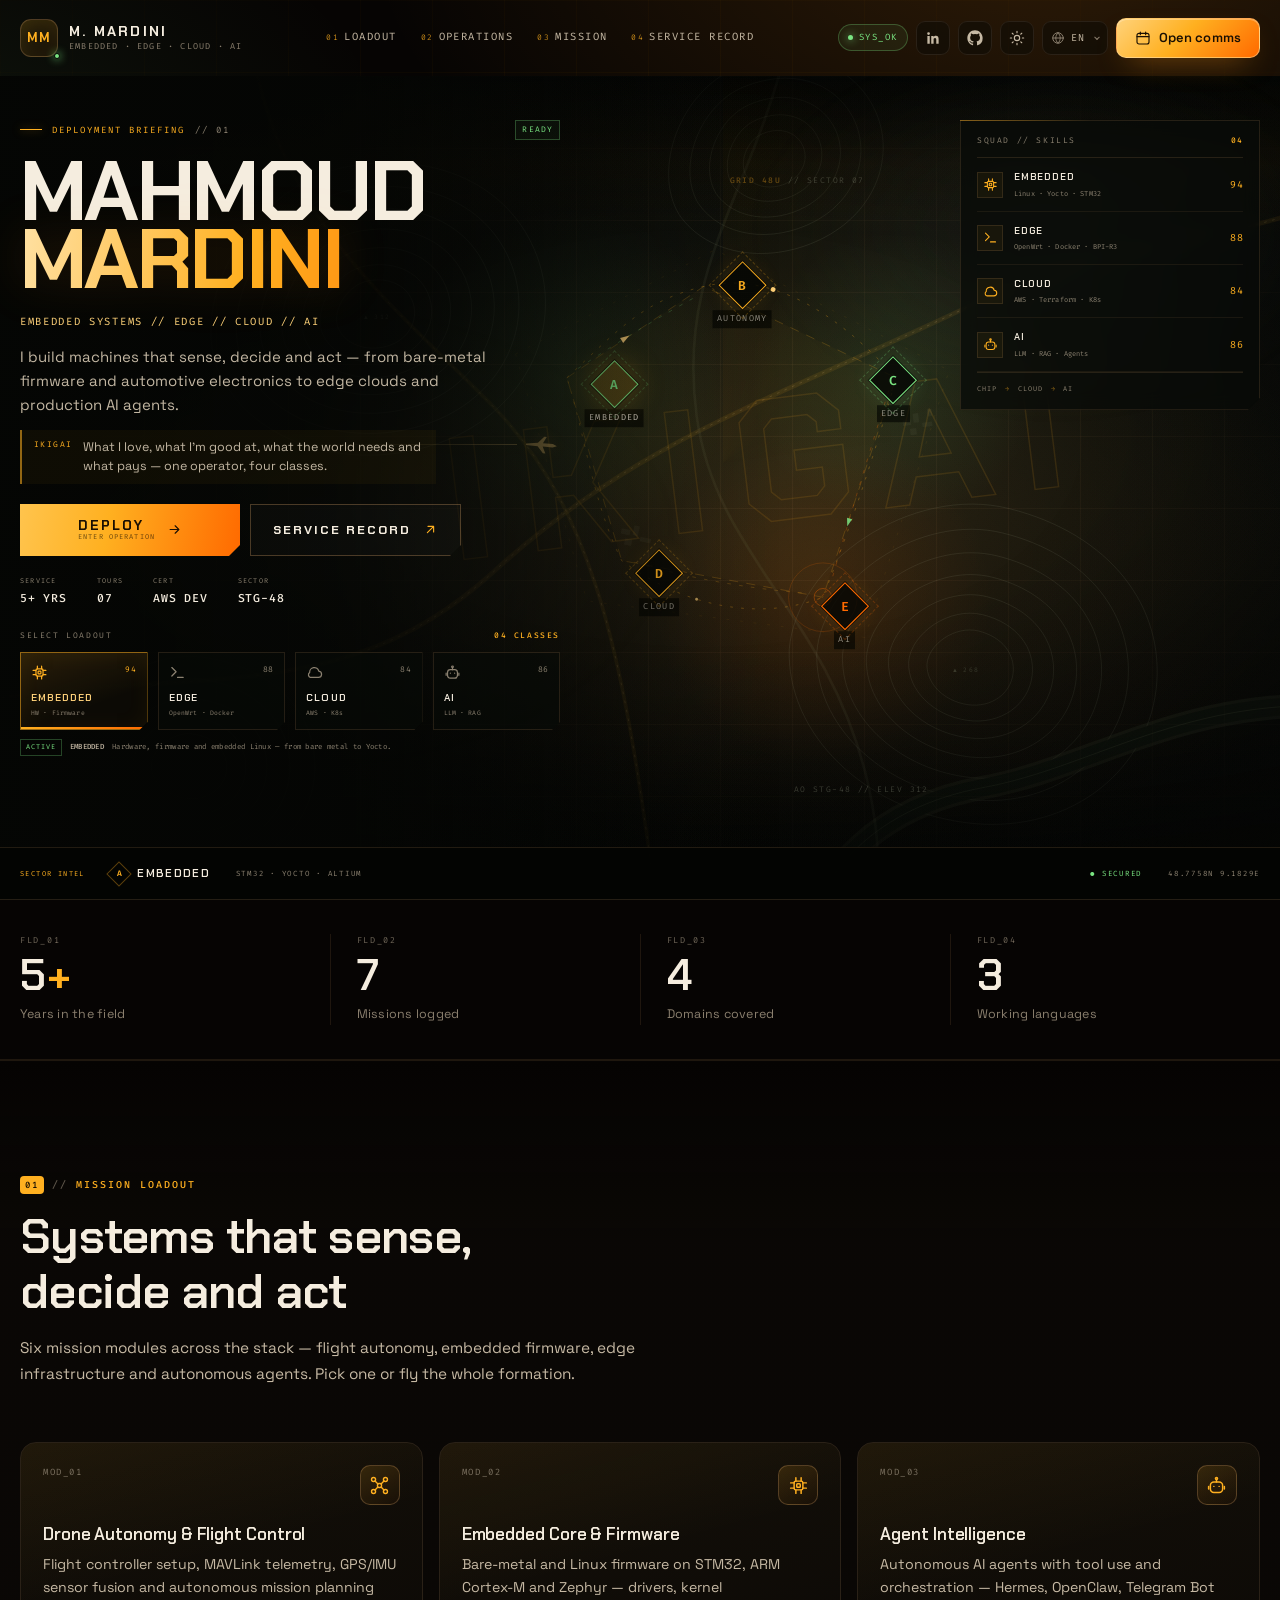
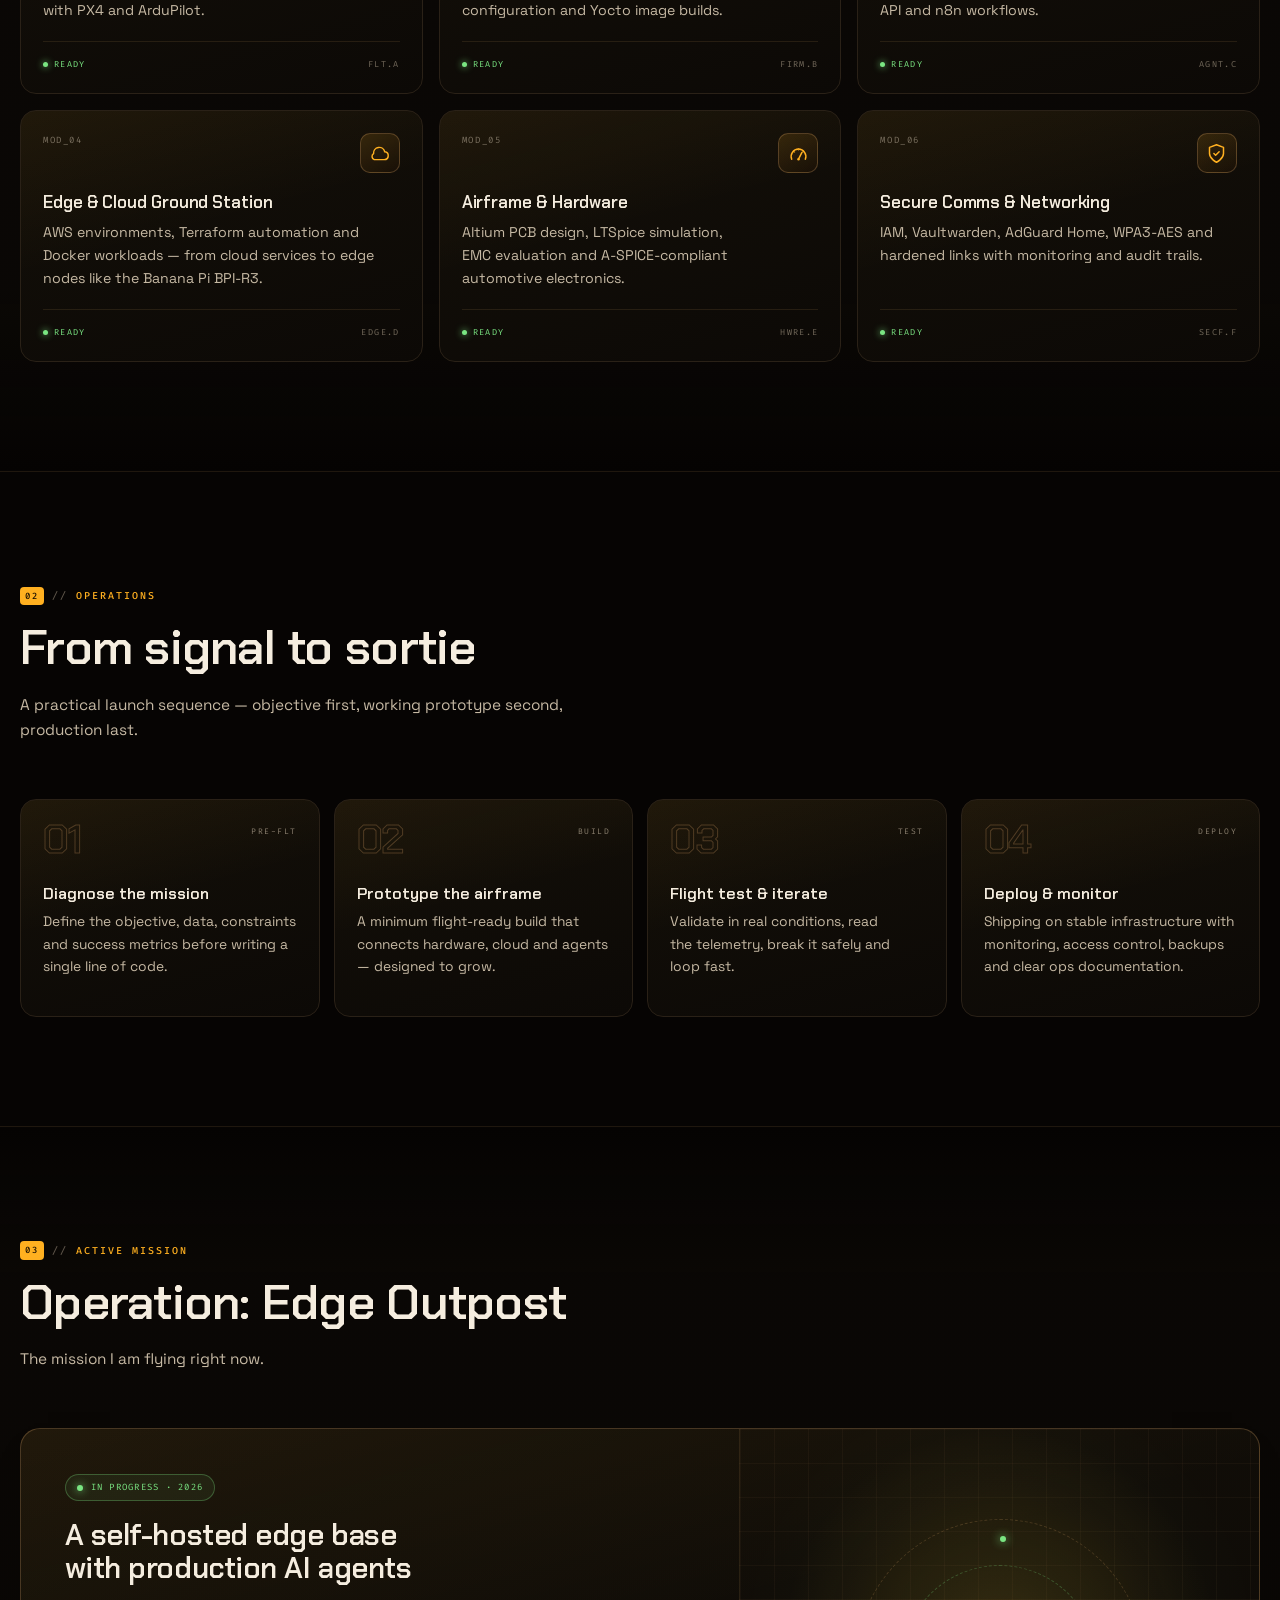
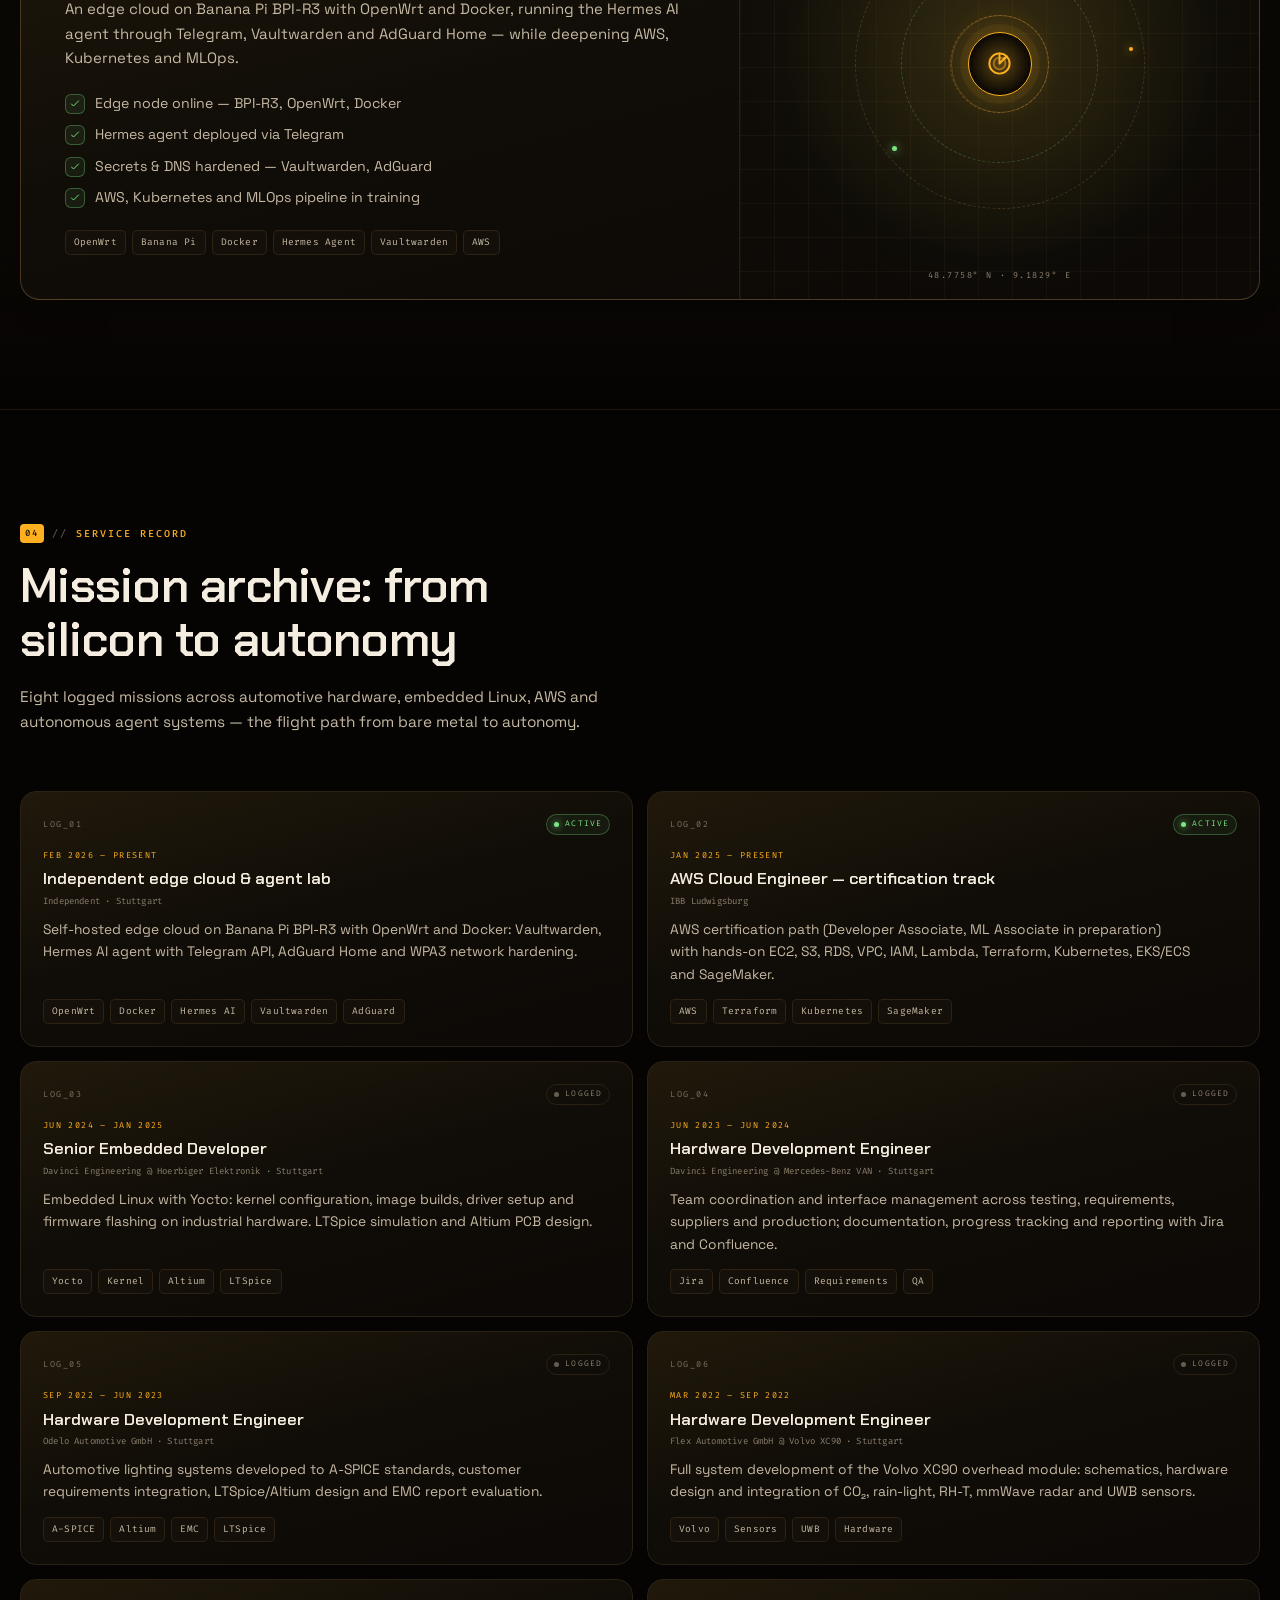
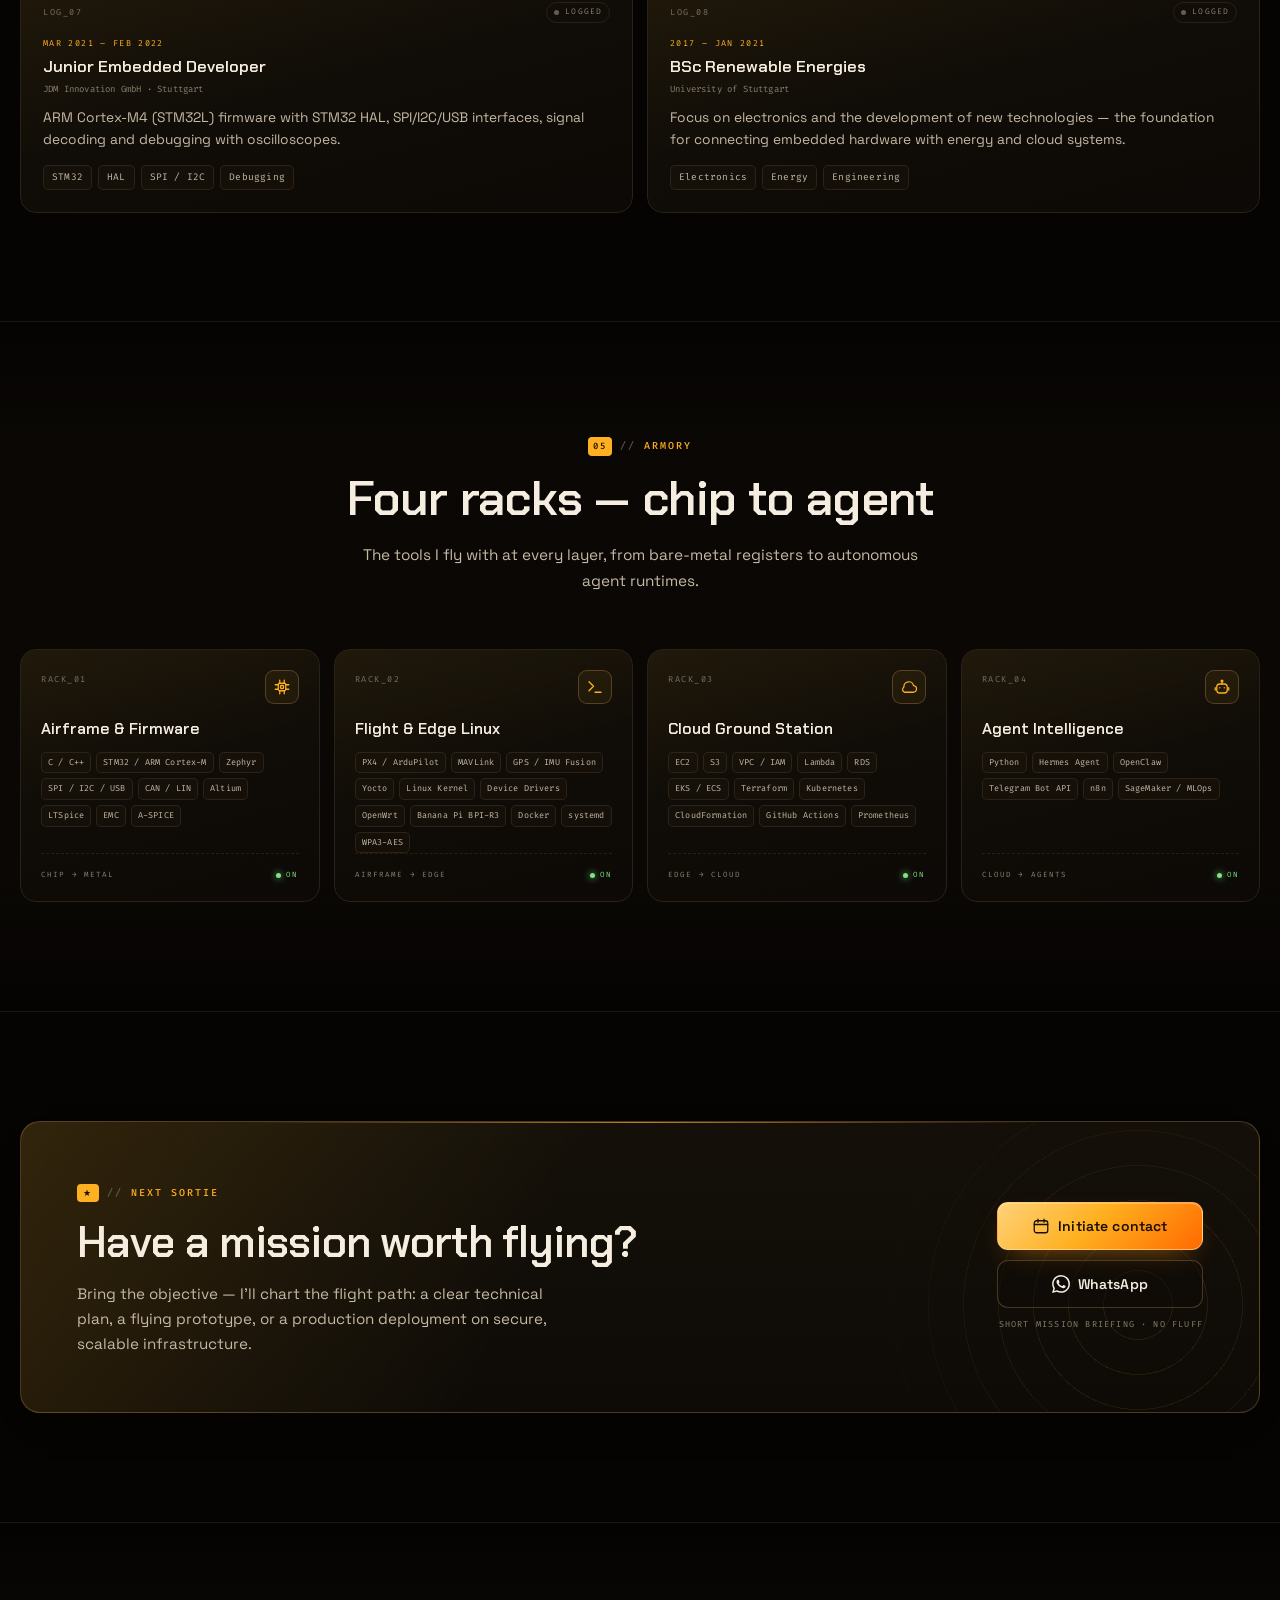
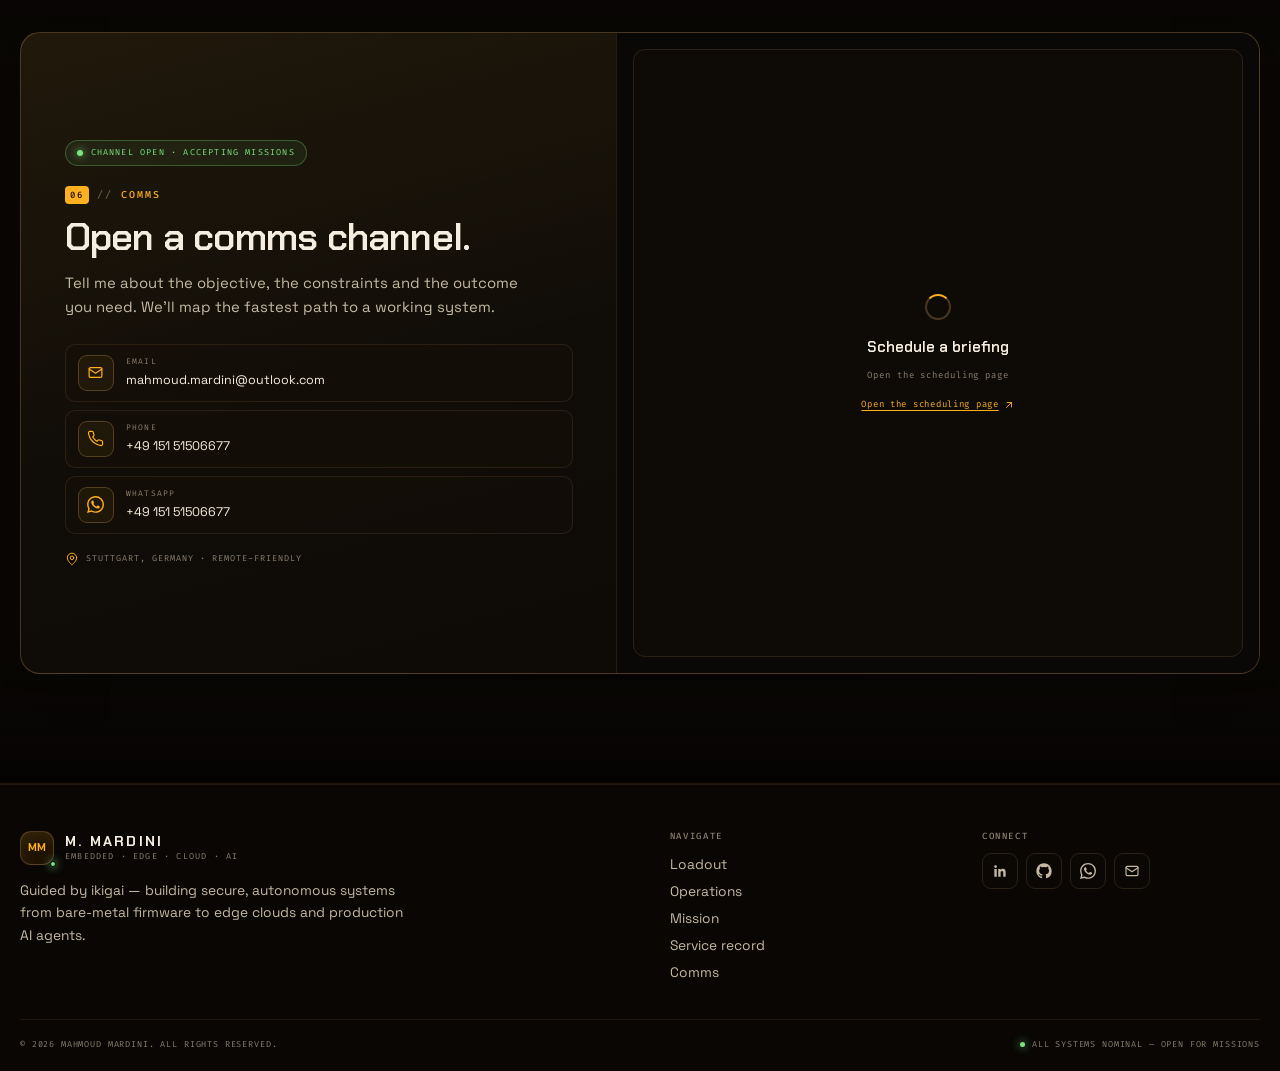
==== index.html @ 7967def7 "Finalize deploy-screen hero, ikigai briefing and site polish" ====
<!DOCTYPE html>
<html lang="en" dir="ltr">
<head>
  <meta charset="UTF-8">
  <meta name="viewport" content="width=device-width, initial-scale=1.0">
  <title data-i18n="page_title">Mahmoud Mardini — Embedded, Edge, Cloud &amp; AI Systems</title>
  <meta name="description" data-i18n-content="page_desc" content="Mahmoud Mardini — flight systems engineer in Stuttgart. 5+ years from bare-metal firmware and automotive electronics to edge clouds and production AI agents.">
  <meta name="theme-color" content="#060403">
  <meta name="color-scheme" content="dark light">
  <link rel="canonical" href="https://cv.mardini-ing.workers.dev/">

  <!-- Open Graph / social -->
  <meta property="og:type" content="website">
  <meta property="og:url" content="https://cv.mardini-ing.workers.dev/">
  <meta property="og:title" content="Mahmoud Mardini — Embedded, Edge, Cloud &amp; AI Systems">
  <meta property="og:description" content="Flight systems engineer in Stuttgart. Bare-metal firmware, edge clouds and production AI agents.">
  <meta property="og:image" content="https://cv.mardini-ing.workers.dev/assets/og-image.png">
  <meta property="og:image:width" content="1200">
  <meta property="og:image:height" content="630">
  <meta property="og:image:alt" content="Mahmoud Mardini — deployment briefing over a tactical sector map with four classes: Embedded, Edge, Cloud and AI.">
  <meta name="twitter:card" content="summary_large_image">
  <meta name="twitter:title" content="Mahmoud Mardini — Embedded, Edge, Cloud &amp; AI Systems">
  <meta name="twitter:description" content="Flight systems engineer in Stuttgart. Bare-metal firmware, edge clouds and production AI agents.">
  <meta name="twitter:image" content="https://cv.mardini-ing.workers.dev/assets/og-image.png">
  <meta name="twitter:image:alt" content="Mahmoud Mardini — deployment briefing over a tactical sector map with four classes: Embedded, Edge, Cloud and AI.">

  <link rel="icon" type="image/svg+xml" href="assets/favicon.svg">

  <link rel="preconnect" href="https://fonts.googleapis.com">
  <link rel="preconnect" href="https://fonts.gstatic.com" crossorigin>
  <link href="https://fonts.googleapis.com/css2?family=Cairo:wght@400;500;600;700;800&family=Chakra+Petch:wght@500;600;700&family=Fira+Code:wght@400;500;600&family=Space+Grotesk:wght@400;500;600;700&display=swap" rel="stylesheet">

  <script>
    (function () {
      var root = document.documentElement;
      root.classList.add("js");

      var theme = "dark";
      try {
        var queryTheme = new URLSearchParams(window.location.search).get("theme");
        var savedTheme = localStorage.getItem("mm-theme");
        if (queryTheme === "light" || queryTheme === "dark") {
          theme = queryTheme;
        } else if (savedTheme === "light" || savedTheme === "dark") {
          theme = savedTheme;
        }
      } catch (error) { /* ignore */ }
      root.dataset.theme = theme;
      root.style.colorScheme = theme;

      var lang = "en";
      try {
        var queryLang = new URLSearchParams(window.location.search).get("lang");
        var saved = localStorage.getItem("mm-lang");
        if (queryLang && /^(ar|en|de)$/.test(queryLang)) {
          lang = queryLang;
        } else if (saved && /^(ar|en|de)$/.test(saved)) {
          lang = saved;
        } else {
          var browser = (navigator.language || "en").slice(0, 2).toLowerCase();
          if (browser === "ar" || browser === "de") lang = browser;
        }
      } catch (error) { /* ignore */ }
      root.lang = lang;
      root.dir = lang === "ar" ? "rtl" : "ltr";
    })();
  </script>

  <link rel="stylesheet" href="assets/css/styles.css">

  <script type="application/ld+json">
  {
    "@context": "https://schema.org",
    "@type": "Person",
    "name": "Mahmoud Mardini",
    "jobTitle": "Embedded Systems, Drone Autonomy & AI Agents Engineer",
    "url": "https://cv.mardini-ing.workers.dev/",
    "email": "mailto:mahmoud.mardini@outlook.com",
    "telephone": "+4915151506677",
    "address": {
      "@type": "PostalAddress",
      "addressLocality": "Stuttgart",
      "addressRegion": "Baden-Württemberg",
      "addressCountry": "DE"
    },
    "sameAs": [
      "https://www.linkedin.com/in/mahmoud-mardini-de/",
      "https://github.com/mahmoudmardini-sw"
    ],
    "knowsAbout": [
      "Embedded Systems",
      "Embedded Linux",
      "Yocto",
      "STM32",
      "Drone Autonomy",
      "UAV",
      "PX4",
      "MAVLink",
      "Sensor Fusion",
      "Automotive Electronics",
      "AWS",
      "Terraform",
      "Kubernetes",
      "AI Agents",
      "Edge Computing"
    ]
  }
  </script>
</head>
<body>
  <a class="skip-link" href="#main" data-i18n="skip_link">Skip to content</a>
  <div id="scroll-progress" aria-hidden="true"></div>

  <header class="site-header" id="top">
    <div class="container nav-shell">
      <a class="brand" href="#top" aria-label="Mahmoud Mardini — home">
        <span class="brand-mark" aria-hidden="true">
          <span class="brand-mono">MM</span>
        </span>
        <span class="brand-copy">
          <span class="brand-name">M. MARDINI</span>
          <span class="brand-role" data-i18n="brand_role">Flight systems &amp; AI agents</span>
        </span>
      </a>

      <nav class="nav-links" id="navLinks" aria-label="Primary">
        <a class="nav-link" href="#modules"><span class="nav-idx">01</span><span data-i18n="nav_modules">Loadout</span></a>
        <a class="nav-link" href="#sequence"><span class="nav-idx">02</span><span data-i18n="nav_sequence">Operations</span></a>
        <a class="nav-link" href="#mission"><span class="nav-idx">03</span><span data-i18n="nav_mission">Mission</span></a>
        <a class="nav-link" href="#log"><span class="nav-idx">04</span><span data-i18n="nav_log">Service record</span></a>
        <a class="btn btn--primary nav-mobile-cta" href="#contact">
          <svg class="icon" aria-hidden="true"><use href="assets/icons.svg#i-calendar"></use></svg>
          <span data-i18n="nav_contact">Open comms</span>
        </a>
      </nav>

      <div class="nav-actions">
        <span class="sys-chip" aria-hidden="true"><i></i>SYS_OK</span>

        <a class="nav-social" href="https://www.linkedin.com/in/mahmoud-mardini-de/" target="_blank" rel="noopener" aria-label="LinkedIn">
          <svg class="icon" aria-hidden="true"><use href="assets/icons.svg#i-linkedin"></use></svg>
        </a>
        <a class="nav-social" href="https://github.com/mahmoudmardini-sw" target="_blank" rel="noopener" aria-label="GitHub">
          <svg class="icon" aria-hidden="true"><use href="assets/icons.svg#i-github"></use></svg>
        </a>

        <button class="theme-toggle" id="themeToggle" type="button" aria-label="Switch to daylight mode">
          <svg class="icon icon-sun" aria-hidden="true"><use href="assets/icons.svg#i-sun"></use></svg>
          <svg class="icon icon-moon" aria-hidden="true"><use href="assets/icons.svg#i-moon"></use></svg>
        </button>

        <span class="lang-wrap">
          <svg class="icon" aria-hidden="true"><use href="assets/icons.svg#i-globe"></use></svg>
          <select class="lang-select" id="langSelect" aria-label="Language" data-i18n-aria="lang_label">
            <option value="en">EN</option>
            <option value="de">DE</option>
            <option value="ar">AR</option>
          </select>
        </span>

        <a class="btn btn--primary nav-cta" href="#contact">
          <svg class="icon" aria-hidden="true"><use href="assets/icons.svg#i-calendar"></use></svg>
          <span data-i18n="nav_contact">Open comms</span>
        </a>

        <button class="nav-toggle" id="navToggle" type="button" aria-expanded="false" aria-controls="navLinks" aria-label="Open menu" data-i18n-aria="menu_open">
          <svg class="icon icon-menu" aria-hidden="true"><use href="assets/icons.svg#i-menu"></use></svg>
          <svg class="icon icon-close" aria-hidden="true"><use href="assets/icons.svg#i-close"></use></svg>
        </button>
      </div>
    </div>
  </header>

  <main id="main">
    <!-- ============================ HERO / DEPLOY ============================ -->
    <section class="hero hero--deploy" id="about" aria-labelledby="hero-title">
      <div class="deploy-map" id="deployMap">
        <svg class="deploy-art" viewBox="0 0 1440 900" preserveAspectRatio="xMidYMid slice" aria-hidden="true">
      <defs>
        <path id="contour" d="M0 -92 C 58 -92 98 -60 104 -14 C 110 34 74 78 18 84 C -38 90 -90 60 -100 14 C -108 -34 -56 -92 0 -92Z" vector-effect="non-scaling-stroke"/>

        <radialGradient id="landGlow" cx="62%" cy="46%" r="55%">
          <stop offset="0" stop-color="#4c5232" stop-opacity="0.3"/>
          <stop offset="0.55" stop-color="#2b2f1e" stop-opacity="0.17"/>
          <stop offset="1" stop-color="#070806" stop-opacity="0"/>
        </radialGradient>

        <radialGradient id="amberGlow" cx="64%" cy="58%" r="40%">
          <stop offset="0" stop-color="#ff8a1e" stop-opacity="0.08"/>
          <stop offset="1" stop-color="#ff8a1e" stop-opacity="0"/>
        </radialGradient>

        <radialGradient id="zoneGreen" cx="50%" cy="50%" r="50%">
          <stop offset="0" stop-color="#7ae582" stop-opacity="0.1"/>
          <stop offset="1" stop-color="#7ae582" stop-opacity="0"/>
        </radialGradient>

        <radialGradient id="zoneOrange" cx="50%" cy="50%" r="50%">
          <stop offset="0" stop-color="#ff6a00" stop-opacity="0.11"/>
          <stop offset="1" stop-color="#ff6a00" stop-opacity="0"/>
        </radialGradient>
      </defs>

      <rect width="1440" height="900" fill="#070806"/>
      <rect width="1440" height="900" fill="url(#landGlow)"/>
      <rect width="1440" height="900" fill="url(#amberGlow)"/>

      <circle cx="640" cy="330" r="185" fill="url(#zoneGreen)"/>
      <circle cx="1000" cy="330" r="160" fill="url(#zoneGreen)"/>
      <circle cx="920" cy="570" r="185" fill="url(#zoneOrange)"/>

      <!-- terrain contours -->
      <g fill="none" stroke="#c6d0ac" stroke-opacity="0.09" stroke-width="1">
        <use href="#contour" transform="translate(430 262) rotate(-10) scale(.42)"/>
        <use href="#contour" transform="translate(430 262) rotate(-10) scale(.6)"/>
        <use href="#contour" transform="translate(430 262) rotate(-10) scale(.8)"/>
        <use href="#contour" transform="translate(430 262) rotate(-10) scale(1.02)"/>
        <use href="#contour" transform="translate(430 262) rotate(-10) scale(1.26)"/>
        <use href="#contour" transform="translate(430 262) rotate(-10) scale(1.52)"/>
        <use href="#contour" transform="translate(430 262) rotate(-10) scale(1.8)"/>

        <use href="#contour" transform="translate(1080 648) rotate(14) scale(.46)"/>
        <use href="#contour" transform="translate(1080 648) rotate(14) scale(.66)"/>
        <use href="#contour" transform="translate(1080 648) rotate(14) scale(.88)"/>
        <use href="#contour" transform="translate(1080 648) rotate(14) scale(1.12)"/>
        <use href="#contour" transform="translate(1080 648) rotate(14) scale(1.38)"/>
        <use href="#contour" transform="translate(1080 648) rotate(14) scale(1.66)"/>
        <use href="#contour" transform="translate(1080 648) rotate(14) scale(1.96)"/>

        <use href="#contour" transform="translate(866 92) rotate(-22) scale(.34)"/>
        <use href="#contour" transform="translate(866 92) rotate(-22) scale(.52)"/>
        <use href="#contour" transform="translate(866 92) rotate(-22) scale(.72)"/>
        <use href="#contour" transform="translate(866 92) rotate(-22) scale(.94)"/>
        <use href="#contour" transform="translate(866 92) rotate(-22) scale(1.18)"/>

        <use href="#contour" transform="translate(226 756) rotate(8) scale(.4)"/>
        <use href="#contour" transform="translate(226 756) rotate(8) scale(.6)"/>
        <use href="#contour" transform="translate(226 756) rotate(8) scale(.82)"/>
        <use href="#contour" transform="translate(226 756) rotate(8) scale(1.06)"/>
        <use href="#contour" transform="translate(226 756) rotate(8) scale(1.32)"/>
      </g>

      <!-- river -->
      <g fill="none">
        <path d="M1500 690 C 1320 676 1216 756 1096 778 C 976 800 918 872 902 940" stroke="#46523a" stroke-opacity="0.2" stroke-width="26"/>
        <path d="M1500 690 C 1320 676 1216 756 1096 778 C 976 800 918 872 902 940" stroke="#0d110b" stroke-opacity="0.9" stroke-width="19"/>
        <path d="M1500 690 C 1320 676 1216 756 1096 778 C 976 800 918 872 902 940" stroke="#94a27a" stroke-opacity="0.14" stroke-width="1"/>
      </g>

      <!-- roads -->
      <g fill="none" stroke-linecap="round">
        <path d="M-40 690 C 220 640 386 700 560 542 C 720 396 862 356 1088 248 C 1246 172 1380 188 1500 122" stroke="#ffb020" stroke-opacity="0.09" stroke-width="5"/>
        <path d="M-40 690 C 220 640 386 700 560 542 C 720 396 862 356 1088 248 C 1246 172 1380 188 1500 122" stroke="#ffcf86" stroke-opacity="0.17" stroke-width="1" stroke-dasharray="2 7"/>

        <path d="M296 -30 C 326 158 452 252 560 362 C 672 478 704 636 742 940" stroke="#ffb020" stroke-opacity="0.07" stroke-width="4"/>
        <path d="M296 -30 C 326 158 452 252 560 362 C 672 478 704 636 742 940" stroke="#ffcf86" stroke-opacity="0.14" stroke-width="1" stroke-dasharray="2 8"/>

        <path d="M880 -30 C 840 132 760 212 782 372 C 802 522 920 584 966 760 C 988 846 980 900 976 940" stroke="#c6d0ac" stroke-opacity="0.06" stroke-width="3"/>
      </g>

      <!-- area of operations -->
      <g fill="none">
        <path d="M640 330 L 790 230 L 1000 330 L 920 570 L 700 530 Z" fill="#ffb020" fill-opacity="0.026" stroke="#ffb020" stroke-opacity="0.22" stroke-width="1" stroke-dasharray="10 9"/>
        <path d="M584 304 L 802 190 L 1058 322 L 966 614 L 662 574 Z" stroke="#ffb020" stroke-opacity="0.07" stroke-width="1" stroke-dasharray="3 12"/>
        <path d="M640 330 C 700 274 724 246 790 230 C 868 212 942 266 1000 330 C 976 416 950 494 920 570 C 858 594 776 586 700 530 C 668 466 660 392 640 330 Z" stroke="#ffb020" stroke-opacity="0.3" stroke-width="1" stroke-dasharray="3 9" class="route" id="supplyRoute"/>

        <!-- moving supply dots -->
        <g fill="#ffd27a">
          <circle r="2.6">
            <animateMotion dur="16s" repeatCount="indefinite" rotate="auto">
              <mpath href="#supplyRoute"/>
            </animateMotion>
          </circle>
          <circle r="1.6" opacity="0.65">
            <animateMotion dur="16s" begin="-8s" repeatCount="indefinite" rotate="auto">
              <mpath href="#supplyRoute"/>
            </animateMotion>
          </circle>
        </g>

        <!-- front lines between sectors -->
        <path id="frontAB" d="M 652 320 C 700 288 744 262 780 242" stroke="#7ae582" stroke-opacity="0.26" stroke-width="1" stroke-dasharray="4 9" class="frontline"/>
        <path id="frontCE" d="M 992 344 C 972 408 948 486 930 550" stroke="#ff6a00" stroke-opacity="0.3" stroke-width="1" stroke-dasharray="4 9" class="frontline"/>
        <path id="frontDE" d="M 714 532 C 792 554 856 562 906 566" stroke="#ffb020" stroke-opacity="0.22" stroke-width="1" stroke-dasharray="4 9" class="frontline"/>

        <!-- moving units -->
        <g fill="#ffd27a">
          <polygon points="-5,-3.2 5,0 -5,3.2" opacity="0.9">
            <animateMotion dur="9s" repeatCount="indefinite" rotate="auto">
              <mpath href="#frontAB"/>
            </animateMotion>
          </polygon>
        </g>
        <g fill="#7ae582">
          <polygon points="-4.5,-2.9 4.5,0 -4.5,2.9" opacity="0.85">
            <animateMotion dur="11s" begin="-4s" repeatCount="indefinite" rotate="auto">
              <mpath href="#frontCE"/>
            </animateMotion>
          </polygon>
        </g>

        <!-- contested impacts -->
        <g fill="none" stroke="#ff6a00" stroke-width="1">
          <circle cx="920" cy="570" r="8">
            <animate attributeName="r" values="8;64" dur="3.6s" repeatCount="indefinite"/>
            <animate attributeName="stroke-opacity" values="0.4;0" dur="3.6s" repeatCount="indefinite"/>
          </circle>
          <circle cx="920" cy="570" r="8">
            <animate attributeName="r" values="8;64" dur="3.6s" begin="1.8s" repeatCount="indefinite"/>
            <animate attributeName="stroke-opacity" values="0.4;0" dur="3.6s" begin="1.8s" repeatCount="indefinite"/>
          </circle>
        </g>
      </g>

      <!-- built-up areas -->
      <g fill="#c6d0ac" fill-opacity="0.055">
        <g transform="rotate(-7 1030 384)">
          <rect x="1008" y="374" width="9" height="6"/>
          <rect x="1020" y="368" width="6" height="10"/>
          <rect x="1029" y="379" width="11" height="5"/>
          <rect x="1015" y="384" width="7" height="7"/>
          <rect x="1036" y="365" width="5" height="8"/>
        </g>
        <g transform="rotate(12 716 506)">
          <rect x="698" y="498" width="10" height="6"/>
          <rect x="711" y="492" width="6" height="11"/>
          <rect x="720" y="503" width="12" height="5"/>
          <rect x="704" y="508" width="8" height="7"/>
        </g>
      </g>

      <!-- peak markers -->
      <g font-family="'Fira Code', monospace" font-size="7" fill="#c6d0ac" fill-opacity="0.22" letter-spacing="1.4">
        <text x="418" y="266">▲ 312</text>
        <text x="1062" y="652">▲ 268</text>
      </g>
    </svg>

        <div class="deploy-grid" aria-hidden="true"></div>
        <div class="deploy-sweep" aria-hidden="true"></div>

        <div class="deploy-rings" aria-hidden="true">
          <span></span><span></span><span></span>
        </div>

        <div class="deploy-clouds" aria-hidden="true">
          <span></span><span></span>
        </div>

        <div class="deploy-flyby" aria-hidden="true">
          <span class="deploy-flyby__trail"></span>
          <svg width="34" height="20" viewBox="0 0 40 24">
            <path d="M1 13 L15 11 L22 3 L25 3 L21 11 L33 11 L38 13 L33 15 L21 15 L25 23 L22 23 L15 15 L1 15 Z" fill="currentColor"/>
          </svg>
        </div>

        <div class="deploy-vignette" aria-hidden="true"></div>

        <span class="deploy-tag" aria-hidden="true" style="left: 57%; top: 12%"><b>GRID 48U</b> // SECTOR 07</span>
        <span class="deploy-tag" aria-hidden="true" style="left: 62%; top: 86%">AO STG-48 // ELEV 312</span>

        <div class="deploy-watermark" aria-hidden="true">IKIGAI</div>

        <button type="button" class="d-flag d-flag--secured is-active" data-sector="A" style="--x:48;--y:39" data-i18n-aria="sector_a" aria-label="Sector A, Embedded" aria-pressed="true">
          <span class="d-flag__mark"><span>A</span></span>
          <span class="d-flag__name">Embedded</span>
        </button>

        <button type="button" class="d-flag" data-sector="B" style="--x:58;--y:27" data-i18n-aria="sector_b" aria-label="Sector B, Autonomy" aria-pressed="false">
          <span class="d-flag__mark"><span>B</span></span>
          <span class="d-flag__name">Autonomy</span>
        </button>

        <button type="button" class="d-flag d-flag--secured" data-sector="C" style="--x:69.8;--y:38.5" data-i18n-aria="sector_c" aria-label="Sector C, Edge" aria-pressed="false">
          <span class="d-flag__mark"><span>C</span></span>
          <span class="d-flag__name">Edge</span>
        </button>

        <button type="button" class="d-flag" data-sector="D" style="--x:51.5;--y:62" data-i18n-aria="sector_d" aria-label="Sector D, Cloud" aria-pressed="false">
          <span class="d-flag__mark"><span>D</span></span>
          <span class="d-flag__name">Cloud</span>
        </button>

        <button type="button" class="d-flag d-flag--contested" data-sector="E" style="--x:66;--y:66" data-i18n-aria="sector_e" aria-label="Sector E, AI, contested" aria-pressed="false">
          <span class="d-flag__ping"></span>
          <span class="d-flag__mark"><span>E</span></span>
          <span class="d-flag__name">AI</span>
        </button>

        <div class="deploy-scan" aria-hidden="true"></div>
        <div class="deploy-grain" aria-hidden="true"></div>

        <div class="deploy-reticle" id="reticle" aria-hidden="true">
          <span class="deploy-reticle__ring"></span>
          <span class="deploy-reticle__dot"></span>
          <span class="deploy-reticle__coord" id="reticleCoord" dir="ltr">48.7758N · 9.1829E</span>
        </div>
      </div>

      <div class="deploy-scrim" aria-hidden="true"></div>

      <div class="container deploy-shell">
        <div class="deploy-main">
          <div class="briefing">
            <div class="deploy-eyebrow">
              <span data-i18n="hero_briefing">Deployment briefing</span>
              <em>// 01</em>
              <span class="deploy-ready" data-i18n="hero_ready">READY</span>
            </div>

            <h1 class="deploy-name" id="hero-title">
              <span data-i18n="hero_first">Mahmoud</span>
              <span class="accent" data-i18n="hero_last">Mardini</span>
            </h1>

            <p class="deploy-role" data-i18n="hero_role">Embedded systems // Edge // Cloud // AI</p>

            <p class="deploy-lede" data-i18n="hero_desc">I build machines that sense, decide and act — from bare-metal firmware and automotive electronics to edge clouds and production AI agents.</p>

            <p class="deploy-ikigai">
              <span class="deploy-ikigai__tag">IKIGAI</span>
              <span data-i18n="hero_ikigai">What I love, what I'm good at, what the world needs and what pays — one operator, four classes.</span>
            </p>

            <div class="deploy-actions">
              <a class="d-btn d-btn--deploy" href="#mission">
                <span><b data-i18n="hero_deploy">Deploy</b><small data-i18n="hero_deploy_sub">Enter operation</small></span>
                <svg class="icon" aria-hidden="true"><use href="assets/icons.svg#i-arrow-right"></use></svg>
              </a>
              <a class="d-btn d-btn--ghost" href="#log">
                <span data-i18n="hero_cta_secondary">Service record</span>
                <svg class="icon" aria-hidden="true"><use href="assets/icons.svg#i-arrow-up-right"></use></svg>
              </a>
            </div>

            <div class="deploy-stats">
              <div><small data-i18n="stat_service">Service</small><b data-i18n="stat_service_val">5+ YRS</b></div>
              <div><small data-i18n="stat_tours">Tours</small><b data-i18n="stat_tours_val">07</b></div>
              <div><small data-i18n="stat_cert">Cert</small><b data-i18n="stat_cert_val">AWS DEV</b></div>
              <div><small data-i18n="stat_sector">Sector</small><b data-i18n="stat_sector_val">STG-48</b></div>
            </div>

            <div class="loadout">
              <div class="loadout-head">
                <span data-i18n="loadout_head">Select loadout</span>
                <b data-i18n="loadout_count">04 classes</b>
              </div>

              <div class="classes">
                <button class="d-class is-active" type="button" data-class="EMBEDDED" data-note-key="class_embedded_note" aria-pressed="true">
                  <span class="top">
                    <svg class="icon" aria-hidden="true"><use href="assets/icons.svg#i-chip"></use></svg>
                    <span class="pwr">94</span>
                  </span>
                  <strong>Embedded</strong>
                  <small>HW · Firmware</small>
                </button>

                <button class="d-class" type="button" data-class="EDGE" data-note-key="class_edge_note" aria-pressed="false">
                  <span class="top">
                    <svg class="icon" aria-hidden="true"><use href="assets/icons.svg#i-terminal"></use></svg>
                    <span class="pwr">88</span>
                  </span>
                  <strong>Edge</strong>
                  <small>OpenWrt · Docker</small>
                </button>

                <button class="d-class" type="button" data-class="CLOUD" data-note-key="class_cloud_note" aria-pressed="false">
                  <span class="top">
                    <svg class="icon" aria-hidden="true"><use href="assets/icons.svg#i-cloud"></use></svg>
                    <span class="pwr">84</span>
                  </span>
                  <strong>Cloud</strong>
                  <small>AWS · K8s</small>
                </button>

                <button class="d-class" type="button" data-class="AI" data-note-key="class_ai_note" aria-pressed="false">
                  <span class="top">
                    <svg class="icon" aria-hidden="true"><use href="assets/icons.svg#i-bot"></use></svg>
                    <span class="pwr">86</span>
                  </span>
                  <strong>AI</strong>
                  <small>LLM · RAG</small>
                </button>
              </div>

              <p class="loadout-note">
                <span data-i18n="loadout_active">ACTIVE</span>
                <b id="loadoutName">EMBEDDED</b>
                <em id="loadoutNote">Hardware, firmware and embedded Linux — from bare metal to Yocto.</em>
              </p>
            </div>
          </div>

          <aside class="squad-panel" aria-label="Squad skills">
            <div class="squad-panel__head">
              <span data-i18n="squad_head">Squad // skills</span>
              <b>04</b>
            </div>

            <div class="d-skill">
              <span class="d-skill__icon"><svg class="icon" aria-hidden="true"><use href="assets/icons.svg#i-chip"></use></svg></span>
              <span class="d-skill__copy"><b>Embedded</b><small>Linux · Yocto · STM32</small></span>
              <span class="d-skill__lvl">94</span>
            </div>

            <div class="d-skill">
              <span class="d-skill__icon"><svg class="icon" aria-hidden="true"><use href="assets/icons.svg#i-terminal"></use></svg></span>
              <span class="d-skill__copy"><b>Edge</b><small>OpenWrt · Docker · BPI-R3</small></span>
              <span class="d-skill__lvl">88</span>
            </div>

            <div class="d-skill">
              <span class="d-skill__icon"><svg class="icon" aria-hidden="true"><use href="assets/icons.svg#i-cloud"></use></svg></span>
              <span class="d-skill__copy"><b>Cloud</b><small>AWS · Terraform · K8s</small></span>
              <span class="d-skill__lvl">84</span>
            </div>

            <div class="d-skill">
              <span class="d-skill__icon"><svg class="icon" aria-hidden="true"><use href="assets/icons.svg#i-bot"></use></svg></span>
              <span class="d-skill__copy"><b>AI</b><small>LLM · RAG · Agents</small></span>
              <span class="d-skill__lvl">86</span>
            </div>

            <div class="squad-panel__foot">
              <span>Chip</span><i aria-hidden="true">→</i><span>Cloud</span><i aria-hidden="true">→</i><span>AI</span>
            </div>
          </aside>
        </div>
      </div>

      <div class="intelbar" aria-live="polite">
        <span class="intelbar__label" data-i18n="intel_label">Sector intel</span>

        <span class="intelbar__id">
          <b><span id="intelCode">A</span></b>
          <strong id="intelTitle">Embedded</strong>
        </span>

        <span class="intelbar__tags" id="intelTags">STM32 · Yocto · Altium</span>

        <span class="intelbar__right">
          <span class="intelbar__status" id="intelStatus" data-i18n="intel_secured">● SECURED</span>
          <span class="intelbar__coord" id="intelCoord" dir="ltr">48.7758N 9.1829E</span>
        </span>
      </div>
    </section>

    <!-- ============================ TELEMETRY ============================ -->
    <section class="stats-section" aria-label="Telemetry">
      <div class="container">
        <div class="stats-grid">
          <div class="stat">
            <span class="stat-code" aria-hidden="true">FLD_01</span>
            <div class="stat-value"><span class="count-val" data-target="5">5</span><em>+</em></div>
            <div class="stat-label" data-i18n="stat1">Years in the field</div>
          </div>
          <div class="stat">
            <span class="stat-code" aria-hidden="true">FLD_02</span>
            <div class="stat-value"><span class="count-val" data-target="7">7</span></div>
            <div class="stat-label" data-i18n="stat2">Missions logged</div>
          </div>
          <div class="stat">
            <span class="stat-code" aria-hidden="true">FLD_03</span>
            <div class="stat-value"><span class="count-val" data-target="4">4</span></div>
            <div class="stat-label" data-i18n="stat3">Domains covered</div>
          </div>
          <div class="stat">
            <span class="stat-code" aria-hidden="true">FLD_04</span>
            <div class="stat-value"><span class="count-val" data-target="3">3</span></div>
            <div class="stat-label" data-i18n="stat4">Working languages</div>
          </div>
        </div>
      </div>
    </section>

    <!-- ============================ MODULES ============================ -->
    <section id="modules" class="section section--alt" aria-labelledby="modules-title">
      <div class="container">
        <div class="section-head" data-reveal>
          <span class="eyebrow"><b>01</b><span class="eyebrow__sep">//</span><span data-i18n="srv_eyebrow">Mission loadout</span></span>
          <h2 class="section-title" id="modules-title" data-i18n="srv_title">Systems that sense, decide and act</h2>
          <p class="section-desc" data-i18n="srv_desc">Six mission modules across the stack — flight autonomy, embedded firmware, edge infrastructure and autonomous agents. Pick one or fly the whole formation.</p>
        </div>

        <div class="modules-grid" data-stagger>
          <article class="module-card">
            <div class="module-top">
              <span class="module-code" aria-hidden="true">MOD_01</span>
              <span class="module-icon"><svg class="icon" aria-hidden="true"><use href="assets/icons.svg#i-drone"></use></svg></span>
            </div>
            <h3 data-i18n="service1_title">Drone Autonomy &amp; Flight Control</h3>
            <p data-i18n="service1_desc">Flight controller setup, MAVLink telemetry, GPS/IMU sensor fusion and autonomous mission planning with PX4 and ArduPilot.</p>
            <div class="module-foot">
              <span class="module-status"><i aria-hidden="true"></i>READY</span>
              <span class="module-id" aria-hidden="true">FLT.A</span>
            </div>
          </article>

          <article class="module-card">
            <div class="module-top">
              <span class="module-code" aria-hidden="true">MOD_02</span>
              <span class="module-icon"><svg class="icon" aria-hidden="true"><use href="assets/icons.svg#i-chip"></use></svg></span>
            </div>
            <h3 data-i18n="service2_title">Embedded Core &amp; Firmware</h3>
            <p data-i18n="service2_desc">Bare-metal and Linux firmware on STM32, ARM Cortex-M and Zephyr — drivers, kernel configuration and Yocto image builds.</p>
            <div class="module-foot">
              <span class="module-status"><i aria-hidden="true"></i>READY</span>
              <span class="module-id" aria-hidden="true">FIRM.B</span>
            </div>
          </article>

          <article class="module-card">
            <div class="module-top">
              <span class="module-code" aria-hidden="true">MOD_03</span>
              <span class="module-icon"><svg class="icon" aria-hidden="true"><use href="assets/icons.svg#i-bot"></use></svg></span>
            </div>
            <h3 data-i18n="service3_title">Agent Intelligence</h3>
            <p data-i18n="service3_desc">Autonomous AI agents with tool use and orchestration — Hermes, OpenClaw, Telegram Bot API and n8n workflows.</p>
            <div class="module-foot">
              <span class="module-status"><i aria-hidden="true"></i>READY</span>
              <span class="module-id" aria-hidden="true">AGNT.C</span>
            </div>
          </article>

          <article class="module-card">
            <div class="module-top">
              <span class="module-code" aria-hidden="true">MOD_04</span>
              <span class="module-icon"><svg class="icon" aria-hidden="true"><use href="assets/icons.svg#i-cloud"></use></svg></span>
            </div>
            <h3 data-i18n="service4_title">Edge &amp; Cloud Ground Station</h3>
            <p data-i18n="service4_desc">AWS environments, Terraform automation and Docker workloads — from cloud services to edge nodes like the Banana Pi BPI-R3.</p>
            <div class="module-foot">
              <span class="module-status"><i aria-hidden="true"></i>READY</span>
              <span class="module-id" aria-hidden="true">EDGE.D</span>
            </div>
          </article>

          <article class="module-card">
            <div class="module-top">
              <span class="module-code" aria-hidden="true">MOD_05</span>
              <span class="module-icon"><svg class="icon" aria-hidden="true"><use href="assets/icons.svg#i-gauge"></use></svg></span>
            </div>
            <h3 data-i18n="service5_title">Airframe &amp; Hardware</h3>
            <p data-i18n="service5_desc">Altium PCB design, LTSpice simulation, EMC evaluation and A-SPICE-compliant automotive electronics.</p>
            <div class="module-foot">
              <span class="module-status"><i aria-hidden="true"></i>READY</span>
              <span class="module-id" aria-hidden="true">HWRE.E</span>
            </div>
          </article>

          <article class="module-card">
            <div class="module-top">
              <span class="module-code" aria-hidden="true">MOD_06</span>
              <span class="module-icon"><svg class="icon" aria-hidden="true"><use href="assets/icons.svg#i-shield-check"></use></svg></span>
            </div>
            <h3 data-i18n="service6_title">Secure Comms &amp; Networking</h3>
            <p data-i18n="service6_desc">IAM, Vaultwarden, AdGuard Home, WPA3-AES and hardened links with monitoring and audit trails.</p>
            <div class="module-foot">
              <span class="module-status"><i aria-hidden="true"></i>READY</span>
              <span class="module-id" aria-hidden="true">SECF.F</span>
            </div>
          </article>
        </div>
      </div>
    </section>

    <!-- ============================ SEQUENCE ============================ -->
    <section id="sequence" class="section" aria-labelledby="sequence-title">
      <div class="container">
        <div class="section-head" data-reveal>
          <span class="eyebrow"><b>02</b><span class="eyebrow__sep">//</span><span data-i18n="flow_eyebrow">Operations</span></span>
          <h2 class="section-title" id="sequence-title" data-i18n="flow_title">From signal to sortie</h2>
          <p class="section-desc" data-i18n="flow_desc">A practical launch sequence — objective first, working prototype second, production last.</p>
        </div>

        <div class="sequence-grid" data-stagger>
          <article class="sequence-card">
            <div class="sequence-top">
              <span class="sequence-num" aria-hidden="true">01</span>
              <span class="sequence-code" aria-hidden="true">PRE-FLT</span>
            </div>
            <h3 data-i18n="flow1_title">Diagnose the mission</h3>
            <p data-i18n="flow1_desc">Define the objective, data, constraints and success metrics before writing a single line of code.</p>
          </article>

          <article class="sequence-card">
            <div class="sequence-top">
              <span class="sequence-num" aria-hidden="true">02</span>
              <span class="sequence-code" aria-hidden="true">BUILD</span>
            </div>
            <h3 data-i18n="flow2_title">Prototype the airframe</h3>
            <p data-i18n="flow2_desc">A minimum flight-ready build that connects hardware, cloud and agents — designed to grow.</p>
          </article>

          <article class="sequence-card">
            <div class="sequence-top">
              <span class="sequence-num" aria-hidden="true">03</span>
              <span class="sequence-code" aria-hidden="true">TEST</span>
            </div>
            <h3 data-i18n="flow3_title">Flight test &amp; iterate</h3>
            <p data-i18n="flow3_desc">Validate in real conditions, read the telemetry, break it safely and loop fast.</p>
          </article>

          <article class="sequence-card">
            <div class="sequence-top">
              <span class="sequence-num" aria-hidden="true">04</span>
              <span class="sequence-code" aria-hidden="true">DEPLOY</span>
            </div>
            <h3 data-i18n="flow4_title">Deploy &amp; monitor</h3>
            <p data-i18n="flow4_desc">Shipping on stable infrastructure with monitoring, access control, backups and clear ops documentation.</p>
          </article>
        </div>
      </div>
    </section>

    <!-- ============================ MISSION ============================ -->
    <section id="mission" class="section section--alt" aria-labelledby="mission-title">
      <div class="container">
        <div class="section-head" data-reveal>
          <span class="eyebrow"><b>03</b><span class="eyebrow__sep">//</span><span data-i18n="focus_eyebrow">Active mission</span></span>
          <h2 class="section-title" id="mission-title" data-i18n="focus_title">Operation: Edge Outpost</h2>
          <p class="section-desc" data-i18n="focus_desc">The mission I am flying right now.</p>
        </div>

        <div class="mission-panel" data-reveal>
          <div class="mission-copy">
            <span class="mission-badge">
              <i aria-hidden="true"></i>
              <span data-i18n="focus_badge">In progress · 2026</span>
            </span>
            <h3 data-i18n="focus_card_title">A self-hosted edge base with production AI agents</h3>
            <p data-i18n="focus_card_desc">An edge cloud on Banana Pi BPI-R3 with OpenWrt and Docker, running the Hermes AI agent through Telegram, Vaultwarden and AdGuard Home — while deepening AWS, Kubernetes and MLOps.</p>

            <ul class="mission-objectives">
              <li>
                <span class="obj-check" aria-hidden="true"><svg class="icon"><use href="assets/icons.svg#i-check"></use></svg></span>
                <span data-i18n="obj1">Edge node online — BPI-R3, OpenWrt, Docker</span>
              </li>
              <li>
                <span class="obj-check" aria-hidden="true"><svg class="icon"><use href="assets/icons.svg#i-check"></use></svg></span>
                <span data-i18n="obj2">Hermes agent deployed via Telegram</span>
              </li>
              <li>
                <span class="obj-check" aria-hidden="true"><svg class="icon"><use href="assets/icons.svg#i-check"></use></svg></span>
                <span data-i18n="obj3">Secrets &amp; DNS hardened — Vaultwarden, AdGuard</span>
              </li>
              <li>
                <span class="obj-check" aria-hidden="true"><svg class="icon"><use href="assets/icons.svg#i-check"></use></svg></span>
                <span data-i18n="obj4">AWS, Kubernetes and MLOps pipeline in training</span>
              </li>
            </ul>

            <div class="tags">
              <span class="tag">OpenWrt</span>
              <span class="tag">Banana Pi</span>
              <span class="tag">Docker</span>
              <span class="tag">Hermes Agent</span>
              <span class="tag">Vaultwarden</span>
              <span class="tag">AWS</span>
            </div>
          </div>

          <div class="mission-visual" aria-hidden="true">
            <div class="orbit">
              <i class="orbit__ring"></i>
              <i class="orbit__ring"></i>
              <i class="orbit__ring"></i>
              <span class="orbit__dot"></span>
              <span class="orbit__dot"></span>
              <span class="orbit__dot"></span>
              <div class="orbit__core">
                <svg class="icon"><use href="assets/icons.svg#i-radar"></use></svg>
              </div>
            </div>
            <span class="mission-coords" dir="ltr">48.7758° N · 9.1829° E</span>
          </div>
        </div>
      </div>
    </section>

    <!-- ============================ FLIGHT LOG ============================ -->
    <section id="log" class="section" aria-labelledby="log-title">
      <div class="container">
        <div class="section-head" data-reveal>
          <span class="eyebrow"><b>04</b><span class="eyebrow__sep">//</span><span data-i18n="proj_eyebrow">Service record</span></span>
          <h2 class="section-title" id="log-title" data-i18n="proj_title">Mission archive: from silicon to autonomy</h2>
          <p class="section-desc" data-i18n="proj_desc">Eight logged missions across automotive hardware, embedded Linux, AWS and autonomous agent systems — the flight path from bare metal to autonomy.</p>
        </div>

        <div class="log-grid" data-stagger>
          <article class="log-card">
            <div class="log-top">
              <span class="log-code" aria-hidden="true">LOG_01</span>
              <span class="log-status log-status--active"><i aria-hidden="true"></i><span data-i18n="log_active">Active</span></span>
            </div>
            <span class="log-date" data-i18n="exp1_date">Feb 2026 – Present</span>
            <h3 data-i18n="exp1_title">Independent edge cloud &amp; agent lab</h3>
            <p class="log-org" data-i18n="exp1_company">Independent · Stuttgart</p>
            <p class="log-desc" data-i18n="exp1_desc">Self-hosted edge cloud on Banana Pi BPI-R3 with OpenWrt and Docker: Vaultwarden, Hermes AI agent with Telegram API, AdGuard Home and WPA3 network hardening.</p>
            <div class="log-tags">
              <span class="tag">OpenWrt</span>
              <span class="tag">Docker</span>
              <span class="tag">Hermes AI</span>
              <span class="tag">Vaultwarden</span>
              <span class="tag">AdGuard</span>
            </div>
          </article>

          <article class="log-card">
            <div class="log-top">
              <span class="log-code" aria-hidden="true">LOG_02</span>
              <span class="log-status log-status--active"><i aria-hidden="true"></i><span data-i18n="log_active">Active</span></span>
            </div>
            <span class="log-date" data-i18n="exp2_date">Jan 2025 – Present</span>
            <h3 data-i18n="exp2_title">AWS Cloud Engineer — certification track</h3>
            <p class="log-org" data-i18n="exp2_company">IBB Ludwigsburg</p>
            <p class="log-desc" data-i18n="exp2_desc">AWS certification path (Developer Associate, ML Associate in preparation) with hands-on EC2, S3, RDS, VPC, IAM, Lambda, Terraform, Kubernetes, EKS/ECS and SageMaker.</p>
            <div class="log-tags">
              <span class="tag">AWS</span>
              <span class="tag">Terraform</span>
              <span class="tag">Kubernetes</span>
              <span class="tag">SageMaker</span>
            </div>
          </article>

          <article class="log-card">
            <div class="log-top">
              <span class="log-code" aria-hidden="true">LOG_03</span>
              <span class="log-status"><i aria-hidden="true"></i><span data-i18n="log_logged">Logged</span></span>
            </div>
            <span class="log-date" data-i18n="exp3_date">Jun 2024 – Jan 2025</span>
            <h3 data-i18n="exp3_title">Senior Embedded Developer</h3>
            <p class="log-org" data-i18n="exp3_company">Davinci Engineering @ Hoerbiger Elektronik · Stuttgart</p>
            <p class="log-desc" data-i18n="exp3_desc">Embedded Linux with Yocto: kernel configuration, image builds, driver setup and firmware flashing on industrial hardware. LTSpice simulation and Altium PCB design.</p>
            <div class="log-tags">
              <span class="tag">Yocto</span>
              <span class="tag">Kernel</span>
              <span class="tag">Altium</span>
              <span class="tag">LTSpice</span>
            </div>
          </article>

          <article class="log-card">
            <div class="log-top">
              <span class="log-code" aria-hidden="true">LOG_04</span>
              <span class="log-status"><i aria-hidden="true"></i><span data-i18n="log_logged">Logged</span></span>
            </div>
            <span class="log-date" data-i18n="exp4_date">Jun 2023 – Jun 2024</span>
            <h3 data-i18n="exp4_title">Hardware Development Engineer</h3>
            <p class="log-org" data-i18n="exp4_company">Davinci Engineering @ Mercedes-Benz VAN · Stuttgart</p>
            <p class="log-desc" data-i18n="exp4_desc">Team coordination and interface management across testing, requirements, suppliers and production; documentation, progress tracking and reporting with Jira and Confluence.</p>
            <div class="log-tags">
              <span class="tag">Jira</span>
              <span class="tag">Confluence</span>
              <span class="tag">Requirements</span>
              <span class="tag">QA</span>
            </div>
          </article>

          <article class="log-card">
            <div class="log-top">
              <span class="log-code" aria-hidden="true">LOG_05</span>
              <span class="log-status"><i aria-hidden="true"></i><span data-i18n="log_logged">Logged</span></span>
            </div>
            <span class="log-date" data-i18n="exp5_date">Sep 2022 – Jun 2023</span>
            <h3 data-i18n="exp5_title">Hardware Development Engineer</h3>
            <p class="log-org" data-i18n="exp5_company">Odelo Automotive GmbH · Stuttgart</p>
            <p class="log-desc" data-i18n="exp5_desc">Automotive lighting systems developed to A-SPICE standards, customer requirements integration, LTSpice/Altium design and EMC report evaluation.</p>
            <div class="log-tags">
              <span class="tag">A-SPICE</span>
              <span class="tag">Altium</span>
              <span class="tag">EMC</span>
              <span class="tag">LTSpice</span>
            </div>
          </article>

          <article class="log-card">
            <div class="log-top">
              <span class="log-code" aria-hidden="true">LOG_06</span>
              <span class="log-status"><i aria-hidden="true"></i><span data-i18n="log_logged">Logged</span></span>
            </div>
            <span class="log-date" data-i18n="exp6_date">Mar 2022 – Sep 2022</span>
            <h3 data-i18n="exp6_title">Hardware Development Engineer</h3>
            <p class="log-org" data-i18n="exp6_company">Flex Automotive GmbH @ Volvo XC90 · Stuttgart</p>
            <p class="log-desc" data-i18n="exp6_desc">Full system development of the Volvo XC90 overhead module: schematics, hardware design and integration of CO₂, rain-light, RH-T, mmWave radar and UWB sensors.</p>
            <div class="log-tags">
              <span class="tag">Volvo</span>
              <span class="tag">Sensors</span>
              <span class="tag">UWB</span>
              <span class="tag">Hardware</span>
            </div>
          </article>

          <article class="log-card">
            <div class="log-top">
              <span class="log-code" aria-hidden="true">LOG_07</span>
              <span class="log-status"><i aria-hidden="true"></i><span data-i18n="log_logged">Logged</span></span>
            </div>
            <span class="log-date" data-i18n="exp7_date">Mar 2021 – Feb 2022</span>
            <h3 data-i18n="exp7_title">Junior Embedded Developer</h3>
            <p class="log-org" data-i18n="exp7_company">JDM Innovation GmbH · Stuttgart</p>
            <p class="log-desc" data-i18n="exp7_desc">ARM Cortex-M4 (STM32L) firmware with STM32 HAL, SPI/I2C/USB interfaces, signal decoding and debugging with oscilloscopes.</p>
            <div class="log-tags">
              <span class="tag">STM32</span>
              <span class="tag">HAL</span>
              <span class="tag">SPI / I2C</span>
              <span class="tag">Debugging</span>
            </div>
          </article>

          <article class="log-card">
            <div class="log-top">
              <span class="log-code" aria-hidden="true">LOG_08</span>
              <span class="log-status"><i aria-hidden="true"></i><span data-i18n="log_logged">Logged</span></span>
            </div>
            <span class="log-date" data-i18n="exp8_date">2017 – Jan 2021</span>
            <h3 data-i18n="exp8_title">BSc Renewable Energies</h3>
            <p class="log-org" data-i18n="exp8_company">University of Stuttgart</p>
            <p class="log-desc" data-i18n="exp8_desc">Focus on electronics and the development of new technologies — the foundation for connecting embedded hardware with energy and cloud systems.</p>
            <div class="log-tags">
              <span class="tag">Electronics</span>
              <span class="tag">Energy</span>
              <span class="tag">Engineering</span>
            </div>
          </article>
        </div>
      </div>
    </section>

    <!-- ============================ AVIONICS ============================ -->
    <section id="avionics" class="section section--alt" aria-labelledby="avionics-title">
      <div class="container">
        <div class="section-head section-head--center" data-reveal>
          <span class="eyebrow"><b>05</b><span class="eyebrow__sep">//</span><span data-i18n="stack_eyebrow">Armory</span></span>
          <h2 class="section-title" id="avionics-title" data-i18n="stack_title">Four racks — chip to agent</h2>
          <p class="section-desc" data-i18n="stack_desc">The tools I fly with at every layer, from bare-metal registers to autonomous agent runtimes.</p>
        </div>

        <div class="rack-grid" data-stagger>
          <article class="rack-card">
            <div class="rack-head">
              <span class="rack-code" aria-hidden="true">RACK_01</span>
              <span class="rack-icon"><svg class="icon" aria-hidden="true"><use href="assets/icons.svg#i-chip"></use></svg></span>
            </div>
            <h3 data-i18n="stack1_title">Airframe &amp; Firmware</h3>
            <div class="rack-chips">
              <span class="tag">C / C++</span>
              <span class="tag">STM32 / ARM Cortex-M</span>
              <span class="tag">Zephyr</span>
              <span class="tag">SPI / I2C / USB</span>
              <span class="tag">CAN / LIN</span>
              <span class="tag">Altium</span>
              <span class="tag">LTSpice</span>
              <span class="tag">EMC</span>
              <span class="tag">A-SPICE</span>
            </div>
            <div class="rack-foot" aria-hidden="true">
              <span>CHIP → METAL</span>
              <span class="rack-led"><i></i>ON</span>
            </div>
          </article>

          <article class="rack-card">
            <div class="rack-head">
              <span class="rack-code" aria-hidden="true">RACK_02</span>
              <span class="rack-icon"><svg class="icon" aria-hidden="true"><use href="assets/icons.svg#i-terminal"></use></svg></span>
            </div>
            <h3 data-i18n="stack2_title">Flight &amp; Edge Linux</h3>
            <div class="rack-chips">
              <span class="tag">PX4 / ArduPilot</span>
              <span class="tag">MAVLink</span>
              <span class="tag">GPS / IMU Fusion</span>
              <span class="tag">Yocto</span>
              <span class="tag">Linux Kernel</span>
              <span class="tag">Device Drivers</span>
              <span class="tag">OpenWrt</span>
              <span class="tag">Banana Pi BPI-R3</span>
              <span class="tag">Docker</span>
              <span class="tag">systemd</span>
              <span class="tag">WPA3-AES</span>
            </div>
            <div class="rack-foot" aria-hidden="true">
              <span>AIRFRAME → EDGE</span>
              <span class="rack-led"><i></i>ON</span>
            </div>
          </article>

          <article class="rack-card">
            <div class="rack-head">
              <span class="rack-code" aria-hidden="true">RACK_03</span>
              <span class="rack-icon"><svg class="icon" aria-hidden="true"><use href="assets/icons.svg#i-cloud"></use></svg></span>
            </div>
            <h3 data-i18n="stack3_title">Cloud Ground Station</h3>
            <div class="rack-chips">
              <span class="tag">EC2</span>
              <span class="tag">S3</span>
              <span class="tag">VPC / IAM</span>
              <span class="tag">Lambda</span>
              <span class="tag">RDS</span>
              <span class="tag">EKS / ECS</span>
              <span class="tag">Terraform</span>
              <span class="tag">Kubernetes</span>
              <span class="tag">CloudFormation</span>
              <span class="tag">GitHub Actions</span>
              <span class="tag">Prometheus</span>
            </div>
            <div class="rack-foot" aria-hidden="true">
              <span>EDGE → CLOUD</span>
              <span class="rack-led"><i></i>ON</span>
            </div>
          </article>

          <article class="rack-card">
            <div class="rack-head">
              <span class="rack-code" aria-hidden="true">RACK_04</span>
              <span class="rack-icon"><svg class="icon" aria-hidden="true"><use href="assets/icons.svg#i-bot"></use></svg></span>
            </div>
            <h3 data-i18n="stack4_title">Agent Intelligence</h3>
            <div class="rack-chips">
              <span class="tag">Python</span>
              <span class="tag">Hermes Agent</span>
              <span class="tag">OpenClaw</span>
              <span class="tag">Telegram Bot API</span>
              <span class="tag">n8n</span>
              <span class="tag">SageMaker / MLOps</span>
            </div>
            <div class="rack-foot" aria-hidden="true">
              <span>CLOUD → AGENTS</span>
              <span class="rack-led"><i></i>ON</span>
            </div>
          </article>
        </div>
      </div>
    </section>

    <!-- ============================ CTA ============================ -->
    <section class="section section--cta" aria-labelledby="cta-title">
      <div class="container">
        <div class="cta-band" data-reveal>
          <div class="cta-copy">
            <span class="eyebrow"><b>★</b><span class="eyebrow__sep">//</span><span data-i18n="cta_eyebrow">Next sortie</span></span>
            <h2 id="cta-title" data-i18n="cta_title">Have a mission worth flying?</h2>
            <p data-i18n="cta_desc">Bring the objective — I'll chart the flight path: a clear technical plan, a flying prototype, or a production deployment on secure, scalable infrastructure.</p>
          </div>
          <div class="cta-actions">
            <a class="btn btn--primary btn--lg" href="#contact">
              <svg class="icon" aria-hidden="true"><use href="assets/icons.svg#i-calendar"></use></svg>
              <span data-i18n="cta_primary">Initiate contact</span>
            </a>
            <a class="btn btn--ghost btn--lg" href="https://wa.me/4915151506677" target="_blank" rel="noopener">
              <svg class="icon" aria-hidden="true"><use href="assets/icons.svg#i-whatsapp"></use></svg>
              <span data-i18n="cta_secondary">WhatsApp</span>
            </a>
            <span class="cta-note" data-i18n="cta_note">Short mission briefing · no fluff</span>
          </div>
        </div>
      </div>
    </section>

    <!-- ============================ COMMS ============================ -->
    <section id="contact" class="section section--alt" aria-labelledby="contact-title">
      <div class="container">
        <div class="contact-card" data-reveal>
          <div class="contact-info">
            <span class="contact-status">
              <i aria-hidden="true"></i>
              <span data-i18n="contact_status">Channel open · accepting missions</span>
            </span>

            <span class="eyebrow"><b>06</b><span class="eyebrow__sep">//</span><span data-i18n="contact_eyebrow">Comms</span></span>

            <h2 id="contact-title" data-i18n="contact_title">Open a comms channel.</h2>
            <p data-i18n="contact_desc">Tell me about the objective, the constraints and the outcome you need. We'll map the fastest path to a working system.</p>

            <div class="contact-list">
              <a class="contact-item" href="mailto:mahmoud.mardini@outlook.com">
                <span class="contact-icon">
                  <svg class="icon" aria-hidden="true"><use href="assets/icons.svg#i-mail"></use></svg>
                </span>
                <span class="contact-copy">
                  <small data-i18n="contact_email">Email</small>
                  <span dir="ltr">mahmoud.mardini@outlook.com</span>
                </span>
              </a>

              <a class="contact-item" href="tel:+4915151506677">
                <span class="contact-icon">
                  <svg class="icon" aria-hidden="true"><use href="assets/icons.svg#i-phone"></use></svg>
                </span>
                <span class="contact-copy">
                  <small data-i18n="contact_phone">Phone</small>
                  <span dir="ltr">+49 151 51506677</span>
                </span>
              </a>

              <a class="contact-item" href="https://wa.me/4915151506677" target="_blank" rel="noopener">
                <span class="contact-icon">
                  <svg class="icon" aria-hidden="true"><use href="assets/icons.svg#i-whatsapp"></use></svg>
                </span>
                <span class="contact-copy">
                  <small data-i18n="contact_whatsapp">WhatsApp</small>
                  <span dir="ltr">+49 151 51506677</span>
                </span>
              </a>
            </div>

            <div class="contact-note">
              <svg class="icon" aria-hidden="true"><use href="assets/icons.svg#i-map-pin"></use></svg>
              <span data-i18n="contact_note">Stuttgart, Germany · Remote-friendly</span>
            </div>
          </div>

          <div class="calendly-panel">
            <div class="calendly-frame">
              <div class="calendly-frame__bar">
                <span class="calendly-frame__title">
                  <svg class="icon" aria-hidden="true"><use href="assets/icons.svg#i-calendar"></use></svg>
                  <span data-i18n="contact_schedule">Schedule a briefing</span>
                </span>
                <span class="calendly-frame__brand" data-i18n="contact_frame">Mission briefing</span>
              </div>
              <div class="calendly-inline-widget" data-url="https://calendly.com/mahmoud-mardini?hide_gdpr_banner=1&amp;hide_event_type_details=1&amp;primary_color=f59e0b"></div>
            </div>
            <div class="calendly-skeleton">
              <div class="calendly-skeleton__spinner" aria-hidden="true"></div>
              <div class="calendly-skeleton__title" data-i18n="contact_schedule">Schedule a briefing</div>
              <div class="calendly-skeleton__hint" data-i18n="contact_schedule_hint">Loading the calendar…</div>
              <a class="calendly-skeleton__link" href="https://calendly.com/mahmoud-mardini" target="_blank" rel="noopener">
                <span data-i18n="contact_fallback">Open the scheduling page</span>
                <svg class="icon" aria-hidden="true"><use href="assets/icons.svg#i-arrow-up-right"></use></svg>
              </a>
            </div>
          </div>
        </div>
      </div>
    </section>
  </main>

  <footer class="site-footer">
    <div class="container">
      <div class="footer-grid">
        <div class="footer-brand">
          <a class="brand" href="#top" aria-label="Mahmoud Mardini — home">
            <span class="brand-mark" aria-hidden="true">
              <span class="brand-mono">MM</span>
            </span>
            <span class="brand-copy">
              <span class="brand-name">M. MARDINI</span>
              <span class="brand-role" data-i18n="brand_role">Flight systems &amp; AI agents</span>
            </span>
          </a>
          <p class="footer-tagline" data-i18n="footer_tagline">Flight systems engineer building secure, autonomous systems — from bare-metal firmware to drone autonomy and production AI agents.</p>
        </div>

        <div>
          <h3 class="footer-title" data-i18n="footer_nav">Navigate</h3>
          <div class="footer-links">
            <a class="footer-link" href="#modules" data-i18n="nav_modules">Modules</a>
            <a class="footer-link" href="#sequence" data-i18n="nav_sequence">Sequence</a>
            <a class="footer-link" href="#mission" data-i18n="nav_mission">Mission</a>
            <a class="footer-link" href="#log" data-i18n="nav_log">Service record</a>
            <a class="footer-link" href="#contact" data-i18n="nav_comms">Comms</a>
          </div>
        </div>

        <div>
          <h3 class="footer-title" data-i18n="footer_connect">Connect</h3>
          <div class="footer-socials">
            <a class="social-btn" href="https://www.linkedin.com/in/mahmoud-mardini-de/" target="_blank" rel="noopener" aria-label="LinkedIn">
              <svg class="icon" aria-hidden="true"><use href="assets/icons.svg#i-linkedin"></use></svg>
            </a>
            <a class="social-btn" href="https://github.com/mahmoudmardini-sw" target="_blank" rel="noopener" aria-label="GitHub">
              <svg class="icon" aria-hidden="true"><use href="assets/icons.svg#i-github"></use></svg>
            </a>
            <a class="social-btn" href="https://wa.me/4915151506677" target="_blank" rel="noopener" aria-label="WhatsApp">
              <svg class="icon" aria-hidden="true"><use href="assets/icons.svg#i-whatsapp"></use></svg>
            </a>
            <a class="social-btn" href="mailto:mahmoud.mardini@outlook.com" aria-label="Email">
              <svg class="icon" aria-hidden="true"><use href="assets/icons.svg#i-mail"></use></svg>
            </a>
          </div>
        </div>
      </div>

      <div class="footer-bottom">
        <p data-i18n="footer_rights">© {YEAR} Mahmoud Mardini. All rights reserved.</p>
        <div class="footer-bottom__right">
          <span class="footer-status" aria-hidden="true"></span>
          <span data-i18n="footer_status">All systems nominal — open for missions</span>
        </div>
      </div>
    </div>
  </footer>

  <button id="scroll-top" type="button" aria-label="Back to top" data-i18n-aria="scroll_top">
    <svg class="icon" aria-hidden="true"><use href="assets/icons.svg#i-arrow-up"></use></svg>
  </button>

  <script src="assets/js/i18n.js"></script>
  <script src="assets/js/main.js"></script>
</body>
</html>
---- assets/css/styles.css ----
/* ==========================================================================
   Mahmoud Mardini — Neural Flight Deck
   A ground-control-station interface for embedded, drones, AI and agents.
   ========================================================================== */

/* --------------------------------------------------------------------------
   1. Tokens
   -------------------------------------------------------------------------- */
:root {
  --font-display: "Chakra Petch", "Space Grotesk", system-ui, sans-serif;
  --font-body: "Space Grotesk", system-ui, -apple-system, "Segoe UI", sans-serif;
  --font-mono: "Fira Code", ui-monospace, "SFMono-Regular", Consolas, monospace;
  --font-arabic: "Cairo", "Space Grotesk", system-ui, sans-serif;

  --header-h: 76px;
  --container: 1240px;
  --radius: 16px;
  --radius-sm: 10px;
  --ease: cubic-bezier(0.22, 0.61, 0.36, 1);
  --ease-out: cubic-bezier(0.16, 1, 0.3, 1);
}

html[data-theme="dark"] {
  --bg: #060403;
  --bg-2: #0a0806;
  --surface: #0e0b07;
  --surface-2: #141009;
  --surface-3: #1a140c;
  --panel: rgba(14, 11, 7, 0.82);
  --header-bg: rgba(8, 6, 4, 0.8);
  --card-bg: linear-gradient(165deg, rgba(255, 176, 32, 0.055), transparent 46%),
    linear-gradient(165deg, #141009, #0c0906);

  --text: #f5eddf;
  --text-2: #c6b9a4;
  --muted: #8a7f6e;

  --line: #2a2117;
  --line-soft: rgba(255, 190, 120, 0.1);
  --line-strong: rgba(255, 190, 120, 0.24);

  --amber: #ffb020;
  --amber-soft: #ffd27a;
  --orange: #ff6a00;
  --green: #7ae582;
  --green-soft: #b9f7bd;
  --on-accent: #190f02;

  --grid: rgba(255, 176, 32, 0.06);
  --glow-1: rgba(255, 148, 26, 0.16);
  --glow-2: rgba(122, 229, 130, 0.07);
  --shadow: 0 28px 70px -34px rgba(0, 0, 0, 0.95);
  --shadow-soft: 0 16px 40px -28px rgba(0, 0, 0, 0.9);
}

html[data-theme="light"] {
  --bg: #f4eee2;
  --bg-2: #efe6d5;
  --surface: #fdf8ee;
  --surface-2: #fffdf7;
  --surface-3: #f6ecda;
  --panel: rgba(253, 248, 238, 0.88);
  --header-bg: rgba(250, 245, 236, 0.84);
  --card-bg: linear-gradient(165deg, rgba(180, 83, 9, 0.06), transparent 46%),
    linear-gradient(165deg, #fffdf8, #f8efdf);

  --text: #1d1509;
  --text-2: #4b3c27;
  --muted: #7b6a52;

  --line: #dfd0b7;
  --line-soft: rgba(90, 60, 20, 0.12);
  --line-strong: rgba(90, 60, 20, 0.26);

  --amber: #b45309;
  --amber-soft: #d97706;
  --orange: #c2410c;
  --green: #15803d;
  --green-soft: #166534;
  --on-accent: #1d1102;

  --grid: rgba(120, 80, 20, 0.07);
  --glow-1: rgba(245, 158, 11, 0.18);
  --glow-2: rgba(34, 197, 94, 0.1);
  --shadow: 0 28px 60px -36px rgba(80, 50, 10, 0.45);
  --shadow-soft: 0 16px 40px -30px rgba(80, 50, 10, 0.35);
}

/* --------------------------------------------------------------------------
   2. Reset & base
   -------------------------------------------------------------------------- */
*,
*::before,
*::after {
  box-sizing: border-box;
}

* {
  margin: 0;
}

html {
  scroll-behavior: smooth;
  -webkit-text-size-adjust: 100%;
}

body {
  min-height: 100vh;
  font-family: var(--font-body);
  font-size: 16px;
  line-height: 1.6;
  color: var(--text);
  background-color: var(--bg);
  background-image:
    radial-gradient(1100px 620px at 82% -8%, var(--glow-1), transparent 62%),
    radial-gradient(820px 520px at -6% 18%, var(--glow-2), transparent 58%),
    radial-gradient(900px 500px at 50% 110%, var(--glow-1), transparent 65%);
  background-attachment: fixed;
  -webkit-font-smoothing: antialiased;
  text-rendering: optimizeLegibility;
  overflow-x: hidden;
}

/* Fine fixed grid behind everything */
body::before {
  content: "";
  position: fixed;
  inset: 0;
  z-index: 0;
  pointer-events: none;
  background-image:
    linear-gradient(var(--grid) 1px, transparent 1px),
    linear-gradient(90deg, var(--grid) 1px, transparent 1px);
  background-size: 72px 72px;
  -webkit-mask-image: radial-gradient(ellipse 90% 70% at 50% 30%, #000 0%, transparent 85%);
  mask-image: radial-gradient(ellipse 90% 70% at 50% 30%, #000 0%, transparent 85%);
  opacity: 0.9;
}

body.nav-open {
  overflow: hidden;
}

main,
.site-header,
.site-footer,
#scroll-top,
.skip-link {
  position: relative;
  z-index: 1;
}

img,
svg,
canvas {
  display: block;
  max-width: 100%;
}

button,
input,
select,
textarea {
  font: inherit;
  color: inherit;
}

button {
  cursor: pointer;
  background: none;
  border: 0;
}

a {
  color: inherit;
  text-decoration: none;
}

ul,
ol {
  list-style: none;
  padding: 0;
}

h1,
h2,
h3,
h4 {
  font-family: var(--font-display);
  font-weight: 600;
  line-height: 1.12;
  text-wrap: balance;
}

p {
  text-wrap: pretty;
}

::selection {
  background: rgba(255, 176, 32, 0.3);
  color: var(--text);
}

:focus-visible {
  outline: 2px solid var(--green);
  outline-offset: 3px;
  border-radius: 4px;
}

.container {
  width: min(100% - 40px, var(--container));
  margin-inline: auto;
}

.sr-only {
  position: absolute;
  width: 1px;
  height: 1px;
  padding: 0;
  margin: -1px;
  overflow: hidden;
  clip: rect(0 0 0 0);
  white-space: nowrap;
  border: 0;
}

.icon {
  width: 20px;
  height: 20px;
  flex: none;
}

/* --------------------------------------------------------------------------
   3. Scroll progress, skip link
   -------------------------------------------------------------------------- */
#scroll-progress {
  position: fixed;
  inset-block-start: 0;
  inset-inline: 0;
  z-index: 90;
  height: 2px;
  width: 0;
  background: linear-gradient(90deg, var(--green), var(--amber) 45%, var(--orange));
  box-shadow: 0 0 14px rgba(255, 176, 32, 0.6);
  transition: width 0.08s linear;
}

.skip-link {
  position: fixed;
  inset-block-start: 12px;
  inset-inline-start: 12px;
  z-index: 100;
  padding: 10px 16px;
  font-family: var(--font-mono);
  font-size: 12px;
  color: var(--on-accent);
  background: var(--amber);
  border-radius: 8px;
  transform: translateY(-180%);
  transition: transform 0.25s var(--ease);
}

.skip-link:focus-visible {
  transform: translateY(0);
  outline-offset: 2px;
}

/* --------------------------------------------------------------------------
   4. Header / navigation
   -------------------------------------------------------------------------- */
.site-header {
  position: sticky;
  inset-block-start: 0;
  z-index: 60;
  height: var(--header-h);
  border-block-end: 1px solid transparent;
  transition: background 0.35s var(--ease), border-color 0.35s var(--ease),
    backdrop-filter 0.35s var(--ease);
}

.site-header.is-scrolled,
.site-header.is-open {
  background: var(--header-bg);
  border-block-end-color: var(--line-soft);
  -webkit-backdrop-filter: blur(16px) saturate(120%);
  backdrop-filter: blur(16px) saturate(120%);
}

.nav-shell {
  height: 100%;
  display: flex;
  align-items: center;
  justify-content: space-between;
  gap: 20px;
}

.brand {
  display: inline-flex;
  align-items: center;
  gap: 11px;
  flex: none;
}

.brand-mark {
  position: relative;
  display: grid;
  place-items: center;
  width: 38px;
  height: 38px;
  color: var(--amber);
  background: linear-gradient(160deg, rgba(255, 176, 32, 0.14), rgba(255, 106, 0, 0.04));
  border: 1px solid var(--line-strong);
  border-radius: 11px;
  box-shadow: inset 0 0 18px rgba(255, 176, 32, 0.08);
  transition: border-color 0.3s, box-shadow 0.3s;
}

.brand-mark::after {
  content: "";
  position: absolute;
  inset-block-end: -3px;
  inset-inline-end: -3px;
  width: 6px;
  height: 6px;
  background: var(--green);
  border: 1px solid var(--bg);
  border-radius: 50%;
  box-shadow: 0 0 8px var(--green);
}

.brand:hover .brand-mark {
  border-color: var(--amber);
  box-shadow: inset 0 0 18px rgba(255, 176, 32, 0.16), 0 0 20px rgba(255, 176, 32, 0.18);
}

.brand-mark .icon {
  width: 22px;
  height: 22px;
}

.brand-mono {
  font-family: var(--font-display);
  font-size: 13px;
  font-weight: 700;
  letter-spacing: 0.04em;
  line-height: 1;
}

.brand-copy {
  display: flex;
  flex-direction: column;
  line-height: 1.1;
}

.brand-name {
  font-family: var(--font-display);
  font-size: 14px;
  font-weight: 700;
  letter-spacing: 0.16em;
  color: var(--text);
}

.brand-role {
  margin-block-start: 3px;
  font-family: var(--font-mono);
  font-size: 8.5px;
  letter-spacing: 0.14em;
  text-transform: uppercase;
  color: var(--muted);
}

.nav-links {
  display: flex;
  align-items: center;
  gap: 2px;
}

.nav-link {
  position: relative;
  display: inline-flex;
  align-items: baseline;
  gap: 5px;
  padding: 9px 11px;
  font-family: var(--font-mono);
  font-size: 10.5px;
  letter-spacing: 0.14em;
  text-transform: uppercase;
  color: var(--text-2);
  border-radius: 6px;
  transition: color 0.25s var(--ease);
}

.nav-idx {
  font-size: 8px;
  color: var(--amber);
  opacity: 0.75;
}

.nav-link::after {
  content: "";
  position: absolute;
  inset-block-end: 4px;
  inset-inline: 11px;
  height: 1px;
  background: var(--amber);
  transform: scaleX(0);
  transform-origin: left center;
  transition: transform 0.3s var(--ease);
}

.nav-link:hover,
.nav-link.active {
  color: var(--text);
}

.nav-link.active::after,
.nav-link:hover::after {
  transform: scaleX(1);
}

.nav-link.active {
  color: var(--amber-soft);
}

.nav-actions {
  display: flex;
  align-items: center;
  gap: 8px;
  flex: none;
}

.sys-chip {
  display: inline-flex;
  align-items: center;
  gap: 6px;
  padding: 5px 9px;
  font-family: var(--font-mono);
  font-size: 9px;
  letter-spacing: 0.16em;
  color: var(--green);
  border: 1px solid color-mix(in srgb, var(--green) 28%, transparent);
  border-radius: 999px;
  background: color-mix(in srgb, var(--green) 7%, transparent);
}

.sys-chip i {
  width: 5px;
  height: 5px;
  background: var(--green);
  border-radius: 50%;
  box-shadow: 0 0 8px var(--green);
  animation: blink 2.4s ease-in-out infinite;
}

.nav-social,
.theme-toggle {
  display: grid;
  place-items: center;
  width: 34px;
  height: 34px;
  color: var(--text-2);
  border: 1px solid var(--line);
  border-radius: 9px;
  background: color-mix(in srgb, var(--surface) 55%, transparent);
  transition: color 0.25s, border-color 0.25s, transform 0.25s var(--ease),
    background 0.25s;
}

.nav-social .icon {
  width: 16px;
  height: 16px;
}

.nav-social:hover,
.theme-toggle:hover {
  color: var(--amber);
  border-color: var(--line-strong);
  transform: translateY(-1px);
}

.lang-wrap {
  position: relative;
  display: inline-flex;
  align-items: center;
  gap: 2px;
  color: var(--muted);
  border: 1px solid var(--line);
  border-radius: 9px;
  padding-inline-start: 8px;
  background: color-mix(in srgb, var(--surface) 55%, transparent);
  transition: border-color 0.25s;
}

.lang-wrap:hover {
  border-color: var(--line-strong);
}

.lang-wrap .icon {
  width: 14px;
  height: 14px;
  pointer-events: none;
}

.lang-select {
  appearance: none;
  -webkit-appearance: none;
  padding: 8px 22px 8px 4px;
  font-family: var(--font-mono);
  font-size: 10px;
  letter-spacing: 0.1em;
  color: var(--text-2);
  background: transparent;
  border: 0;
  cursor: pointer;
  outline-offset: 2px;
}

.lang-select option {
  background: var(--surface);
  color: var(--text);
}

.lang-wrap::after {
  content: "";
  position: absolute;
  inset-inline-end: 8px;
  inset-block-start: 50%;
  width: 4px;
  height: 4px;
  border-inline-end: 1px solid var(--muted);
  border-block-end: 1px solid var(--muted);
  transform: translateY(-70%) rotate(45deg);
  pointer-events: none;
}

.theme-toggle .icon {
  width: 16px;
  height: 16px;
}

html[data-theme="dark"] .theme-toggle .icon-moon,
html[data-theme="light"] .theme-toggle .icon-sun {
  display: none;
}

.nav-cta {
  display: inline-flex;
}

.nav-links .nav-mobile-cta {
  display: none;
}

.nav-toggle {
  display: none;
  place-items: center;
  width: 38px;
  height: 38px;
  color: var(--text);
  border: 1px solid var(--line);
  border-radius: 9px;
  background: color-mix(in srgb, var(--surface) 55%, transparent);
}

.nav-toggle .icon {
  width: 18px;
  height: 18px;
}

.nav-toggle .icon-close {
  display: none;
}

.nav-toggle[aria-expanded="true"] .icon-menu {
  display: none;
}

.nav-toggle[aria-expanded="true"] .icon-close {
  display: block;
}

/* --------------------------------------------------------------------------
   5. Buttons & tags
   -------------------------------------------------------------------------- */
.btn {
  position: relative;
  display: inline-flex;
  align-items: center;
  justify-content: center;
  gap: 8px;
  padding: 11px 18px;
  font-family: var(--font-body);
  font-size: 13px;
  font-weight: 600;
  letter-spacing: 0.01em;
  line-height: 1.2;
  white-space: nowrap;
  border: 1px solid transparent;
  border-radius: 10px;
  transition: transform 0.25s var(--ease), box-shadow 0.25s, border-color 0.25s,
    background 0.25s, color 0.25s;
}

.btn .icon {
  width: 16px;
  height: 16px;
}

.btn--primary {
  color: var(--on-accent);
  background: linear-gradient(135deg, var(--amber-soft), var(--amber) 46%, var(--orange));
  border-color: rgba(255, 220, 160, 0.5);
  box-shadow: 0 12px 30px -14px rgba(255, 150, 20, 0.65),
    inset 0 1px 0 rgba(255, 255, 255, 0.28);
}

.btn--primary:hover {
  transform: translateY(-2px);
  box-shadow: 0 18px 40px -16px rgba(255, 150, 20, 0.75),
    inset 0 1px 0 rgba(255, 255, 255, 0.35);
}

.btn--primary:active {
  transform: translateY(0);
}

.btn--ghost {
  color: var(--text);
  background: color-mix(in srgb, var(--surface) 50%, transparent);
  border-color: var(--line-strong);
}

.btn--ghost:hover {
  color: var(--amber-soft);
  border-color: var(--amber);
  transform: translateY(-2px);
  background: color-mix(in srgb, var(--amber) 7%, transparent);
}

.btn--lg {
  padding: 14px 22px;
  font-size: 14px;
  border-radius: 11px;
}

.btn--lg .icon {
  width: 18px;
  height: 18px;
}

.tags,
.log-tags,
.rack-chips {
  display: flex;
  flex-wrap: wrap;
  gap: 6px;
}

.tag {
  display: inline-flex;
  align-items: center;
  padding: 4px 8px;
  font-family: var(--font-mono);
  font-size: 9.5px;
  letter-spacing: 0.02em;
  color: var(--text-2);
  background: color-mix(in srgb, var(--surface-3) 55%, transparent);
  border: 1px solid var(--line-soft);
  border-radius: 5px;
  white-space: nowrap;
}

/* --------------------------------------------------------------------------
   6. Section scaffolding
   -------------------------------------------------------------------------- */
.section {
  position: relative;
  padding-block: clamp(68px, 8.5vw, 118px);
  scroll-margin-top: calc(var(--header-h) + 10px);
}

.section--alt {
  background:
    linear-gradient(180deg, transparent, color-mix(in srgb, var(--surface) 55%, transparent) 18%, color-mix(in srgb, var(--surface) 55%, transparent) 82%, transparent);
  border-block: 1px solid var(--line-soft);
}

.section-head {
  max-width: 780px;
  margin-block-end: clamp(34px, 4.4vw, 58px);
}

.section-head--center {
  margin-inline: auto;
  text-align: center;
}

.section-head--center .eyebrow {
  justify-content: center;
}

.eyebrow {
  display: inline-flex;
  align-items: center;
  gap: 8px;
  margin-block-end: 16px;
  font-family: var(--font-mono);
  font-size: 10px;
  font-weight: 500;
  letter-spacing: 0.2em;
  text-transform: uppercase;
  color: var(--amber);
}

.eyebrow b {
  display: inline-grid;
  place-items: center;
  min-width: 22px;
  padding: 2px 5px;
  font-weight: 500;
  font-size: 9px;
  color: var(--on-accent);
  background: var(--amber);
  border-radius: 4px;
}

.eyebrow__sep {
  color: var(--muted);
  opacity: 0.65;
}

.section-title {
  font-size: clamp(1.85rem, 4vw, 3.05rem);
  letter-spacing: -0.015em;
  color: var(--text);
}

.section-desc {
  max-width: 62ch;
  margin-block-start: 16px;
  font-size: clamp(0.95rem, 1.2vw, 1.04rem);
  line-height: 1.65;
  color: var(--text-2);
}

.section-head--center .section-desc {
  margin-inline: auto;
}

/* Reveal on scroll */
.js [data-reveal] {
  opacity: 0;
  transform: translateY(22px);
  transition: opacity 0.7s var(--ease) var(--delay, 0s),
    transform 0.7s var(--ease) var(--delay, 0s);
}

.js [data-reveal].is-visible {
  opacity: 1;
  transform: none;
}

/* Card spotlight layer, wired up in main.js */
.module-card::after,
.log-card::after,
.rack-card::after,
.sequence-card::after {
  content: "";
  position: absolute;
  inset: 0;
  z-index: 0;
  pointer-events: none;
  opacity: 0;
  background: radial-gradient(
    300px circle at var(--mx, 50%) var(--my, 50%),
    rgba(255, 176, 32, 0.12),
    transparent 62%
  );
  transition: opacity 0.4s var(--ease);
}

.module-card:hover::after,
.log-card:hover::after,
.rack-card:hover::after,
.sequence-card:hover::after {
  opacity: 1;
}

/* Shared card base */
.module-card,
.log-card,
.rack-card,
.sequence-card {
  position: relative;
  overflow: hidden;
  background: var(--card-bg);
  border: 1px solid var(--line);
  border-radius: var(--radius);
  transition: transform 0.35s var(--ease), border-color 0.35s var(--ease),
    box-shadow 0.35s var(--ease);
}

.module-card > *,
.log-card > *,
.rack-card > *,
.sequence-card > * {
  position: relative;
  z-index: 1;
}

.module-card:hover,
.log-card:hover,
.rack-card:hover,
.sequence-card:hover {
  transform: translateY(-4px);
  border-color: color-mix(in srgb, var(--amber) 42%, var(--line));
  box-shadow: var(--shadow-soft);
}

.module-card::before,
.log-card::before,
.rack-card::before,
.sequence-card::before {
  content: "";
  position: absolute;
  inset-block-start: 0;
  inset-inline: 0;
  z-index: 2;
  height: 1px;
  background: linear-gradient(90deg, transparent, var(--amber), transparent);
  opacity: 0;
  transition: opacity 0.35s var(--ease);
}

.module-card:hover::before,
.log-card:hover::before,
.rack-card:hover::before,
.sequence-card:hover::before {
  opacity: 0.7;
}

/* --------------------------------------------------------------------------
   7. Deploy hero — Battlefield-style deployment screen
   A local dark mission display in both themes, set under the site header.
   -------------------------------------------------------------------------- */
.hero--deploy {
  --d-bg: #070806;
  --d-text: #f5eddf;
  --d-text-2: #c2b6a2;
  --d-muted: #8b8170;
  --d-panel: rgba(9, 11, 8, 0.76);
  --d-line: rgba(255, 190, 120, 0.12);
  --d-line-strong: rgba(255, 190, 120, 0.26);
  --d-amber: #ffb020;
  --d-amber-soft: #ffd27a;
  --d-orange: #ff6a00;
  --d-green: #7ae582;
  --d-cut: 12px;

  position: relative;
  isolation: isolate;
  display: flex;
  flex-direction: column;
  min-height: calc(100vh - var(--header-h));
  min-height: calc(100svh - var(--header-h));
  overflow: hidden;
  padding-block-start: clamp(26px, 3.4vw, 46px);
  color: var(--d-text);
  background: var(--d-bg);
  border-block-end: 1px solid var(--d-line);
}

.hero--deploy ::selection {
  color: var(--d-text);
  background: rgba(255, 176, 32, 0.32);
}

/* ----- map field ----- */
.deploy-map {
  position: absolute;
  inset: 0;
  z-index: 0;
  cursor: crosshair;
}

.deploy-art {
  position: absolute;
  inset: 0;
  width: 100%;
  height: 100%;
  will-change: transform;
  transition: transform 0.45s cubic-bezier(0.16, 1, 0.3, 1);
}

.deploy-grid {
  position: absolute;
  inset: 0;
  background-image:
    linear-gradient(rgba(255, 190, 120, 0.05) 1px, transparent 1px),
    linear-gradient(90deg, rgba(255, 190, 120, 0.05) 1px, transparent 1px);
  background-size: 72px 72px;
  -webkit-mask-image: radial-gradient(ellipse 80% 76% at 55% 46%, #000 18%, transparent 92%);
  mask-image: radial-gradient(ellipse 80% 76% at 55% 46%, #000 18%, transparent 92%);
  animation: deploy-grid-drift 34s linear infinite;
}

.deploy-vignette {
  position: absolute;
  inset: 0;
  background:
    radial-gradient(ellipse 70% 60% at 55% 44%, transparent 42%, rgba(2, 3, 2, 0.5) 100%),
    linear-gradient(180deg, rgba(2, 3, 2, 0.5), transparent 18%, transparent 80%, rgba(2, 3, 2, 0.62));
}

.deploy-scrim {
  position: absolute;
  inset: 0;
  z-index: 1;
  pointer-events: none;
  background: linear-gradient(90deg,
    rgba(5, 6, 4, 0.95) 0%,
    rgba(5, 6, 4, 0.88) 26%,
    rgba(5, 6, 4, 0.52) 42%,
    rgba(5, 6, 4, 0.1) 54%,
    transparent 61%);
}

html[dir="rtl"] .deploy-scrim {
  transform: scaleX(-1);
}

.deploy-scan {
  position: absolute;
  left: 0;
  right: 0;
  top: 0;
  height: 160px;
  pointer-events: none;
  background: linear-gradient(180deg, transparent, rgba(255, 176, 32, 0.026) 55%, transparent);
  animation: deploy-scan 18s linear infinite;
}

.deploy-grain {
  position: absolute;
  inset: 0;
  pointer-events: none;
  opacity: 0.04;
  background-image: url("data:image/svg+xml,%3Csvg xmlns='http://www.w3.org/2000/svg' width='180' height='180'%3E%3Cfilter id='n'%3E%3CfeTurbulence type='fractalNoise' baseFrequency='.85' numOctaves='3' stitchTiles='stitch'/%3E%3C/filter%3E%3Crect width='100%25' height='100%25' filter='url(%23n)'/%3E%3C/svg%3E");
  mix-blend-mode: overlay;
}

.deploy-tag {
  position: absolute;
  font-family: var(--font-mono);
  font-size: 8px;
  letter-spacing: 0.18em;
  text-transform: uppercase;
  color: rgba(210, 220, 190, 0.23);
  pointer-events: none;
  white-space: nowrap;
}

.deploy-tag b {
  font-weight: 500;
  color: rgba(255, 176, 32, 0.36);
}

.deploy-watermark {
  position: absolute;
  left: 60%;
  top: 47%;
  z-index: 1;
  transform: translate(-50%, -50%) rotate(-7deg);
  font-family: var(--font-display);
  font-size: clamp(96px, 13.6vw, 196px);
  font-weight: 700;
  letter-spacing: 0.16em;
  white-space: nowrap;
  color: transparent;
  -webkit-text-stroke: 1.5px rgba(255, 176, 32, 0.12);
  pointer-events: none;
  user-select: none;
}

/* ----- radar motion ----- */
.deploy-sweep {
  position: absolute;
  left: 56.5%;
  top: 47%;
  z-index: 1;
  width: 780px;
  height: 780px;
  margin: -390px 0 0 -390px;
  border-radius: 50%;
  pointer-events: none;
  opacity: 0.4;
  background: conic-gradient(from 0deg,
    rgba(255, 176, 32, 0.1),
    rgba(255, 176, 32, 0.025) 16%,
    transparent 28% 100%);
  -webkit-mask-image: radial-gradient(circle, #000 4%, rgba(0, 0, 0, 0.7) 52%, transparent 76%);
  mask-image: radial-gradient(circle, #000 4%, rgba(0, 0, 0, 0.7) 52%, transparent 76%);
  animation: deploy-sweep 24s linear infinite;
}

.deploy-rings {
  position: absolute;
  left: 56.5%;
  top: 47%;
  z-index: 1;
  width: 0;
  height: 0;
  pointer-events: none;
}

.deploy-rings span {
  position: absolute;
  left: 0;
  top: 0;
  width: 200px;
  height: 200px;
  margin: -100px 0 0 -100px;
  border: 1px solid rgba(255, 176, 32, 0.24);
  border-radius: 50%;
  opacity: 0;
  animation: deploy-radar-ring 7.2s ease-out infinite;
}

.deploy-rings span:nth-child(2) { animation-delay: 2.4s; }
.deploy-rings span:nth-child(3) { animation-delay: 4.8s; }

.deploy-clouds {
  position: absolute;
  inset: -8%;
  z-index: 1;
  overflow: hidden;
  pointer-events: none;
}

.deploy-clouds span {
  position: absolute;
  width: 720px;
  height: 440px;
  border-radius: 50%;
  background: radial-gradient(ellipse at center, rgba(198, 208, 172, 0.07), rgba(198, 208, 172, 0.025) 46%, transparent 70%);
  filter: blur(30px);
  animation: deploy-cloud-drift 66s ease-in-out infinite alternate;
}

.deploy-clouds span:first-child { left: 4%; top: 32%; }

.deploy-clouds span:last-child {
  right: 2%;
  top: 4%;
  width: 600px;
  height: 360px;
  animation-duration: 88s;
  animation-direction: alternate-reverse;
}

.deploy-flyby {
  position: absolute;
  top: 43.5%;
  left: 41%;
  z-index: 2;
  color: rgba(255, 210, 122, 0.5);
  pointer-events: none;
  filter: drop-shadow(0 0 7px rgba(255, 176, 32, 0.3));
  animation: deploy-flyby 16s linear infinite;
}

.deploy-flyby svg { transform: rotate(5deg); }

.deploy-flyby__trail {
  position: absolute;
  right: 100%;
  top: 50%;
  width: 240px;
  height: 1px;
  margin-right: 8px;
  background: linear-gradient(270deg, rgba(255, 210, 122, 0.4), transparent);
}

/* ----- capture points ----- */
.d-flag {
  position: absolute;
  left: calc(var(--x) * 1%);
  top: calc(var(--y) * 1%);
  z-index: 4;
  display: flex;
  flex-direction: column;
  align-items: center;
  gap: 8px;
  padding: 0;
  color: var(--d-amber);
  transform: translate(-50%, -50%);
}

.d-flag__mark {
  position: relative;
  display: grid;
  place-items: center;
  width: 34px;
  height: 34px;
  border: 1px solid currentColor;
  background: rgba(5, 7, 4, 0.82);
  box-shadow: 0 0 0 1px rgba(0, 0, 0, 0.5), 0 0 22px rgba(255, 176, 32, 0.12);
  transform: rotate(45deg);
  transition: background 0.2s, box-shadow 0.2s;
}

.d-flag__mark > span {
  font-family: var(--font-mono);
  font-size: 13px;
  font-weight: 600;
  line-height: 1;
  transform: rotate(-45deg);
}

.d-flag__mark::before {
  content: "";
  position: absolute;
  inset: -8px;
  border: 1px dashed currentColor;
  opacity: 0.24;
}

.d-flag__name {
  padding: 2px 4px;
  font-family: var(--font-mono);
  font-size: 8.5px;
  letter-spacing: 0.16em;
  text-transform: uppercase;
  color: rgba(245, 237, 223, 0.56);
  background: rgba(4, 6, 3, 0.66);
  white-space: nowrap;
}

.d-flag--secured { color: var(--d-green); }

.d-flag--secured .d-flag__mark {
  box-shadow: 0 0 0 1px rgba(0, 0, 0, 0.5), 0 0 22px rgba(122, 229, 130, 0.16);
}

.d-flag--contested { color: var(--d-orange); }

.d-flag__ping {
  position: absolute;
  left: 50%;
  top: 17px;
  width: 34px;
  height: 34px;
  margin: -17px 0 0 -17px;
  border: 1px solid var(--d-orange);
  pointer-events: none;
  transform: rotate(45deg);
  animation: deploy-ping 2.6s ease-out infinite;
}

.d-flag:hover .d-flag__mark { background: rgba(255, 176, 32, 0.14); }
.d-flag:hover .d-flag__name { color: var(--d-text); }

.d-flag.is-active .d-flag__mark {
  background: rgba(255, 176, 32, 0.2);
  box-shadow: 0 0 0 1px rgba(0, 0, 0, 0.5), 0 0 30px rgba(255, 176, 32, 0.36);
}

.d-flag.is-active .d-flag__name { color: var(--d-text); }

.d-flag:nth-of-type(1) { animation: deploy-flag-in 0.5s 0.05s both; }
.d-flag:nth-of-type(2) { animation: deploy-flag-in 0.5s 0.12s both; }
.d-flag:nth-of-type(3) { animation: deploy-flag-in 0.5s 0.19s both; }
.d-flag:nth-of-type(4) { animation: deploy-flag-in 0.5s 0.26s both; }
.d-flag:nth-of-type(5) { animation: deploy-flag-in 0.5s 0.33s both; }

.d-flag.is-popping { animation: deploy-flag-pop 0.45s cubic-bezier(0.2, 1.5, 0.4, 1); }

.d-flag.is-active .d-flag__mark::after {
  content: "";
  position: absolute;
  inset: -6px;
  border: 1px solid currentColor;
  opacity: 0;
  animation: deploy-ring-pulse 2.8s ease-out infinite;
}

.d-flag:focus-visible { outline: none; }

.d-flag:focus-visible .d-flag__mark {
  outline: 1px solid var(--d-amber);
  outline-offset: 5px;
}

/* ----- cursor reticle ----- */
.deploy-map.has-reticle { cursor: none; }
.deploy-map.has-reticle .d-flag { cursor: pointer; }
.deploy-map:has(.d-flag:hover) .deploy-reticle { opacity: 0; }

.deploy-reticle {
  position: absolute;
  left: 0;
  top: 0;
  z-index: 6;
  width: 44px;
  height: 44px;
  margin: -22px 0 0 -22px;
  opacity: 0;
  pointer-events: none;
  transition: opacity 0.22s;
}

.deploy-map.has-reticle .deploy-reticle { opacity: 1; }

.deploy-reticle::before,
.deploy-reticle::after {
  content: "";
  position: absolute;
  background: rgba(255, 176, 32, 0.55);
}

.deploy-reticle::before {
  left: 50%;
  top: 0;
  bottom: 0;
  width: 1px;
  margin-left: -0.5px;
  -webkit-mask-image: linear-gradient(180deg, #000 0 30%, transparent 30% 70%, #000 70% 100%);
  mask-image: linear-gradient(180deg, #000 0 30%, transparent 30% 70%, #000 70% 100%);
}

.deploy-reticle::after {
  top: 50%;
  left: 0;
  right: 0;
  height: 1px;
  margin-top: -0.5px;
  -webkit-mask-image: linear-gradient(90deg, #000 0 30%, transparent 30% 70%, #000 70% 100%);
  mask-image: linear-gradient(90deg, #000 0 30%, transparent 30% 70%, #000 70% 100%);
}

.deploy-reticle__ring {
  position: absolute;
  inset: 10px;
  border: 1px solid rgba(255, 176, 32, 0.28);
  border-radius: 50%;
}

.deploy-reticle__ring::after {
  content: "";
  position: absolute;
  inset: -5px;
  border: 1px dashed rgba(255, 176, 32, 0.22);
  border-radius: 50%;
  animation: deploy-spin 14s linear infinite;
}

.deploy-reticle__dot {
  position: absolute;
  left: 50%;
  top: 50%;
  width: 3px;
  height: 3px;
  margin: -1.5px 0 0 -1.5px;
  border-radius: 50%;
  background: var(--d-amber);
  box-shadow: 0 0 8px rgba(255, 176, 32, 0.8);
}

.deploy-reticle__coord {
  position: absolute;
  left: 52px;
  top: 34px;
  font-family: var(--font-mono);
  font-size: 6.5px;
  letter-spacing: 0.12em;
  color: rgba(245, 237, 223, 0.45);
  white-space: nowrap;
}

/* ----- layout ----- */
.deploy-shell {
  position: relative;
  z-index: 2;
  display: flex;
  flex: 1;
  flex-direction: column;
  padding-block-end: clamp(22px, 3vw, 34px);
  pointer-events: none;
}

.deploy-main {
  display: grid;
  flex: 1;
  grid-template-columns: minmax(0, 1fr) 300px;
  gap: clamp(24px, 3vw, 40px);
  align-items: start;
  pointer-events: none;
}

.briefing {
  width: 100%;
  max-width: 540px;
  pointer-events: auto;
  animation: deploy-rise 0.7s cubic-bezier(0.16, 1, 0.3, 1) both;
}

.deploy-eyebrow {
  display: flex;
  align-items: center;
  gap: 10px;
  font-family: var(--font-mono);
  font-size: 9px;
  letter-spacing: 0.22em;
  text-transform: uppercase;
  color: var(--d-amber);
}

.deploy-eyebrow::before {
  content: "";
  width: 22px;
  height: 1px;
  background: var(--d-amber);
  box-shadow: 0 0 8px rgba(255, 176, 32, 0.55);
}

.deploy-eyebrow em {
  font-style: normal;
  color: var(--d-muted);
}

.deploy-ready {
  margin-inline-start: auto;
  padding: 3px 6px;
  font-size: 8px;
  letter-spacing: 0.14em;
  color: var(--d-green);
  border: 1px solid rgba(122, 229, 130, 0.28);
  background: rgba(122, 229, 130, 0.045);
}

.deploy-name {
  margin-block-start: 18px;
  font-family: var(--font-display);
  font-size: clamp(3.35rem, 6.6vw, 5.9rem);
  font-weight: 700;
  line-height: 0.8;
  letter-spacing: -0.03em;
  text-transform: uppercase;
}

.deploy-name > span { display: block; }

.deploy-name .accent {
  padding-block-end: 0.06em;
  color: transparent;
  background: linear-gradient(100deg, #ffe1a3 0%, var(--d-amber) 42%, var(--d-orange) 96%);
  -webkit-background-clip: text;
  background-clip: text;
  filter: drop-shadow(0 0 24px rgba(255, 140, 20, 0.14));
}

.deploy-role {
  margin-block-start: 15px;
  font-family: var(--font-mono);
  font-size: 10.5px;
  letter-spacing: 0.16em;
  text-transform: uppercase;
  color: var(--d-amber-soft);
}

.deploy-lede {
  max-width: 47ch;
  margin-block-start: 15px;
  font-size: 15px;
  line-height: 1.58;
  color: var(--d-text-2);
}

.deploy-ikigai {
  display: flex;
  align-items: flex-start;
  gap: 10px;
  max-width: 52ch;
  margin-block-start: 14px;
  padding: 8px 12px;
  font-size: 12.5px;
  line-height: 1.5;
  color: var(--d-text-2);
  background: rgba(255, 176, 32, 0.045);
  border-inline-start: 2px solid rgba(255, 176, 32, 0.55);
}

.deploy-ikigai__tag {
  flex: none;
  margin-block-start: 1px;
  font-family: var(--font-mono);
  font-size: 8px;
  letter-spacing: 0.18em;
  color: var(--d-amber);
}

/* ----- buttons ----- */
.deploy-actions {
  display: flex;
  gap: 10px;
  margin-block-start: 20px;
}

.d-btn {
  position: relative;
  display: inline-flex;
  align-items: center;
  justify-content: center;
  gap: 12px;
  height: 52px;
  padding: 0 22px;
  font-family: var(--font-display);
  font-size: 12.5px;
  font-weight: 700;
  letter-spacing: 0.16em;
  text-transform: uppercase;
  clip-path: polygon(0 0, 100% 0, 100% calc(100% - 11px), calc(100% - 11px) 100%, 0 100%);
  transition: transform 0.2s, filter 0.2s, border-color 0.2s;
}

.d-btn:hover { transform: translateY(-2px); }

.d-btn .icon {
  width: 15px;
  height: 15px;
}

.d-btn--deploy {
  min-width: 220px;
  overflow: hidden;
  color: #1a0f02;
  background: linear-gradient(100deg, #ffc44d, var(--d-amber) 40%, var(--d-orange));
  box-shadow: 0 10px 32px -14px rgba(255, 140, 10, 0.5);
}

.d-btn--deploy > span {
  display: flex;
  flex-direction: column;
  align-items: flex-start;
  line-height: 1.1;
}

.d-btn--deploy b { font-size: 13.5px; }

.d-btn--deploy small {
  font-family: var(--font-mono);
  font-size: 7px;
  font-weight: 400;
  letter-spacing: 0.16em;
  opacity: 0.64;
}

.d-btn--deploy::before {
  content: "";
  position: absolute;
  top: -70%;
  bottom: -70%;
  left: -55%;
  width: 34%;
  background: linear-gradient(100deg, transparent, rgba(255, 255, 255, 0.5), transparent);
  transform: skewX(-18deg);
  animation: deploy-shimmer 5.6s ease-in-out infinite;
}

.d-btn--deploy > * {
  position: relative;
  z-index: 1;
}

.d-btn--ghost {
  color: var(--d-text);
  border: 1px solid var(--d-line-strong);
  background: rgba(255, 255, 255, 0.02);
}

.d-btn--ghost .icon { color: var(--d-amber); }
.d-btn--ghost:hover { border-color: var(--d-amber); }

.d-btn:focus-visible {
  outline: 2px solid var(--d-amber-soft);
  outline-offset: 3px;
}

/* ----- readout strip ----- */
.deploy-stats {
  display: flex;
  gap: clamp(16px, 2.4vw, 30px);
  margin-block-start: 20px;
}

.deploy-stats small {
  display: block;
  font-family: var(--font-mono);
  font-size: 6.8px;
  letter-spacing: 0.18em;
  text-transform: uppercase;
  color: var(--d-muted);
}

.deploy-stats b {
  display: block;
  margin-block-start: 3px;
  font-family: var(--font-mono);
  font-size: 11.5px;
  font-weight: 500;
  letter-spacing: 0.07em;
  color: var(--d-text);
  white-space: nowrap;
}

/* ----- loadout ----- */
.loadout { margin-block-start: 22px; }

.loadout-head {
  display: flex;
  align-items: baseline;
  justify-content: space-between;
  font-family: var(--font-mono);
  font-size: 8px;
  letter-spacing: 0.2em;
  text-transform: uppercase;
  color: var(--d-muted);
}

.loadout-head b {
  font-weight: 500;
  color: var(--d-amber);
}

.classes {
  display: flex;
  gap: 10px;
  margin-block-start: 9px;
}

.d-class {
  position: relative;
  flex: 1;
  min-width: 0;
  height: 78px;
  padding: 9px 10px;
  font: inherit;
  color: inherit;
  text-align: start;
  background: rgba(9, 11, 8, 0.55);
  border: 1px solid var(--d-line);
  clip-path: polygon(0 0, 100% 0, 100% calc(100% - 8px), calc(100% - 8px) 100%, 0 100%);
  transition: border-color 0.2s, background 0.2s, transform 0.2s;
}

.d-class:hover {
  border-color: var(--d-line-strong);
  transform: translateY(-2px);
}

.d-class .top {
  display: flex;
  align-items: flex-start;
  justify-content: space-between;
  color: var(--d-muted);
}

.d-class .icon {
  width: 17px;
  height: 17px;
}

.d-class .pwr {
  font-family: var(--font-mono);
  font-size: 8px;
  letter-spacing: 0.08em;
  color: var(--d-muted);
}

.d-class strong {
  display: block;
  margin-block-start: 9px;
  font-family: var(--font-display);
  font-size: 10px;
  font-weight: 600;
  letter-spacing: 0.12em;
  text-transform: uppercase;
}

.d-class small {
  display: block;
  margin-block-start: 2px;
  overflow: hidden;
  font-family: var(--font-mono);
  font-size: 6.4px;
  letter-spacing: 0.02em;
  color: var(--d-muted);
  white-space: nowrap;
  text-overflow: ellipsis;
}

.d-class.is-active {
  border-color: rgba(255, 176, 32, 0.55);
  background: linear-gradient(160deg, rgba(255, 176, 32, 0.12), transparent 65%), rgba(15, 12, 7, 0.85);
  box-shadow: inset 0 0 22px rgba(255, 176, 32, 0.05);
}

.d-class.is-active::after {
  content: "";
  position: absolute;
  inset-inline: 0;
  bottom: 0;
  height: 2px;
  background: linear-gradient(90deg, var(--d-amber), var(--d-orange));
}

.d-class.is-active .top,
.d-class.is-active .pwr { color: var(--d-amber); }

.d-class.is-active strong { color: var(--d-amber-soft); }

.d-class:focus-visible {
  outline: none;
  border-color: var(--d-amber);
  background: linear-gradient(160deg, rgba(255, 176, 32, 0.1), transparent 65%), rgba(15, 12, 7, 0.85);
}

.loadout-note {
  display: flex;
  align-items: center;
  gap: 8px;
  margin-block-start: 9px;
  overflow: hidden;
  font-family: var(--font-mono);
  font-size: 7.4px;
  letter-spacing: 0.04em;
  color: var(--d-muted);
  white-space: nowrap;
}

.loadout-note > span {
  flex: none;
  padding: 2px 5px;
  font-size: 6.8px;
  letter-spacing: 0.14em;
  color: var(--d-green);
  border: 1px solid rgba(122, 229, 130, 0.28);
}

.loadout-note b {
  flex: none;
  font-weight: 500;
  color: var(--d-text-2);
}

.loadout-note em {
  overflow: hidden;
  font-style: normal;
  text-overflow: ellipsis;
}

/* ----- squad panel ----- */
.squad-panel {
  position: relative;
  width: 100%;
  padding: 14px 16px;
  pointer-events: auto;
  background: var(--d-panel);
  border: 1px solid var(--d-line);
  clip-path: polygon(0 0, 100% 0, 100% calc(100% - var(--d-cut)), calc(100% - var(--d-cut)) 100%, 0 100%);
  -webkit-backdrop-filter: blur(10px);
  backdrop-filter: blur(10px);
  box-shadow: 0 24px 50px -30px rgba(0, 0, 0, 0.9);
  animation: deploy-rise 0.7s 0.12s cubic-bezier(0.16, 1, 0.3, 1) both;
}

.squad-panel::before {
  content: "";
  position: absolute;
  top: -1px;
  left: -1px;
  width: 44%;
  height: 1px;
  background: linear-gradient(90deg, var(--d-amber), transparent);
  opacity: 0.45;
}

.squad-panel__head {
  display: flex;
  align-items: baseline;
  justify-content: space-between;
  padding-block-end: 10px;
  font-family: var(--font-mono);
  font-size: 8px;
  letter-spacing: 0.2em;
  text-transform: uppercase;
  color: var(--d-muted);
  border-block-end: 1px solid var(--d-line);
}

.squad-panel__head b {
  font-weight: 500;
  letter-spacing: 0.12em;
  color: var(--d-amber);
}

.d-skill {
  display: grid;
  grid-template-columns: 26px minmax(0, 1fr) auto;
  align-items: center;
  gap: 11px;
  padding-block: 12px;
  border-block-end: 1px solid rgba(255, 190, 120, 0.07);
}

.d-skill:last-of-type { border-block-end: 0; }

.d-skill__icon {
  display: grid;
  place-items: center;
  width: 26px;
  height: 26px;
  color: var(--d-amber);
  background: rgba(255, 176, 32, 0.05);
  border: 1px solid var(--d-line);
}

.d-skill__icon .icon {
  width: 15px;
  height: 15px;
}

.d-skill__copy b {
  display: block;
  font-family: var(--font-display);
  font-size: 9.5px;
  font-weight: 600;
  letter-spacing: 0.11em;
  text-transform: uppercase;
}

.d-skill__copy small {
  display: block;
  margin-block-start: 2px;
  overflow: hidden;
  font-family: var(--font-mono);
  font-size: 7px;
  letter-spacing: 0.02em;
  color: var(--d-muted);
  white-space: nowrap;
  text-overflow: ellipsis;
}

.d-skill__lvl {
  font-family: var(--font-mono);
  font-size: 10px;
  letter-spacing: 0.04em;
  color: var(--d-amber);
}

.squad-panel__foot {
  display: flex;
  align-items: center;
  gap: 8px;
  padding-block-start: 11px;
  font-family: var(--font-mono);
  font-size: 6.8px;
  letter-spacing: 0.14em;
  text-transform: uppercase;
  color: var(--d-muted);
  border-block-start: 1px solid var(--d-line);
}

.squad-panel__foot i {
  font-style: normal;
  color: rgba(255, 176, 32, 0.5);
}

html[dir="rtl"] .squad-panel__foot i { transform: scaleX(-1); }

html[dir="rtl"] .d-btn .icon { transform: scaleX(-1); }

/* ----- sector intel bar ----- */
.intelbar {
  position: relative;
  z-index: 2;
  display: flex;
  align-items: center;
  gap: clamp(14px, 2vw, 26px);
  min-height: 52px;
  padding: 8px max(20px, calc((100vw - var(--container)) / 2));
  font-family: var(--font-mono);
  white-space: nowrap;
  background: rgba(4, 5, 3, 0.92);
  border-block-start: 1px solid var(--d-line);
  animation: deploy-rise-sm 0.7s 0.2s cubic-bezier(0.16, 1, 0.3, 1) both;
}

.intelbar__label {
  flex: none;
  font-size: 7px;
  letter-spacing: 0.2em;
  text-transform: uppercase;
  color: var(--d-amber);
}

.intelbar__id {
  display: flex;
  align-items: center;
  gap: 9px;
}

.intelbar__id b {
  display: grid;
  place-items: center;
  width: 18px;
  height: 18px;
  font-size: 8px;
  font-weight: 600;
  color: var(--d-amber);
  border: 1px solid rgba(255, 176, 32, 0.35);
  transform: rotate(45deg);
}

.intelbar__id b span {
  display: block;
  transform: rotate(-45deg);
}

.intelbar__id strong {
  font-family: var(--font-display);
  font-size: 11px;
  font-weight: 600;
  letter-spacing: 0.12em;
  text-transform: uppercase;
  color: var(--d-text);
}

.intelbar__tags {
  overflow: hidden;
  font-size: 7.5px;
  letter-spacing: 0.1em;
  text-transform: uppercase;
  color: var(--d-muted);
  text-overflow: ellipsis;
}

.intelbar__right {
  display: flex;
  align-items: center;
  gap: 26px;
  margin-inline-start: auto;
  font-size: 7.5px;
  letter-spacing: 0.1em;
  color: var(--d-muted);
}

.intelbar__status { color: var(--d-green); }
.intelbar__status.is-contested { color: var(--d-orange); }

.intelbar__id,
.intelbar__tags,
.intelbar__right {
  transition: opacity 0.16s, transform 0.16s;
}

.intelbar.is-swapping .intelbar__id,
.intelbar.is-swapping .intelbar__tags,
.intelbar.is-swapping .intelbar__right {
  opacity: 0;
  transform: translateY(3px);
}

/* ----- keyframes ----- */
@keyframes deploy-grid-drift {
  to { background-position: 72px 72px; }
}

@keyframes deploy-scan {
  from { transform: translateY(-180px); }
  to { transform: translateY(960px); }
}

@keyframes deploy-sweep {
  to { transform: rotate(360deg); }
}

@keyframes deploy-radar-ring {
  0% { transform: scale(0.16); opacity: 0; }
  9% { opacity: 0.5; }
  75%, 100% { transform: scale(2.55); opacity: 0; }
}

@keyframes deploy-cloud-drift {
  from { transform: translate3d(-70px, -12px, 0) scale(1); }
  to { transform: translate3d(130px, 36px, 0) scale(1.12); }
}

@keyframes deploy-flyby {
  0% { transform: translate3d(0, 0, 0); opacity: 0; }
  3% { opacity: 1; }
  19% { opacity: 1; }
  23%, 100% { transform: translate3d(880px, 44px, 0); opacity: 0; }
}

@keyframes deploy-flag-in {
  from { opacity: 0; transform: translate(-50%, -50%) scale(0.82); }
  to { opacity: 1; transform: translate(-50%, -50%) scale(1); }
}

@keyframes deploy-flag-pop {
  0% { transform: translate(-50%, -50%) scale(1); }
  45% { transform: translate(-50%, -50%) scale(1.16); }
  100% { transform: translate(-50%, -50%) scale(1); }
}

@keyframes deploy-ring-pulse {
  0% { opacity: 0.5; transform: scale(0.86); }
  70%, 100% { opacity: 0; transform: scale(1.5); }
}

@keyframes deploy-ping {
  0% { transform: rotate(45deg) scale(0.9); opacity: 0.7; }
  70%, 100% { transform: rotate(45deg) scale(2.2); opacity: 0; }
}

@keyframes deploy-shimmer {
  0%, 58% { left: -55%; }
  80%, 100% { left: 135%; }
}

@keyframes deploy-spin {
  to { transform: rotate(360deg); }
}

@keyframes deploy-rise {
  from { opacity: 0; transform: translateY(18px); }
  to { opacity: 1; transform: translateY(0); }
}

@keyframes deploy-rise-sm {
  from { opacity: 0; transform: translateY(8px); }
  to { opacity: 1; transform: translateY(0); }
}

/* ----- responsive ----- */
@media (max-width: 1279px) {
  .d-flag { display: none; }
}

@media (max-width: 1180px) {
  .deploy-main {
    grid-template-columns: minmax(0, 1fr) 268px;
    gap: 26px;
  }

  .deploy-name { font-size: clamp(3.1rem, 6.4vw, 5.2rem); }

  .loadout-note { font-size: 7px; }
}

@media (max-width: 980px) {
  .hero--deploy { padding-block-start: 32px; }

  .deploy-main {
    grid-template-columns: minmax(0, 1fr);
    gap: 24px;
  }

  .briefing {
    max-width: 720px;
  }

  .squad-panel {
    display: grid;
    grid-template-columns: repeat(2, minmax(0, 1fr));
    gap: 0 20px;
  }

  .squad-panel__head,
  .squad-panel__foot {
    grid-column: 1 / -1;
  }

  .d-skill {
    padding-block: 10px;
  }

  .deploy-name { font-size: clamp(3rem, 8.4vw, 4.9rem); }

  .deploy-watermark { top: 43%; }
}

@media (max-width: 760px) {
  .hero--deploy { padding-block-start: 26px; }

  .deploy-name { font-size: clamp(2.8rem, 12.5vw, 4rem); }

  .deploy-role { font-size: 9.5px; letter-spacing: 0.12em; }

  .deploy-lede { font-size: 14px; }

  .deploy-ikigai { font-size: 12px; }

  .deploy-stats {
    display: grid;
    grid-template-columns: repeat(2, minmax(0, 1fr));
    gap: 10px 20px;
  }

  .classes {
    display: grid;
    grid-template-columns: repeat(2, minmax(0, 1fr));
  }

  .d-class { height: 72px; }

  .d-class small { font-size: 6.8px; }

  .loadout-note {
    flex-wrap: wrap;
    white-space: normal;
  }

  .loadout-note em { text-overflow: clip; }

  .intelbar { gap: 14px; }

  .intelbar__tags { display: none; }

  .deploy-tag { display: none; }

  .deploy-watermark {
    top: 40%;
    opacity: 0.8;
  }
}

@media (max-width: 620px) {
  .deploy-actions {
    flex-direction: column;
    align-items: stretch;
  }

  .d-btn { width: 100%; }

  .d-btn--deploy { min-width: 0; }

  .intelbar {
    flex-wrap: wrap;
    row-gap: 6px;
    padding-block: 10px;
  }

  .intelbar__right { margin-inline-start: 0; }

  .intelbar__coord { display: none; }
}

@media (max-width: 460px) {
  .hero--deploy { padding-block-start: 22px; }

  .deploy-eyebrow { font-size: 8px; letter-spacing: 0.16em; }

  .deploy-name { font-size: clamp(2.6rem, 13.5vw, 3.3rem); }

  .deploy-role { font-size: 8.5px; }

  .deploy-lede { font-size: 13.5px; }

  .deploy-ikigai { font-size: 11.5px; }

  .squad-panel {
    grid-template-columns: minmax(0, 1fr);
  }

  .deploy-watermark {
    left: 64%;
    font-size: 84px;
  }

  .deploy-sweep {
    width: 520px;
    height: 520px;
    margin: -260px 0 0 -260px;
  }

  .intelbar__label { display: none; }
}

html[dir="rtl"] .d-flag {
  left: calc((100 - var(--x)) * 1%);
}

/* Short laptop viewports — tighten the briefing so the intel bar stays on screen */
@media (min-width: 981px) and (max-height: 880px) {
  .hero--deploy { padding-block-start: 24px; }

  .deploy-shell { padding-block-end: 18px; }

  .deploy-name {
    margin-block-start: 12px;
    font-size: clamp(3rem, 5.5vw, 4.8rem);
  }

  .deploy-role { margin-block-start: 10px; }

  .deploy-lede {
    margin-block-start: 10px;
    font-size: 14px;
    line-height: 1.5;
  }

  .deploy-ikigai {
    margin-block-start: 10px;
    padding: 7px 11px;
    font-size: 12px;
    line-height: 1.45;
  }

  .deploy-actions { margin-block-start: 14px; }

  .d-btn { height: 48px; }

  .deploy-stats { margin-block-start: 14px; }

  .loadout { margin-block-start: 14px; }

  .d-class {
    height: 68px;
    padding: 7px 9px;
  }

  .d-class strong { margin-block-start: 6px; }

  .loadout-note { margin-block-start: 7px; }

  .intelbar { min-height: 46px; }

  .squad-panel { padding: 12px 14px; }

  .d-skill { padding-block: 9px; }
}

html[data-theme="light"] .hero--deploy {
  border-block-end-color: var(--line-strong);
  box-shadow: 0 34px 60px -54px rgba(80, 50, 10, 0.7);
}

/* Arabic typography inside the mission display */
html[lang="ar"] .deploy-name,
html[lang="ar"] .deploy-role,
html[lang="ar"] .d-class strong,
html[lang="ar"] .d-skill__copy b,
html[lang="ar"] .intelbar__id strong {
  font-family: var(--font-arabic);
  letter-spacing: 0;
}

html[lang="ar"] .deploy-eyebrow,
html[lang="ar"] .deploy-ready,
html[lang="ar"] .loadout-head,
html[lang="ar"] .loadout-note,
html[lang="ar"] .squad-panel__head,
html[lang="ar"] .squad-panel__foot,
html[lang="ar"] .intelbar,
html[lang="ar"] .deploy-ikigai__tag,
html[lang="ar"] .deploy-stats small,
html[lang="ar"] .deploy-stats b {
  letter-spacing: 0;
}

html[lang="ar"] .deploy-name {
  font-size: clamp(2.9rem, 5vw, 4.8rem);
  line-height: 1.14;
  text-transform: none;
}

html[lang="ar"] .deploy-name .accent {
  padding-block-end: 0.12em;
}

/* Reduced motion */
@media (prefers-reduced-motion: reduce) {
  .deploy-grid,
  .deploy-sweep,
  .deploy-rings span,
  .deploy-clouds span,
  .deploy-flyby,
  .deploy-scan,
  .d-flag,
  .d-flag__ping,
  .d-flag.is-active .d-flag__mark::after,
  .d-btn--deploy::before,
  .deploy-reticle__ring::after,
  .briefing,
  .squad-panel,
  .intelbar {
    animation: none !important;
  }

  .deploy-art,
  .intelbar__id,
  .intelbar__tags,
  .intelbar__right {
    transition: none !important;
  }

  .deploy-reticle,
  .deploy-flyby {
    display: none;
  }
}

/* --------------------------------------------------------------------------
   10. Telemetry stats
   -------------------------------------------------------------------------- */
.stats-section {
  border-block-end: 1px solid var(--line-soft);
}

.stats-grid {
  display: grid;
  grid-template-columns: repeat(4, minmax(0, 1fr));
  padding-block: clamp(24px, 3vw, 34px);
}

.stat {
  position: relative;
  padding-inline: clamp(14px, 2vw, 28px);
}

.stat + .stat {
  border-inline-start: 1px solid var(--line-soft);
}

.stat:first-child {
  padding-inline-start: 0;
}

.stat-code {
  display: block;
  margin-block-end: 6px;
  font-family: var(--font-mono);
  font-size: 8.5px;
  letter-spacing: 0.2em;
  color: var(--muted);
  opacity: 0.8;
}

.stat-value {
  display: flex;
  align-items: baseline;
  gap: 2px;
  font-family: var(--font-display);
  font-size: clamp(2rem, 3.4vw, 2.7rem);
  font-weight: 600;
  line-height: 1;
  letter-spacing: -0.02em;
  color: var(--text);
  font-variant-numeric: tabular-nums;
}

.stat-value em {
  font-style: normal;
  color: var(--amber);
}

.stat-label {
  margin-block-start: 8px;
  font-size: 0.78rem;
  letter-spacing: 0.02em;
  color: var(--muted);
}

/* --------------------------------------------------------------------------
   11. Mission modules
   -------------------------------------------------------------------------- */
.modules-grid {
  display: grid;
  grid-template-columns: repeat(3, minmax(0, 1fr));
  gap: 16px;
}

.module-card {
  display: flex;
  flex-direction: column;
  padding: 22px;
  min-height: 252px;
}

.module-top {
  display: flex;
  align-items: flex-start;
  justify-content: space-between;
  gap: 14px;
  margin-block-end: 20px;
}

.module-code {
  font-family: var(--font-mono);
  font-size: 9px;
  letter-spacing: 0.18em;
  color: var(--muted);
  opacity: 0.85;
}

.module-icon {
  display: grid;
  place-items: center;
  width: 40px;
  height: 40px;
  color: var(--amber);
  background: linear-gradient(150deg, rgba(255, 176, 32, 0.14), rgba(255, 106, 0, 0.03));
  border: 1px solid var(--line-strong);
  border-radius: 10px;
  transition: border-color 0.35s, box-shadow 0.35s, color 0.35s;
}

.module-icon .icon {
  width: 21px;
  height: 21px;
}

.module-card:hover .module-icon {
  color: var(--amber-soft);
  border-color: var(--amber);
  box-shadow: 0 0 24px rgba(255, 176, 32, 0.16);
}

.module-card h3 {
  margin-block-end: 9px;
  font-size: 1.06rem;
  font-weight: 600;
  letter-spacing: -0.005em;
}

.module-card p {
  font-size: 0.885rem;
  line-height: 1.62;
  color: var(--text-2);
}

.module-foot {
  display: flex;
  align-items: center;
  justify-content: space-between;
  gap: 12px;
  margin-block-start: auto;
  padding-block-start: 16px;
  border-block-start: 1px solid var(--line-soft);
  font-family: var(--font-mono);
  font-size: 8.5px;
  letter-spacing: 0.16em;
}

.module-status {
  display: inline-flex;
  align-items: center;
  gap: 6px;
  color: var(--green);
}

.module-status i {
  width: 5px;
  height: 5px;
  border-radius: 50%;
  background: var(--green);
  box-shadow: 0 0 7px var(--green);
}

.module-id {
  color: var(--muted);
  opacity: 0.8;
}

/* --------------------------------------------------------------------------
   12. Pre-flight sequence
   -------------------------------------------------------------------------- */
.sequence-grid {
  display: grid;
  grid-template-columns: repeat(4, minmax(0, 1fr));
  gap: 14px;
}

.sequence-card {
  padding: 22px;
  display: flex;
  flex-direction: column;
  min-height: 218px;
}

.sequence-top {
  display: flex;
  align-items: flex-start;
  justify-content: space-between;
  gap: 10px;
  margin-block-end: 26px;
}

.sequence-num {
  font-family: var(--font-display);
  font-size: 2.55rem;
  font-weight: 600;
  line-height: 0.9;
  letter-spacing: -0.03em;
  color: transparent;
  -webkit-text-stroke: 1px var(--line-strong);
  transition: -webkit-text-stroke-color 0.35s, color 0.35s;
}

.sequence-card:hover .sequence-num {
  -webkit-text-stroke-color: var(--amber);
  color: color-mix(in srgb, var(--amber) 10%, transparent);
}

.sequence-code {
  font-family: var(--font-mono);
  font-size: 8px;
  letter-spacing: 0.18em;
  color: var(--muted);
  padding-block-start: 4px;
}

.sequence-card h3 {
  margin-block-end: 8px;
  font-size: 1rem;
  font-weight: 600;
}

.sequence-card p {
  font-size: 0.865rem;
  line-height: 1.6;
  color: var(--text-2);
}

/* --------------------------------------------------------------------------
   13. Active mission
   -------------------------------------------------------------------------- */
.mission-panel {
  display: grid;
  grid-template-columns: minmax(0, 1.16fr) minmax(0, 0.84fr);
  border: 1px solid var(--line-strong);
  border-radius: 20px;
  background: var(--card-bg);
  box-shadow: var(--shadow-soft);
  overflow: hidden;
}

.mission-copy {
  padding: clamp(24px, 3.4vw, 46px);
}

.mission-badge {
  display: inline-flex;
  align-items: center;
  gap: 8px;
  padding: 5px 11px;
  font-family: var(--font-mono);
  font-size: 9px;
  letter-spacing: 0.14em;
  text-transform: uppercase;
  color: var(--green);
  background: color-mix(in srgb, var(--green) 7%, transparent);
  border: 1px solid color-mix(in srgb, var(--green) 30%, transparent);
  border-radius: 999px;
}

.mission-badge i {
  width: 6px;
  height: 6px;
  border-radius: 50%;
  background: var(--green);
  box-shadow: 0 0 9px var(--green);
  animation: blink 2s ease-in-out infinite;
}

.mission-copy h3 {
  margin-block: 18px 12px;
  font-size: clamp(1.32rem, 2.3vw, 1.85rem);
  letter-spacing: -0.015em;
}

.mission-copy > p {
  font-size: 0.935rem;
  line-height: 1.66;
  color: var(--text-2);
}

.mission-objectives {
  display: grid;
  gap: 10px;
  margin-block: 22px;
}

.mission-objectives li {
  display: flex;
  align-items: flex-start;
  gap: 10px;
  font-size: 0.885rem;
  line-height: 1.5;
  color: var(--text-2);
}

.obj-check {
  display: grid;
  place-items: center;
  flex: none;
  width: 20px;
  height: 20px;
  margin-block-start: 1px;
  color: var(--green);
  background: color-mix(in srgb, var(--green) 8%, transparent);
  border: 1px solid color-mix(in srgb, var(--green) 32%, transparent);
  border-radius: 6px;
}

.obj-check .icon {
  width: 12px;
  height: 12px;
}

.mission-copy .tags {
  margin-block-start: 4px;
}

.mission-visual {
  position: relative;
  display: grid;
  place-items: center;
  min-height: 400px;
  padding: 34px;
  border-inline-start: 1px solid var(--line-soft);
  background:
    radial-gradient(circle at 50% 46%, rgba(255, 176, 32, 0.14), transparent 60%),
    radial-gradient(circle at 50% 46%, rgba(122, 229, 130, 0.05), transparent 72%),
    linear-gradient(rgba(255, 190, 120, 0.04) 1px, transparent 1px),
    linear-gradient(90deg, rgba(255, 190, 120, 0.04) 1px, transparent 1px);
  background-size: auto, auto, 34px 34px, 34px 34px;
  overflow: hidden;
}

.orbit {
  position: relative;
  width: min(290px, 76%);
  aspect-ratio: 1;
  display: grid;
  place-items: center;
}

.orbit__ring {
  position: absolute;
  border: 1px dashed var(--line-strong);
  border-radius: 50%;
  animation: orbitSpin 30s linear infinite;
}

.orbit__ring:nth-child(1) { inset: 0; opacity: 0.75; }
.orbit__ring:nth-child(2) { inset: 16%; border-color: color-mix(in srgb, var(--green) 25%, transparent); animation-duration: 22s; animation-direction: reverse; }
.orbit__ring:nth-child(3) { inset: 33%; animation-duration: 16s; }

.orbit__dot {
  position: absolute;
  width: 6px;
  height: 6px;
  border-radius: 50%;
  background: var(--green);
  box-shadow: 0 0 10px var(--green);
}

.orbit__dot:nth-of-type(1) { inset-block-start: 6%; inset-inline-start: 50%; }
.orbit__dot:nth-of-type(2) { inset-block-end: 20%; inset-inline-start: 13%; width: 5px; height: 5px; }
.orbit__dot:nth-of-type(3) { inset-block-start: 44%; inset-inline-end: 4%; width: 4px; height: 4px; background: var(--amber); box-shadow: 0 0 10px var(--amber); }

.orbit__core {
  position: relative;
  display: grid;
  place-items: center;
  width: 64px;
  height: 64px;
  color: var(--amber);
  background: radial-gradient(circle, rgba(255, 176, 32, 0.2), rgba(6, 4, 2, 0.9) 70%);
  border: 1px solid var(--amber);
  border-radius: 50%;
  box-shadow: 0 0 0 8px rgba(255, 176, 32, 0.06), 0 0 34px rgba(255, 176, 32, 0.25);
}

.orbit__core .icon {
  width: 27px;
  height: 27px;
}

.orbit__core::after {
  content: "";
  position: absolute;
  inset: -18px;
  border: 1px solid rgba(255, 176, 32, 0.22);
  border-radius: 50%;
  animation: corePing 3.4s ease-out infinite;
}

.mission-coords {
  position: absolute;
  inset-block-end: 16px;
  inset-inline: 0;
  width: fit-content;
  margin-inline: auto;
  font-family: var(--font-mono);
  font-size: 8.5px;
  letter-spacing: 0.18em;
  text-transform: uppercase;
  color: var(--muted);
  white-space: nowrap;
}

/* --------------------------------------------------------------------------
   14. Flight log
   -------------------------------------------------------------------------- */
.log-grid {
  display: grid;
  grid-template-columns: repeat(2, minmax(0, 1fr));
  gap: 14px;
}

.log-card {
  display: flex;
  flex-direction: column;
  padding: 22px;
}

.log-top {
  display: flex;
  align-items: center;
  justify-content: space-between;
  gap: 12px;
}

.log-code {
  font-family: var(--font-mono);
  font-size: 8.5px;
  letter-spacing: 0.18em;
  color: var(--muted);
  opacity: 0.85;
}

.log-status {
  display: inline-flex;
  align-items: center;
  gap: 6px;
  padding: 3px 7px;
  font-family: var(--font-mono);
  font-size: 8px;
  letter-spacing: 0.14em;
  text-transform: uppercase;
  color: var(--muted);
  border: 1px solid var(--line-soft);
  border-radius: 999px;
}

.log-status i {
  width: 5px;
  height: 5px;
  border-radius: 50%;
  background: currentColor;
  opacity: 0.7;
}

.log-status--active {
  color: var(--green);
  border-color: color-mix(in srgb, var(--green) 30%, transparent);
  background: color-mix(in srgb, var(--green) 6%, transparent);
}

.log-status--active i {
  box-shadow: 0 0 7px var(--green);
  opacity: 1;
  animation: blink 2.2s ease-in-out infinite;
}

.log-date {
  margin-block-start: 14px;
  font-family: var(--font-mono);
  font-size: 8.5px;
  letter-spacing: 0.16em;
  text-transform: uppercase;
  color: var(--amber);
}

.log-card h3 {
  margin-block-start: 6px;
  font-size: 1.02rem;
  font-weight: 600;
  line-height: 1.3;
}

.log-org {
  margin-block-start: 4px;
  font-family: var(--font-mono);
  font-size: 9px;
  letter-spacing: 0.02em;
  color: var(--muted);
}

.log-desc {
  margin-block-start: 10px;
  font-size: 0.86rem;
  line-height: 1.62;
  color: var(--text-2);
}

.log-tags {
  margin-block-start: auto;
  padding-block-start: 14px;
}

/* --------------------------------------------------------------------------
   15. Avionics bay
   -------------------------------------------------------------------------- */
.rack-grid {
  display: grid;
  grid-template-columns: repeat(4, minmax(0, 1fr));
  gap: 14px;
}

.rack-card {
  display: flex;
  flex-direction: column;
  padding: 20px;
}

.rack-head {
  display: flex;
  align-items: flex-start;
  justify-content: space-between;
  gap: 10px;
  margin-block-end: 16px;
}

.rack-code {
  font-family: var(--font-mono);
  font-size: 8.5px;
  letter-spacing: 0.18em;
  color: var(--muted);
  opacity: 0.85;
  padding-block-start: 3px;
}

.rack-icon {
  display: grid;
  place-items: center;
  width: 34px;
  height: 34px;
  color: var(--amber);
  background: rgba(255, 176, 32, 0.06);
  border: 1px solid var(--line-strong);
  border-radius: 9px;
}

.rack-icon .icon {
  width: 18px;
  height: 18px;
}

.rack-card h3 {
  margin-block-end: 14px;
  font-size: 0.98rem;
  font-weight: 600;
}

.rack-chips {
  gap: 5px;
}

.rack-chips .tag {
  padding: 3px 6px;
  font-size: 8.5px;
}

.rack-foot {
  display: flex;
  align-items: center;
  justify-content: space-between;
  gap: 10px;
  margin-block-start: auto;
  padding-block-start: 15px;
  border-block-start: 1px dashed var(--line-soft);
  font-family: var(--font-mono);
  font-size: 7.5px;
  letter-spacing: 0.15em;
  color: var(--muted);
}

.rack-led {
  display: inline-flex;
  align-items: center;
  gap: 5px;
  color: var(--green);
}

.rack-led i {
  width: 5px;
  height: 5px;
  border-radius: 50%;
  background: var(--green);
  box-shadow: 0 0 7px var(--green);
  animation: blink 2.6s ease-in-out infinite;
}

/* --------------------------------------------------------------------------
   16. CTA band
   -------------------------------------------------------------------------- */
.cta-band {
  position: relative;
  display: grid;
  grid-template-columns: minmax(0, 1.3fr) minmax(0, 0.7fr);
  align-items: center;
  gap: clamp(22px, 4vw, 48px);
  padding: clamp(28px, 4.4vw, 56px);
  border: 1px solid var(--line-strong);
  border-radius: 20px;
  background:
    linear-gradient(115deg, rgba(255, 176, 32, 0.13), transparent 42%),
    linear-gradient(180deg, var(--surface-2), var(--surface));
  box-shadow: var(--shadow-soft);
  overflow: hidden;
}

.cta-band::before {
  content: "";
  position: absolute;
  inset-block-start: -30%;
  inset-inline-end: -12%;
  width: min(540px, 55%);
  aspect-ratio: 1;
  background: repeating-radial-gradient(
    circle at center,
    transparent 0 34px,
    rgba(255, 176, 32, 0.1) 34px 35px
  );
  -webkit-mask-image: radial-gradient(circle, #000 20%, transparent 72%);
  mask-image: radial-gradient(circle, #000 20%, transparent 72%);
  pointer-events: none;
}

.cta-band::after {
  content: "";
  position: absolute;
  inset-block-start: 0;
  inset-inline: 18%;
  height: 1px;
  background: linear-gradient(90deg, transparent, var(--amber), transparent);
  opacity: 0.7;
}

.cta-copy {
  position: relative;
  z-index: 1;
}

.cta-copy h2 {
  font-size: clamp(1.75rem, 3.4vw, 2.7rem);
  letter-spacing: -0.02em;
}

.cta-copy p {
  max-width: 56ch;
  margin-block-start: 14px;
  font-size: 0.95rem;
  line-height: 1.66;
  color: var(--text-2);
}

.cta-actions {
  position: relative;
  z-index: 1;
  display: flex;
  flex-direction: column;
  align-items: flex-start;
  gap: 10px;
  justify-self: end;
}

.cta-actions .btn {
  width: 100%;
  justify-content: center;
}

.cta-note {
  font-family: var(--font-mono);
  font-size: 8.5px;
  letter-spacing: 0.14em;
  text-transform: uppercase;
  color: var(--muted);
  padding-inline-start: 2px;
}

/* --------------------------------------------------------------------------
   17. Comms / contact
   -------------------------------------------------------------------------- */
.contact-card {
  display: grid;
  grid-template-columns: minmax(0, 1fr) minmax(0, 1.08fr);
  border: 1px solid var(--line-strong);
  border-radius: 20px;
  background: var(--card-bg);
  box-shadow: var(--shadow-soft);
  overflow: hidden;
}

.contact-info {
  display: flex;
  flex-direction: column;
  justify-content: center;
  padding: clamp(24px, 3.4vw, 44px);
}

.contact-status {
  align-self: flex-start;
  display: inline-flex;
  align-items: center;
  gap: 8px;
  padding: 5px 11px;
  font-family: var(--font-mono);
  font-size: 8.5px;
  letter-spacing: 0.14em;
  text-transform: uppercase;
  color: var(--green);
  background: color-mix(in srgb, var(--green) 7%, transparent);
  border: 1px solid color-mix(in srgb, var(--green) 30%, transparent);
  border-radius: 999px;
}

.contact-status i {
  width: 6px;
  height: 6px;
  border-radius: 50%;
  background: var(--green);
  box-shadow: 0 0 9px var(--green);
  animation: blink 2s ease-in-out infinite;
}

.contact-info .eyebrow {
  display: flex;
  margin-block: 20px 12px;
}

.contact-info h2 {
  font-size: clamp(1.7rem, 3vw, 2.5rem);
  letter-spacing: -0.02em;
}

.contact-info > p {
  max-width: 46ch;
  margin-block-start: 12px;
  font-size: 0.93rem;
  line-height: 1.64;
  color: var(--text-2);
}

.contact-list {
  display: grid;
  gap: 8px;
  margin-block-start: 24px;
}

.contact-item {
  display: flex;
  align-items: center;
  gap: 12px;
  padding: 10px 12px;
  border: 1px solid var(--line-soft);
  border-radius: 10px;
  background: color-mix(in srgb, var(--surface-2) 55%, transparent);
  transition: border-color 0.3s var(--ease), background 0.3s, transform 0.3s var(--ease);
}

.contact-item:hover {
  border-color: color-mix(in srgb, var(--amber) 46%, var(--line));
  background: color-mix(in srgb, var(--amber) 5%, transparent);
  transform: translateX(3px);
}

.contact-icon {
  display: grid;
  place-items: center;
  flex: none;
  width: 36px;
  height: 36px;
  color: var(--amber);
  background: rgba(255, 176, 32, 0.06);
  border: 1px solid var(--line-strong);
  border-radius: 9px;
}

.contact-icon .icon {
  width: 17px;
  height: 17px;
}

.contact-copy {
  display: flex;
  flex-direction: column;
  gap: 1px;
  min-width: 0;
}

.contact-copy small {
  font-family: var(--font-mono);
  font-size: 8px;
  letter-spacing: 0.16em;
  text-transform: uppercase;
  color: var(--muted);
}

.contact-copy span {
  font-size: 12.5px;
  color: var(--text);
  overflow-wrap: anywhere;
}

.contact-note {
  display: flex;
  align-items: center;
  gap: 7px;
  margin-block-start: 18px;
  font-family: var(--font-mono);
  font-size: 8.5px;
  letter-spacing: 0.12em;
  text-transform: uppercase;
  color: var(--muted);
}

.contact-note .icon {
  width: 14px;
  height: 14px;
  color: var(--amber);
}

/* Calendly panel */
.calendly-panel {
  position: relative;
  min-height: 640px;
  padding: 16px;
  border-inline-start: 1px solid var(--line-soft);
  background: var(--bg-2);
}

.calendly-frame {
  display: flex;
  flex-direction: column;
  height: 100%;
  min-height: 606px;
  border: 1px solid var(--line);
  border-radius: 12px;
  background: var(--surface);
  overflow: hidden;
}

.calendly-frame__bar {
  display: flex;
  align-items: center;
  justify-content: space-between;
  gap: 12px;
  flex: none;
  height: 44px;
  padding-inline: 14px;
  background: var(--surface-2);
  border-block-end: 1px solid var(--line-soft);
}

.calendly-frame__title {
  display: inline-flex;
  align-items: center;
  gap: 8px;
  font-family: var(--font-mono);
  font-size: 9px;
  letter-spacing: 0.14em;
  text-transform: uppercase;
  color: var(--amber);
}

.calendly-frame__title .icon {
  width: 14px;
  height: 14px;
}

.calendly-frame__brand {
  font-family: var(--font-mono);
  font-size: 8px;
  letter-spacing: 0.14em;
  text-transform: uppercase;
  color: var(--muted);
}

.calendly-inline-widget {
  flex: 1;
  min-width: 280px;
  height: 600px;
  background: var(--surface);
}

.calendly-skeleton {
  position: absolute;
  inset: 16px;
  z-index: 3;
  display: grid;
  place-content: center;
  justify-items: center;
  gap: 9px;
  padding: 24px;
  text-align: center;
  background: var(--surface);
  border: 1px solid var(--line);
  border-radius: 12px;
  transition: opacity 0.4s var(--ease), visibility 0.4s;
}

.calendly-skeleton.is-hidden {
  opacity: 0;
  visibility: hidden;
  pointer-events: none;
}

.calendly-skeleton__spinner {
  width: 26px;
  height: 26px;
  margin-block-end: 6px;
  border: 2px solid var(--line-strong);
  border-block-start-color: var(--amber);
  border-radius: 50%;
  animation: spin 0.9s linear infinite;
}

.calendly-skeleton__title {
  font-family: var(--font-display);
  font-size: 15px;
  font-weight: 600;
}

.calendly-skeleton__hint {
  font-family: var(--font-mono);
  font-size: 9px;
  letter-spacing: 0.1em;
  color: var(--muted);
}

.calendly-skeleton__link {
  display: inline-flex;
  align-items: center;
  gap: 4px;
  margin-block-start: 6px;
  font-family: var(--font-mono);
  font-size: 9px;
  letter-spacing: 0.08em;
  color: var(--amber);
  text-decoration: underline;
  text-underline-offset: 3px;
}

.calendly-skeleton__link .icon {
  width: 12px;
  height: 12px;
}

/* --------------------------------------------------------------------------
   18. Footer & scroll top
   -------------------------------------------------------------------------- */
.site-footer {
  border-block-start: 1px solid var(--line-soft);
  background: color-mix(in srgb, var(--bg-2) 82%, transparent);
  padding-block: 46px 20px;
}

.footer-grid {
  display: grid;
  grid-template-columns: minmax(0, 1.55fr) minmax(0, 0.7fr) minmax(0, 0.7fr);
  gap: 34px;
}

.footer-brand .brand-mark {
  width: 34px;
  height: 34px;
}

.footer-brand .brand-mono {
  font-size: 11px;
}

.footer-tagline {
  max-width: 44ch;
  margin-block-start: 14px;
  font-size: 0.86rem;
  line-height: 1.64;
  color: var(--text-2);
}

.footer-title {
  margin-block-end: 12px;
  font-family: var(--font-mono);
  font-size: 9px;
  font-weight: 500;
  letter-spacing: 0.18em;
  text-transform: uppercase;
  color: var(--muted);
}

.footer-links {
  display: grid;
  gap: 5px;
}

.footer-link {
  width: fit-content;
  font-size: 0.86rem;
  color: var(--text-2);
  transition: color 0.25s, transform 0.25s var(--ease);
}

.footer-link:hover {
  color: var(--amber);
  transform: translateX(2px);
}

.footer-socials {
  display: flex;
  flex-wrap: wrap;
  gap: 8px;
}

.social-btn {
  display: grid;
  place-items: center;
  width: 36px;
  height: 36px;
  color: var(--text-2);
  border: 1px solid var(--line);
  border-radius: 9px;
  background: color-mix(in srgb, var(--surface) 45%, transparent);
  transition: color 0.25s, border-color 0.25s, transform 0.25s var(--ease);
}

.social-btn .icon {
  width: 16px;
  height: 16px;
}

.social-btn:hover {
  color: var(--amber);
  border-color: var(--line-strong);
  transform: translateY(-2px);
}

.footer-bottom {
  display: flex;
  align-items: center;
  justify-content: space-between;
  flex-wrap: wrap;
  gap: 10px;
  margin-block-start: 36px;
  padding-block-start: 18px;
  border-block-start: 1px solid var(--line-soft);
  font-family: var(--font-mono);
  font-size: 8.5px;
  letter-spacing: 0.1em;
  text-transform: uppercase;
  color: var(--muted);
}

.footer-bottom__right {
  display: inline-flex;
  align-items: center;
  gap: 7px;
}

.footer-status {
  display: inline-block;
  width: 5px;
  height: 5px;
  border-radius: 50%;
  background: var(--green);
  box-shadow: 0 0 8px var(--green);
}

#scroll-top {
  position: fixed;
  inset-block-end: 20px;
  inset-inline-end: 20px;
  z-index: 55;
  display: grid;
  place-items: center;
  width: 42px;
  height: 42px;
  color: var(--text-2);
  background: var(--panel);
  border: 1px solid var(--line-strong);
  border-radius: 11px;
  -webkit-backdrop-filter: blur(10px);
  backdrop-filter: blur(10px);
  opacity: 0;
  visibility: hidden;
  transform: translateY(12px);
  transition: opacity 0.3s var(--ease), transform 0.3s var(--ease),
    visibility 0.3s, color 0.25s, border-color 0.25s;
}

#scroll-top.is-visible {
  opacity: 1;
  visibility: visible;
  transform: none;
}

#scroll-top:hover {
  color: var(--amber);
  border-color: var(--amber);
}

#scroll-top .icon {
  width: 17px;
  height: 17px;
}

/* --------------------------------------------------------------------------
   19. Keyframes
   -------------------------------------------------------------------------- */
@keyframes blink {
  0%, 100% { opacity: 1; }
  50% { opacity: 0.3; }
}

@keyframes spin {
  to { transform: rotate(360deg); }
}

@keyframes scopeSpin {
  to { transform: rotate(360deg); }
}

@keyframes wireRun {
  from { stroke-dashoffset: 100; }
  to { stroke-dashoffset: 0; }
}

@keyframes agentPing {
  0%, 100% { opacity: 0.72; box-shadow: 0 0 8px rgba(122, 229, 130, 0.08); }
  50% { opacity: 1; box-shadow: 0 0 16px rgba(122, 229, 130, 0.32); }
}

@keyframes droneFloat {
  0%, 100% { transform: translateY(-5px); }
  50% { transform: translateY(7px); }
}

@keyframes rotorSpin {
  to { transform: rotate(360deg); }
}

@keyframes ledPulse {
  0%, 100% { opacity: 1; }
  50% { opacity: 0.22; }
}

@keyframes ticker {
  from { transform: translateX(0); }
  to { transform: translateX(-50%); }
}

@keyframes orbitSpin {
  to { transform: rotate(360deg); }
}

@keyframes corePing {
  0% { transform: scale(0.78); opacity: 0.9; }
  80%, 100% { transform: scale(1.35); opacity: 0; }
}

/* --------------------------------------------------------------------------
   20. Responsive
   -------------------------------------------------------------------------- */
@media (max-width: 1180px) {
  .sys-chip {
    display: none;
  }

  .nav-link {
    padding-inline: 8px;
  }
}

@media (max-width: 1080px) {
  .nav-social {
    display: none;
  }

  .rack-grid {
    grid-template-columns: repeat(2, minmax(0, 1fr));
  }
}

@media (max-width: 980px) {
  .stats-grid {
    grid-template-columns: repeat(2, minmax(0, 1fr));
    gap: 20px 0;
  }

  .stat:nth-child(3) {
    padding-inline-start: 0;
    border-inline-start: 0;
  }

  .stat:nth-child(3),
  .stat:nth-child(4) {
    padding-block-start: 20px;
    border-block-start: 1px solid var(--line-soft);
  }

  .modules-grid {
    grid-template-columns: repeat(2, minmax(0, 1fr));
  }

  .sequence-grid {
    grid-template-columns: repeat(2, minmax(0, 1fr));
  }

  .mission-panel {
    grid-template-columns: minmax(0, 1fr);
  }

  .mission-visual {
    min-height: 340px;
    border-inline-start: 0;
    border-block-start: 1px solid var(--line-soft);
  }

  .cta-band {
    grid-template-columns: minmax(0, 1fr);
  }

  .cta-actions {
    justify-self: stretch;
    flex-direction: row;
    flex-wrap: wrap;
    align-items: center;
  }

  .cta-actions .btn {
    width: auto;
  }

  .contact-card {
    grid-template-columns: minmax(0, 1fr);
  }

  .calendly-panel {
    min-height: 0;
    border-inline-start: 0;
    border-block-start: 1px solid var(--line-soft);
  }

  .footer-grid {
    grid-template-columns: repeat(2, minmax(0, 1fr));
  }

  .footer-brand {
    grid-column: 1 / -1;
  }
}

/* Mobile navigation */
@media (max-width: 900px) {
  :root {
    --header-h: 68px;
  }

  .nav-links {
    position: absolute;
    inset-block-start: calc(100% + 8px);
    inset-inline: 20px;
    display: flex;
    flex-direction: column;
    align-items: stretch;
    gap: 2px;
    padding: 10px;
    background: var(--surface);
    border: 1px solid var(--line-strong);
    border-radius: 14px;
    box-shadow: var(--shadow);
    opacity: 0;
    visibility: hidden;
    pointer-events: none;
    transform: translateY(-10px);
    transition: opacity 0.28s var(--ease), transform 0.28s var(--ease), visibility 0.28s;
  }

  .nav-links.is-open {
    opacity: 1;
    visibility: visible;
    pointer-events: auto;
    transform: none;
  }

  .nav-link {
    justify-content: flex-start;
    padding: 11px 12px;
    font-size: 11.5px;
    color: var(--text);
    border-radius: 8px;
  }

  .nav-link + .nav-link {
    border-block-start: 1px solid var(--line-soft);
    border-radius: 0 0 8px 8px;
  }

  .nav-link::after {
    display: none;
  }

  .nav-link:hover,
  .nav-link.active {
    background: color-mix(in srgb, var(--amber) 8%, transparent);
    color: var(--amber-soft);
  }

  .nav-links .nav-mobile-cta {
    display: inline-flex;
    justify-content: center;
    margin-block-start: 6px;
  }

  .nav-cta {
    display: none;
  }

  .nav-toggle {
    display: grid;
  }

  .brand-role {
    font-size: 8px;
  }
}

@media (max-width: 760px) {
  .container {
    width: min(100% - 32px, var(--container));
  }

  .log-grid {
    grid-template-columns: minmax(0, 1fr);
  }

  .section {
    padding-block: 62px;
  }

  .section-head {
    margin-block-end: 30px;
  }

  .calendly-frame {
    min-height: 560px;
  }

  .calendly-inline-widget {
    height: 560px;
  }

  .footer-bottom {
    flex-direction: column;
    align-items: flex-start;
  }
}

@media (max-width: 620px) {
  .modules-grid,
  .sequence-grid,
  .rack-grid {
    grid-template-columns: minmax(0, 1fr);
  }

  .module-card {
    min-height: 0;
  }

  .sequence-card {
    min-height: 0;
  }

  .sequence-top {
    margin-block-end: 18px;
  }

  .stats-grid {
    gap: 18px 0;
  }

  .stat {
    padding-inline: 14px;
  }

  .stat:first-child,
  .stat:nth-child(3) {
    padding-inline-start: 0;
  }

  .stat-label {
    font-size: 0.72rem;
  }

  .mission-copy {
    padding: 24px 20px;
  }

  .mission-visual {
    min-height: 300px;
    padding: 24px;
  }

  .contact-info {
    padding: 24px 20px;
  }

  .cta-band {
    padding: 26px 20px;
  }

  .cta-actions {
    flex-direction: column;
    align-items: stretch;
  }

  .cta-actions .btn {
    width: 100%;
  }

  .footer-grid {
    grid-template-columns: minmax(0, 1fr);
    gap: 26px;
  }

  .footer-brand {
    grid-column: auto;
  }
}

@media (max-width: 460px) {
  .container {
    width: min(100% - 26px, var(--container));
  }

  .brand-role {
    display: none;
  }

  .stat {
    padding-inline: 11px;
  }

  .stat-value {
    font-size: 1.95rem;
  }

  .eyebrow {
    font-size: 9px;
    gap: 6px;
  }

  .section-title {
    font-size: 1.7rem;
  }

  .lang-wrap {
    padding-inline-start: 6px;
  }

  .lang-select {
    padding-inline: 2px 16px;
  }

  .nav-shell {
    gap: 8px;
  }

  .nav-actions {
    gap: 5px;
  }
}

/* --------------------------------------------------------------------------
   21. RTL & Arabic
   -------------------------------------------------------------------------- */
[dir="rtl"] .nav-link::after {
  transform-origin: right center;
}

[dir="rtl"] .contact-item:hover {
  transform: translateX(-3px);
}

[dir="rtl"] .footer-link:hover {
  transform: translateX(-2px);
}

html[lang="ar"] body,
html[lang="ar"] h1,
html[lang="ar"] h2,
html[lang="ar"] h3,
html[lang="ar"] h4,
html[lang="ar"] .brand-name,
html[lang="ar"] .stat-value,
html[lang="ar"] .calendly-skeleton__title {
  font-family: var(--font-arabic);
}

html[lang="ar"] body,
html[lang="ar"] .eyebrow,
html[lang="ar"] .nav-link,
html[lang="ar"] .brand-role,
html[lang="ar"] .brand-name,
html[lang="ar"] .stat-code,
html[lang="ar"] .stat-label,
html[lang="ar"] .module-code,
html[lang="ar"] .module-status,
html[lang="ar"] .module-id,
html[lang="ar"] .sequence-code,
html[lang="ar"] .log-code,
html[lang="ar"] .log-status,
html[lang="ar"] .log-date,
html[lang="ar"] .log-org,
html[lang="ar"] .rack-code,
html[lang="ar"] .rack-foot,
html[lang="ar"] .tag,
html[lang="ar"] .cta-note,
html[lang="ar"] .footer-title,
html[lang="ar"] .footer-bottom,
html[lang="ar"] .contact-note,
html[lang="ar"] .mission-coords {
  letter-spacing: 0;
}

/* --------------------------------------------------------------------------
   21b. Daylight figures — keep line art legible on parchment
   -------------------------------------------------------------------------- */
html[data-theme="light"] .sequence-num {
  -webkit-text-stroke-color: rgba(120, 72, 20, 0.34);
}

html[data-theme="light"] .mission-visual {
  background:
    radial-gradient(circle at 50% 46%, rgba(180, 83, 9, 0.15), transparent 60%),
    radial-gradient(circle at 50% 46%, rgba(21, 128, 61, 0.07), transparent 72%),
    linear-gradient(rgba(120, 80, 20, 0.07) 1px, transparent 1px),
    linear-gradient(90deg, rgba(120, 80, 20, 0.07) 1px, transparent 1px);
  background-size: auto, auto, 34px 34px, 34px 34px;
}

html[data-theme="light"] .orbit__ring {
  border-color: rgba(120, 72, 20, 0.3);
}

html[data-theme="light"] .orbit__ring:nth-child(2) {
  border-color: rgba(21, 128, 61, 0.3);
}

html[data-theme="light"] .orbit__core {
  box-shadow: 0 0 0 8px rgba(180, 83, 9, 0.07), 0 0 34px rgba(180, 83, 9, 0.2);
}

html[data-theme="light"] .orbit__core::after {
  border-color: rgba(180, 83, 9, 0.3);
}

/* --------------------------------------------------------------------------
   22. Motion, print & fallbacks
   -------------------------------------------------------------------------- */
@media (prefers-reduced-motion: reduce) {
  html {
    scroll-behavior: auto;
  }

  *,
  *::before,
  *::after {
    animation-duration: 0.01ms !important;
    animation-iteration-count: 1 !important;
    transition-duration: 0.01ms !important;
    scroll-behavior: auto !important;
  }

  .js [data-reveal] {
    opacity: 1 !important;
    transform: none !important;
  }
}

@media print {
  body {
    background: #fff;
    color: #111;
  }

  body::before,
  #scroll-progress,
  #scroll-top,
  .site-header,
  .deploy-map,
  .deploy-scrim,
  .deploy-actions,
  .squad-panel,
  .intelbar,
  .cta-band,
  .calendly-panel {
    display: none !important;
  }

  .hero--deploy {
    min-height: 0;
    padding-block: 0 24px;
    color: #111;
    background: #fff;
    border: 0;
  }

  .deploy-name .accent {
    color: #111;
    background: none;
    -webkit-text-fill-color: #111;
    filter: none;
  }

  .deploy-role,
  .deploy-ikigai__tag {
    color: #7a4a00;
  }

  .deploy-lede,
  .deploy-ikigai,
  .deploy-stats b {
    color: #222;
  }

  .deploy-ikigai {
    background: none;
    border-inline-start-color: #7a4a00;
  }

  .loadout-note {
    color: #444;
    white-space: normal;
  }

  .section {
    padding-block: 20px;
  }

  .module-card,
  .log-card,
  .rack-card,
  .sequence-card,
  .mission-panel,
  .contact-card {
    break-inside: avoid;
    box-shadow: none;
  }
}

/* --------------------------------------------------------------------------
   23. Scrollbar
   -------------------------------------------------------------------------- */
html {
  scrollbar-color: var(--line-strong) var(--bg);
}

::-webkit-scrollbar {
  width: 10px;
  height: 10px;
}

::-webkit-scrollbar-track {
  background: var(--bg);
}

::-webkit-scrollbar-thumb {
  background: color-mix(in srgb, var(--amber) 26%, var(--line-strong));
  border: 2px solid var(--bg);
  border-radius: 10px;
}

::-webkit-scrollbar-thumb:hover {
  background: color-mix(in srgb, var(--amber) 46%, var(--line-strong));
}
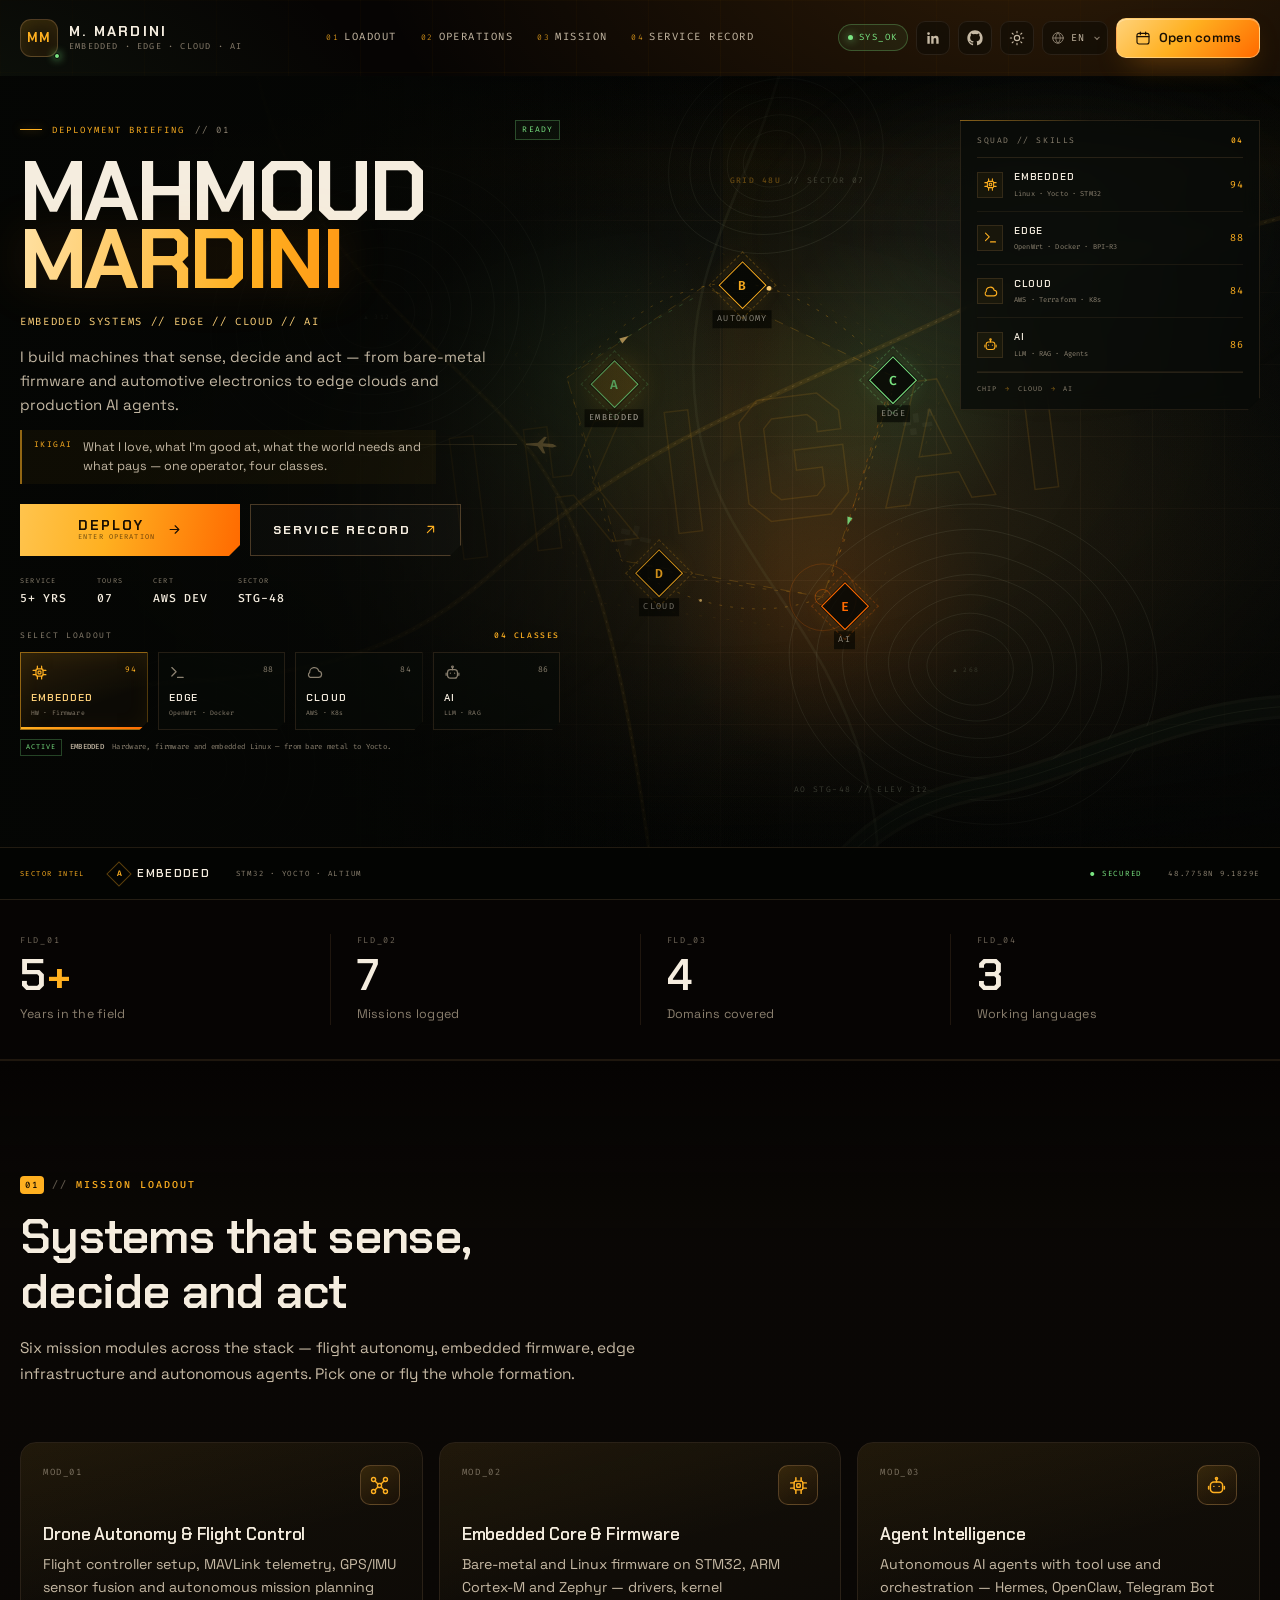
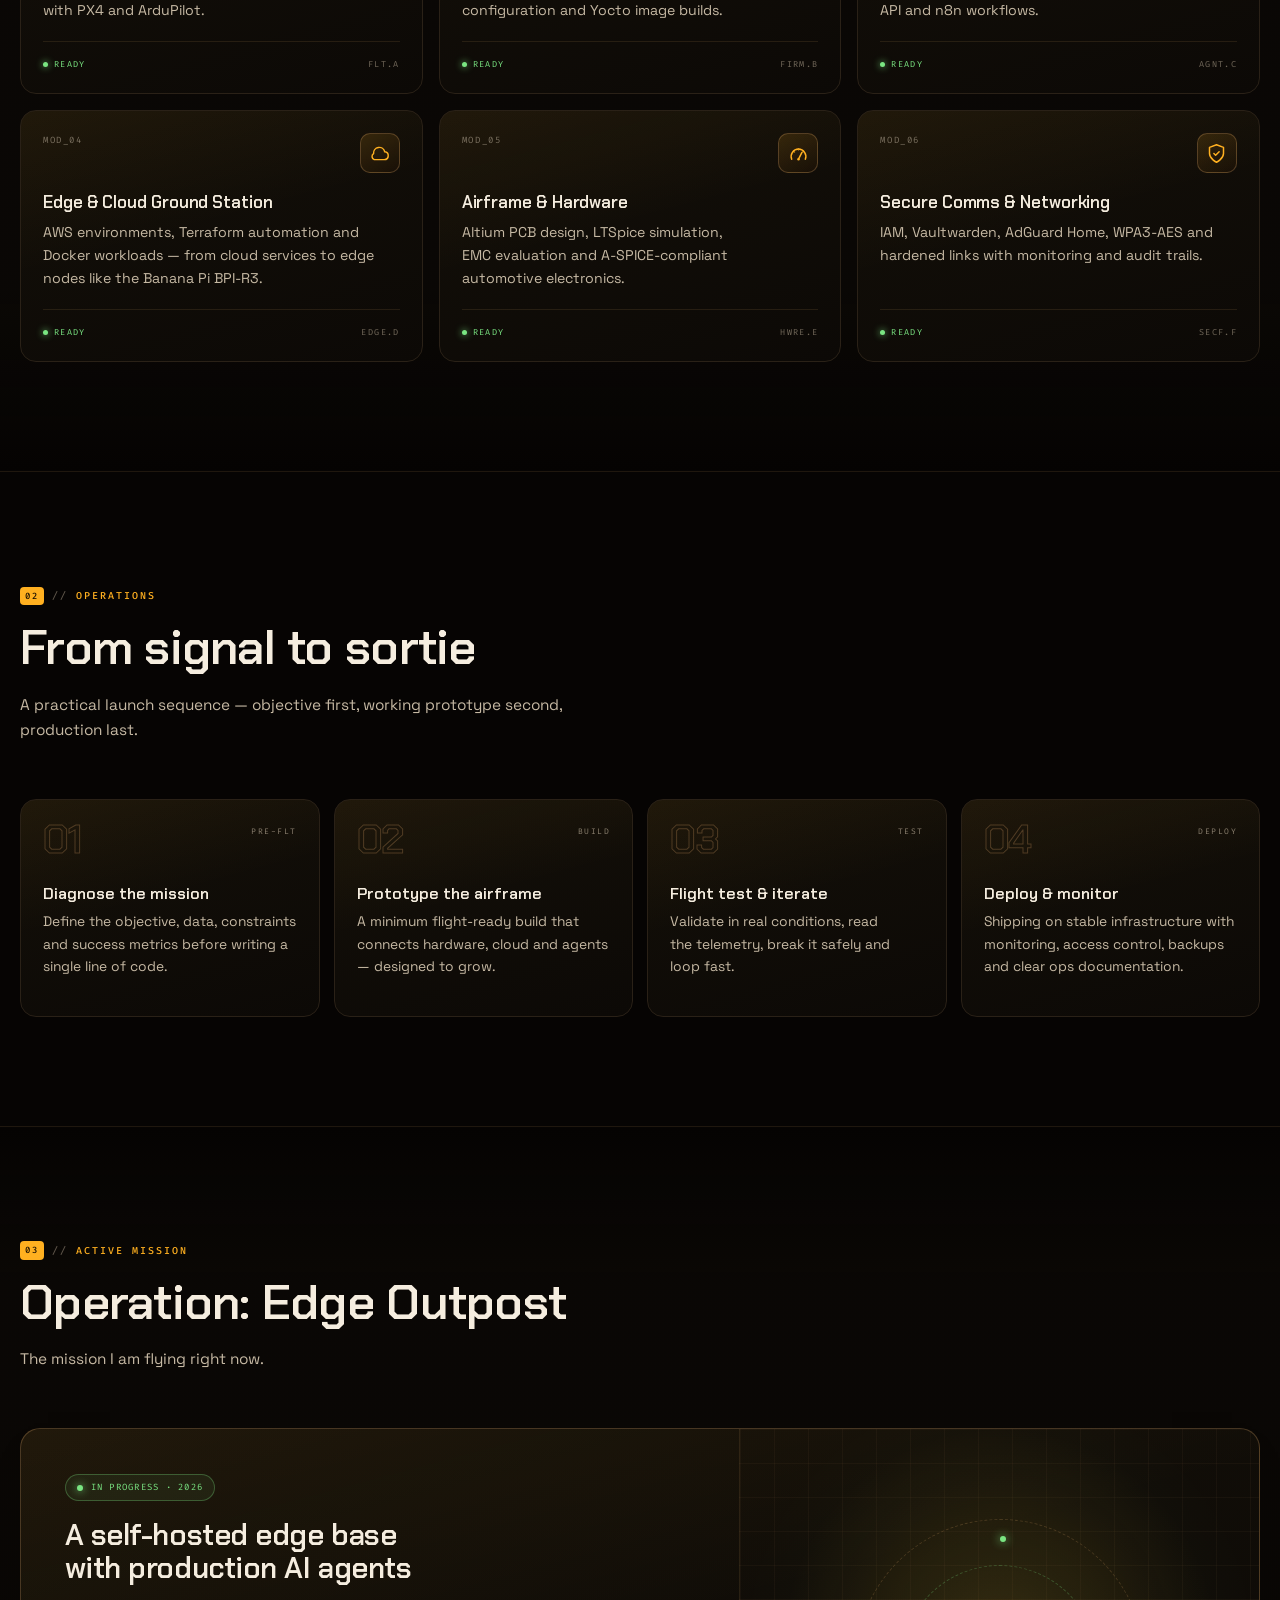
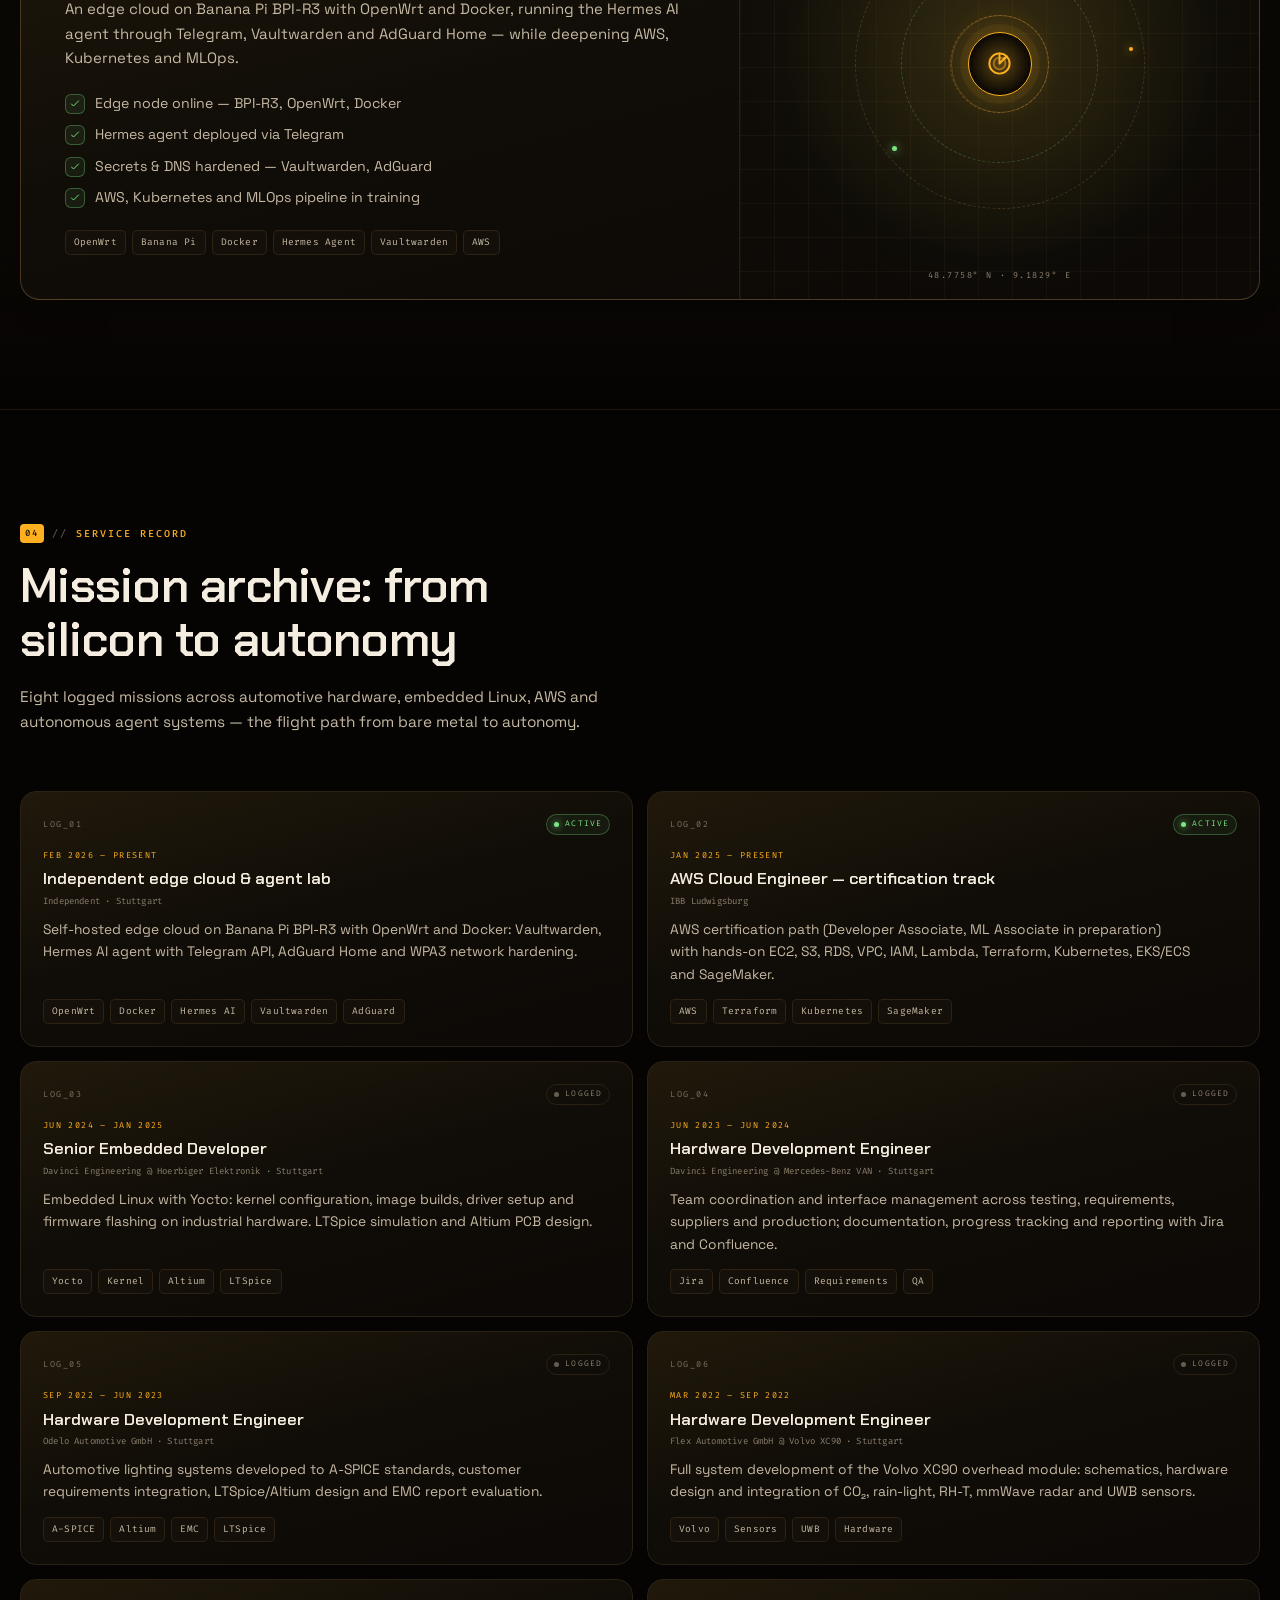
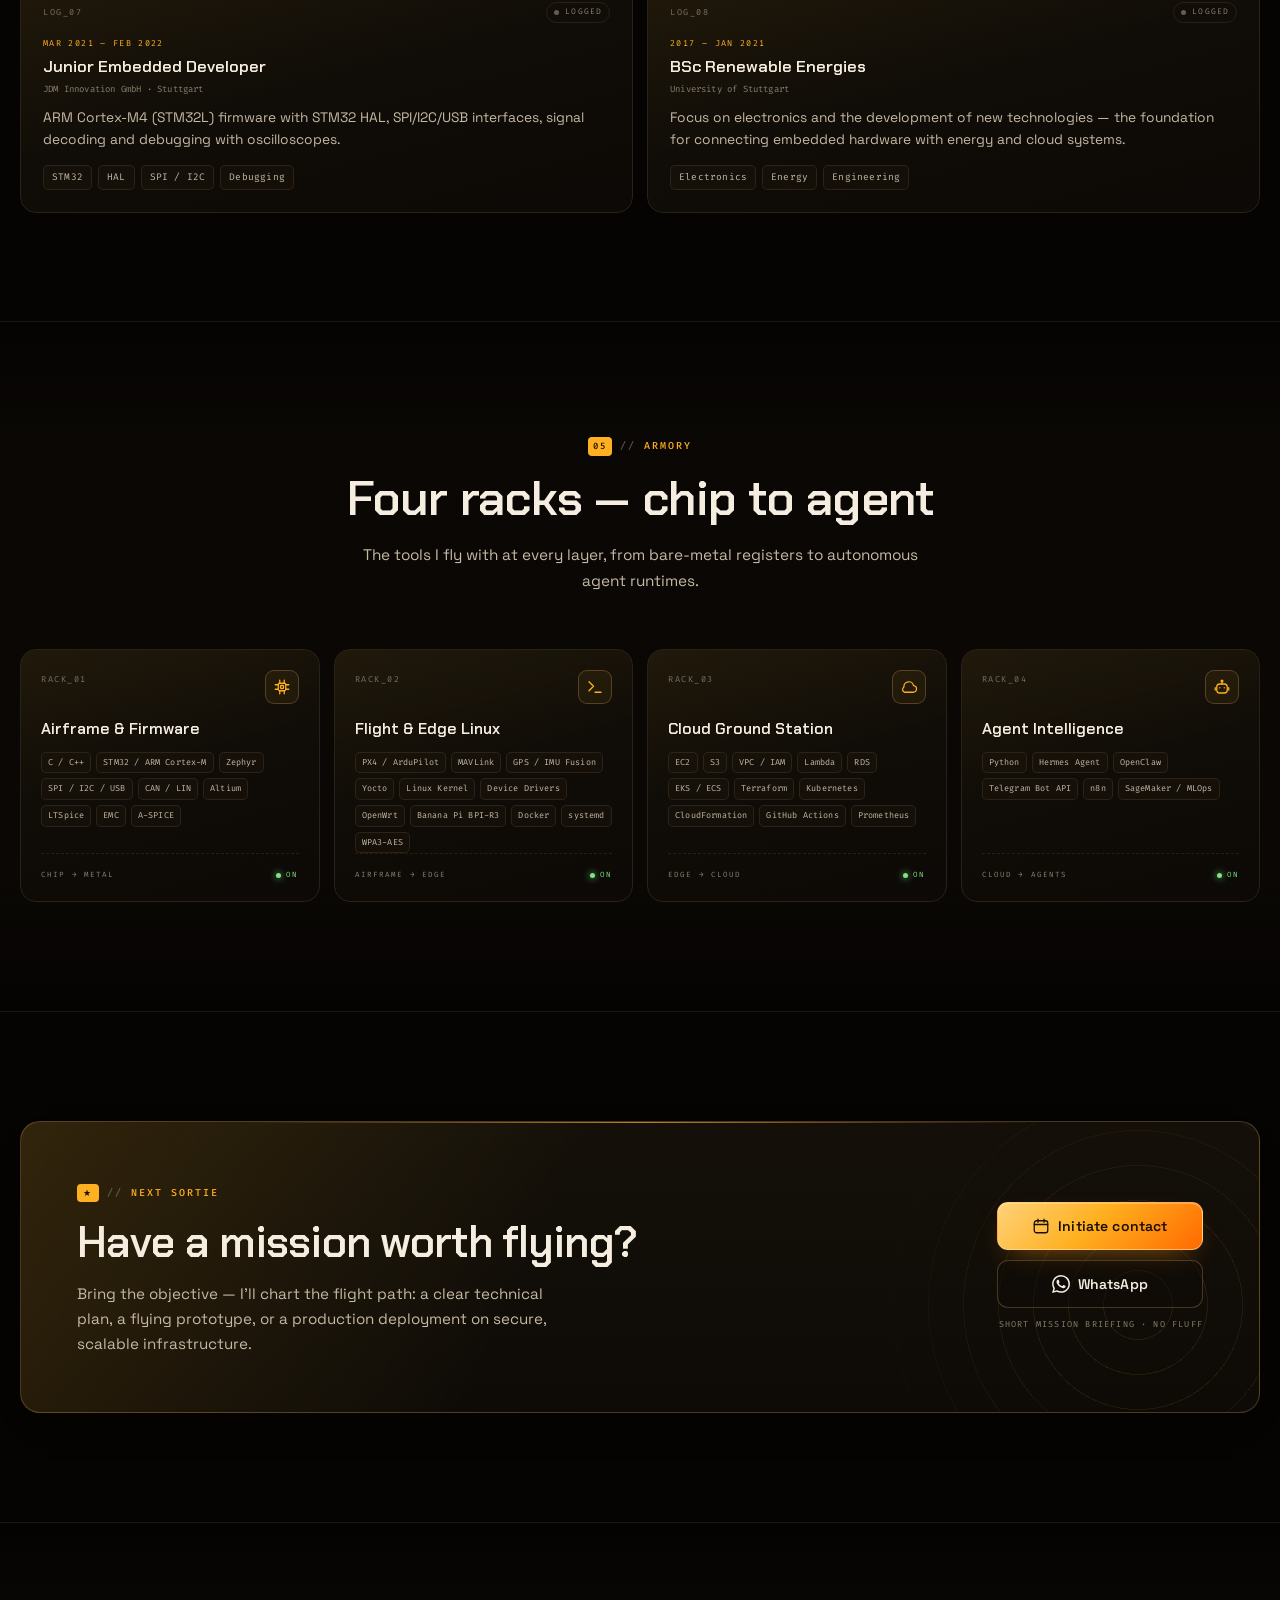
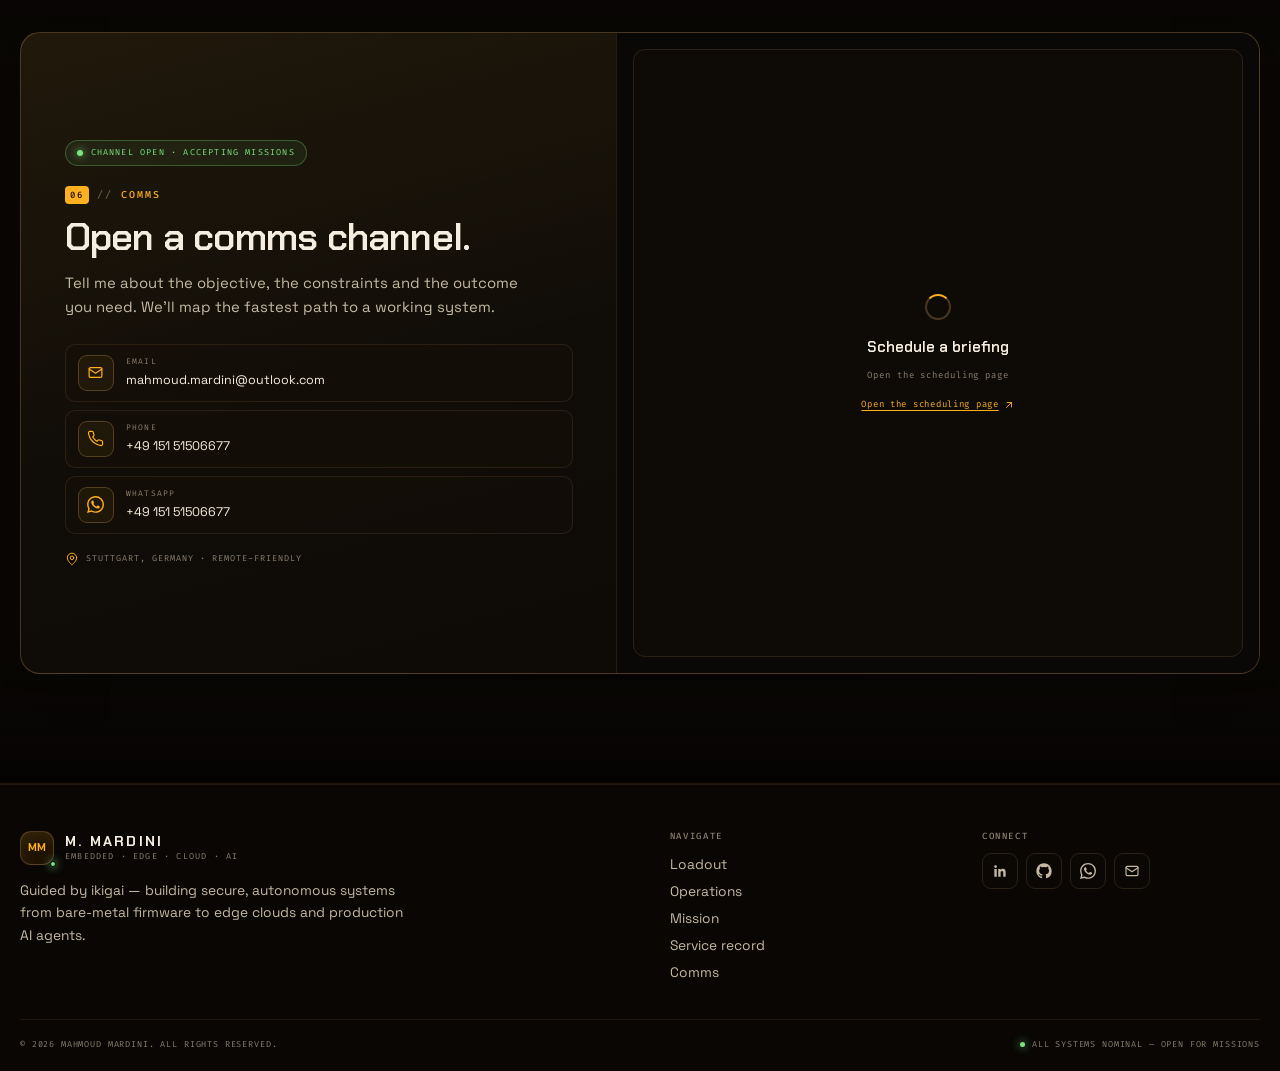
==== commit 2efaf63d: "Add sector intel curtain on map capture-point hover" ====
--- a/index.html
+++ b/index.html
@@ -361,27 +361,27 @@
 
         <div class="deploy-watermark" aria-hidden="true">IKIGAI</div>
 
-        <button type="button" class="d-flag d-flag--secured is-active" data-sector="A" style="--x:48;--y:39" data-i18n-aria="sector_a" aria-label="Sector A, Embedded" aria-pressed="true">
+        <button type="button" class="d-flag d-flag--secured is-active" data-sector="A" style="--x:48;--y:39" data-i18n-aria="sector_a" aria-label="Sector A, Embedded" aria-describedby="sectorCard" aria-pressed="true">
           <span class="d-flag__mark"><span>A</span></span>
           <span class="d-flag__name">Embedded</span>
         </button>
 
-        <button type="button" class="d-flag" data-sector="B" style="--x:58;--y:27" data-i18n-aria="sector_b" aria-label="Sector B, Autonomy" aria-pressed="false">
+        <button type="button" class="d-flag" data-sector="B" style="--x:58;--y:27" data-i18n-aria="sector_b" aria-label="Sector B, Autonomy" aria-describedby="sectorCard" aria-pressed="false">
           <span class="d-flag__mark"><span>B</span></span>
           <span class="d-flag__name">Autonomy</span>
         </button>
 
-        <button type="button" class="d-flag d-flag--secured" data-sector="C" style="--x:69.8;--y:38.5" data-i18n-aria="sector_c" aria-label="Sector C, Edge" aria-pressed="false">
+        <button type="button" class="d-flag d-flag--secured" data-sector="C" style="--x:69.8;--y:38.5" data-i18n-aria="sector_c" aria-label="Sector C, Edge" aria-describedby="sectorCard" aria-pressed="false">
           <span class="d-flag__mark"><span>C</span></span>
           <span class="d-flag__name">Edge</span>
         </button>
 
-        <button type="button" class="d-flag" data-sector="D" style="--x:51.5;--y:62" data-i18n-aria="sector_d" aria-label="Sector D, Cloud" aria-pressed="false">
+        <button type="button" class="d-flag" data-sector="D" style="--x:51.5;--y:62" data-i18n-aria="sector_d" aria-label="Sector D, Cloud" aria-describedby="sectorCard" aria-pressed="false">
           <span class="d-flag__mark"><span>D</span></span>
           <span class="d-flag__name">Cloud</span>
         </button>
 
-        <button type="button" class="d-flag d-flag--contested" data-sector="E" style="--x:66;--y:66" data-i18n-aria="sector_e" aria-label="Sector E, AI, contested" aria-pressed="false">
+        <button type="button" class="d-flag d-flag--contested" data-sector="E" style="--x:66;--y:66" data-i18n-aria="sector_e" aria-label="Sector E, AI, contested" aria-describedby="sectorCard" aria-pressed="false">
           <span class="d-flag__ping"></span>
           <span class="d-flag__mark"><span>E</span></span>
           <span class="d-flag__name">AI</span>
@@ -398,6 +398,26 @@
       </div>
 
       <div class="deploy-scrim" aria-hidden="true"></div>
+
+      <div class="sector-card" id="sectorCard" role="tooltip" aria-hidden="true">
+        <div class="sector-card__body">
+          <div class="sector-card__top">
+            <span class="sector-card__id">
+              <b><span id="sectorCardCode">A</span></b>
+              <strong id="sectorCardTitle">Embedded</strong>
+            </span>
+            <span class="sector-card__status" id="sectorCardStatus">● SECURED</span>
+          </div>
+          <p class="sector-card__desc" id="sectorCardDesc">Firmware, drivers and embedded Linux — from bare-metal registers to Yocto images.</p>
+          <div class="sector-card__tags" id="sectorCardTags">
+            <span>STM32</span><span>Yocto</span><span>Altium</span>
+          </div>
+          <div class="sector-card__foot">
+            <span id="sectorCardCoord" dir="ltr">48.7758N 9.1829E</span>
+            <span class="sector-card__hint" data-i18n="sector_hint">Click for intel</span>
+          </div>
+        </div>
+      </div>
 
       <div class="container deploy-shell">
         <div class="deploy-main">
--- a/assets/css/styles.css
+++ b/assets/css/styles.css
@@ -1871,6 +1871,147 @@
   transform: translateY(3px);
 }
 
+/* ----- sector hover card ----- */
+.sector-card {
+  position: absolute;
+  z-index: 3;
+  width: 330px;
+  pointer-events: none;
+  opacity: 0;
+  visibility: hidden;
+  clip-path: inset(0 0 100% 0);
+  transition: clip-path 0.24s var(--ease-out), opacity 0.18s ease, visibility 0.24s;
+}
+
+.sector-card.is-open {
+  opacity: 1;
+  visibility: visible;
+  clip-path: inset(0 0 0 0);
+}
+
+.sector-card__body {
+  position: relative;
+  padding: 13px 14px 11px;
+  background: rgba(7, 9, 6, 0.95);
+  border: 1px solid var(--d-line-strong);
+  clip-path: polygon(0 0, 100% 0, 100% calc(100% - 10px), calc(100% - 10px) 100%, 0 100%);
+  -webkit-backdrop-filter: blur(12px);
+  backdrop-filter: blur(12px);
+  box-shadow: 0 20px 44px -22px rgba(0, 0, 0, 0.95);
+}
+
+.sector-card__body::before {
+  content: "";
+  position: absolute;
+  top: -1px;
+  left: -1px;
+  width: 52%;
+  height: 1px;
+  background: linear-gradient(90deg, var(--d-amber), transparent);
+  opacity: 0.6;
+}
+
+.sector-card__top {
+  display: flex;
+  align-items: center;
+  justify-content: space-between;
+  gap: 10px;
+}
+
+.sector-card__id {
+  display: flex;
+  align-items: center;
+  gap: 9px;
+  min-width: 0;
+}
+
+.sector-card__id b {
+  display: grid;
+  place-items: center;
+  flex: none;
+  width: 20px;
+  height: 20px;
+  font-family: var(--font-mono);
+  font-size: 8.5px;
+  font-weight: 600;
+  color: var(--d-amber);
+  border: 1px solid rgba(255, 176, 32, 0.4);
+  transform: rotate(45deg);
+}
+
+.sector-card__id b span {
+  display: block;
+  transform: rotate(-45deg);
+}
+
+.sector-card__id strong {
+  overflow: hidden;
+  font-family: var(--font-display);
+  font-size: 12px;
+  font-weight: 600;
+  letter-spacing: 0.1em;
+  text-transform: uppercase;
+  color: var(--d-text);
+  white-space: nowrap;
+  text-overflow: ellipsis;
+}
+
+.sector-card__status {
+  flex: none;
+  font-family: var(--font-mono);
+  font-size: 7px;
+  letter-spacing: 0.1em;
+  color: var(--d-green);
+}
+
+.sector-card__status.is-active { color: var(--d-amber); }
+.sector-card__status.is-contested { color: var(--d-orange); }
+
+.sector-card__desc {
+  margin-block-start: 10px;
+  font-size: 12px;
+  line-height: 1.5;
+  color: var(--d-text-2);
+}
+
+.sector-card__tags {
+  display: flex;
+  flex-wrap: wrap;
+  gap: 4px;
+  margin-block-start: 10px;
+}
+
+.sector-card__tags span {
+  padding: 2px 5px;
+  font-family: var(--font-mono);
+  font-size: 7.5px;
+  letter-spacing: 0.02em;
+  color: var(--d-text-2);
+  background: rgba(255, 176, 32, 0.05);
+  border: 1px solid var(--d-line);
+  white-space: nowrap;
+}
+
+.sector-card__foot {
+  display: flex;
+  align-items: center;
+  justify-content: space-between;
+  gap: 10px;
+  margin-block-start: 11px;
+  padding-block-start: 9px;
+  font-family: var(--font-mono);
+  font-size: 7px;
+  letter-spacing: 0.08em;
+  color: var(--d-muted);
+  border-block-start: 1px solid var(--d-line);
+}
+
+.sector-card__hint {
+  color: var(--d-amber);
+  opacity: 0.8;
+  white-space: nowrap;
+}
+
 /* ----- keyframes ----- */
 @keyframes deploy-grid-drift {
   to { background-position: 72px 72px; }
@@ -2164,6 +2305,7 @@
 html[lang="ar"] .squad-panel__head,
 html[lang="ar"] .squad-panel__foot,
 html[lang="ar"] .intelbar,
+html[lang="ar"] .sector-card,
 html[lang="ar"] .deploy-ikigai__tag,
 html[lang="ar"] .deploy-stats small,
 html[lang="ar"] .deploy-stats b {
@@ -2202,7 +2344,8 @@
   .deploy-art,
   .intelbar__id,
   .intelbar__tags,
-  .intelbar__right {
+  .intelbar__right,
+  .sector-card {
     transition: none !important;
   }
 
@@ -3805,6 +3948,7 @@
   .site-header,
   .deploy-map,
   .deploy-scrim,
+  .sector-card,
   .deploy-actions,
   .squad-panel,
   .intelbar,
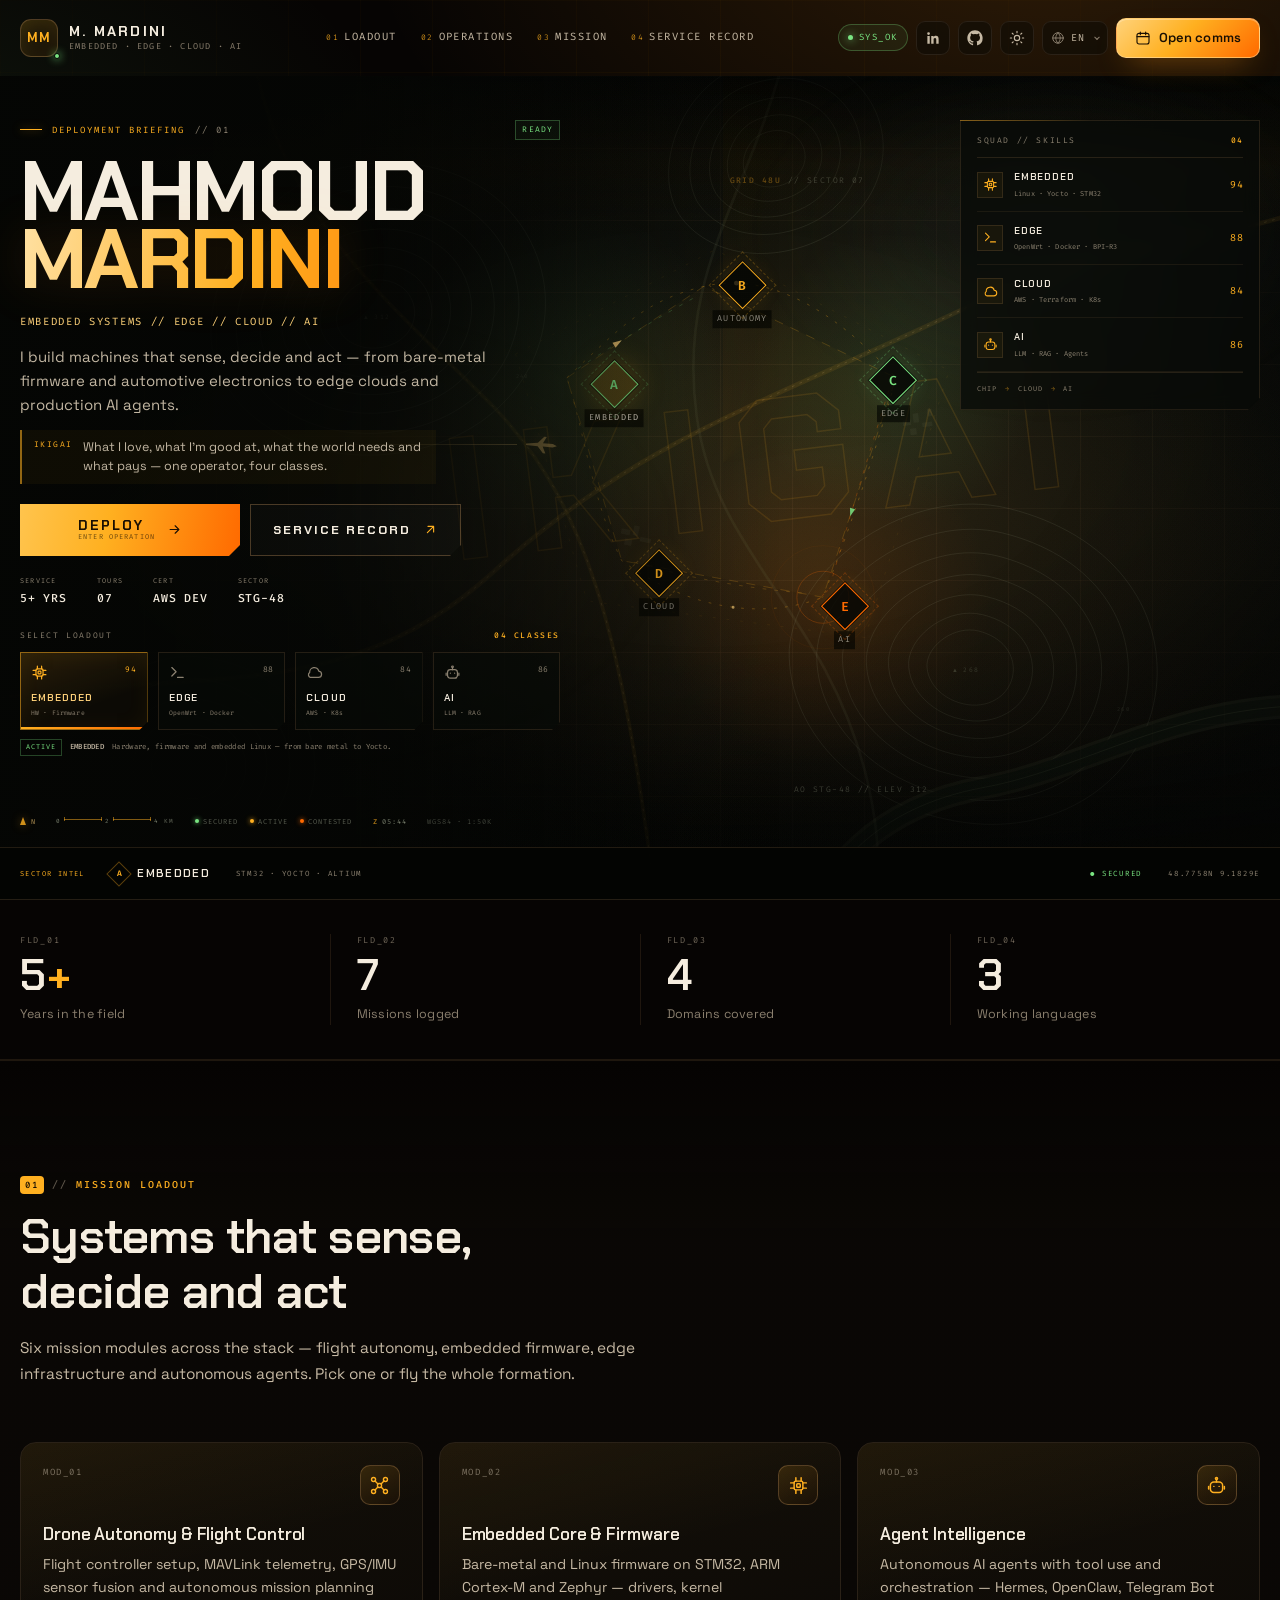
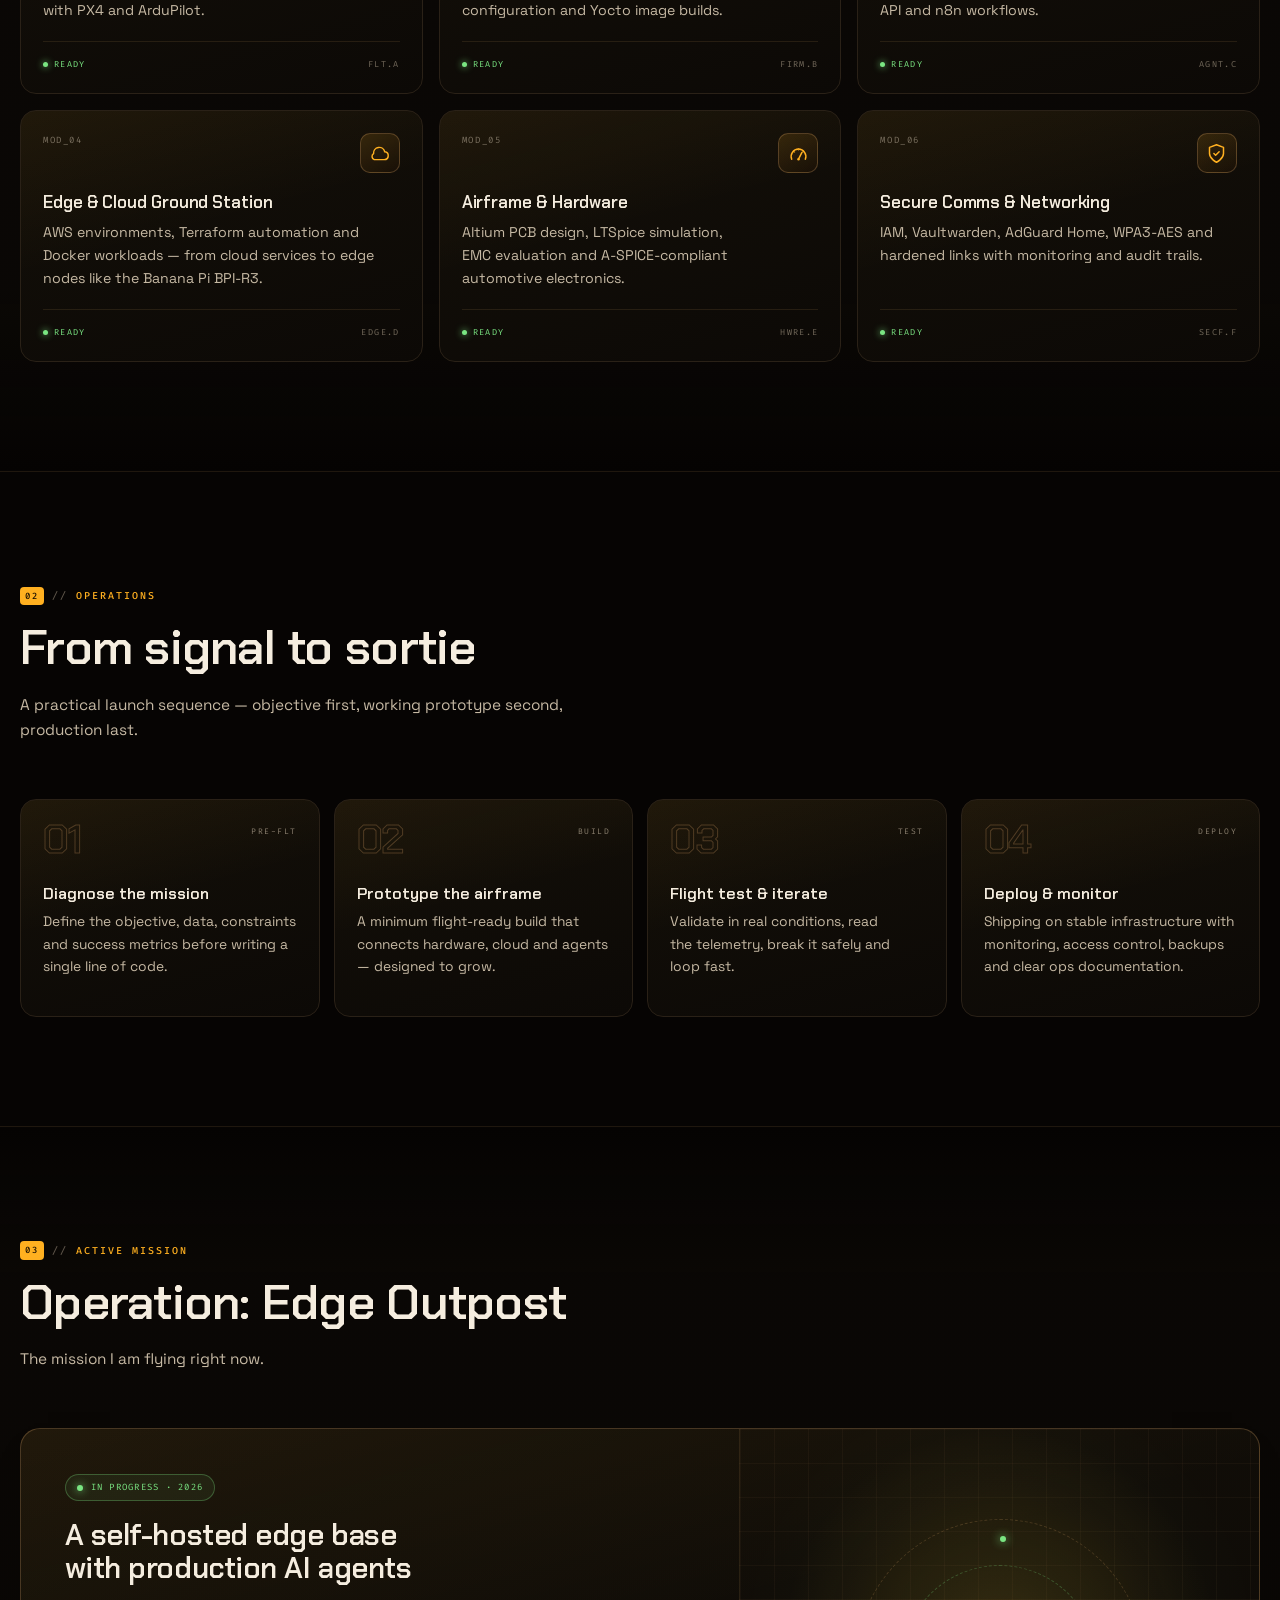
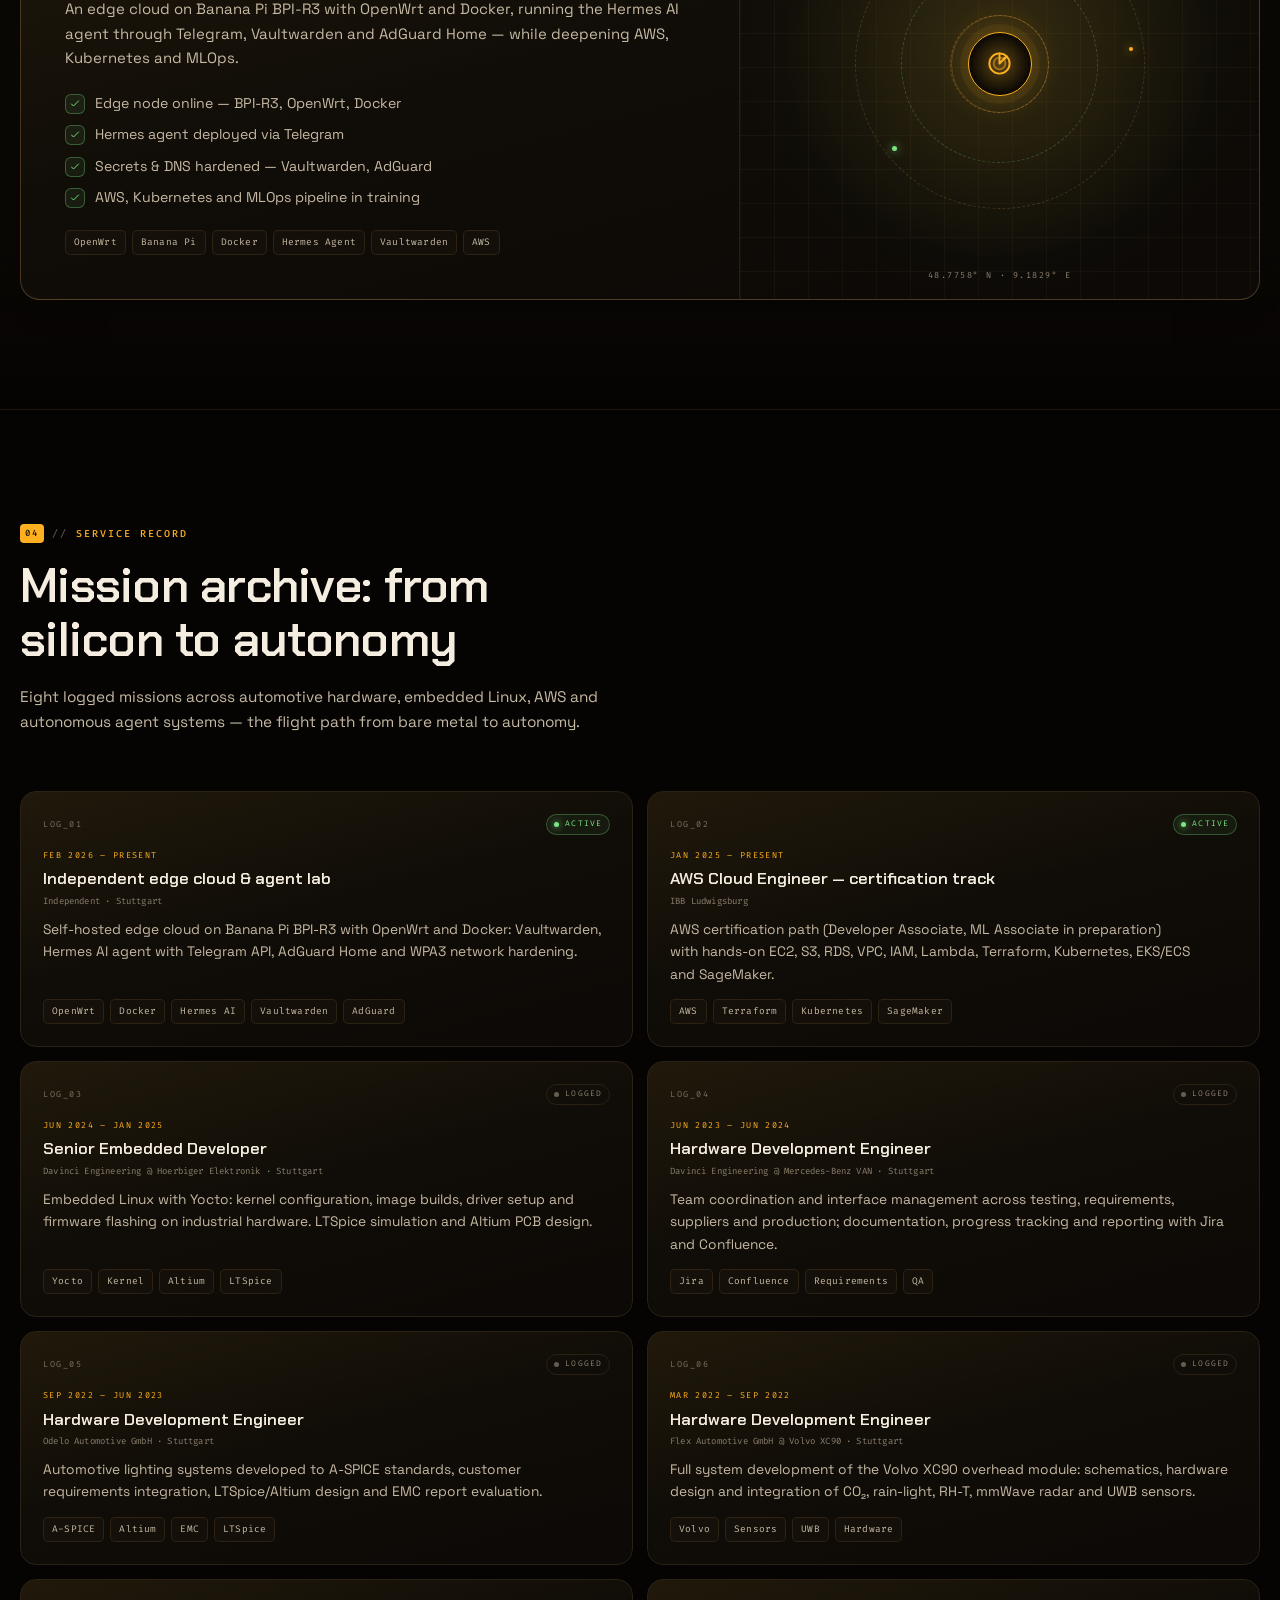
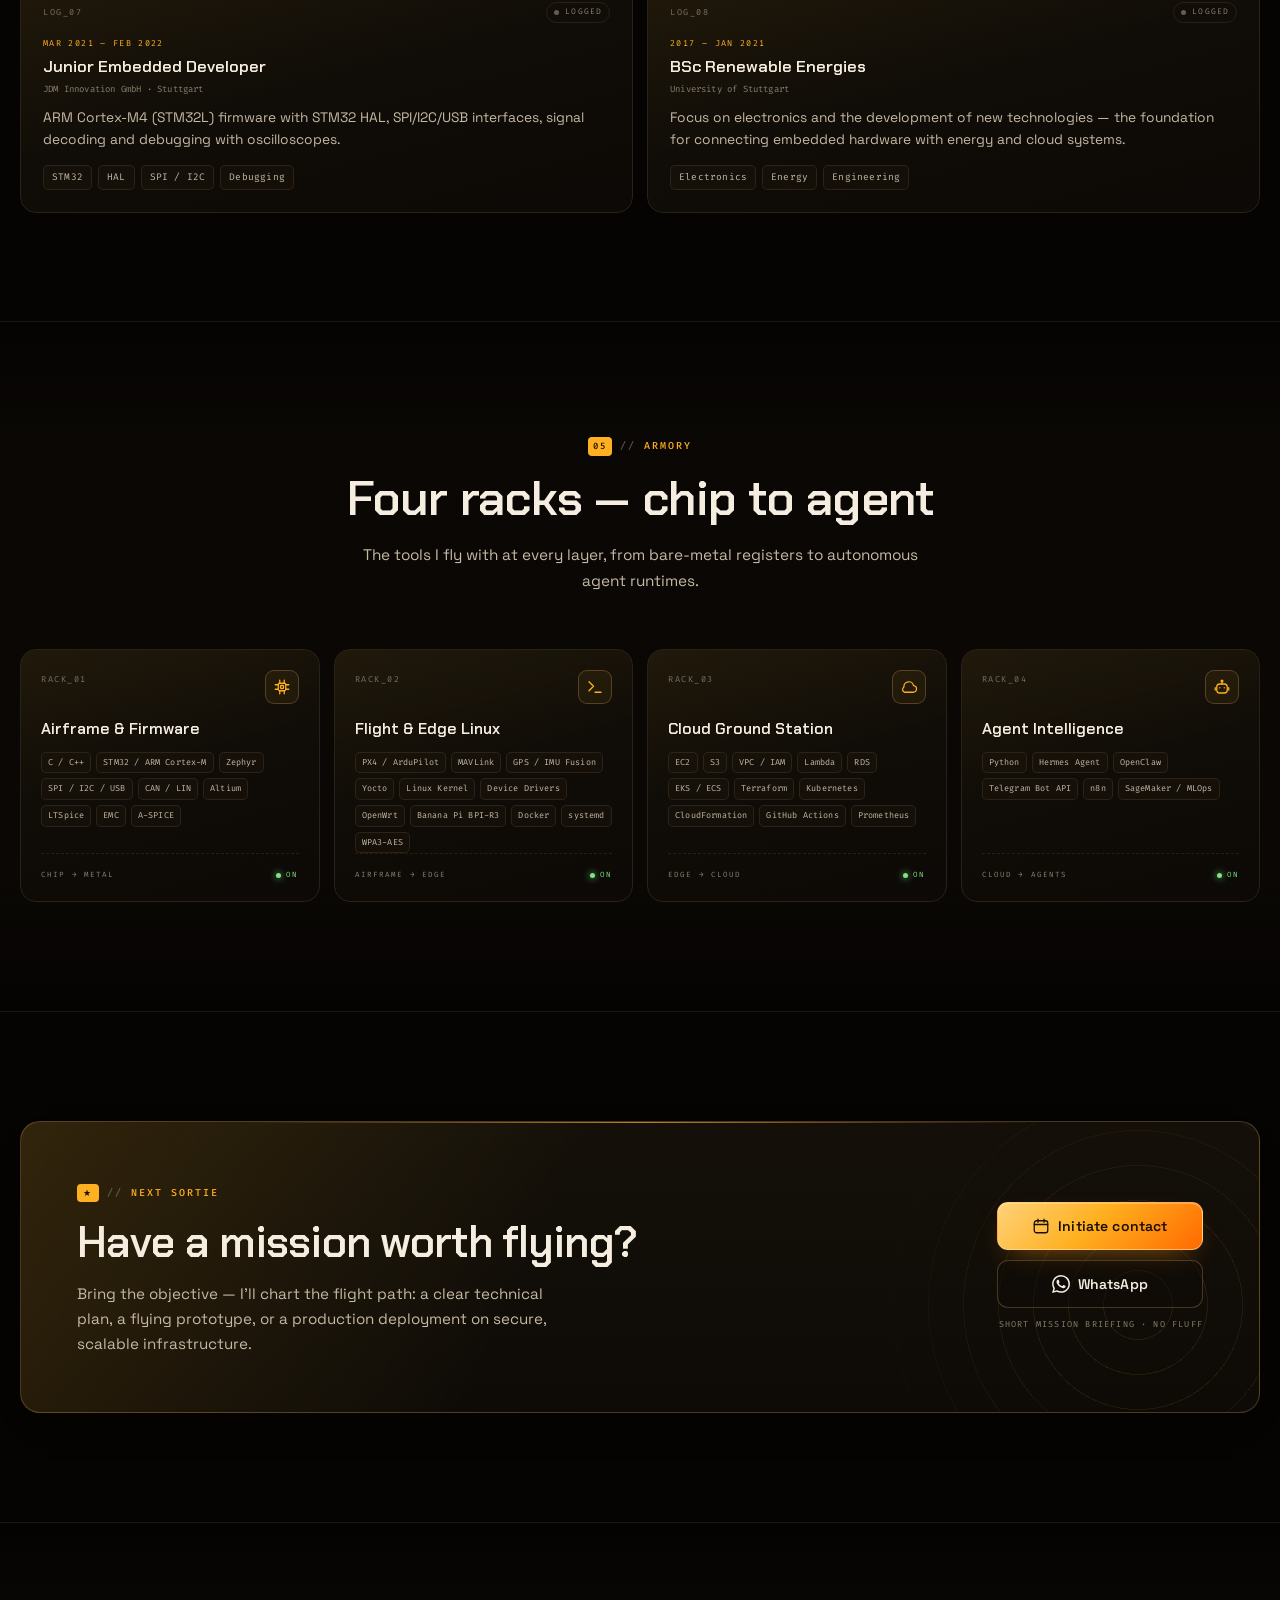
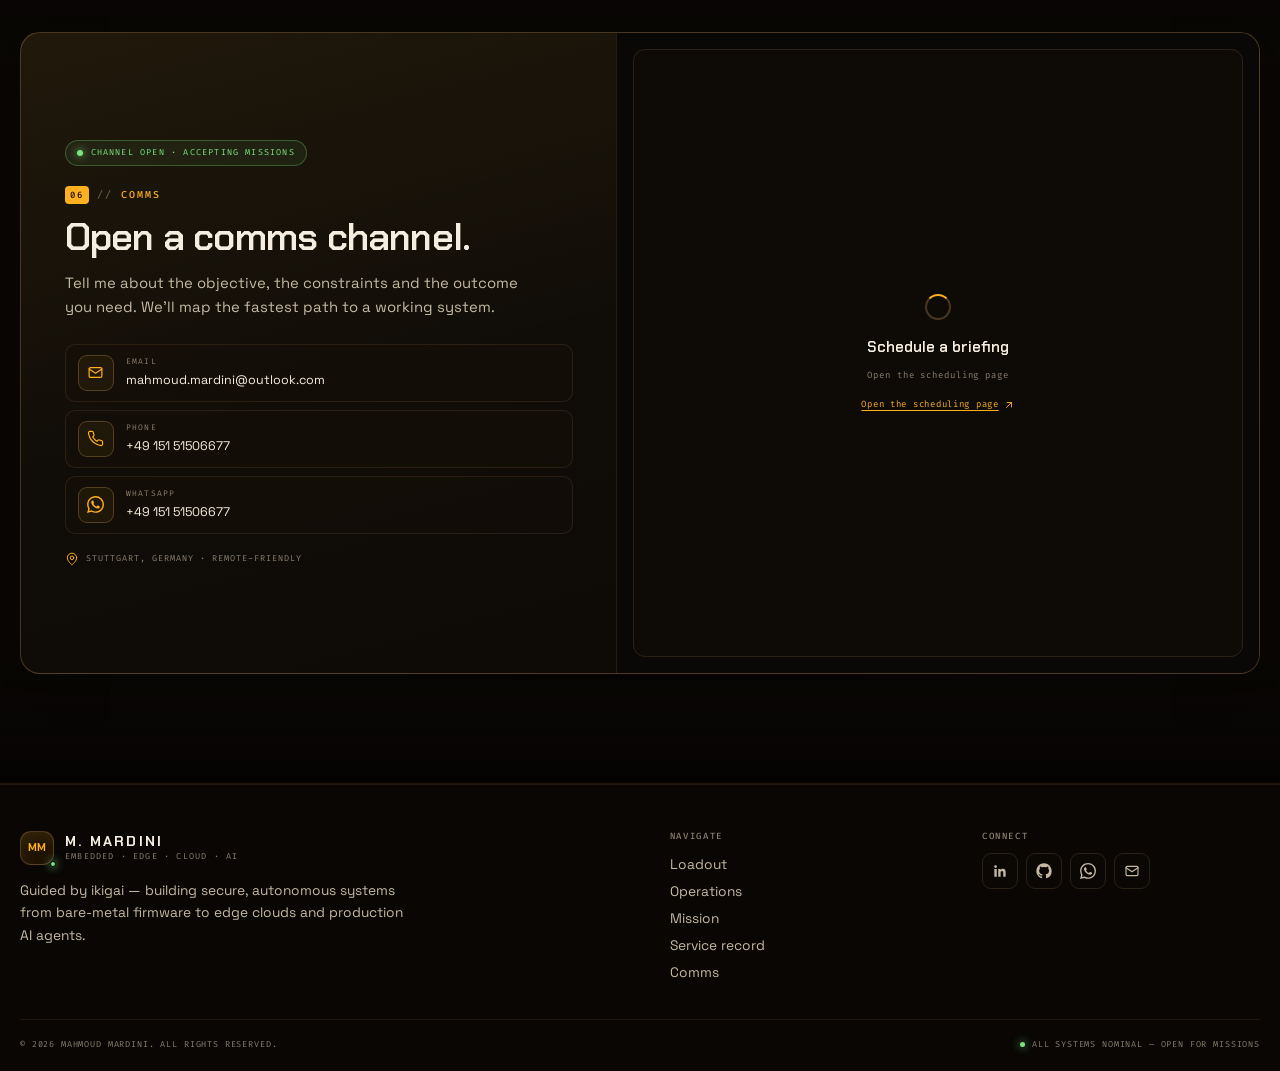
==== commit 0918ff19: "Add tactical map instrumentation and richer sector intel curtain" ====
--- a/index.html
+++ b/index.html
@@ -334,6 +334,13 @@
         <text x="418" y="266">▲ 312</text>
         <text x="1062" y="652">▲ 268</text>
       </g>
+
+      <!-- contour labels -->
+      <g font-family="'Fira Code', monospace" font-size="6" fill="#c6d0ac" fill-opacity="0.16" letter-spacing="1.2">
+        <text x="584" y="330">240</text>
+        <text x="1242" y="694">260</text>
+        <text x="318" y="200">280</text>
+      </g>
     </svg>
 
         <div class="deploy-grid" aria-hidden="true"></div>
@@ -398,6 +405,20 @@
       </div>
 
       <div class="deploy-scrim" aria-hidden="true"></div>
+
+      <div class="map-chrome" aria-hidden="true">
+        <span class="map-chrome__compass"><i></i>N</span>
+        <span class="map-chrome__scale">
+          <b>0</b><i></i><b>2</b><i></i><b>4</b><em>KM</em>
+        </span>
+        <span class="map-chrome__legend">
+          <span><i class="is-secured"></i><b data-i18n="legend_secured">SECURED</b></span>
+          <span><i class="is-active"></i><b data-i18n="legend_active">ACTIVE</b></span>
+          <span><i class="is-contested"></i><b data-i18n="legend_contested">CONTESTED</b></span>
+        </span>
+        <span class="map-chrome__clock"><b>Z</b><span id="zuluClock" dir="ltr">00:00</span></span>
+        <span class="map-chrome__meta">WGS84 · 1:50K</span>
+      </div>
 
       <div class="sector-card" id="sectorCard" role="tooltip" aria-hidden="true">
         <div class="sector-card__body">
@@ -409,6 +430,15 @@
             <span class="sector-card__status" id="sectorCardStatus">● SECURED</span>
           </div>
           <p class="sector-card__desc" id="sectorCardDesc">Firmware, drivers and embedded Linux — from bare-metal registers to Yocto images.</p>
+          <div class="sector-card__power">
+            <span>PWR</span>
+            <b id="sectorCardPower">94</b>
+            <span class="sector-card__meter"><i id="sectorCardMeter"></i></span>
+          </div>
+          <div class="sector-card__proof">
+            <span class="sector-card__proof-label" data-i18n="sector_proof_label">Proof</span>
+            <p id="sectorCardProof">Yocto images, kernel config and driver bring-up at Hoerbiger.</p>
+          </div>
           <div class="sector-card__tags" id="sectorCardTags">
             <span>STM32</span><span>Yocto</span><span>Altium</span>
           </div>
--- a/assets/css/styles.css
+++ b/assets/css/styles.css
@@ -1167,6 +1167,15 @@
 
 .d-flag.is-active .d-flag__name { color: var(--d-text); }
 
+.d-flag.is-preview .d-flag__mark {
+  background: color-mix(in srgb, currentColor 20%, rgba(5, 7, 4, 0.82));
+  box-shadow: 0 0 0 1px rgba(0, 0, 0, 0.5), 0 0 34px color-mix(in srgb, currentColor 48%, transparent);
+}
+
+.d-flag.is-preview .d-flag__name { color: var(--d-text); }
+
+.d-flag.is-preview .d-flag__mark::before { opacity: 0.55; }
+
 .d-flag:nth-of-type(1) { animation: deploy-flag-in 0.5s 0.05s both; }
 .d-flag:nth-of-type(2) { animation: deploy-flag-in 0.5s 0.12s both; }
 .d-flag:nth-of-type(3) { animation: deploy-flag-in 0.5s 0.19s both; }
@@ -1871,6 +1880,135 @@
   transform: translateY(3px);
 }
 
+/* ----- map instrumentation ----- */
+.map-chrome {
+  position: absolute;
+  left: max(20px, calc((100vw - var(--container)) / 2));
+  bottom: 72px;
+  z-index: 2;
+  display: flex;
+  align-items: center;
+  gap: clamp(12px, 1.6vw, 22px);
+  pointer-events: none;
+  direction: ltr;
+  font-family: var(--font-mono);
+  font-size: 7px;
+  letter-spacing: 0.14em;
+  text-transform: uppercase;
+  color: rgba(210, 220, 190, 0.4);
+  white-space: nowrap;
+}
+
+.map-chrome__compass {
+  display: inline-flex;
+  align-items: center;
+  gap: 5px;
+  color: rgba(255, 210, 122, 0.7);
+}
+
+.map-chrome__compass i {
+  width: 0;
+  height: 0;
+  border-inline: 3px solid transparent;
+  border-bottom: 8px solid rgba(255, 176, 32, 0.8);
+  filter: drop-shadow(0 0 4px rgba(255, 176, 32, 0.5));
+}
+
+.map-chrome__scale {
+  display: inline-flex;
+  align-items: center;
+  gap: 3px;
+}
+
+.map-chrome__scale b {
+  font-size: 6px;
+  font-weight: 400;
+  color: rgba(210, 220, 190, 0.55);
+}
+
+.map-chrome__scale i {
+  position: relative;
+  width: clamp(24px, 3vw, 38px);
+  height: 4px;
+  border-block-start: 1px solid rgba(255, 176, 32, 0.5);
+}
+
+.map-chrome__scale i::before,
+.map-chrome__scale i::after {
+  content: "";
+  position: absolute;
+  top: -3px;
+  width: 1px;
+  height: 4px;
+  background: rgba(255, 176, 32, 0.5);
+}
+
+.map-chrome__scale i::before { left: 0; }
+.map-chrome__scale i::after { right: 0; }
+
+.map-chrome__scale em {
+  margin-inline-start: 2px;
+  font-style: normal;
+  font-size: 6px;
+  color: rgba(210, 220, 190, 0.45);
+}
+
+.map-chrome__legend {
+  display: inline-flex;
+  align-items: center;
+  gap: 12px;
+}
+
+.map-chrome__legend span {
+  display: inline-flex;
+  align-items: center;
+  gap: 4px;
+}
+
+.map-chrome__legend b {
+  font-weight: 400;
+}
+
+.map-chrome__legend i {
+  width: 4px;
+  height: 4px;
+  border-radius: 50%;
+}
+
+.map-chrome__legend i.is-secured {
+  background: var(--d-green);
+  box-shadow: 0 0 5px var(--d-green);
+}
+
+.map-chrome__legend i.is-active {
+  background: var(--d-amber);
+  box-shadow: 0 0 5px var(--d-amber);
+}
+
+.map-chrome__legend i.is-contested {
+  background: var(--d-orange);
+  box-shadow: 0 0 5px var(--d-orange);
+}
+
+.map-chrome__meta {
+  color: rgba(210, 220, 190, 0.28);
+}
+
+.map-chrome__clock {
+  display: inline-flex;
+  align-items: center;
+  gap: 4px;
+}
+
+.map-chrome__clock b {
+  font-weight: 500;
+  color: rgba(255, 176, 32, 0.7);
+}
+
+.map-chrome__clock span {
+  color: rgba(210, 220, 190, 0.55);
+}
+
 /* ----- sector hover card ----- */
 .sector-card {
   position: absolute;
@@ -1974,6 +2112,65 @@
   color: var(--d-text-2);
 }
 
+.sector-card__power {
+  display: flex;
+  align-items: center;
+  gap: 7px;
+  margin-block-start: 9px;
+  font-family: var(--font-mono);
+  font-size: 7px;
+  letter-spacing: 0.1em;
+  color: var(--d-muted);
+}
+
+.sector-card__power > span:first-child {
+  letter-spacing: 0.18em;
+  color: var(--d-amber);
+}
+
+.sector-card__power b {
+  font-weight: 500;
+  color: var(--d-text-2);
+}
+
+.sector-card__meter {
+  flex: 1;
+  height: 3px;
+  overflow: hidden;
+  background: var(--d-line);
+}
+
+.sector-card__meter i {
+  display: block;
+  width: 0;
+  height: 100%;
+  background: linear-gradient(90deg, var(--d-amber), var(--d-orange));
+  transition: width 0.45s var(--ease-out);
+}
+
+.sector-card__proof {
+  display: flex;
+  align-items: flex-start;
+  gap: 8px;
+  margin-block-start: 9px;
+}
+
+.sector-card__proof-label {
+  flex: none;
+  margin-block-start: 1px;
+  font-family: var(--font-mono);
+  font-size: 7px;
+  letter-spacing: 0.16em;
+  text-transform: uppercase;
+  color: var(--d-amber);
+}
+
+.sector-card__proof p {
+  font-size: 11.5px;
+  line-height: 1.45;
+  color: var(--d-text-2);
+}
+
 .sector-card__tags {
   display: flex;
   flex-wrap: wrap;
@@ -2101,6 +2298,8 @@
 }
 
 @media (max-width: 980px) {
+  .map-chrome { display: none; }
+
   .hero--deploy { padding-block-start: 32px; }
 
   .deploy-main {
@@ -2309,6 +2508,14 @@
 html[lang="ar"] .deploy-ikigai__tag,
 html[lang="ar"] .deploy-stats small,
 html[lang="ar"] .deploy-stats b {
+  letter-spacing: 0;
+}
+
+html[lang="ar"] .sector-card__status,
+html[lang="ar"] .sector-card__hint,
+html[lang="ar"] .sector-card__proof-label,
+html[lang="ar"] .sector-card__power > span:first-child,
+html[lang="ar"] .map-chrome__legend b {
   letter-spacing: 0;
 }
 
@@ -2345,7 +2552,8 @@
   .intelbar__id,
   .intelbar__tags,
   .intelbar__right,
-  .sector-card {
+  .sector-card,
+  .sector-card__meter i {
     transition: none !important;
   }
 
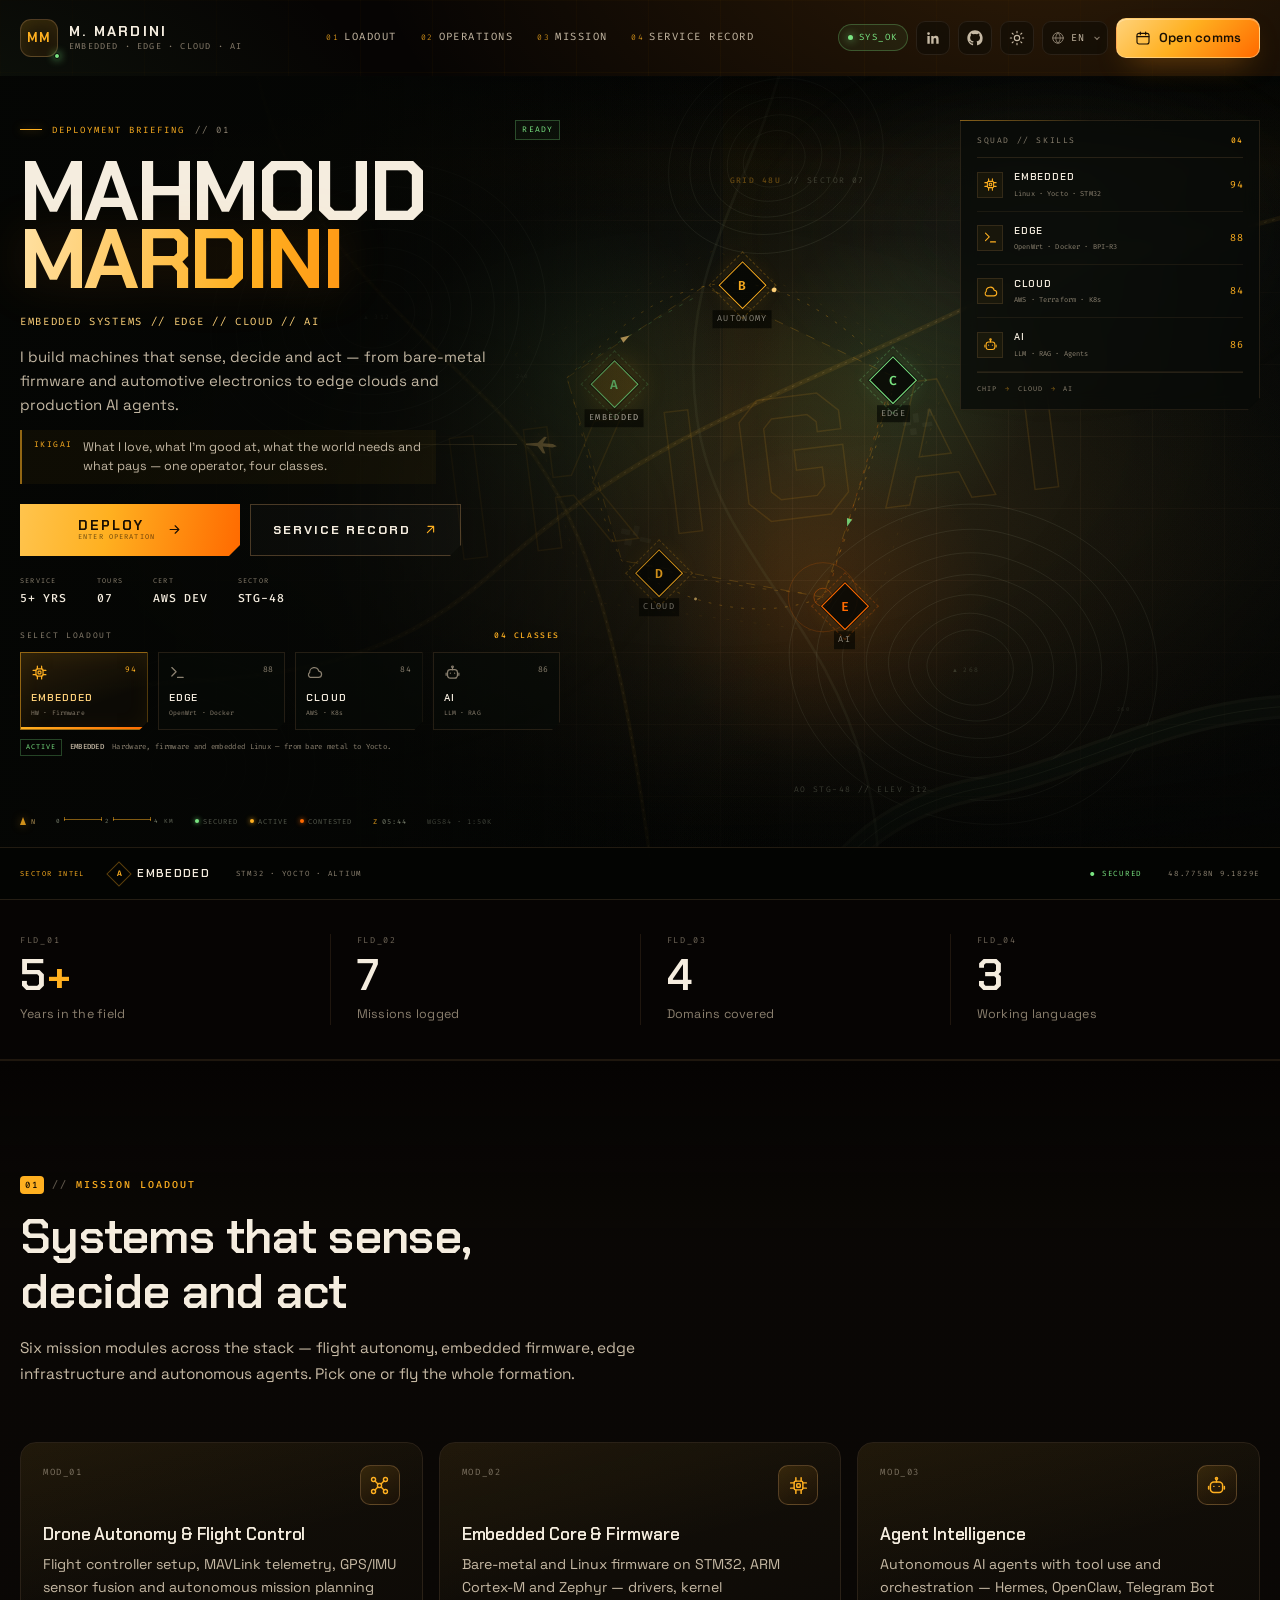
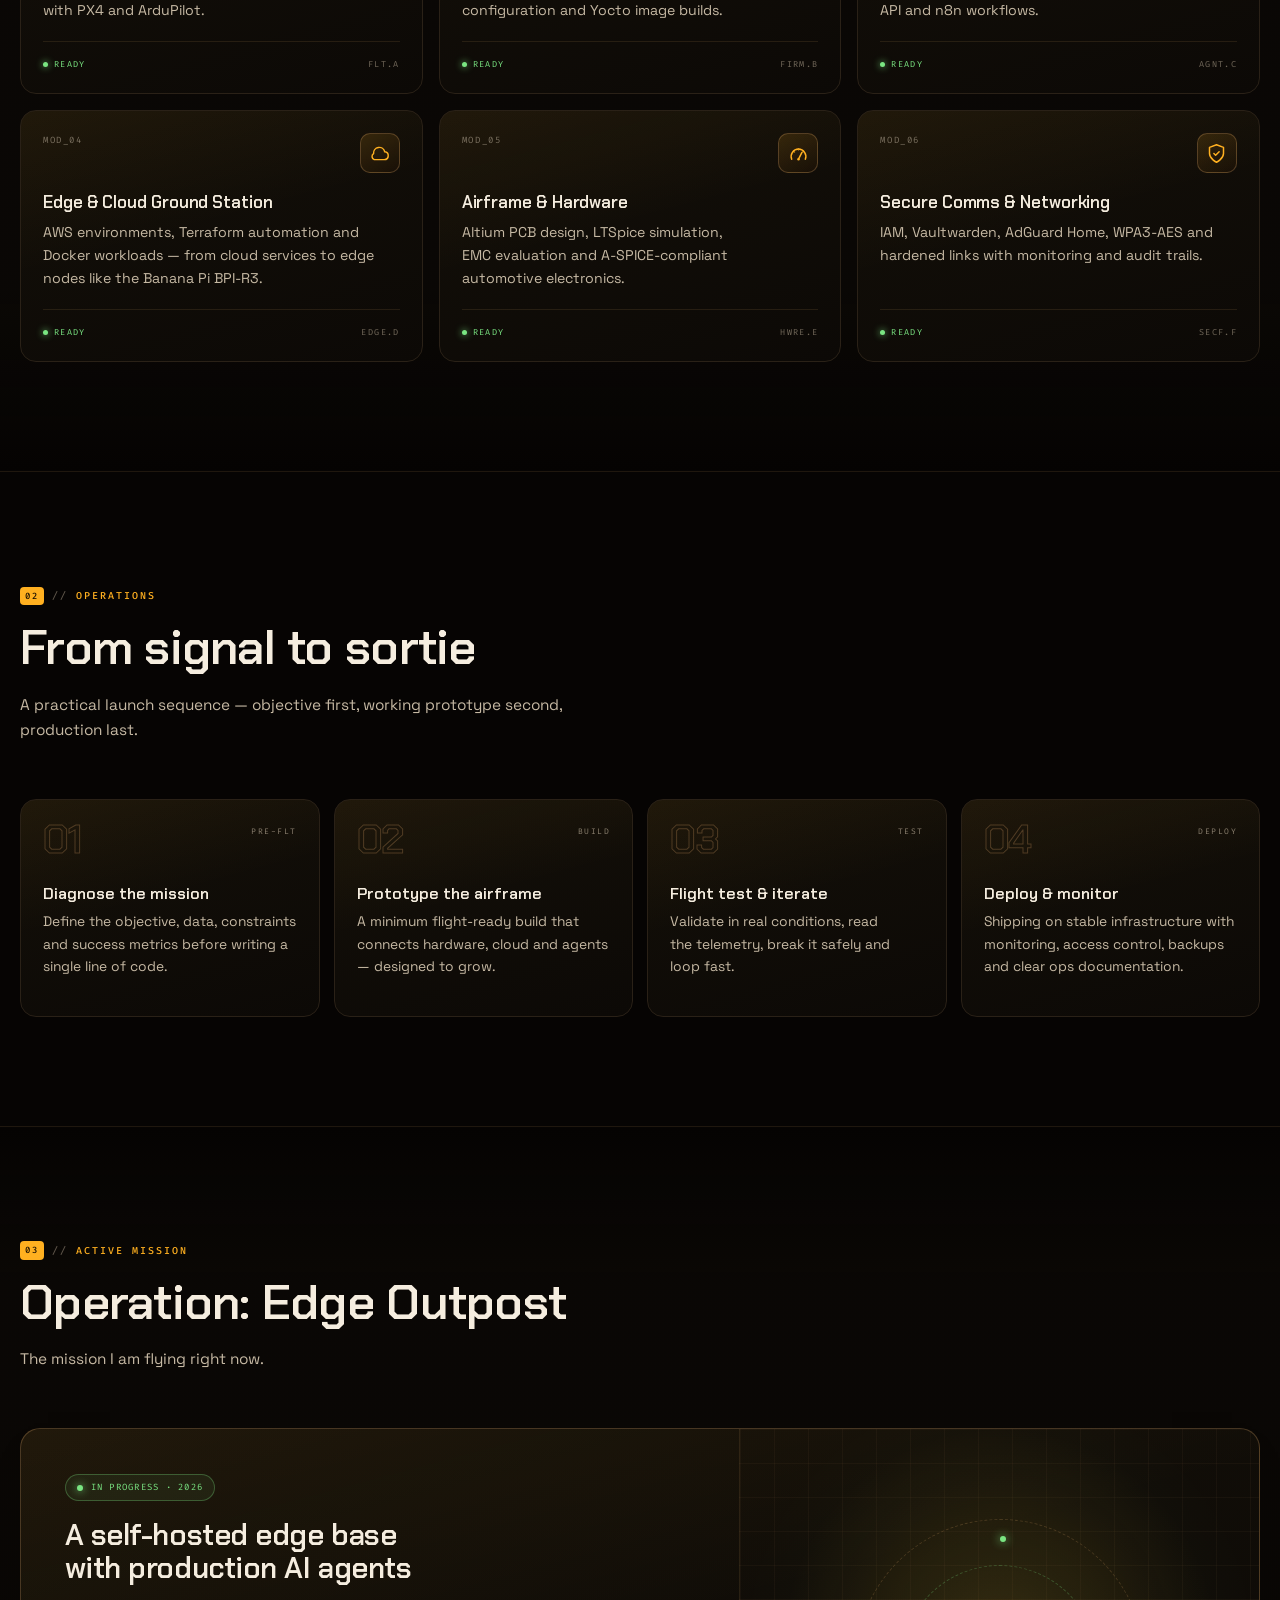
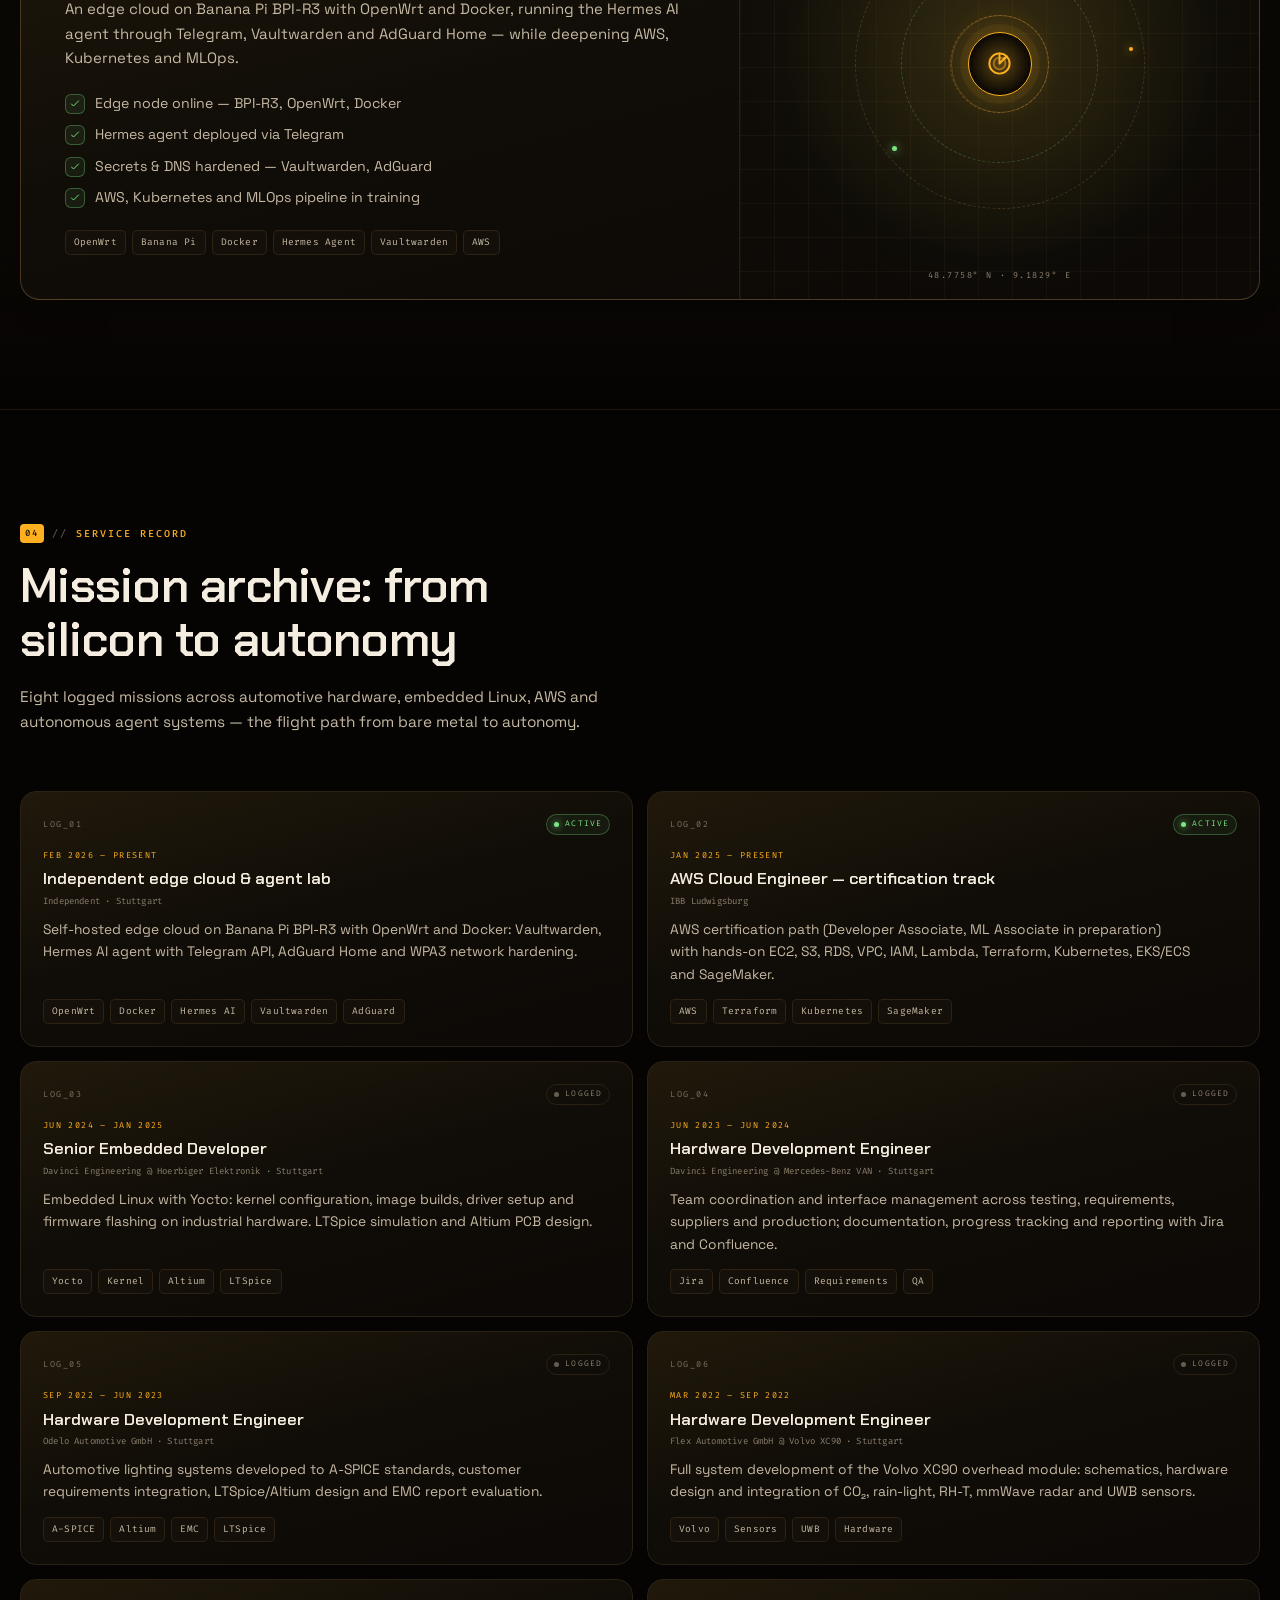
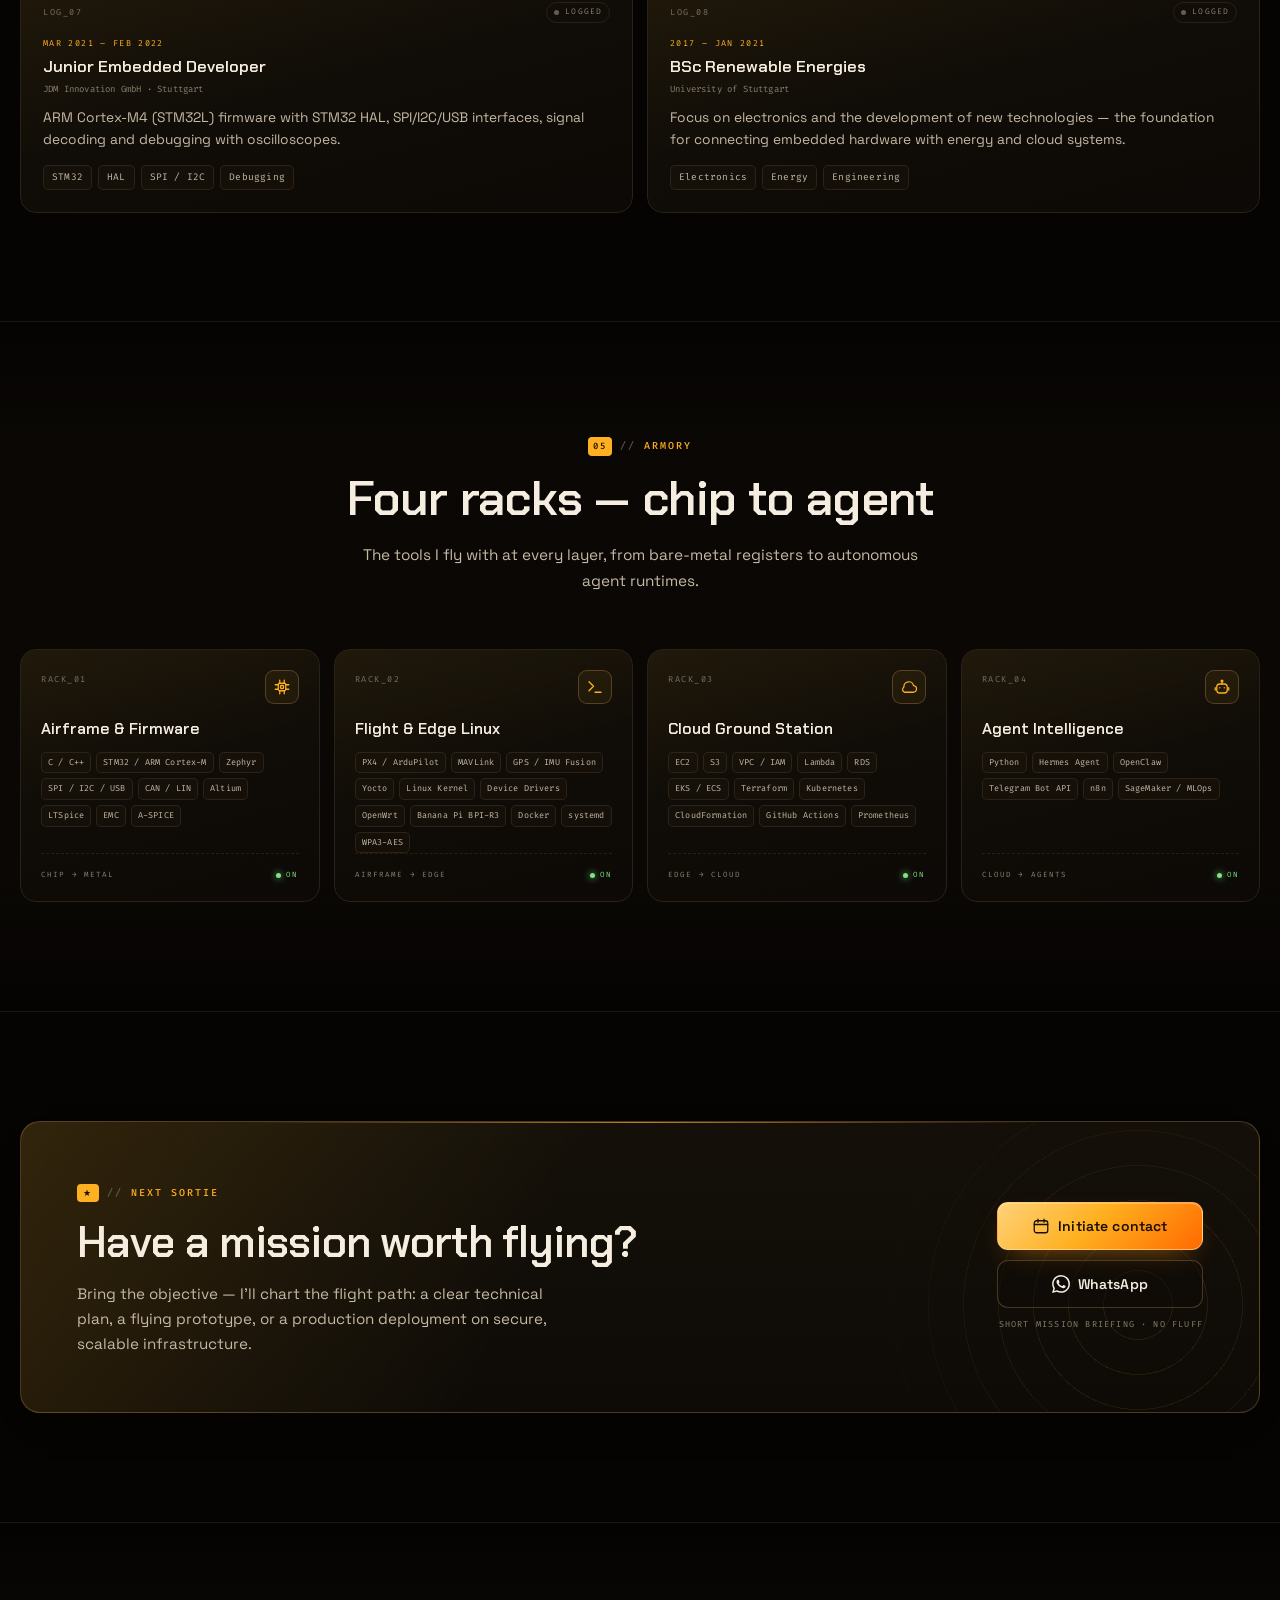
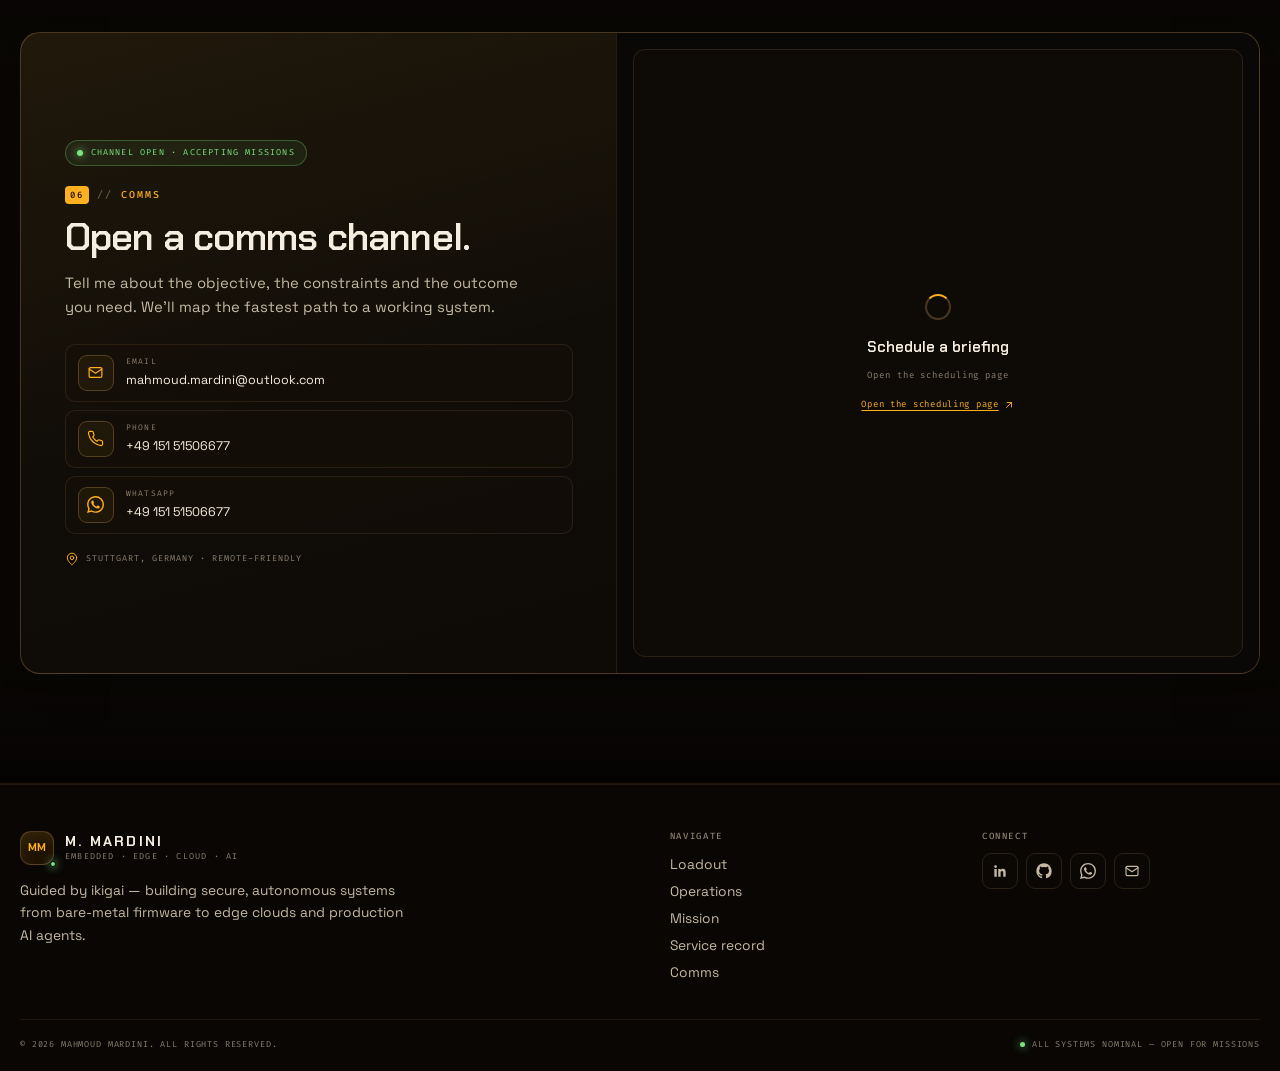
==== commit 8a985e6f: "Version static assets to bypass stale edge cache" ====
--- a/index.html
+++ b/index.html
@@ -66,7 +66,7 @@
     })();
   </script>
 
-  <link rel="stylesheet" href="assets/css/styles.css">
+  <link rel="stylesheet" href="assets/css/styles.css?v=20261118-1">
 
   <script type="application/ld+json">
   {
@@ -1247,7 +1247,7 @@
     <svg class="icon" aria-hidden="true"><use href="assets/icons.svg#i-arrow-up"></use></svg>
   </button>
 
-  <script src="assets/js/i18n.js"></script>
-  <script src="assets/js/main.js"></script>
+  <script src="assets/js/i18n.js?v=20261118-1"></script>
+  <script src="assets/js/main.js?v=20261118-1"></script>
 </body>
 </html>
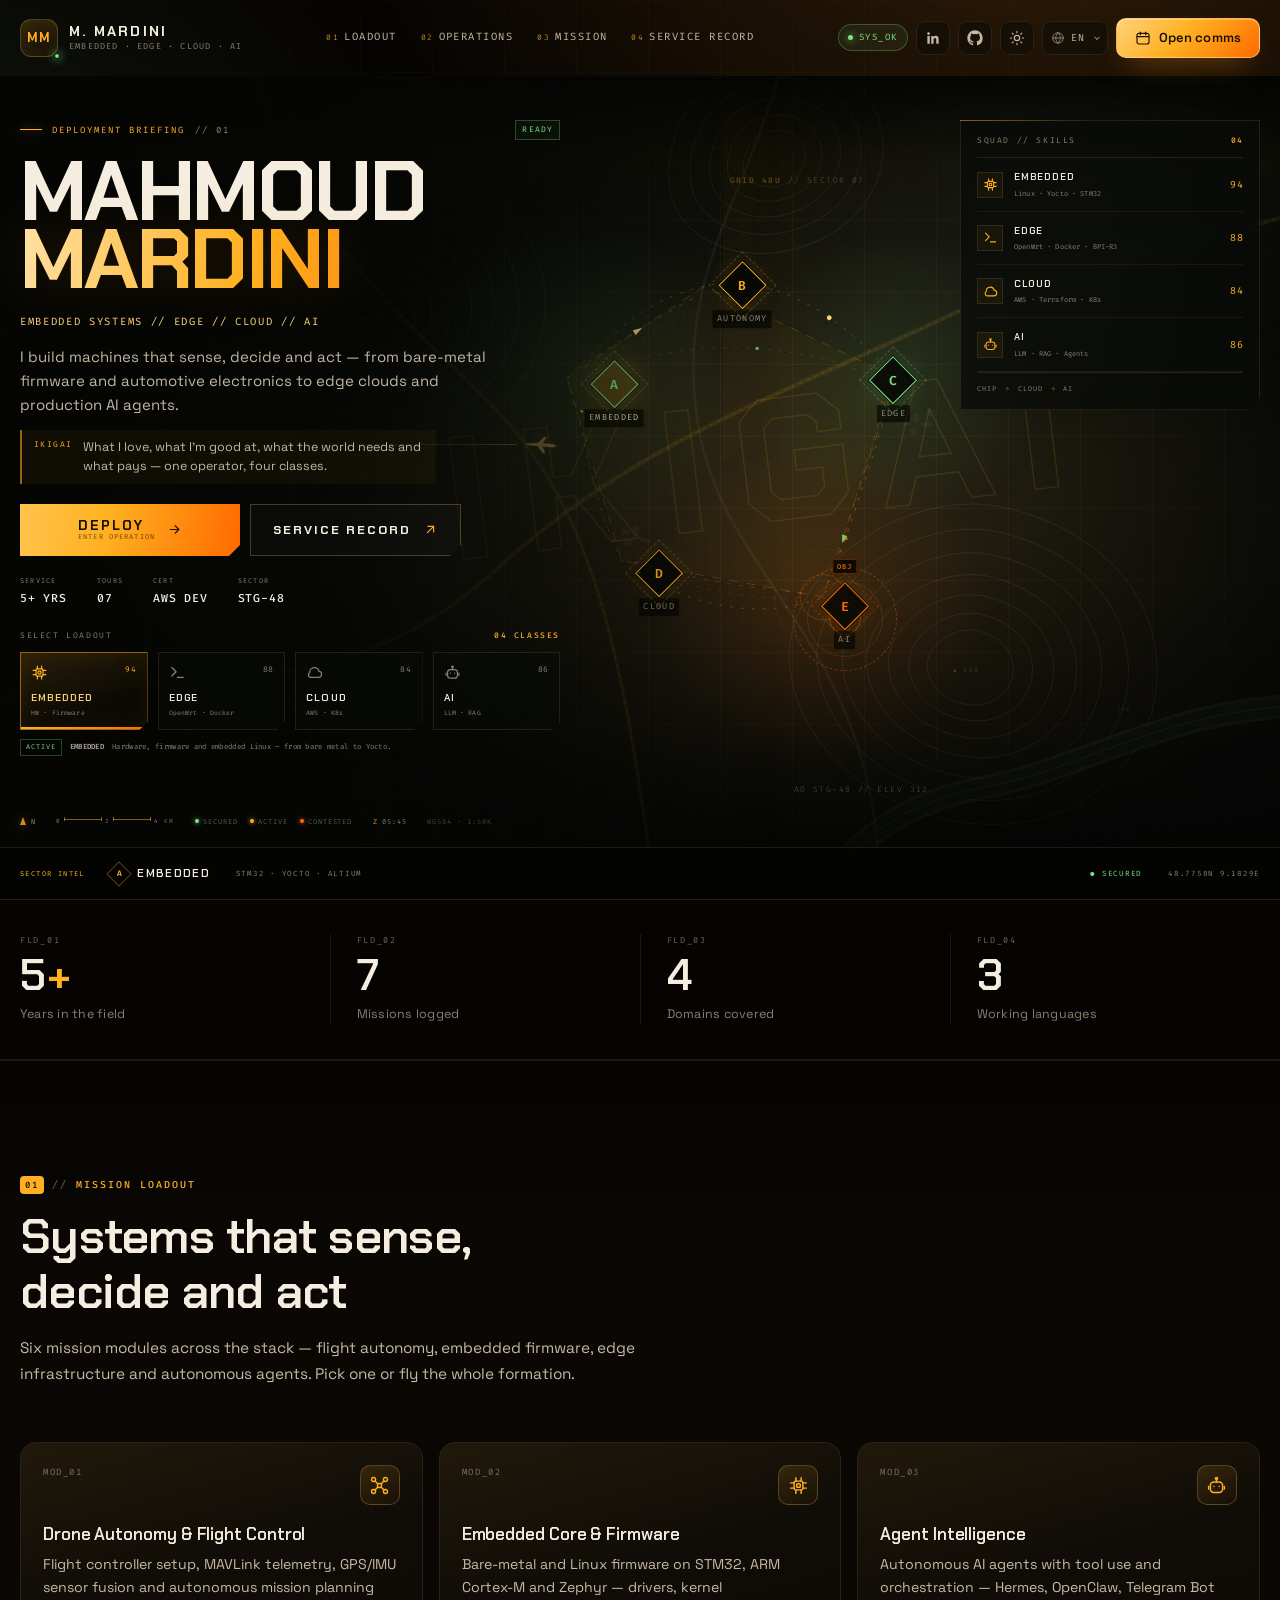
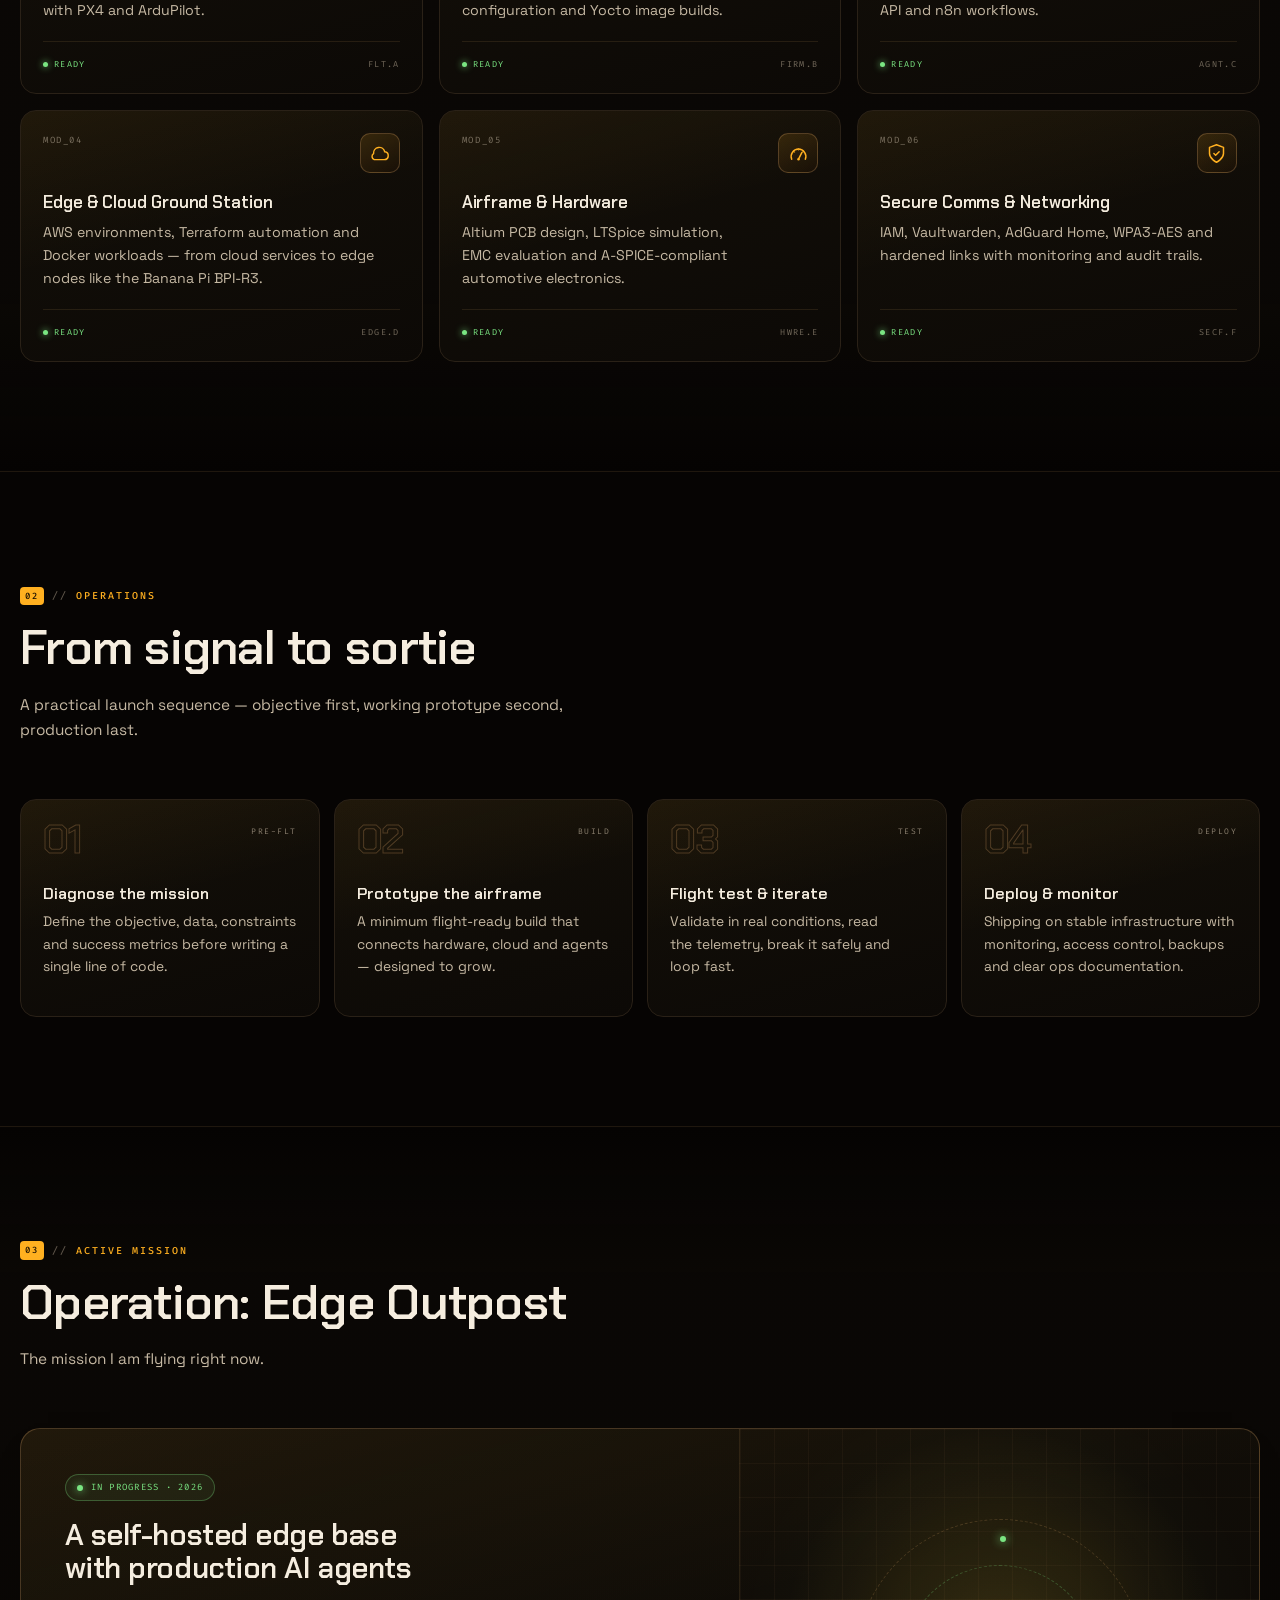
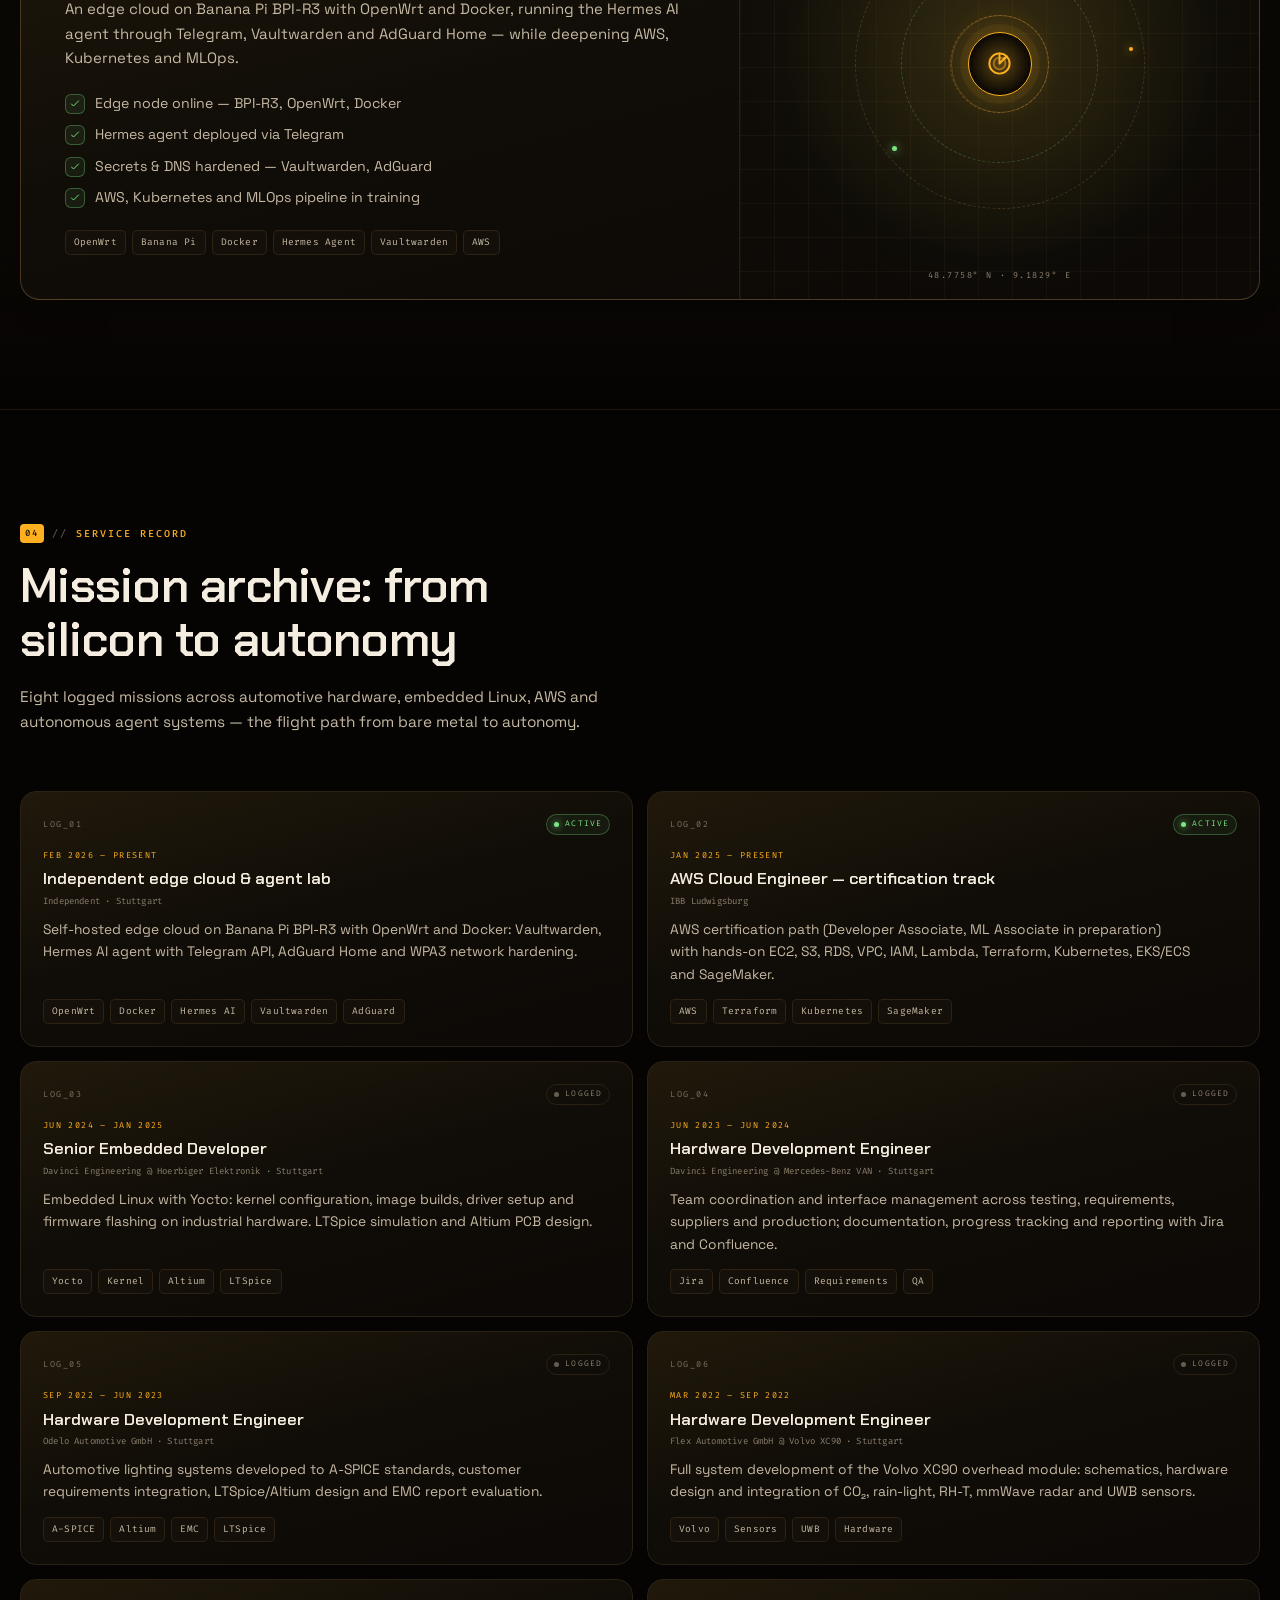
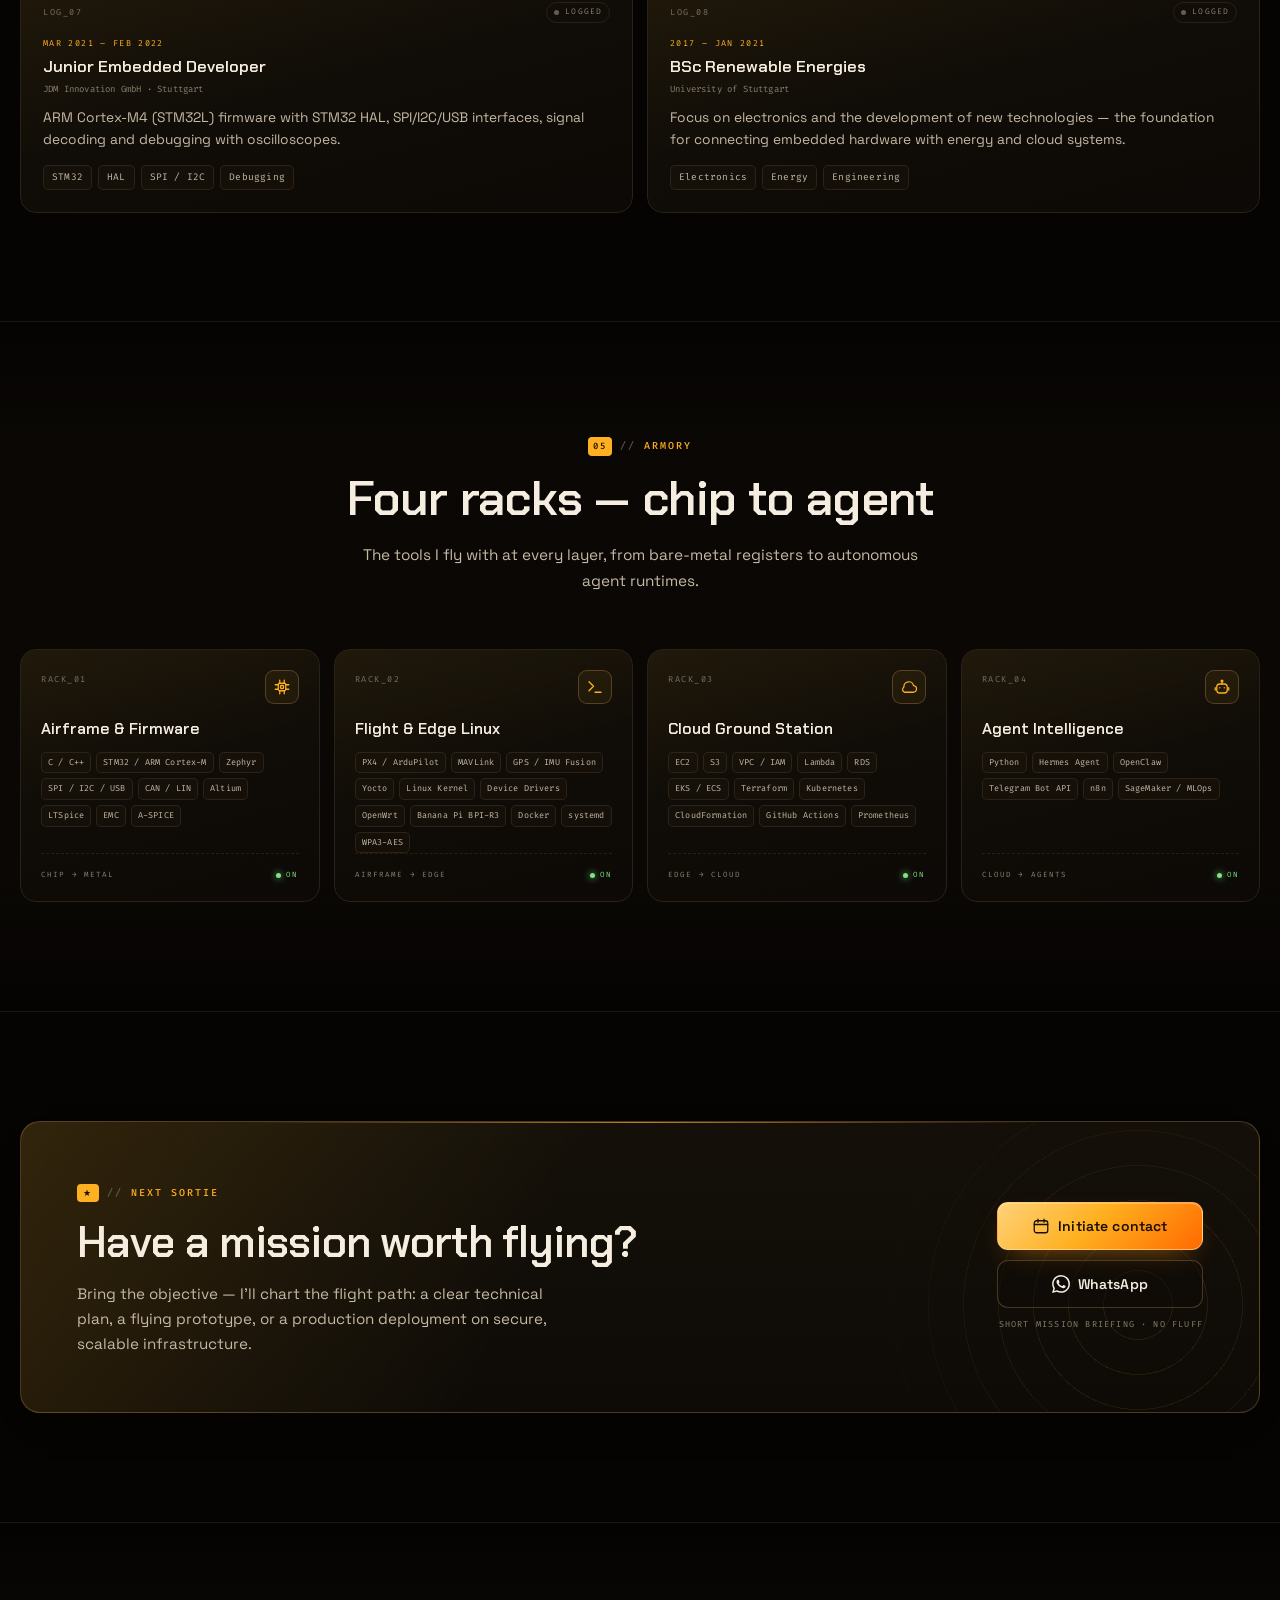
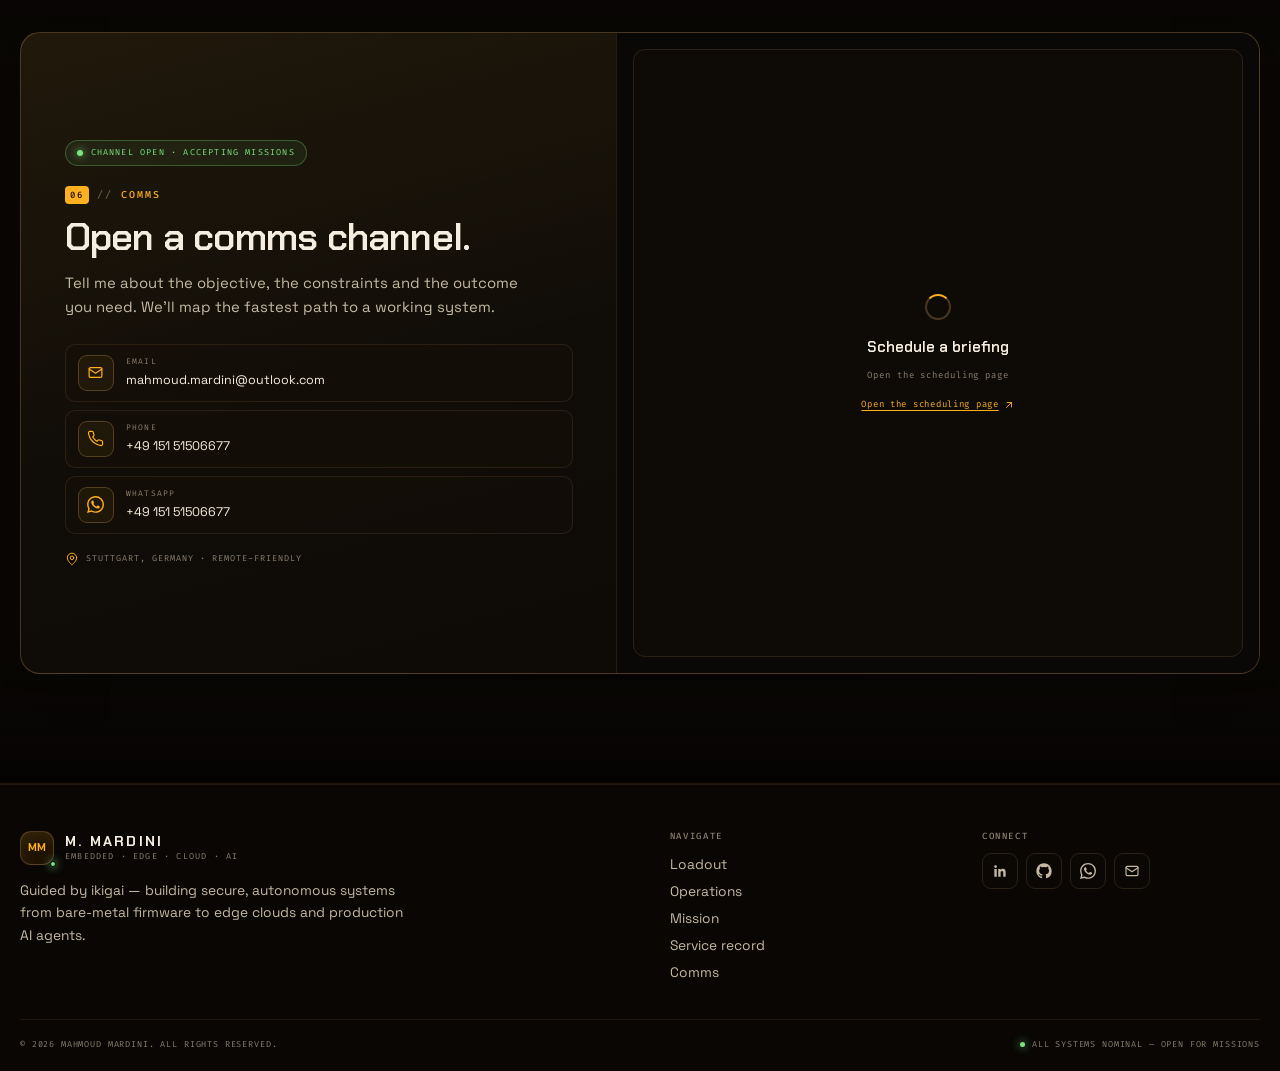
==== commit 8e4f0591: "Anchor sector curtain to capture points, add data links and objective marker" ====
--- a/index.html
+++ b/index.html
@@ -66,7 +66,7 @@
     })();
   </script>
 
-  <link rel="stylesheet" href="assets/css/styles.css?v=20261118-1">
+  <link rel="stylesheet" href="assets/css/styles.css?v=20261118-2">
 
   <script type="application/ld+json">
   {
@@ -283,6 +283,36 @@
         <path id="frontCE" d="M 992 344 C 972 408 948 486 930 550" stroke="#ff6a00" stroke-opacity="0.3" stroke-width="1" stroke-dasharray="4 9" class="frontline"/>
         <path id="frontDE" d="M 714 532 C 792 554 856 562 906 566" stroke="#ffb020" stroke-opacity="0.22" stroke-width="1" stroke-dasharray="4 9" class="frontline"/>
 
+        <!-- data links between sectors -->
+        <g fill="none" stroke-linecap="round">
+          <path id="commsAC" d="M 660 330 C 760 286 880 286 980 330" stroke="#7ae582" stroke-opacity="0.14" stroke-width="1" stroke-dasharray="3 9" class="comms-line"/>
+          <path id="commsBA" d="M 800 245 C 740 280 690 302 660 320" stroke="#7ae582" stroke-opacity="0.12" stroke-width="1" stroke-dasharray="3 9" class="comms-line"/>
+          <path id="commsCE" d="M 990 345 C 970 420 950 500 930 550" stroke="#ff6a00" stroke-opacity="0.18" stroke-width="1" stroke-dasharray="3 9" class="comms-line"/>
+          <path id="commsAD" d="M 655 350 C 660 420 675 480 695 515" stroke="#ffb020" stroke-opacity="0.12" stroke-width="1" stroke-dasharray="3 9" class="comms-line"/>
+          <path id="commsDE" d="M 725 540 C 790 565 860 575 900 570" stroke="#ffb020" stroke-opacity="0.14" stroke-width="1" stroke-dasharray="3 9" class="comms-line"/>
+        </g>
+        <g fill="#7ae582">
+          <circle r="1.8" opacity="0.75">
+            <animateMotion dur="8s" repeatCount="indefinite">
+              <mpath href="#commsAC"/>
+            </animateMotion>
+          </circle>
+        </g>
+        <g fill="#ffb020">
+          <circle r="1.6" opacity="0.7">
+            <animateMotion dur="7s" begin="-3s" repeatCount="indefinite">
+              <mpath href="#commsAD"/>
+            </animateMotion>
+          </circle>
+        </g>
+        <g fill="#ff6a00">
+          <circle r="1.8" opacity="0.75">
+            <animateMotion dur="6s" repeatCount="indefinite">
+              <mpath href="#commsCE"/>
+            </animateMotion>
+          </circle>
+        </g>
+
         <!-- moving units -->
         <g fill="#ffd27a">
           <polygon points="-5,-3.2 5,0 -5,3.2" opacity="0.9">
@@ -394,6 +424,11 @@
           <span class="d-flag__name">AI</span>
         </button>
 
+        <span class="objective-marker" style="--x:66;--y:66" aria-hidden="true">
+          <i></i>
+          <b data-i18n="objective_label">OBJ</b>
+        </span>
+
         <div class="deploy-scan" aria-hidden="true"></div>
         <div class="deploy-grain" aria-hidden="true"></div>
 
@@ -439,15 +474,14 @@
             <span class="sector-card__proof-label" data-i18n="sector_proof_label">Proof</span>
             <p id="sectorCardProof">Yocto images, kernel config and driver bring-up at Hoerbiger.</p>
           </div>
-          <div class="sector-card__tags" id="sectorCardTags">
-            <span>STM32</span><span>Yocto</span><span>Altium</span>
-          </div>
           <div class="sector-card__foot">
-            <span id="sectorCardCoord" dir="ltr">48.7758N 9.1829E</span>
+            <span class="sector-card__stack" id="sectorCardStack" dir="ltr">STM32 · Yocto · Altium</span>
             <span class="sector-card__hint" data-i18n="sector_hint">Click for intel</span>
           </div>
         </div>
       </div>
+
+      <span class="sector-card__stem" id="sectorCardStem" aria-hidden="true"></span>
 
       <div class="container deploy-shell">
         <div class="deploy-main">
@@ -1247,7 +1281,7 @@
     <svg class="icon" aria-hidden="true"><use href="assets/icons.svg#i-arrow-up"></use></svg>
   </button>
 
-  <script src="assets/js/i18n.js?v=20261118-1"></script>
-  <script src="assets/js/main.js?v=20261118-1"></script>
+  <script src="assets/js/i18n.js?v=20261118-2"></script>
+  <script src="assets/js/main.js?v=20261118-2"></script>
 </body>
 </html>
--- a/assets/css/styles.css
+++ b/assets/css/styles.css
@@ -1082,6 +1082,9 @@
 }
 
 /* ----- capture points ----- */
+.frontline { animation: deploy-front-flow 4.6s linear infinite; }
+.comms-line { animation: deploy-comms-flow 7s linear infinite; }
+
 .d-flag {
   position: absolute;
   left: calc(var(--x) * 1%);
@@ -1198,6 +1201,64 @@
 .d-flag:focus-visible .d-flag__mark {
   outline: 1px solid var(--d-amber);
   outline-offset: 5px;
+}
+
+/* ----- primary objective marker ----- */
+.objective-marker {
+  position: absolute;
+  left: calc(var(--x) * 1%);
+  top: calc(var(--y) * 1%);
+  z-index: 3;
+  width: 104px;
+  height: 104px;
+  margin: -52px 0 0 -52px;
+  pointer-events: none;
+}
+
+.objective-marker i {
+  position: absolute;
+  inset: 0;
+  border: 1px dashed rgba(255, 106, 0, 0.35);
+  border-radius: 50%;
+  animation: deploy-objective-spin 20s linear infinite;
+}
+
+.objective-marker i::before {
+  content: "";
+  position: absolute;
+  inset: 13px;
+  border: 1px solid rgba(255, 106, 0, 0.18);
+  border-radius: 50%;
+}
+
+.objective-marker i::after {
+  content: "";
+  position: absolute;
+  inset: 35px;
+  border: 1px solid rgba(255, 106, 0, 0.4);
+  border-radius: 50%;
+  animation: deploy-objective-pulse 3.6s ease-out infinite;
+}
+
+.objective-marker b {
+  position: absolute;
+  left: 50%;
+  top: -8px;
+  transform: translateX(-50%);
+  padding: 1px 4px;
+  font-family: var(--font-mono);
+  font-size: 7px;
+  font-weight: 500;
+  letter-spacing: 0.16em;
+  text-transform: uppercase;
+  color: var(--d-orange);
+  background: rgba(4, 6, 3, 0.82);
+  border: 1px solid rgba(255, 106, 0, 0.3);
+  white-space: nowrap;
+}
+
+html[dir="rtl"] .objective-marker {
+  left: calc((100 - var(--x)) * 1%);
 }
 
 /* ----- cursor reticle ----- */
@@ -2013,7 +2074,7 @@
 .sector-card {
   position: absolute;
   z-index: 3;
-  width: 330px;
+  width: 294px;
   pointer-events: none;
   opacity: 0;
   visibility: hidden;
@@ -2029,7 +2090,7 @@
 
 .sector-card__body {
   position: relative;
-  padding: 13px 14px 11px;
+  padding: 11px 13px 9px;
   background: rgba(7, 9, 6, 0.95);
   border: 1px solid var(--d-line-strong);
   clip-path: polygon(0 0, 100% 0, 100% calc(100% - 10px), calc(100% - 10px) 100%, 0 100%);
@@ -2106,7 +2167,7 @@
 .sector-card__status.is-contested { color: var(--d-orange); }
 
 .sector-card__desc {
-  margin-block-start: 10px;
+  margin-block-start: 8px;
   font-size: 12px;
   line-height: 1.5;
   color: var(--d-text-2);
@@ -2116,7 +2177,7 @@
   display: flex;
   align-items: center;
   gap: 7px;
-  margin-block-start: 9px;
+  margin-block-start: 8px;
   font-family: var(--font-mono);
   font-size: 7px;
   letter-spacing: 0.1em;
@@ -2152,7 +2213,7 @@
   display: flex;
   align-items: flex-start;
   gap: 8px;
-  margin-block-start: 9px;
+  margin-block-start: 8px;
 }
 
 .sector-card__proof-label {
@@ -2171,31 +2232,13 @@
   color: var(--d-text-2);
 }
 
-.sector-card__tags {
-  display: flex;
-  flex-wrap: wrap;
-  gap: 4px;
-  margin-block-start: 10px;
-}
-
-.sector-card__tags span {
-  padding: 2px 5px;
-  font-family: var(--font-mono);
-  font-size: 7.5px;
-  letter-spacing: 0.02em;
-  color: var(--d-text-2);
-  background: rgba(255, 176, 32, 0.05);
-  border: 1px solid var(--d-line);
-  white-space: nowrap;
-}
-
 .sector-card__foot {
   display: flex;
   align-items: center;
   justify-content: space-between;
   gap: 10px;
-  margin-block-start: 11px;
-  padding-block-start: 9px;
+  margin-block-start: 8px;
+  padding-block-start: 7px;
   font-family: var(--font-mono);
   font-size: 7px;
   letter-spacing: 0.08em;
@@ -2204,10 +2247,31 @@
 }
 
 .sector-card__hint {
+  flex: none;
   color: var(--d-amber);
   opacity: 0.8;
   white-space: nowrap;
 }
+
+.sector-card__stack {
+  min-width: 0;
+  overflow: hidden;
+  color: var(--d-muted);
+  white-space: nowrap;
+  text-overflow: ellipsis;
+}
+
+.sector-card__stem {
+  position: absolute;
+  z-index: 3;
+  pointer-events: none;
+  opacity: 0;
+  background: rgba(255, 176, 32, 0.45);
+  box-shadow: 0 0 7px rgba(255, 176, 32, 0.25);
+  transition: opacity 0.18s ease;
+}
+
+.sector-card__stem.is-open { opacity: 1; }
 
 /* ----- keyframes ----- */
 @keyframes deploy-grid-drift {
@@ -2241,6 +2305,23 @@
   23%, 100% { transform: translate3d(880px, 44px, 0); opacity: 0; }
 }
 
+@keyframes deploy-front-flow {
+  to { stroke-dashoffset: -52; }
+}
+
+@keyframes deploy-comms-flow {
+  to { stroke-dashoffset: -48; }
+}
+
+@keyframes deploy-objective-spin {
+  to { transform: rotate(360deg); }
+}
+
+@keyframes deploy-objective-pulse {
+  0% { transform: scale(0.8); opacity: 0.6; }
+  70%, 100% { transform: scale(1.25); opacity: 0; }
+}
+
 @keyframes deploy-flag-in {
   from { opacity: 0; transform: translate(-50%, -50%) scale(0.82); }
   to { opacity: 1; transform: translate(-50%, -50%) scale(1); }
@@ -2283,7 +2364,8 @@
 
 /* ----- responsive ----- */
 @media (max-width: 1279px) {
-  .d-flag { display: none; }
+  .d-flag,
+  .objective-marker { display: none; }
 }
 
 @media (max-width: 1180px) {
@@ -2480,6 +2562,25 @@
   .squad-panel { padding: 12px 14px; }
 
   .d-skill { padding-block: 9px; }
+
+  .sector-card__body { padding: 11px 13px 9px; }
+
+  .sector-card__desc {
+    margin-block-start: 8px;
+    font-size: 11.5px;
+    line-height: 1.45;
+  }
+
+  .sector-card__power,
+  .sector-card__proof,
+  .sector-card__foot { margin-block-start: 8px; }
+
+  .sector-card__proof p {
+    font-size: 11px;
+    line-height: 1.4;
+  }
+
+  .sector-card__foot { padding-block-start: 7px; }
 }
 
 html[data-theme="light"] .hero--deploy {
@@ -2537,11 +2638,15 @@
   .deploy-clouds span,
   .deploy-flyby,
   .deploy-scan,
+  .frontline,
+  .comms-line,
   .d-flag,
   .d-flag__ping,
   .d-flag.is-active .d-flag__mark::after,
   .d-btn--deploy::before,
   .deploy-reticle__ring::after,
+  .objective-marker i,
+  .objective-marker i::after,
   .briefing,
   .squad-panel,
   .intelbar {
@@ -2553,7 +2658,8 @@
   .intelbar__tags,
   .intelbar__right,
   .sector-card,
-  .sector-card__meter i {
+  .sector-card__meter i,
+  .sector-card__stem {
     transition: none !important;
   }
 
@@ -4157,6 +4263,7 @@
   .deploy-map,
   .deploy-scrim,
   .sector-card,
+  .sector-card__stem,
   .deploy-actions,
   .squad-panel,
   .intelbar,
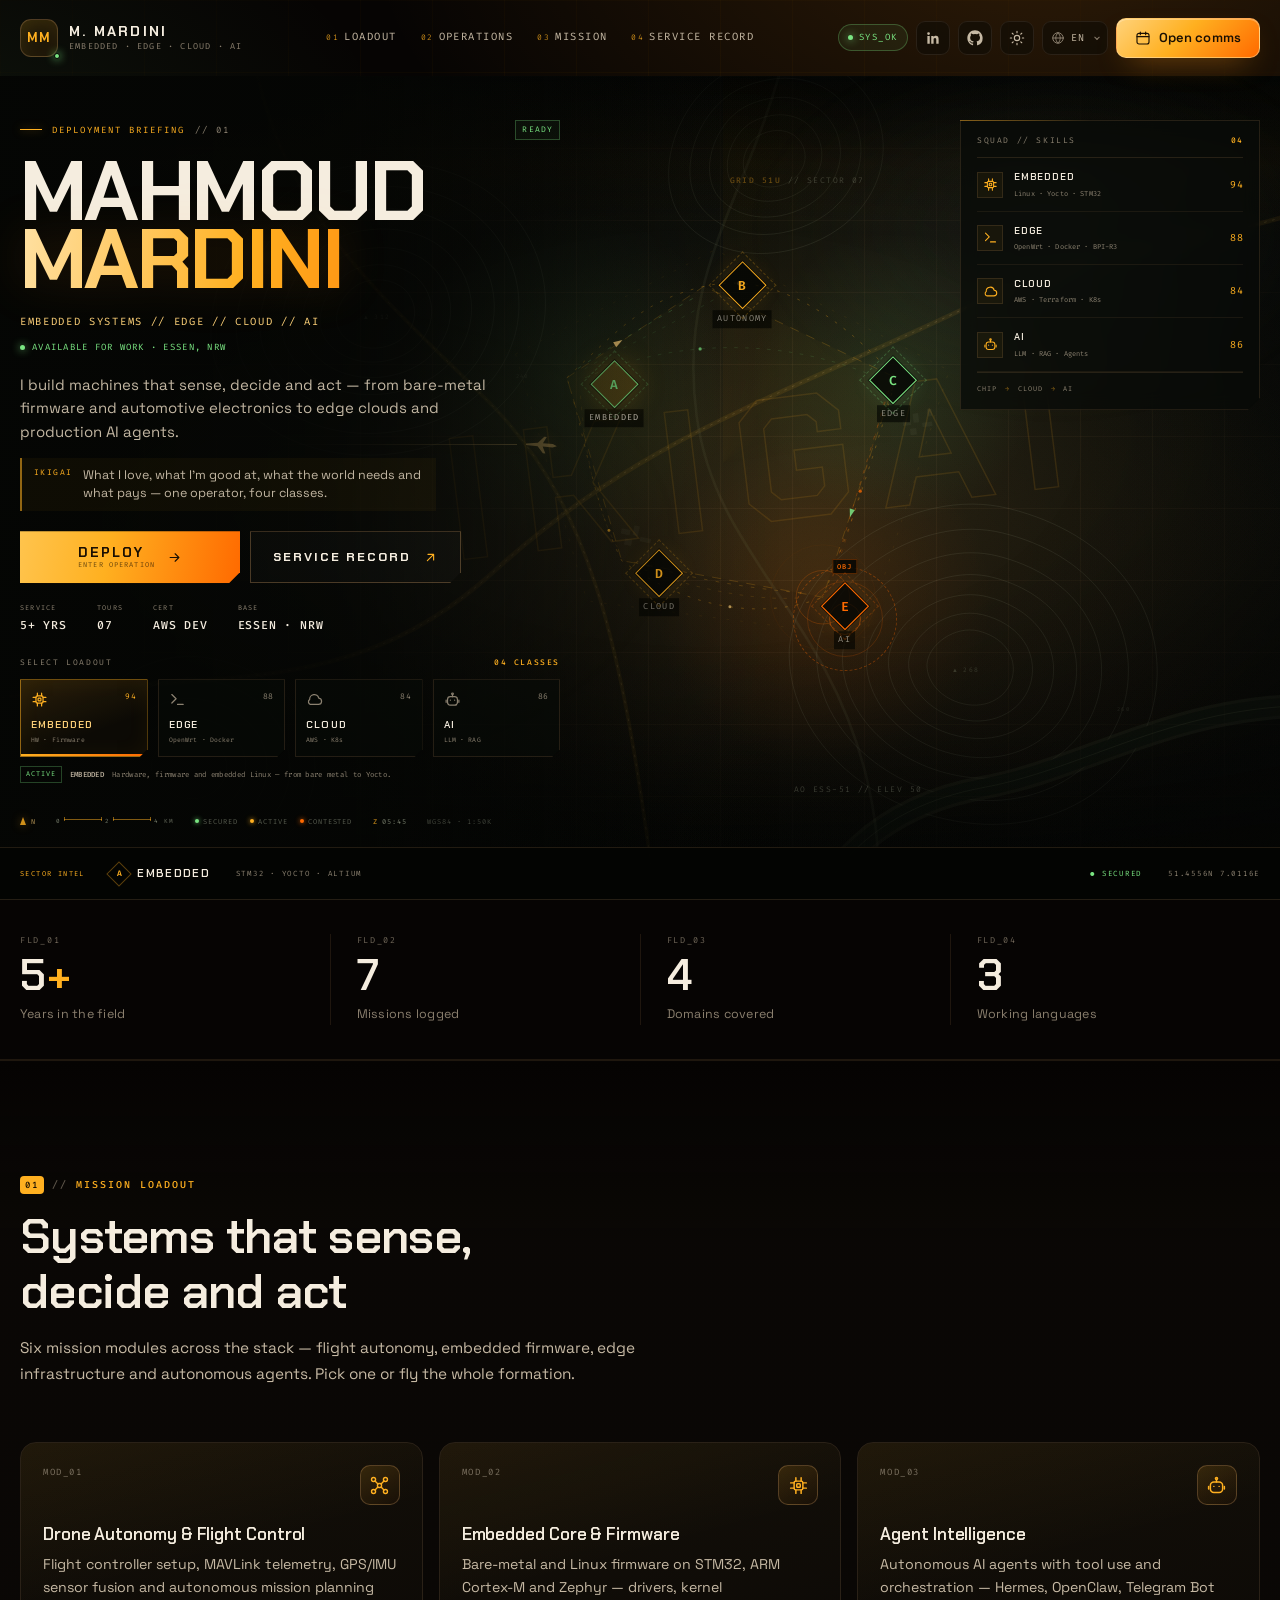
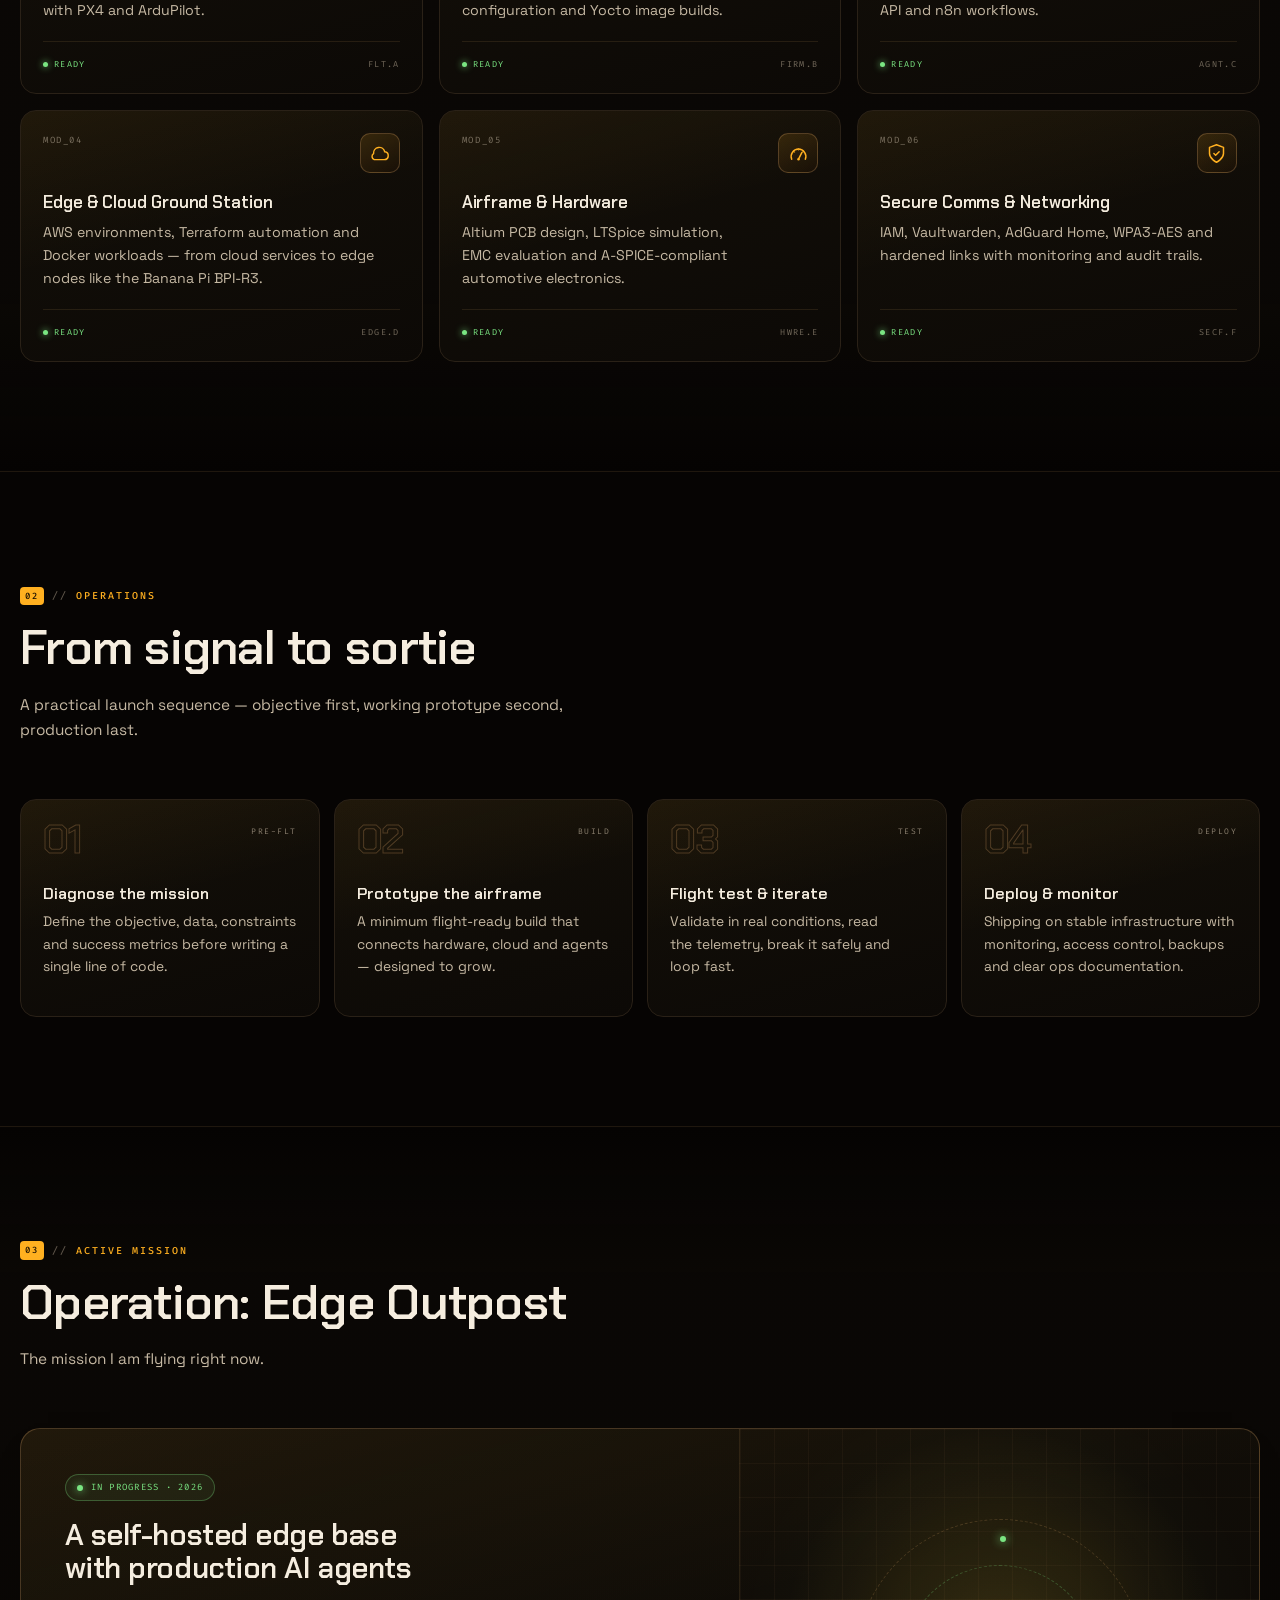
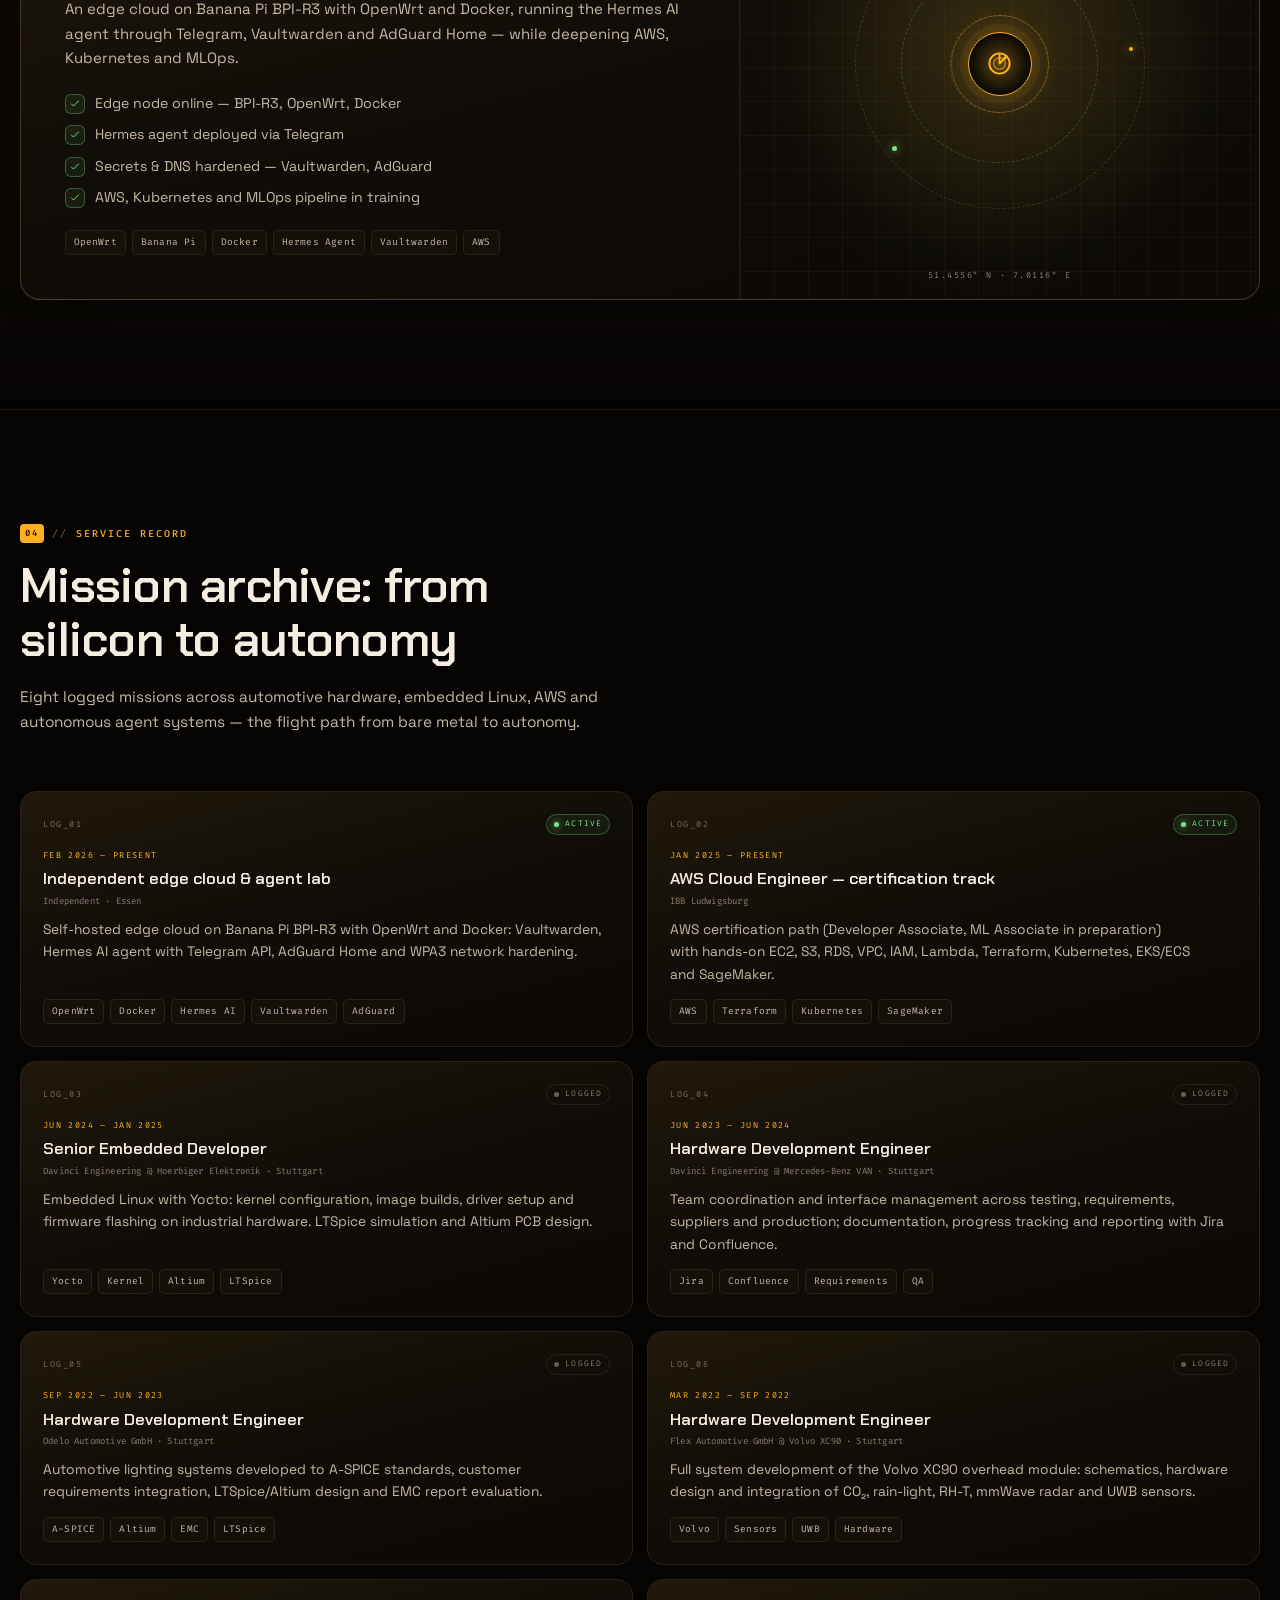
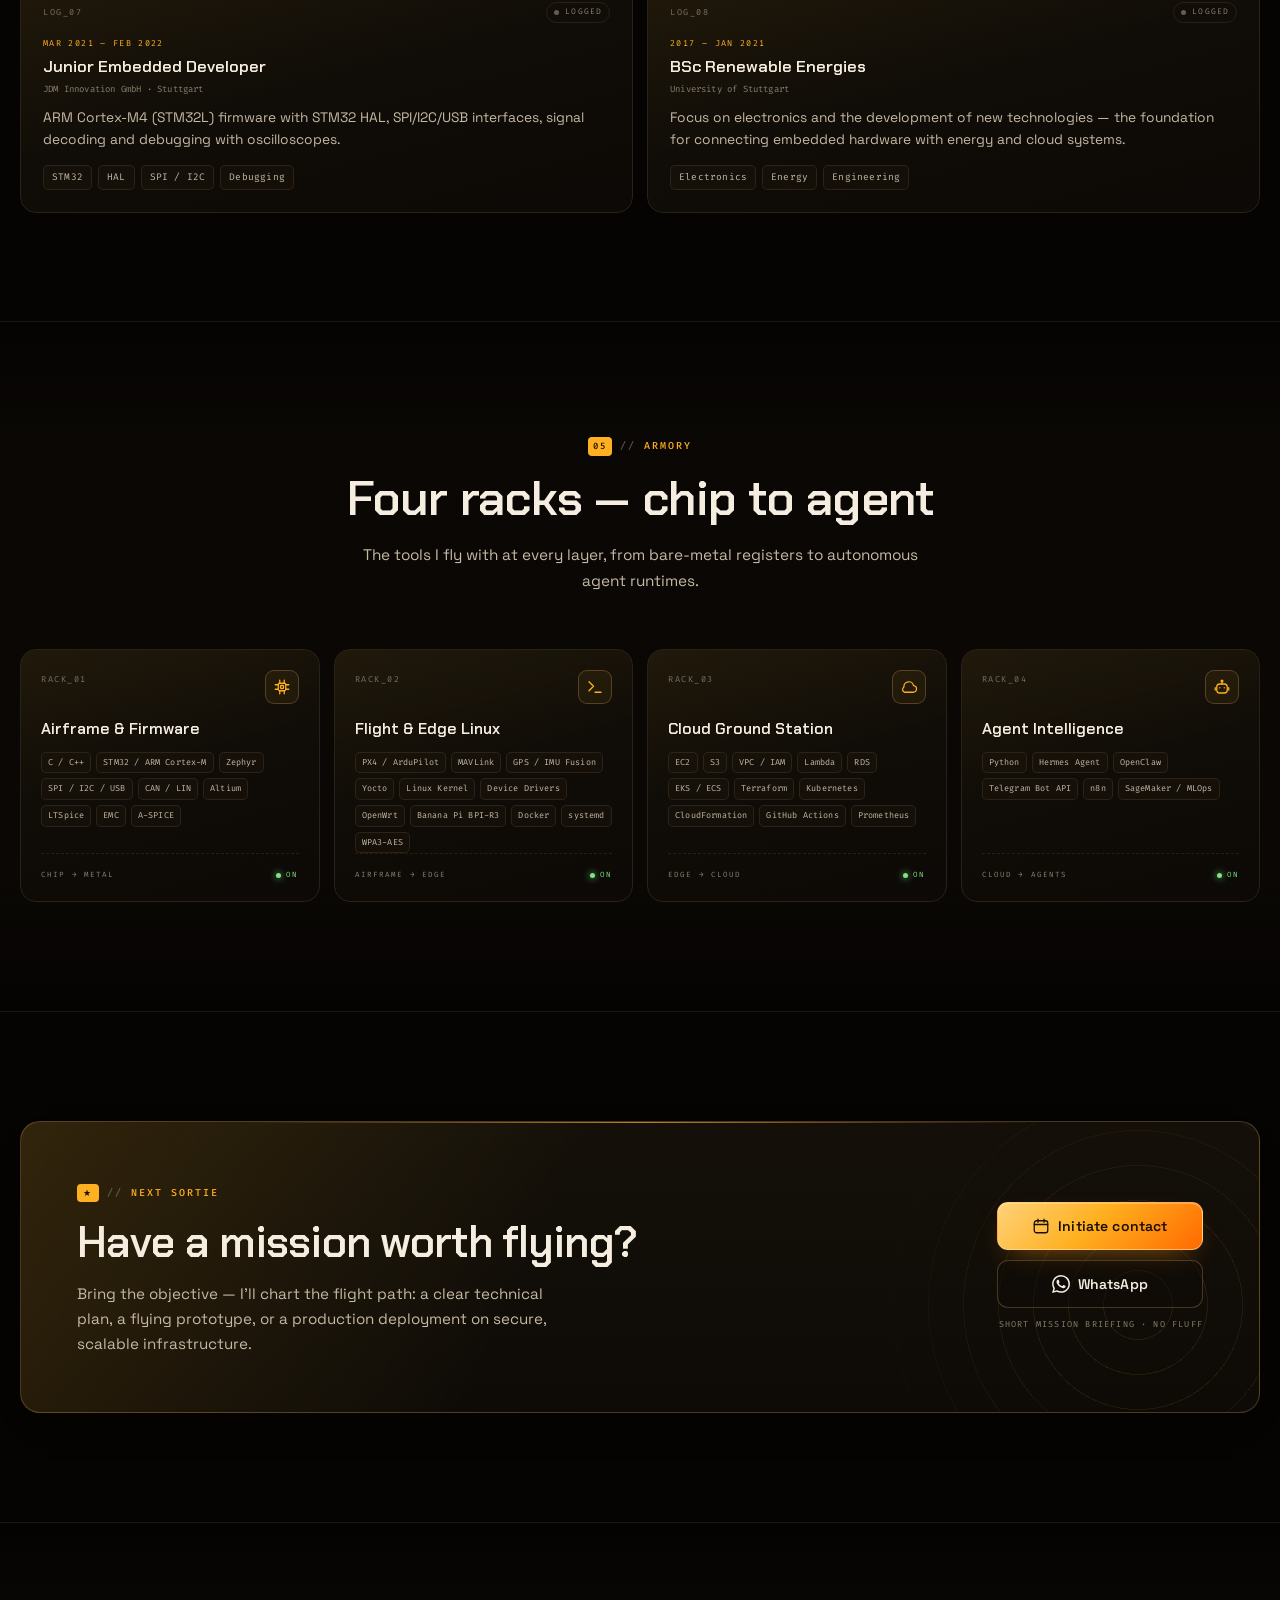
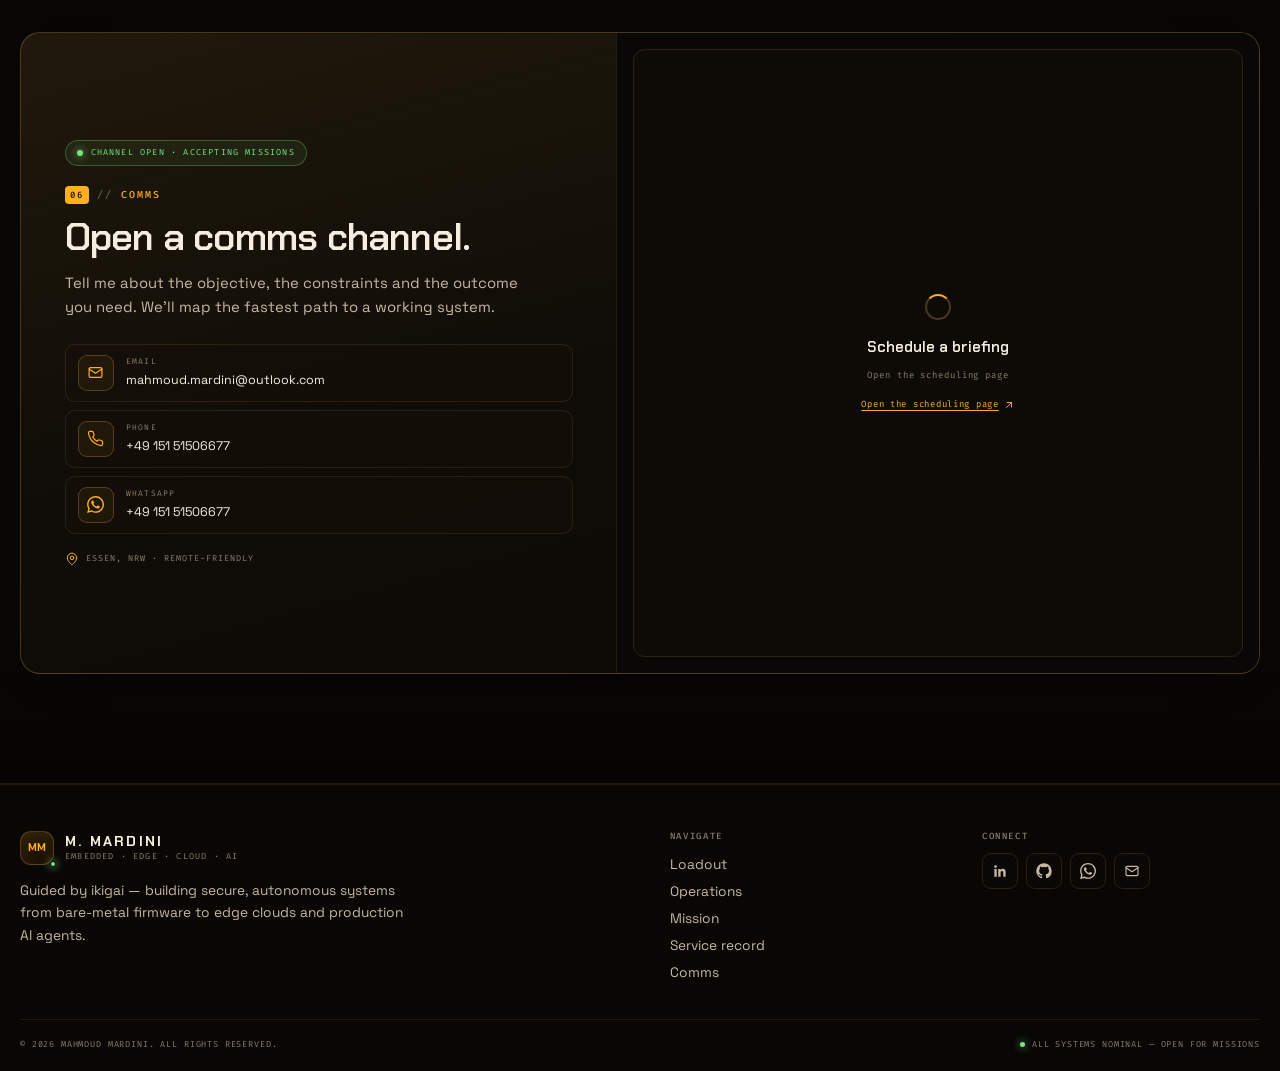
==== commit cdef339b: "Relocate base to Essen NRW, add availability status and mobile map performance" ====
--- a/index.html
+++ b/index.html
@@ -4,7 +4,7 @@
   <meta charset="UTF-8">
   <meta name="viewport" content="width=device-width, initial-scale=1.0">
   <title data-i18n="page_title">Mahmoud Mardini — Embedded, Edge, Cloud &amp; AI Systems</title>
-  <meta name="description" data-i18n-content="page_desc" content="Mahmoud Mardini — flight systems engineer in Stuttgart. 5+ years from bare-metal firmware and automotive electronics to edge clouds and production AI agents.">
+  <meta name="description" data-i18n-content="page_desc" content="Mahmoud Mardini — flight systems engineer in Essen, NRW. 5+ years from bare-metal firmware and automotive electronics to edge clouds and production AI agents.">
   <meta name="theme-color" content="#060403">
   <meta name="color-scheme" content="dark light">
   <link rel="canonical" href="https://cv.mardini-ing.workers.dev/">
@@ -13,15 +13,15 @@
   <meta property="og:type" content="website">
   <meta property="og:url" content="https://cv.mardini-ing.workers.dev/">
   <meta property="og:title" content="Mahmoud Mardini — Embedded, Edge, Cloud &amp; AI Systems">
-  <meta property="og:description" content="Flight systems engineer in Stuttgart. Bare-metal firmware, edge clouds and production AI agents.">
-  <meta property="og:image" content="https://cv.mardini-ing.workers.dev/assets/og-image.png">
+  <meta property="og:description" content="Flight systems engineer in Essen, NRW. Bare-metal firmware, edge clouds and production AI agents.">
+  <meta property="og:image" content="https://cv.mardini-ing.workers.dev/assets/og-image.png?v=20261118-3">
   <meta property="og:image:width" content="1200">
   <meta property="og:image:height" content="630">
   <meta property="og:image:alt" content="Mahmoud Mardini — deployment briefing over a tactical sector map with four classes: Embedded, Edge, Cloud and AI.">
   <meta name="twitter:card" content="summary_large_image">
   <meta name="twitter:title" content="Mahmoud Mardini — Embedded, Edge, Cloud &amp; AI Systems">
-  <meta name="twitter:description" content="Flight systems engineer in Stuttgart. Bare-metal firmware, edge clouds and production AI agents.">
-  <meta name="twitter:image" content="https://cv.mardini-ing.workers.dev/assets/og-image.png">
+  <meta name="twitter:description" content="Flight systems engineer in Essen, NRW. Bare-metal firmware, edge clouds and production AI agents.">
+  <meta name="twitter:image" content="https://cv.mardini-ing.workers.dev/assets/og-image.png?v=20261118-3">
   <meta name="twitter:image:alt" content="Mahmoud Mardini — deployment briefing over a tactical sector map with four classes: Embedded, Edge, Cloud and AI.">
 
   <link rel="icon" type="image/svg+xml" href="assets/favicon.svg">
@@ -66,21 +66,21 @@
     })();
   </script>
 
-  <link rel="stylesheet" href="assets/css/styles.css?v=20261118-2">
+  <link rel="stylesheet" href="assets/css/styles.css?v=20261118-3">
 
   <script type="application/ld+json">
   {
     "@context": "https://schema.org",
     "@type": "Person",
     "name": "Mahmoud Mardini",
-    "jobTitle": "Embedded Systems, Drone Autonomy & AI Agents Engineer",
+    "jobTitle": "Embedded, Edge, Cloud & AI Systems Engineer",
     "url": "https://cv.mardini-ing.workers.dev/",
     "email": "mailto:mahmoud.mardini@outlook.com",
     "telephone": "+4915151506677",
     "address": {
       "@type": "PostalAddress",
-      "addressLocality": "Stuttgart",
-      "addressRegion": "Baden-Württemberg",
+      "addressLocality": "Essen",
+      "addressRegion": "Nordrhein-Westfalen",
       "addressCountry": "DE"
     },
     "sameAs": [
@@ -102,7 +102,10 @@
       "Terraform",
       "Kubernetes",
       "AI Agents",
-      "Edge Computing"
+      "Edge Computing",
+      "OpenWrt",
+      "RAG",
+      "LLM Orchestration"
     ]
   }
   </script>
@@ -393,8 +396,8 @@
 
         <div class="deploy-vignette" aria-hidden="true"></div>
 
-        <span class="deploy-tag" aria-hidden="true" style="left: 57%; top: 12%"><b>GRID 48U</b> // SECTOR 07</span>
-        <span class="deploy-tag" aria-hidden="true" style="left: 62%; top: 86%">AO STG-48 // ELEV 312</span>
+        <span class="deploy-tag" aria-hidden="true" style="left: 57%; top: 12%"><b>GRID 51U</b> // SECTOR 07</span>
+        <span class="deploy-tag" aria-hidden="true" style="left: 62%; top: 86%">AO ESS-51 // ELEV 50</span>
 
         <div class="deploy-watermark" aria-hidden="true">IKIGAI</div>
 
@@ -435,7 +438,7 @@
         <div class="deploy-reticle" id="reticle" aria-hidden="true">
           <span class="deploy-reticle__ring"></span>
           <span class="deploy-reticle__dot"></span>
-          <span class="deploy-reticle__coord" id="reticleCoord" dir="ltr">48.7758N · 9.1829E</span>
+          <span class="deploy-reticle__coord" id="reticleCoord" dir="ltr">51.4556N · 7.0116E</span>
         </div>
       </div>
 
@@ -499,6 +502,8 @@
 
             <p class="deploy-role" data-i18n="hero_role">Embedded systems // Edge // Cloud // AI</p>
 
+            <p class="deploy-availability"><i aria-hidden="true"></i><span data-i18n="hero_availability">Available for work · Essen, NRW</span></p>
+
             <p class="deploy-lede" data-i18n="hero_desc">I build machines that sense, decide and act — from bare-metal firmware and automotive electronics to edge clouds and production AI agents.</p>
 
             <p class="deploy-ikigai">
@@ -521,7 +526,7 @@
               <div><small data-i18n="stat_service">Service</small><b data-i18n="stat_service_val">5+ YRS</b></div>
               <div><small data-i18n="stat_tours">Tours</small><b data-i18n="stat_tours_val">07</b></div>
               <div><small data-i18n="stat_cert">Cert</small><b data-i18n="stat_cert_val">AWS DEV</b></div>
-              <div><small data-i18n="stat_sector">Sector</small><b data-i18n="stat_sector_val">STG-48</b></div>
+              <div><small data-i18n="stat_sector">Base</small><b data-i18n="stat_sector_val">ESSEN · NRW</b></div>
             </div>
 
             <div class="loadout">
@@ -625,7 +630,7 @@
 
         <span class="intelbar__right">
           <span class="intelbar__status" id="intelStatus" data-i18n="intel_secured">● SECURED</span>
-          <span class="intelbar__coord" id="intelCoord" dir="ltr">48.7758N 9.1829E</span>
+          <span class="intelbar__coord" id="intelCoord" dir="ltr">51.4556N 7.0116E</span>
         </span>
       </div>
     </section>
@@ -857,7 +862,7 @@
                 <svg class="icon"><use href="assets/icons.svg#i-radar"></use></svg>
               </div>
             </div>
-            <span class="mission-coords" dir="ltr">48.7758° N · 9.1829° E</span>
+            <span class="mission-coords" dir="ltr">51.4556° N · 7.0116° E</span>
           </div>
         </div>
       </div>
@@ -880,7 +885,7 @@
             </div>
             <span class="log-date" data-i18n="exp1_date">Feb 2026 – Present</span>
             <h3 data-i18n="exp1_title">Independent edge cloud &amp; agent lab</h3>
-            <p class="log-org" data-i18n="exp1_company">Independent · Stuttgart</p>
+            <p class="log-org" data-i18n="exp1_company">Independent · Essen</p>
             <p class="log-desc" data-i18n="exp1_desc">Self-hosted edge cloud on Banana Pi BPI-R3 with OpenWrt and Docker: Vaultwarden, Hermes AI agent with Telegram API, AdGuard Home and WPA3 network hardening.</p>
             <div class="log-tags">
               <span class="tag">OpenWrt</span>
@@ -1191,7 +1196,7 @@
 
             <div class="contact-note">
               <svg class="icon" aria-hidden="true"><use href="assets/icons.svg#i-map-pin"></use></svg>
-              <span data-i18n="contact_note">Stuttgart, Germany · Remote-friendly</span>
+              <span data-i18n="contact_note">Essen, NRW · Remote-friendly</span>
             </div>
           </div>
 
@@ -1281,7 +1286,7 @@
     <svg class="icon" aria-hidden="true"><use href="assets/icons.svg#i-arrow-up"></use></svg>
   </button>
 
-  <script src="assets/js/i18n.js?v=20261118-2"></script>
-  <script src="assets/js/main.js?v=20261118-2"></script>
+  <script src="assets/js/i18n.js?v=20261118-3"></script>
+  <script src="assets/js/main.js?v=20261118-3"></script>
 </body>
 </html>
--- a/assets/css/styles.css
+++ b/assets/css/styles.css
@@ -1438,6 +1438,27 @@
   color: var(--d-amber-soft);
 }
 
+.deploy-availability {
+  display: inline-flex;
+  align-items: center;
+  gap: 7px;
+  margin-block-start: 10px;
+  font-family: var(--font-mono);
+  font-size: 9px;
+  letter-spacing: 0.14em;
+  text-transform: uppercase;
+  color: var(--d-green);
+}
+
+.deploy-availability i {
+  width: 5px;
+  height: 5px;
+  border-radius: 50%;
+  background: var(--d-green);
+  box-shadow: 0 0 8px var(--d-green);
+  animation: blink 2.8s ease-in-out infinite;
+}
+
 .deploy-lede {
   max-width: 47ch;
   margin-block-start: 15px;
@@ -2416,6 +2437,20 @@
 @media (max-width: 760px) {
   .hero--deploy { padding-block-start: 26px; }
 
+  .deploy-sweep,
+  .deploy-rings,
+  .deploy-clouds,
+  .deploy-flyby,
+  .deploy-scan {
+    display: none;
+  }
+
+  .deploy-grid,
+  .frontline,
+  .comms-line {
+    animation: none;
+  }
+
   .deploy-name { font-size: clamp(2.8rem, 12.5vw, 4rem); }
 
   .deploy-role { font-size: 9.5px; letter-spacing: 0.12em; }
@@ -2600,6 +2635,7 @@
 
 html[lang="ar"] .deploy-eyebrow,
 html[lang="ar"] .deploy-ready,
+html[lang="ar"] .deploy-availability,
 html[lang="ar"] .loadout-head,
 html[lang="ar"] .loadout-note,
 html[lang="ar"] .squad-panel__head,
@@ -2622,8 +2658,12 @@
 
 html[lang="ar"] .deploy-name {
   font-size: clamp(2.9rem, 5vw, 4.8rem);
-  line-height: 1.14;
+  line-height: 1.12;
   text-transform: none;
+}
+
+html[lang="ar"] .deploy-availability {
+  margin-block-start: 3px;
 }
 
 html[lang="ar"] .deploy-name .accent {
@@ -2647,6 +2687,7 @@
   .deploy-reticle__ring::after,
   .objective-marker i,
   .objective-marker i::after,
+  .deploy-availability i,
   .briefing,
   .squad-panel,
   .intelbar {
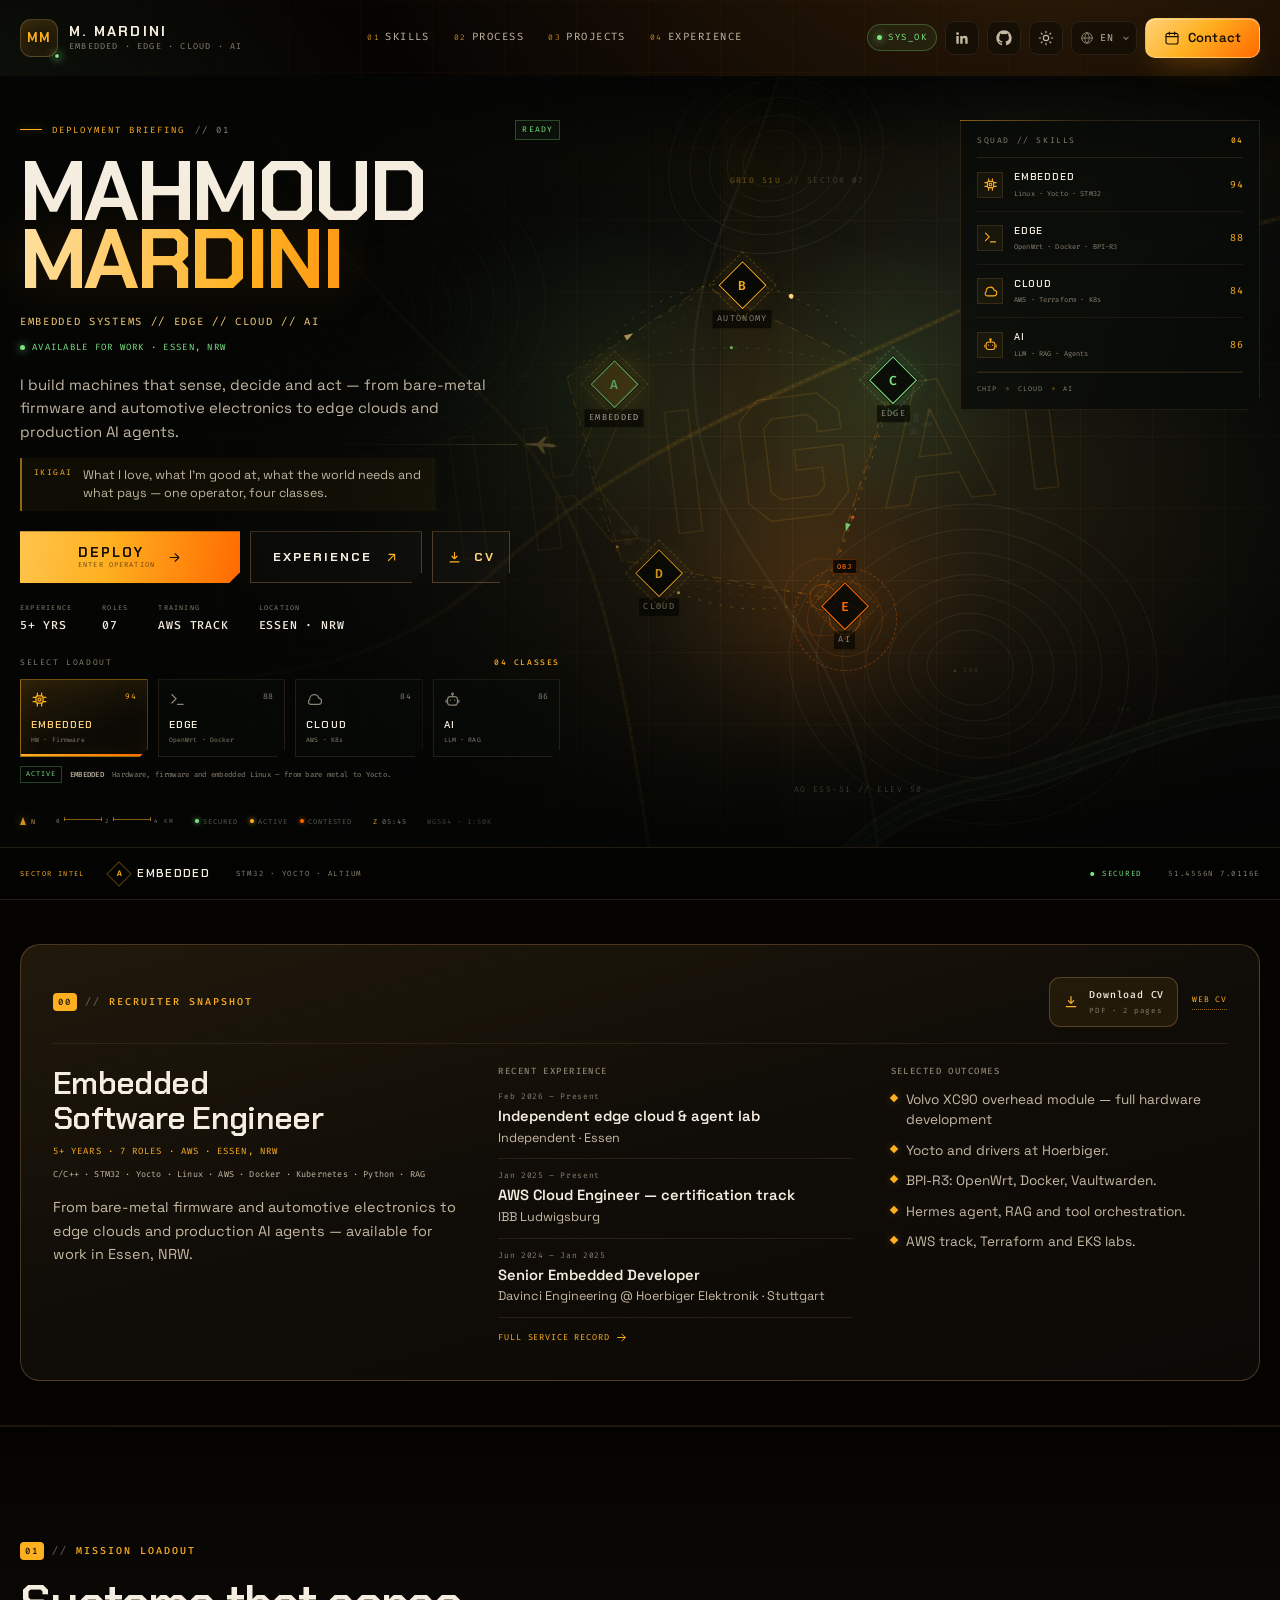
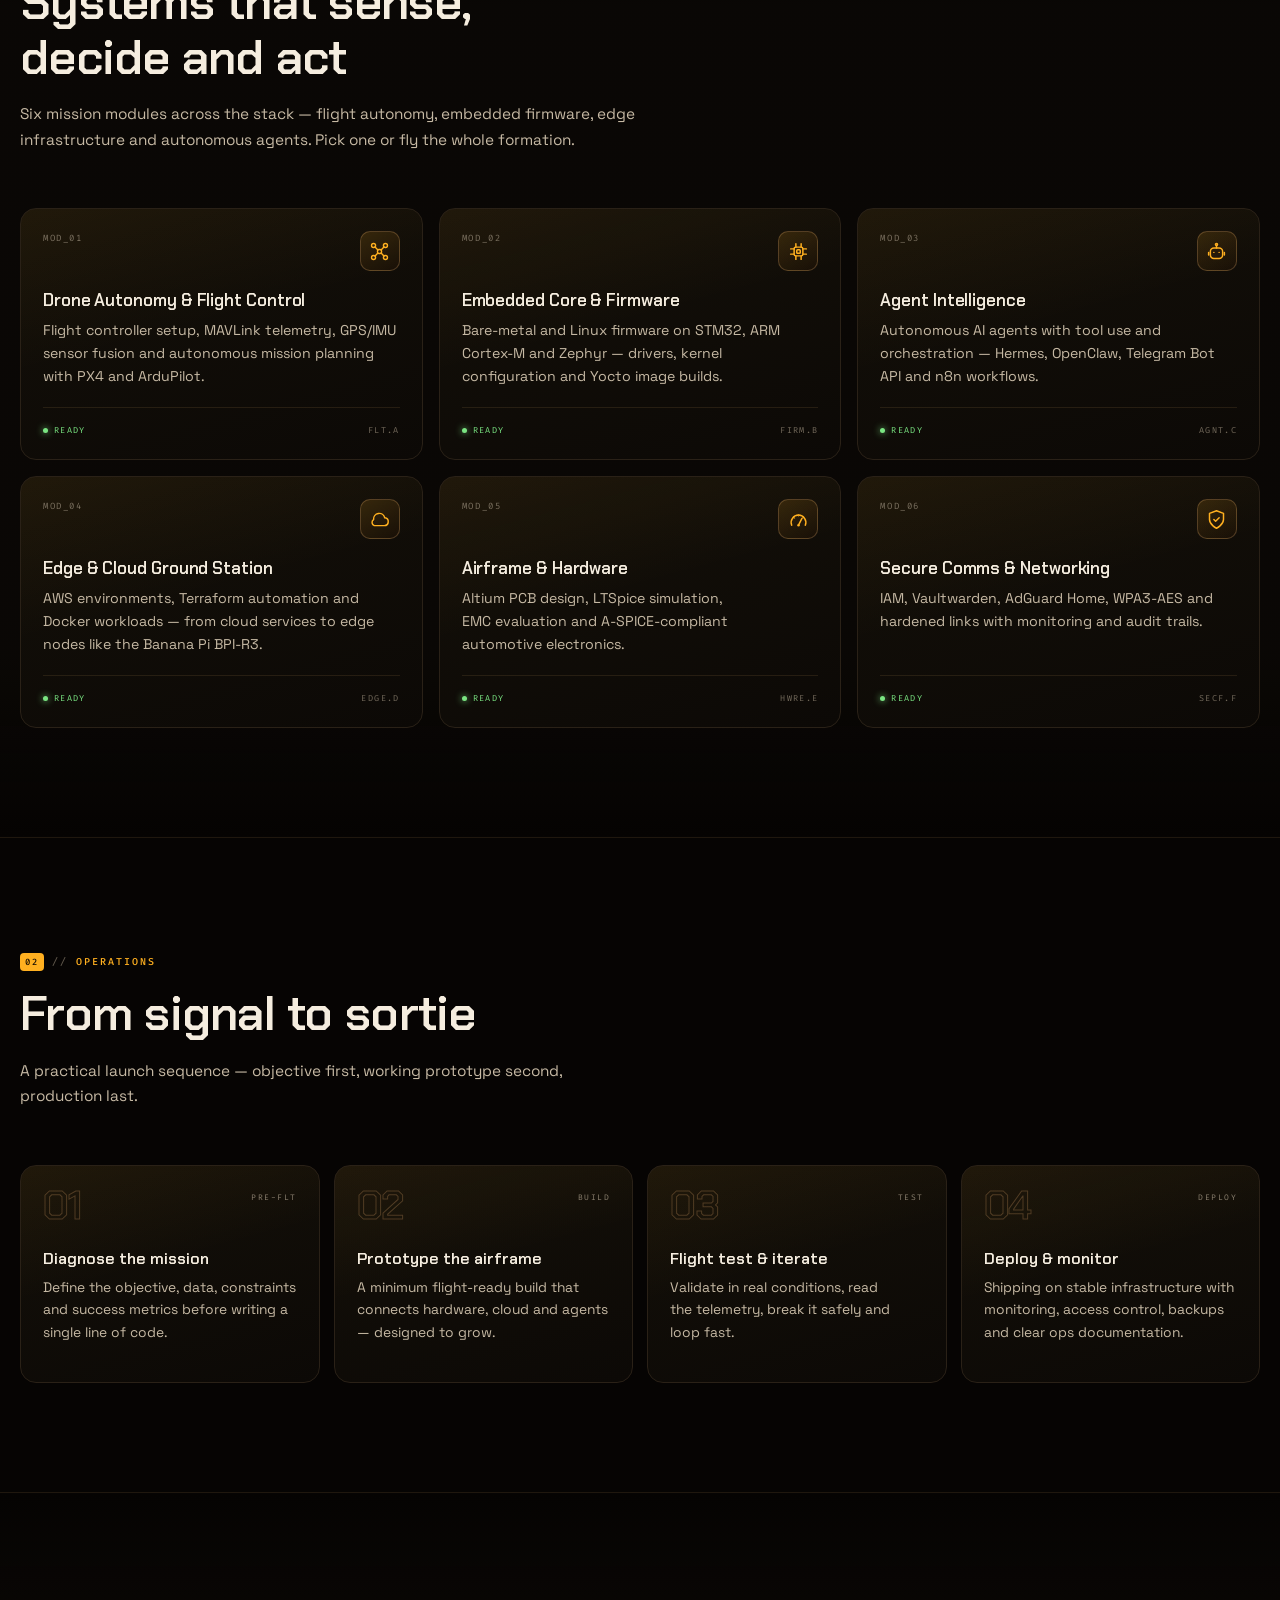
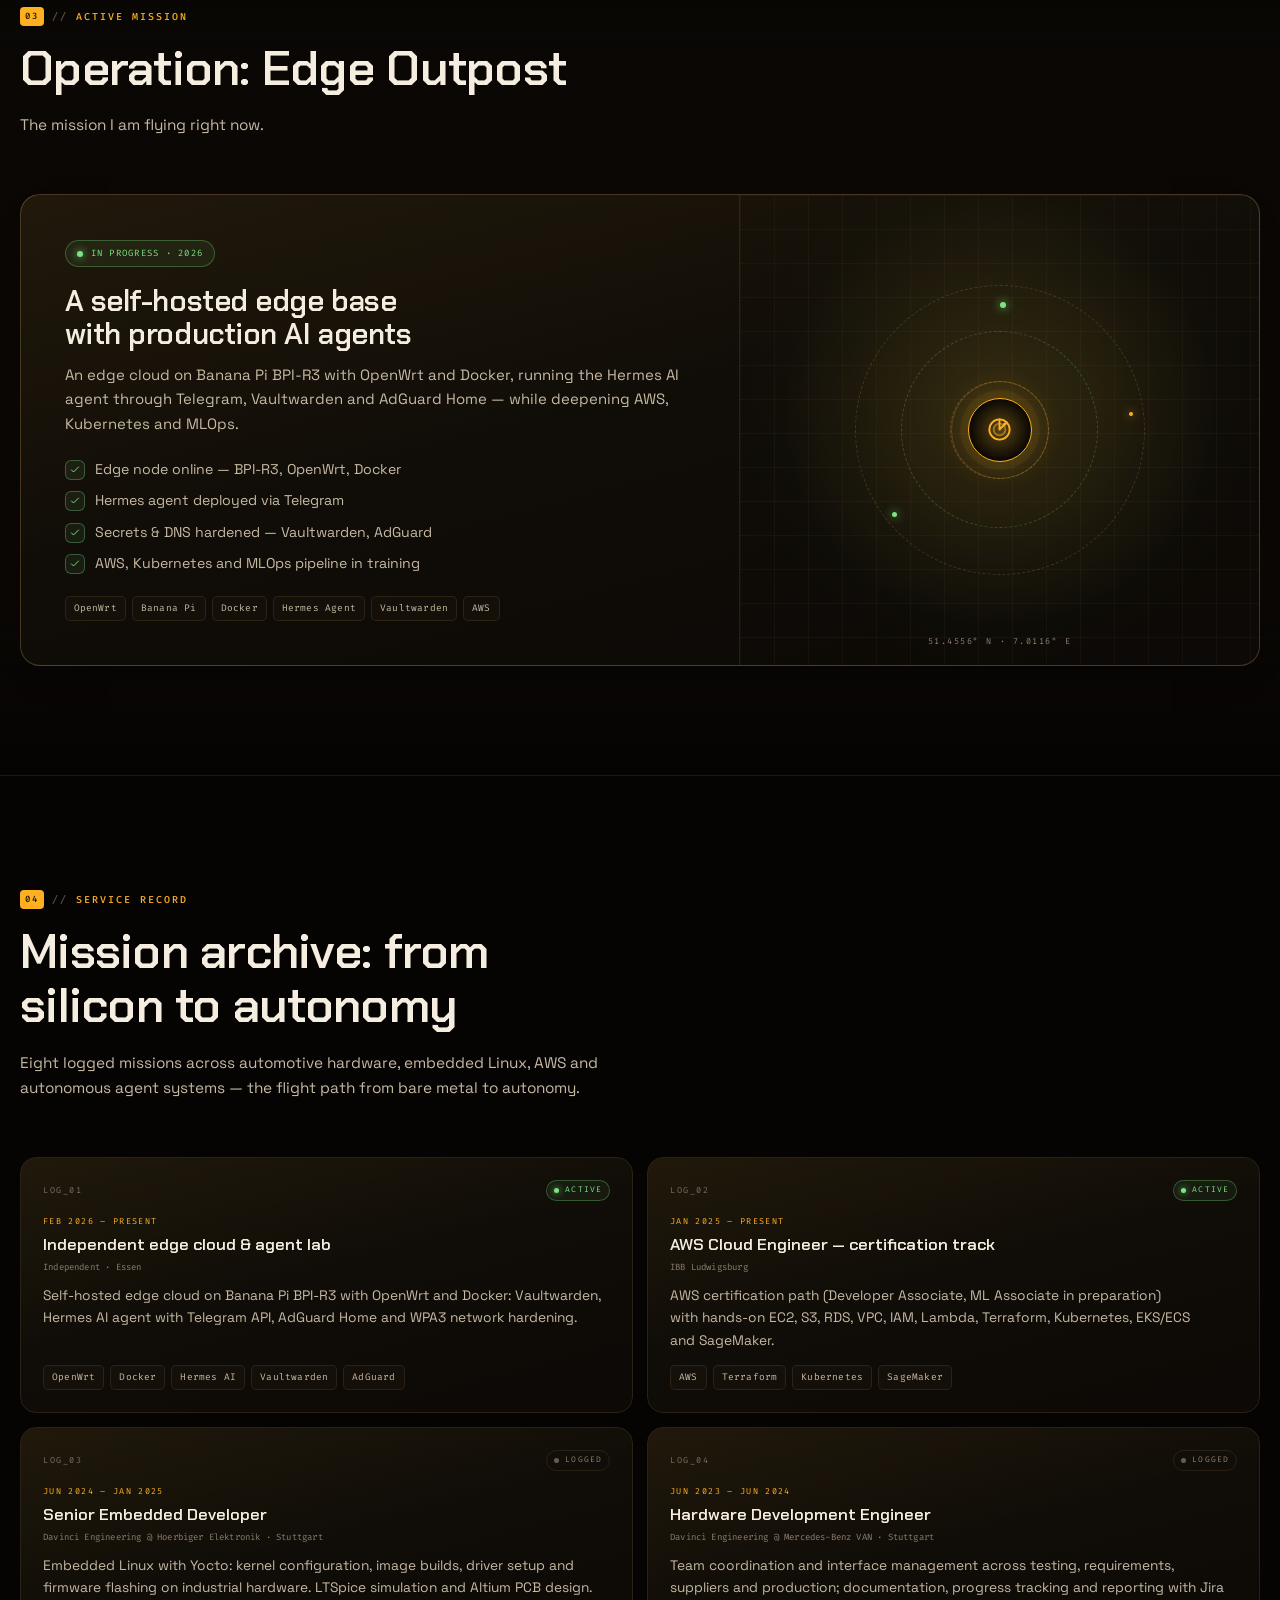
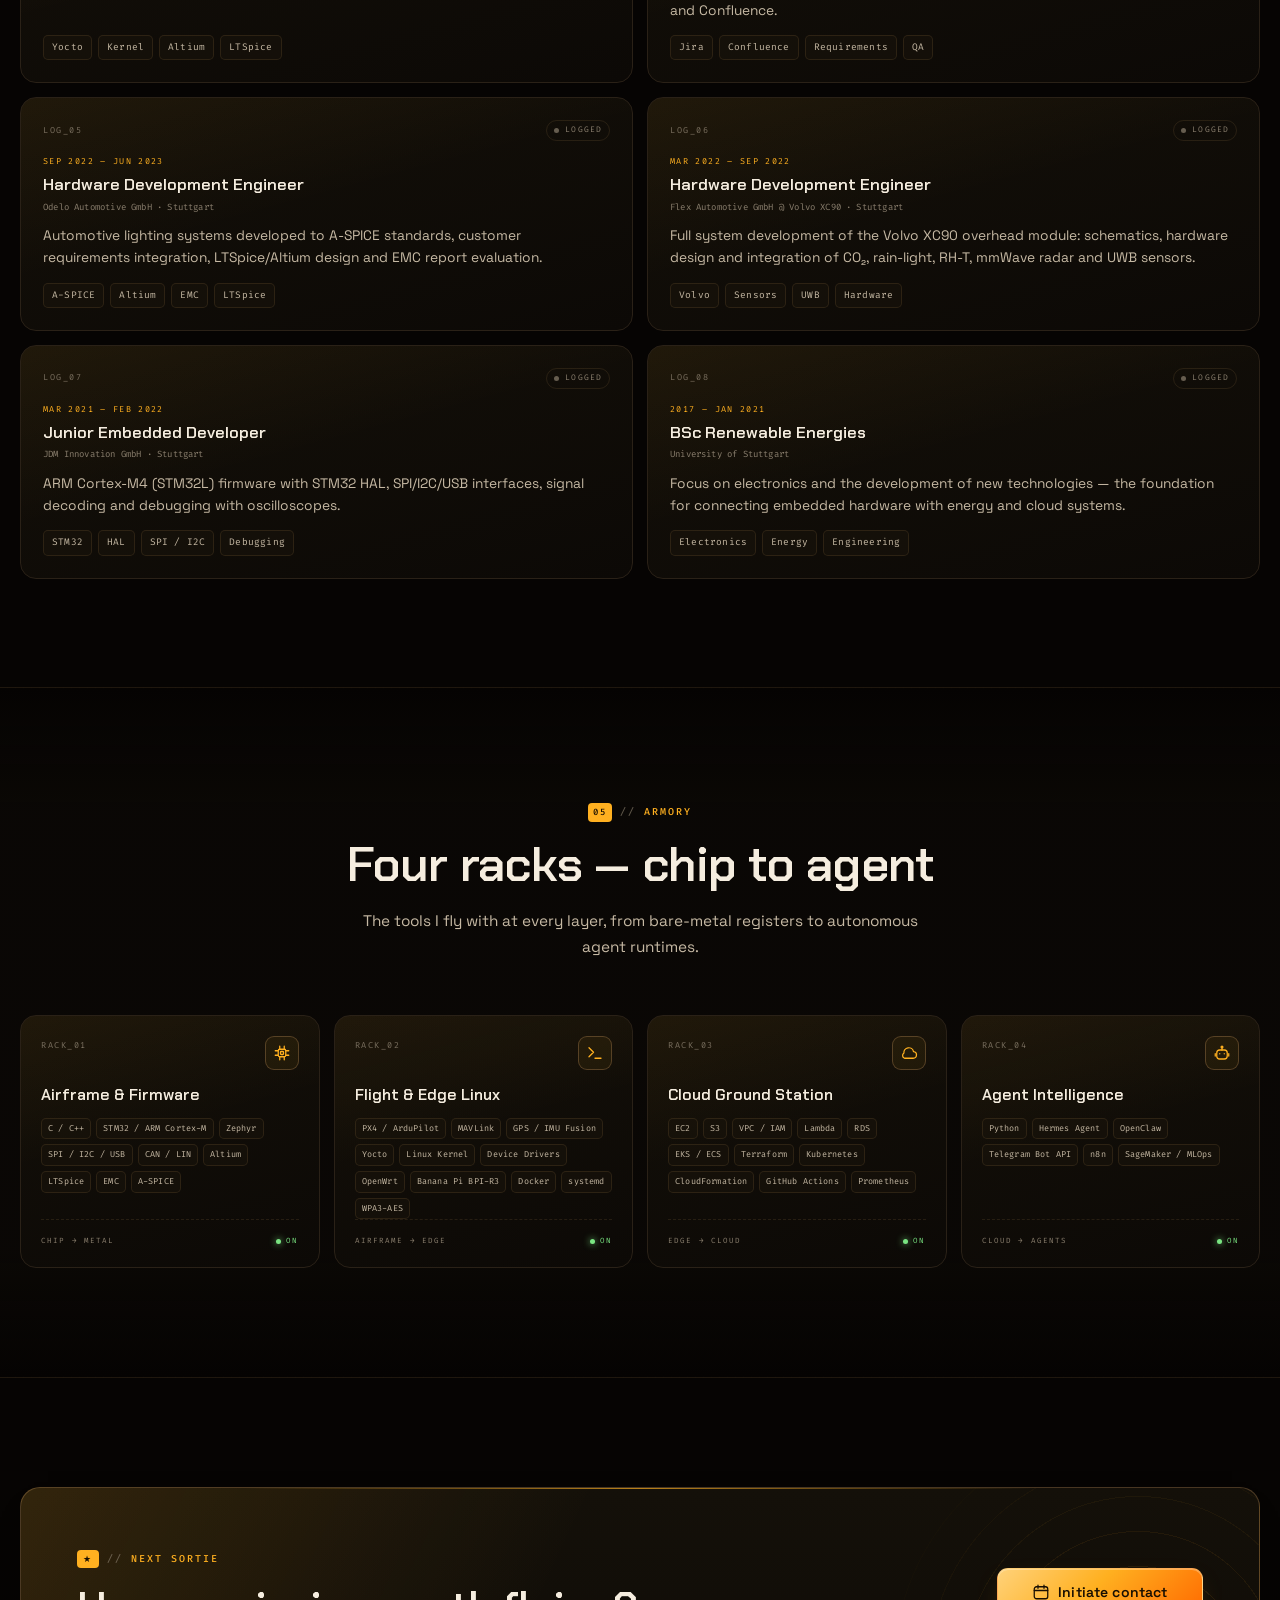
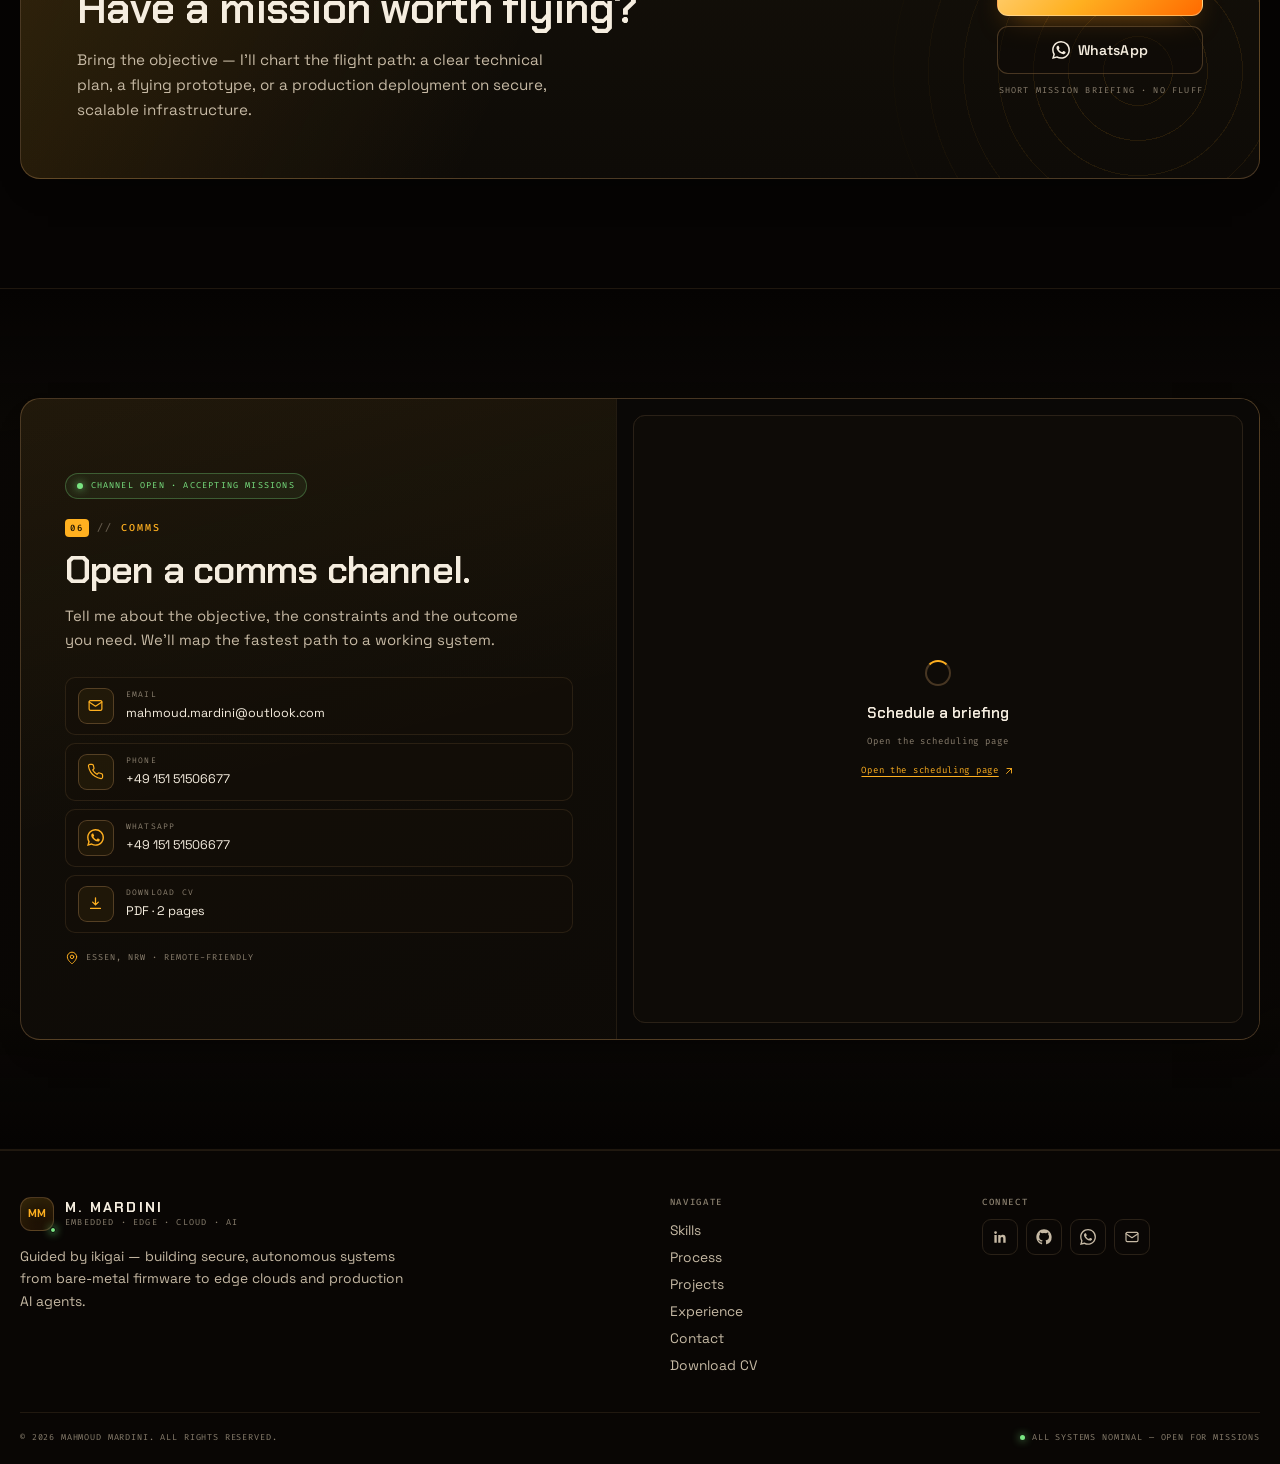
==== commit b28b46c8: "Add recruiter fast lane: snapshot, CV PDF and clear navigation" ====
--- a/index.html
+++ b/index.html
@@ -66,14 +66,14 @@
     })();
   </script>
 
-  <link rel="stylesheet" href="assets/css/styles.css?v=20261118-3">
+  <link rel="stylesheet" href="assets/css/styles.css?v=20261118-4">
 
   <script type="application/ld+json">
   {
     "@context": "https://schema.org",
     "@type": "Person",
     "name": "Mahmoud Mardini",
-    "jobTitle": "Embedded, Edge, Cloud & AI Systems Engineer",
+    "jobTitle": "Embedded Software Engineer",
     "url": "https://cv.mardini-ing.workers.dev/",
     "email": "mailto:mahmoud.mardini@outlook.com",
     "telephone": "+4915151506677",
@@ -127,13 +127,13 @@
       </a>
 
       <nav class="nav-links" id="navLinks" aria-label="Primary">
-        <a class="nav-link" href="#modules"><span class="nav-idx">01</span><span data-i18n="nav_modules">Loadout</span></a>
-        <a class="nav-link" href="#sequence"><span class="nav-idx">02</span><span data-i18n="nav_sequence">Operations</span></a>
-        <a class="nav-link" href="#mission"><span class="nav-idx">03</span><span data-i18n="nav_mission">Mission</span></a>
-        <a class="nav-link" href="#log"><span class="nav-idx">04</span><span data-i18n="nav_log">Service record</span></a>
+        <a class="nav-link" href="#modules"><span class="nav-idx">01</span><span data-i18n="nav_modules">Skills</span></a>
+        <a class="nav-link" href="#sequence"><span class="nav-idx">02</span><span data-i18n="nav_sequence">Process</span></a>
+        <a class="nav-link" href="#mission"><span class="nav-idx">03</span><span data-i18n="nav_mission">Projects</span></a>
+        <a class="nav-link" href="#log"><span class="nav-idx">04</span><span data-i18n="nav_log">Experience</span></a>
         <a class="btn btn--primary nav-mobile-cta" href="#contact">
           <svg class="icon" aria-hidden="true"><use href="assets/icons.svg#i-calendar"></use></svg>
-          <span data-i18n="nav_contact">Open comms</span>
+          <span data-i18n="nav_contact">Contact</span>
         </a>
       </nav>
 
@@ -163,7 +163,7 @@
 
         <a class="btn btn--primary nav-cta" href="#contact">
           <svg class="icon" aria-hidden="true"><use href="assets/icons.svg#i-calendar"></use></svg>
-          <span data-i18n="nav_contact">Open comms</span>
+          <span data-i18n="nav_contact">Contact</span>
         </a>
 
         <button class="nav-toggle" id="navToggle" type="button" aria-expanded="false" aria-controls="navLinks" aria-label="Open menu" data-i18n-aria="menu_open">
@@ -517,16 +517,20 @@
                 <svg class="icon" aria-hidden="true"><use href="assets/icons.svg#i-arrow-right"></use></svg>
               </a>
               <a class="d-btn d-btn--ghost" href="#log">
-                <span data-i18n="hero_cta_secondary">Service record</span>
+                <span data-i18n="hero_cta_secondary">Experience</span>
                 <svg class="icon" aria-hidden="true"><use href="assets/icons.svg#i-arrow-up-right"></use></svg>
               </a>
+              <a class="d-btn d-btn--cv" href="assets/mahmoud-mardini-cv.pdf" download="Mahmoud-Mardini-CV.pdf" type="application/pdf" aria-label="Download CV (PDF)" data-i18n-aria="cv_download_aria">
+                <svg class="icon" aria-hidden="true" viewBox="0 0 24 24"><path d="M12 4v10m0 0 4-4m-4 4-4-4M5 19h14" fill="none" stroke="currentColor" stroke-width="1.8" stroke-linecap="round" stroke-linejoin="round"/></svg>
+                <span data-i18n="cv_short">CV</span>
+              </a>
             </div>
 
             <div class="deploy-stats">
-              <div><small data-i18n="stat_service">Service</small><b data-i18n="stat_service_val">5+ YRS</b></div>
-              <div><small data-i18n="stat_tours">Tours</small><b data-i18n="stat_tours_val">07</b></div>
-              <div><small data-i18n="stat_cert">Cert</small><b data-i18n="stat_cert_val">AWS DEV</b></div>
-              <div><small data-i18n="stat_sector">Base</small><b data-i18n="stat_sector_val">ESSEN · NRW</b></div>
+              <div><small data-i18n="stat_service">Experience</small><b data-i18n="stat_service_val">5+ YRS</b></div>
+              <div><small data-i18n="stat_tours">Roles</small><b data-i18n="stat_tours_val">07</b></div>
+              <div><small data-i18n="stat_cert">Training</small><b data-i18n="stat_cert_val">AWS TRACK</b></div>
+              <div><small data-i18n="stat_sector">Location</small><b data-i18n="stat_sector_val">ESSEN · NRW</b></div>
             </div>
 
             <div class="loadout">
@@ -635,29 +639,65 @@
       </div>
     </section>
 
-    <!-- ============================ TELEMETRY ============================ -->
-    <section class="stats-section" aria-label="Telemetry">
+    <!-- ============================ RECRUITER SNAPSHOT ============================ -->
+    <section class="snapshot-section" id="snapshot" aria-labelledby="snapshot-title">
       <div class="container">
-        <div class="stats-grid">
-          <div class="stat">
-            <span class="stat-code" aria-hidden="true">FLD_01</span>
-            <div class="stat-value"><span class="count-val" data-target="5">5</span><em>+</em></div>
-            <div class="stat-label" data-i18n="stat1">Years in the field</div>
-          </div>
-          <div class="stat">
-            <span class="stat-code" aria-hidden="true">FLD_02</span>
-            <div class="stat-value"><span class="count-val" data-target="7">7</span></div>
-            <div class="stat-label" data-i18n="stat2">Missions logged</div>
-          </div>
-          <div class="stat">
-            <span class="stat-code" aria-hidden="true">FLD_03</span>
-            <div class="stat-value"><span class="count-val" data-target="4">4</span></div>
-            <div class="stat-label" data-i18n="stat3">Domains covered</div>
-          </div>
-          <div class="stat">
-            <span class="stat-code" aria-hidden="true">FLD_04</span>
-            <div class="stat-value"><span class="count-val" data-target="3">3</span></div>
-            <div class="stat-label" data-i18n="stat4">Working languages</div>
+        <div class="snapshot-panel" data-reveal>
+          <div class="snapshot-head">
+            <span class="eyebrow"><b>00</b><span class="eyebrow__sep">//</span><span data-i18n="snap_eyebrow">Recruiter snapshot</span></span>
+            <div class="snapshot-actions">
+              <a class="snapshot-cv" href="assets/mahmoud-mardini-cv.pdf" download="Mahmoud-Mardini-CV.pdf" type="application/pdf" aria-label="Download CV (PDF)" data-i18n-aria="cv_download_aria">
+                <svg class="icon" aria-hidden="true" viewBox="0 0 24 24"><path d="M12 4v10m0 0 4-4m-4 4-4-4M5 19h14" fill="none" stroke="currentColor" stroke-width="1.8" stroke-linecap="round" stroke-linejoin="round"/></svg>
+                <span>
+                  <b data-i18n="snap_cv">Download CV</b>
+                  <small data-i18n="snap_cv_note">PDF · 2 pages</small>
+                </span>
+              </a>
+              <a class="snapshot-web" href="cv.html" target="_blank" rel="noopener" data-i18n="cv_web">Web CV</a>
+            </div>
+          </div>
+
+          <div class="snapshot-grid">
+            <div class="snapshot-role">
+              <h2 id="snapshot-title" data-i18n="snap_role">Embedded Software Engineer</h2>
+              <p class="snapshot-meta" data-i18n="snap_meta">5+ years · 7 roles · AWS · Essen, NRW</p>
+              <p class="snapshot-stack" data-i18n="snap_stack">C/C++ · STM32 · Yocto · Linux · AWS · Docker · Kubernetes · Python · RAG</p>
+              <p class="snapshot-desc" data-i18n="snap_desc">From bare-metal firmware and automotive electronics to edge clouds and production AI agents — available for work in Essen, NRW.</p>
+            </div>
+
+            <div class="snapshot-recent">
+              <h3 data-i18n="snap_recent">Recent experience</h3>
+              <a class="snapshot-row" href="#log">
+                <span class="snapshot-date" data-i18n="exp1_date">Feb 2026 – Present</span>
+                <span class="snapshot-role-name" data-i18n="exp1_title">Independent edge cloud &amp; agent lab</span>
+                <span class="snapshot-org" data-i18n="exp1_company">Independent · Essen</span>
+              </a>
+              <a class="snapshot-row" href="#log">
+                <span class="snapshot-date" data-i18n="exp2_date">Jan 2025 – Present</span>
+                <span class="snapshot-role-name" data-i18n="exp2_title">AWS Cloud Engineer — certification track</span>
+                <span class="snapshot-org" data-i18n="exp2_company">IBB Ludwigsburg</span>
+              </a>
+              <a class="snapshot-row" href="#log">
+                <span class="snapshot-date" data-i18n="exp3_date">Jun 2024 – Jan 2025</span>
+                <span class="snapshot-role-name" data-i18n="exp3_title">Senior Embedded Developer</span>
+                <span class="snapshot-org" data-i18n="exp3_company">Davinci Engineering @ Hoerbiger Elektronik · Stuttgart</span>
+              </a>
+              <a class="snapshot-more" href="#log">
+                <span data-i18n="snap_full">Full service record</span>
+                <svg class="icon" aria-hidden="true"><use href="assets/icons.svg#i-arrow-right"></use></svg>
+              </a>
+            </div>
+
+            <div class="snapshot-outcomes">
+              <h3 data-i18n="snap_outcomes">Selected outcomes</h3>
+              <ul>
+                <li><i aria-hidden="true"></i><span data-i18n="snap_outcome1">Volvo XC90 overhead module — full hardware development</span></li>
+                <li><i aria-hidden="true"></i><span data-i18n="sector_a_proof">Yocto and drivers at Hoerbiger.</span></li>
+                <li><i aria-hidden="true"></i><span data-i18n="sector_c_proof">BPI-R3: OpenWrt, Docker, Vaultwarden.</span></li>
+                <li><i aria-hidden="true"></i><span data-i18n="sector_e_proof">Hermes agent, RAG and tool orchestration.</span></li>
+                <li><i aria-hidden="true"></i><span data-i18n="sector_d_proof">AWS track, Terraform and EKS labs.</span></li>
+              </ul>
+            </div>
           </div>
         </div>
       </div>
@@ -1192,6 +1232,16 @@
                   <span dir="ltr">+49 151 51506677</span>
                 </span>
               </a>
+
+              <a class="contact-item" href="assets/mahmoud-mardini-cv.pdf" download="Mahmoud-Mardini-CV.pdf" type="application/pdf">
+                <span class="contact-icon">
+                  <svg class="icon" aria-hidden="true" viewBox="0 0 24 24"><path d="M12 4v10m0 0 4-4m-4 4-4-4M5 19h14" fill="none" stroke="currentColor" stroke-width="1.8" stroke-linecap="round" stroke-linejoin="round"/></svg>
+                </span>
+                <span class="contact-copy">
+                  <small data-i18n="snap_cv">Download CV</small>
+                  <span data-i18n="snap_cv_note">PDF · 2 pages</span>
+                </span>
+              </a>
             </div>
 
             <div class="contact-note">
@@ -1245,11 +1295,12 @@
         <div>
           <h3 class="footer-title" data-i18n="footer_nav">Navigate</h3>
           <div class="footer-links">
-            <a class="footer-link" href="#modules" data-i18n="nav_modules">Modules</a>
-            <a class="footer-link" href="#sequence" data-i18n="nav_sequence">Sequence</a>
-            <a class="footer-link" href="#mission" data-i18n="nav_mission">Mission</a>
-            <a class="footer-link" href="#log" data-i18n="nav_log">Service record</a>
-            <a class="footer-link" href="#contact" data-i18n="nav_comms">Comms</a>
+            <a class="footer-link" href="#modules" data-i18n="nav_modules">Skills</a>
+            <a class="footer-link" href="#sequence" data-i18n="nav_sequence">Process</a>
+            <a class="footer-link" href="#mission" data-i18n="nav_mission">Projects</a>
+            <a class="footer-link" href="#log" data-i18n="nav_log">Experience</a>
+            <a class="footer-link" href="#contact" data-i18n="nav_comms">Contact</a>
+            <a class="footer-link" href="assets/mahmoud-mardini-cv.pdf" download="Mahmoud-Mardini-CV.pdf" type="application/pdf" data-i18n="snap_cv">Download CV</a>
           </div>
         </div>
 
@@ -1286,7 +1337,7 @@
     <svg class="icon" aria-hidden="true"><use href="assets/icons.svg#i-arrow-up"></use></svg>
   </button>
 
-  <script src="assets/js/i18n.js?v=20261118-3"></script>
-  <script src="assets/js/main.js?v=20261118-3"></script>
+  <script src="assets/js/i18n.js?v=20261118-4"></script>
+  <script src="assets/js/main.js?v=20261118-4"></script>
 </body>
 </html>
--- a/assets/css/styles.css
+++ b/assets/css/styles.css
@@ -1572,6 +1572,25 @@
 .d-btn--ghost .icon { color: var(--d-amber); }
 .d-btn--ghost:hover { border-color: var(--d-amber); }
 
+.d-btn--cv {
+  min-width: 0;
+  padding-inline: 14px;
+  color: var(--d-amber-soft);
+  border: 1px solid var(--d-line-strong);
+  background: rgba(255, 255, 255, 0.02);
+}
+
+.d-btn--cv .icon {
+  width: 15px;
+  height: 15px;
+  color: var(--d-amber);
+}
+
+.d-btn--cv:hover {
+  border-color: var(--d-amber);
+  background: rgba(255, 176, 32, 0.08);
+}
+
 .d-btn:focus-visible {
   outline: 2px solid var(--d-amber-soft);
   outline-offset: 3px;
@@ -2652,8 +2671,22 @@
 html[lang="ar"] .sector-card__hint,
 html[lang="ar"] .sector-card__proof-label,
 html[lang="ar"] .sector-card__power > span:first-child,
-html[lang="ar"] .map-chrome__legend b {
+html[lang="ar"] .map-chrome__legend b,
+html[lang="ar"] .snapshot-meta,
+html[lang="ar"] .snapshot-cv,
+html[lang="ar"] .snapshot-cv b,
+html[lang="ar"] .snapshot-cv small,
+html[lang="ar"] .snapshot-recent h3,
+html[lang="ar"] .snapshot-outcomes h3,
+html[lang="ar"] .snapshot-more,
+html[lang="ar"] .snapshot-web,
+html[lang="ar"] .snapshot-date {
   letter-spacing: 0;
+}
+
+html[lang="ar"] .snapshot-role h2 {
+  letter-spacing: 0;
+  line-height: 1.2;
 }
 
 html[lang="ar"] .deploy-name {
@@ -2711,64 +2744,260 @@
 }
 
 /* --------------------------------------------------------------------------
-   10. Telemetry stats
+   10. Recruiter snapshot
    -------------------------------------------------------------------------- */
-.stats-section {
+.snapshot-section {
+  position: relative;
+  padding-block: clamp(26px, 3.6vw, 44px);
   border-block-end: 1px solid var(--line-soft);
-}
-
-.stats-grid {
+  scroll-margin-top: calc(var(--header-h) + 10px);
+}
+
+.snapshot-panel {
+  padding: clamp(20px, 2.8vw, 32px);
+  border: 1px solid var(--line-strong);
+  border-radius: 20px;
+  background: var(--card-bg);
+  box-shadow: var(--shadow-soft);
+}
+
+.snapshot-head {
+  display: flex;
+  align-items: center;
+  justify-content: space-between;
+  gap: 18px;
+  padding-block-end: 16px;
+  border-block-end: 1px solid var(--line-soft);
+}
+
+.snapshot-head .eyebrow { margin: 0; }
+
+.snapshot-actions {
+  display: flex;
+  align-items: center;
+  gap: 14px;
+  flex: none;
+}
+
+.snapshot-web {
+  font-family: var(--font-mono);
+  font-size: 8px;
+  letter-spacing: 0.1em;
+  text-transform: uppercase;
+  color: var(--amber);
+  border-block-end: 1px dotted color-mix(in srgb, var(--amber) 55%, transparent);
+  padding-block-end: 2px;
+}
+
+.snapshot-web:hover { color: var(--amber-soft); }
+
+.snapshot-cv {
+  display: inline-flex;
+  align-items: center;
+  gap: 10px;
+  flex: none;
+  padding: 9px 13px;
+  color: var(--text);
+  background: color-mix(in srgb, var(--amber) 8%, transparent);
+  border: 1px solid var(--line-strong);
+  border-radius: 11px;
+  transition: border-color 0.25s, background 0.25s, transform 0.25s;
+}
+
+.snapshot-cv:hover {
+  border-color: var(--amber);
+  background: color-mix(in srgb, var(--amber) 14%, transparent);
+  transform: translateY(-1px);
+}
+
+.snapshot-cv .icon {
+  width: 16px;
+  height: 16px;
+  color: var(--amber);
+}
+
+.snapshot-cv span {
+  display: flex;
+  flex-direction: column;
+  gap: 2px;
+}
+
+.snapshot-cv b {
+  font-family: var(--font-mono);
+  font-size: 10px;
+  font-weight: 500;
+  letter-spacing: 0.08em;
+}
+
+.snapshot-cv small {
+  font-family: var(--font-mono);
+  font-size: 7.5px;
+  letter-spacing: 0.08em;
+  color: var(--muted);
+}
+
+.snapshot-grid {
   display: grid;
-  grid-template-columns: repeat(4, minmax(0, 1fr));
-  padding-block: clamp(24px, 3vw, 34px);
-}
-
-.stat {
-  position: relative;
-  padding-inline: clamp(14px, 2vw, 28px);
-}
-
-.stat + .stat {
-  border-inline-start: 1px solid var(--line-soft);
-}
-
-.stat:first-child {
-  padding-inline-start: 0;
-}
-
-.stat-code {
-  display: block;
-  margin-block-end: 6px;
+  grid-template-columns: minmax(0, 1.15fr) minmax(0, 1fr) minmax(0, 0.95fr);
+  gap: clamp(22px, 3vw, 38px);
+  padding-block-start: 22px;
+}
+
+.snapshot-role h2 {
+  font-size: clamp(1.45rem, 2.5vw, 2rem);
+  line-height: 1.08;
+  letter-spacing: -0.02em;
+}
+
+.snapshot-meta {
+  margin-block-start: 9px;
+  font-family: var(--font-mono);
+  font-size: 9px;
+  letter-spacing: 0.12em;
+  text-transform: uppercase;
+  color: var(--amber);
+}
+
+.snapshot-stack {
+  margin-block-start: 10px;
   font-family: var(--font-mono);
   font-size: 8.5px;
-  letter-spacing: 0.2em;
+  line-height: 1.7;
+  letter-spacing: 0.02em;
+  color: var(--text-2);
+}
+
+.snapshot-desc {
+  margin-block-start: 13px;
+  font-size: 0.9rem;
+  line-height: 1.65;
+  color: var(--text-2);
+}
+
+.snapshot-recent h3,
+.snapshot-outcomes h3 {
+  margin-block-end: 4px;
+  font-family: var(--font-mono);
+  font-size: 9px;
+  font-weight: 500;
+  letter-spacing: 0.16em;
+  text-transform: uppercase;
   color: var(--muted);
-  opacity: 0.8;
-}
-
-.stat-value {
-  display: flex;
-  align-items: baseline;
-  gap: 2px;
-  font-family: var(--font-display);
-  font-size: clamp(2rem, 3.4vw, 2.7rem);
+}
+
+.snapshot-row {
+  display: grid;
+  gap: 3px;
+  padding-block: 11px;
+  border-block-end: 1px solid var(--line-soft);
+  transition: transform 0.2s var(--ease);
+}
+
+.snapshot-row:hover { transform: translateX(3px); }
+
+.snapshot-date {
+  font-family: var(--font-mono);
+  font-size: 8px;
+  letter-spacing: 0.08em;
+  color: var(--muted);
+}
+
+.snapshot-role-name {
+  font-size: 0.92rem;
   font-weight: 600;
-  line-height: 1;
-  letter-spacing: -0.02em;
+  line-height: 1.35;
   color: var(--text);
-  font-variant-numeric: tabular-nums;
-}
-
-.stat-value em {
-  font-style: normal;
+}
+
+.snapshot-org {
+  font-size: 0.79rem;
+  line-height: 1.4;
+  color: var(--text-2);
+}
+
+.snapshot-more {
+  display: inline-flex;
+  align-items: center;
+  gap: 6px;
+  margin-block-start: 13px;
+  font-family: var(--font-mono);
+  font-size: 8.5px;
+  letter-spacing: 0.1em;
+  text-transform: uppercase;
   color: var(--amber);
 }
 
-.stat-label {
-  margin-block-start: 8px;
-  font-size: 0.78rem;
-  letter-spacing: 0.02em;
-  color: var(--muted);
+.snapshot-more .icon {
+  width: 13px;
+  height: 13px;
+}
+
+.snapshot-outcomes ul {
+  display: grid;
+  gap: 10px;
+  margin-block-start: 14px;
+}
+
+.snapshot-outcomes li {
+  display: flex;
+  align-items: flex-start;
+  gap: 9px;
+  font-size: 0.85rem;
+  line-height: 1.5;
+  color: var(--text-2);
+}
+
+.snapshot-outcomes li i {
+  flex: none;
+  width: 6px;
+  height: 6px;
+  margin-block-start: 5px;
+  background: var(--amber);
+  box-shadow: 0 0 8px rgba(255, 176, 32, 0.28);
+  transform: rotate(45deg);
+}
+
+html[dir="rtl"] .snapshot-row:hover { transform: translateX(-3px); }
+html[dir="rtl"] .snapshot-more .icon { transform: scaleX(-1); }
+
+@media (max-width: 1100px) {
+  .snapshot-grid {
+    grid-template-columns: minmax(0, 1fr) minmax(0, 1fr);
+  }
+
+  .snapshot-outcomes { grid-column: 1 / -1; }
+}
+
+@media (max-width: 760px) {
+  .snapshot-panel { padding: 18px; }
+
+  .snapshot-head {
+    flex-direction: column;
+    align-items: flex-start;
+    gap: 12px;
+  }
+
+  .snapshot-actions {
+    flex-direction: column;
+    align-items: stretch;
+    width: 100%;
+    gap: 10px;
+  }
+
+  .snapshot-cv {
+    width: 100%;
+    justify-content: center;
+  }
+
+  .snapshot-web { text-align: center; }
+
+  .snapshot-grid {
+    grid-template-columns: minmax(0, 1fr);
+    gap: 22px;
+    padding-block-start: 18px;
+  }
+
+  .snapshot-outcomes { grid-column: auto; }
 }
 
 /* --------------------------------------------------------------------------
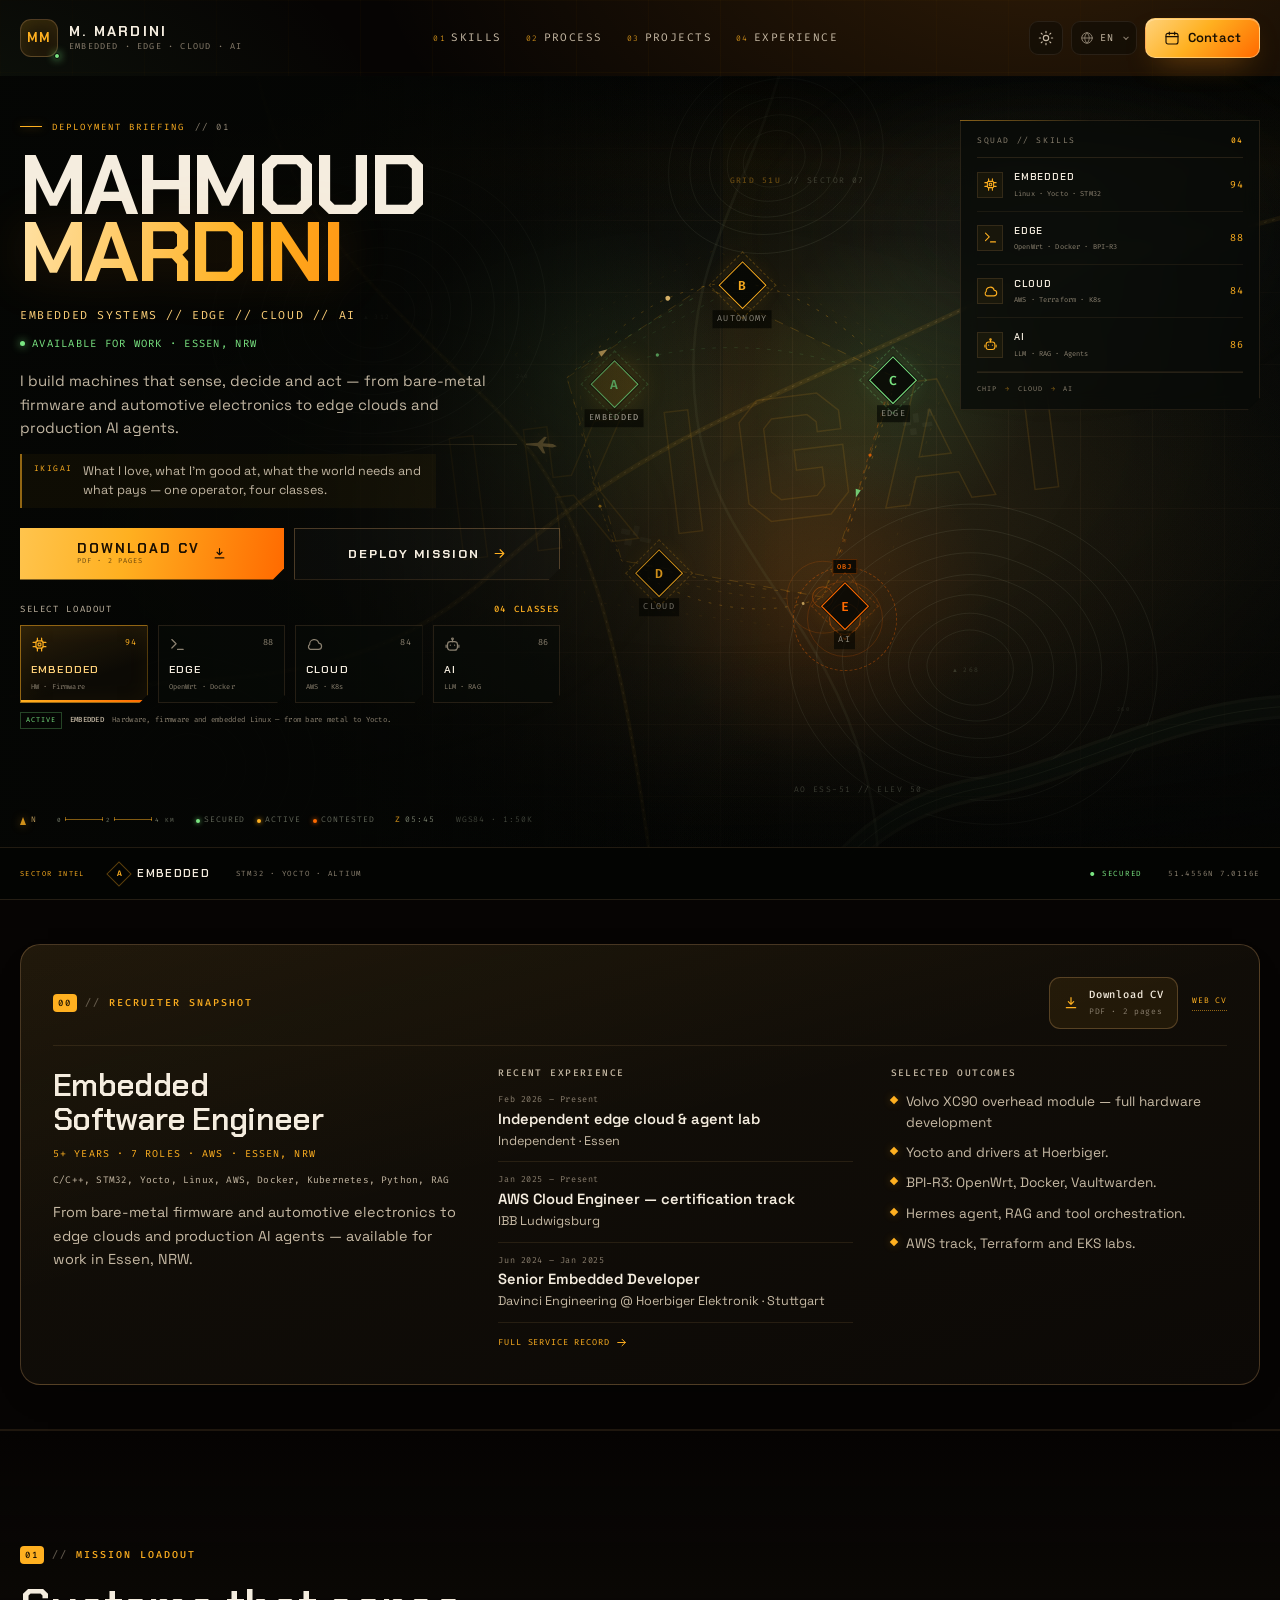
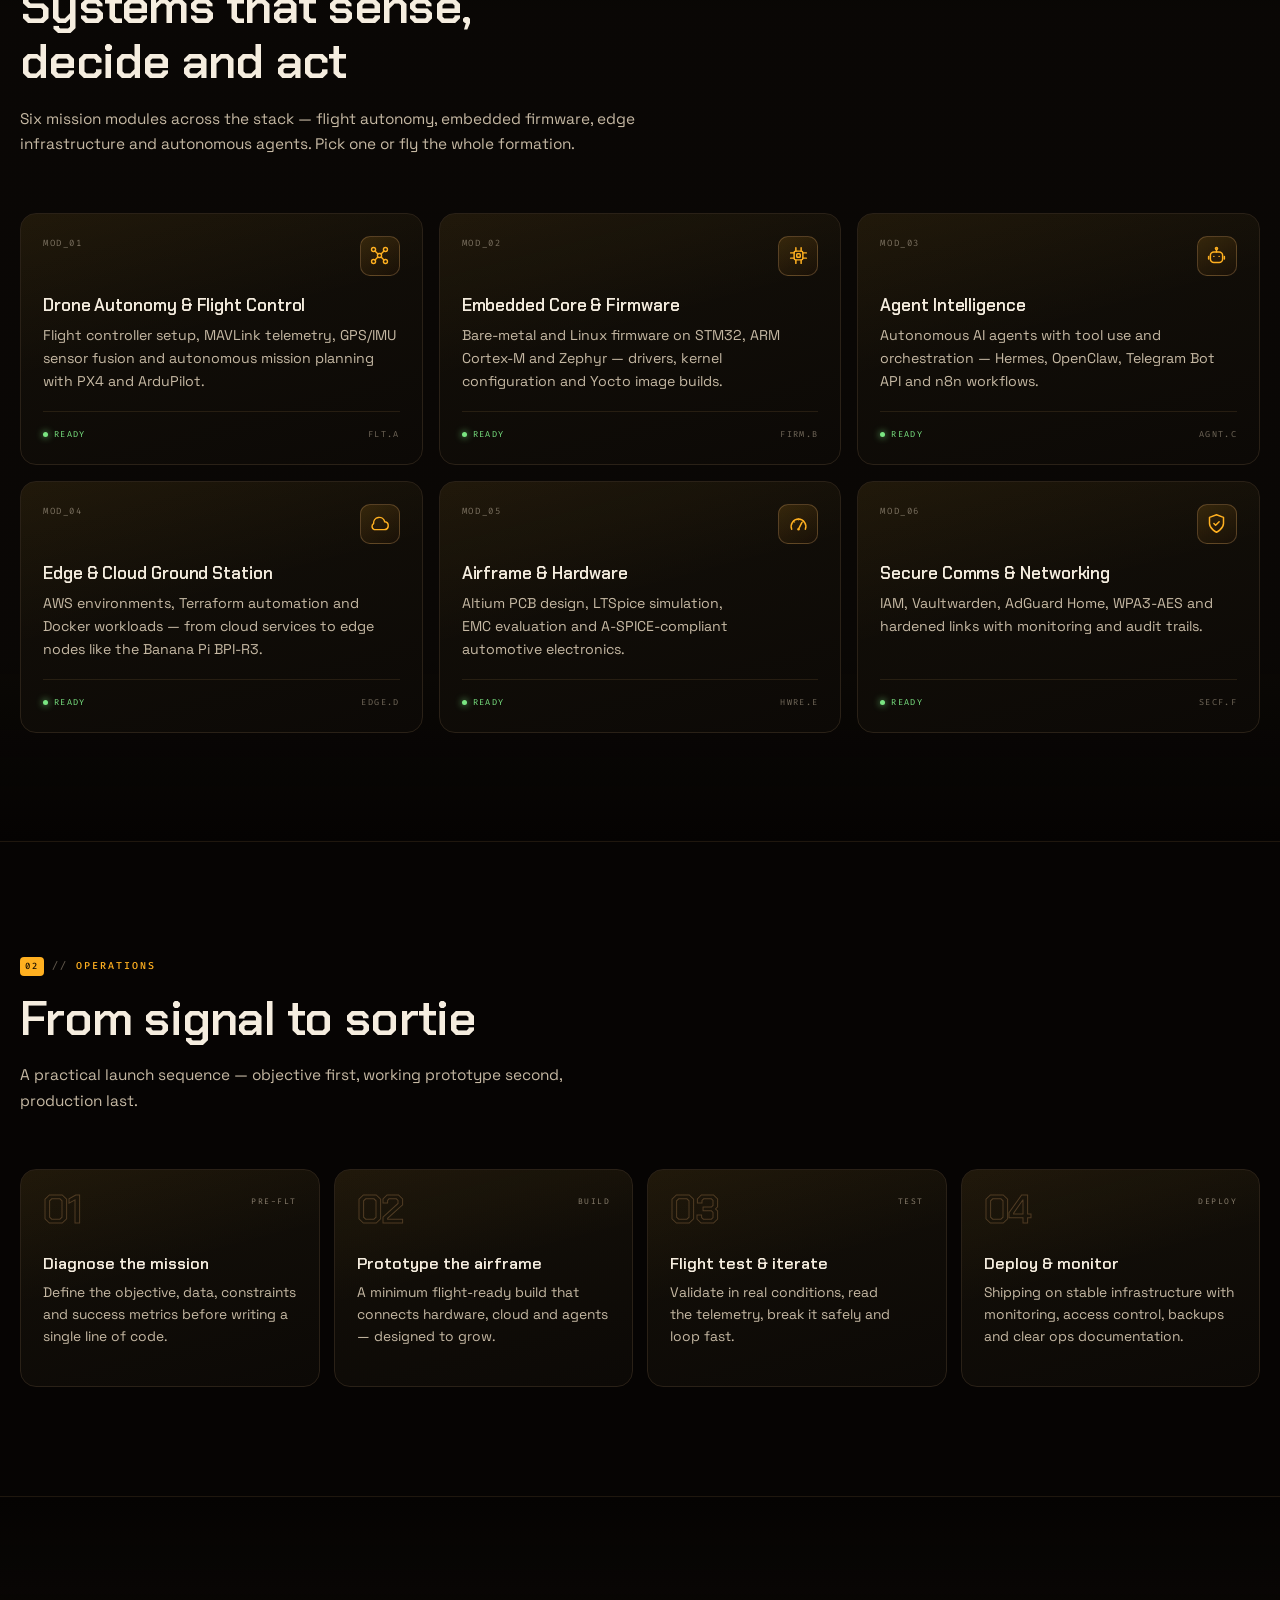
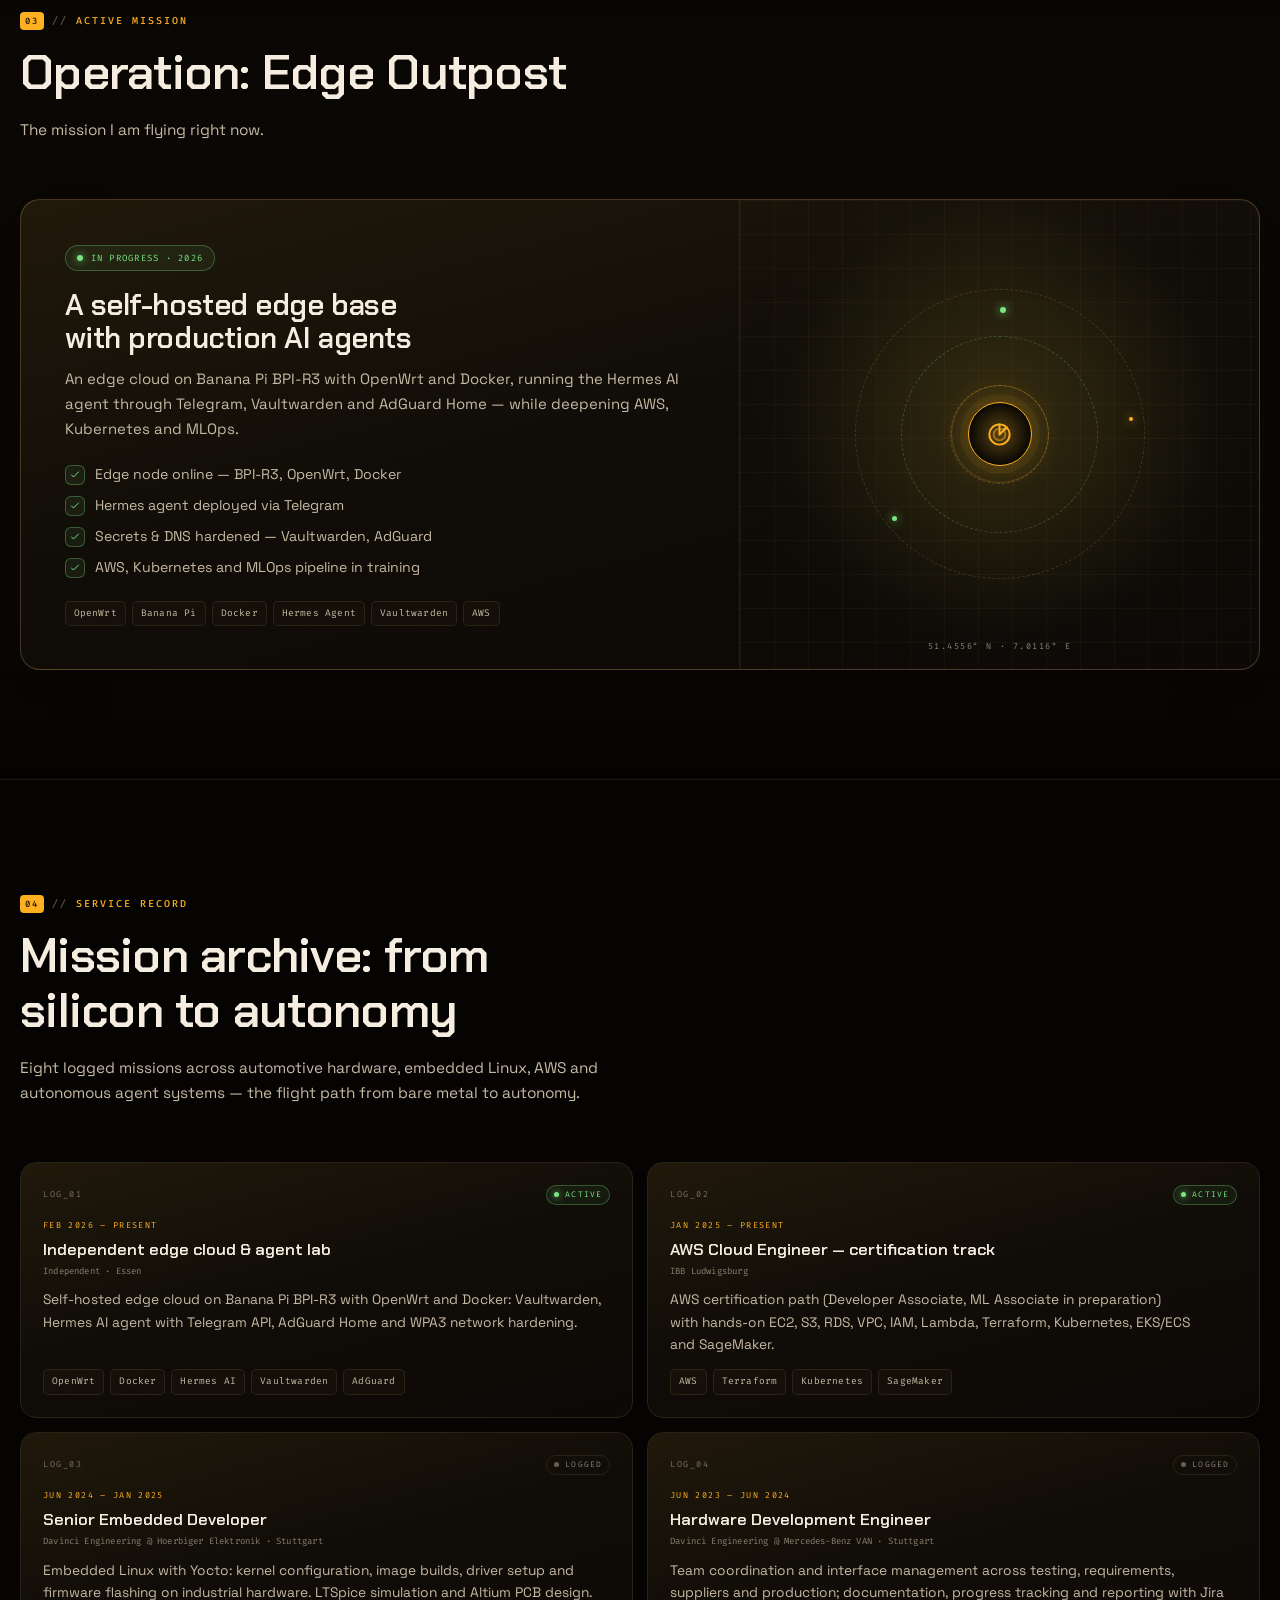
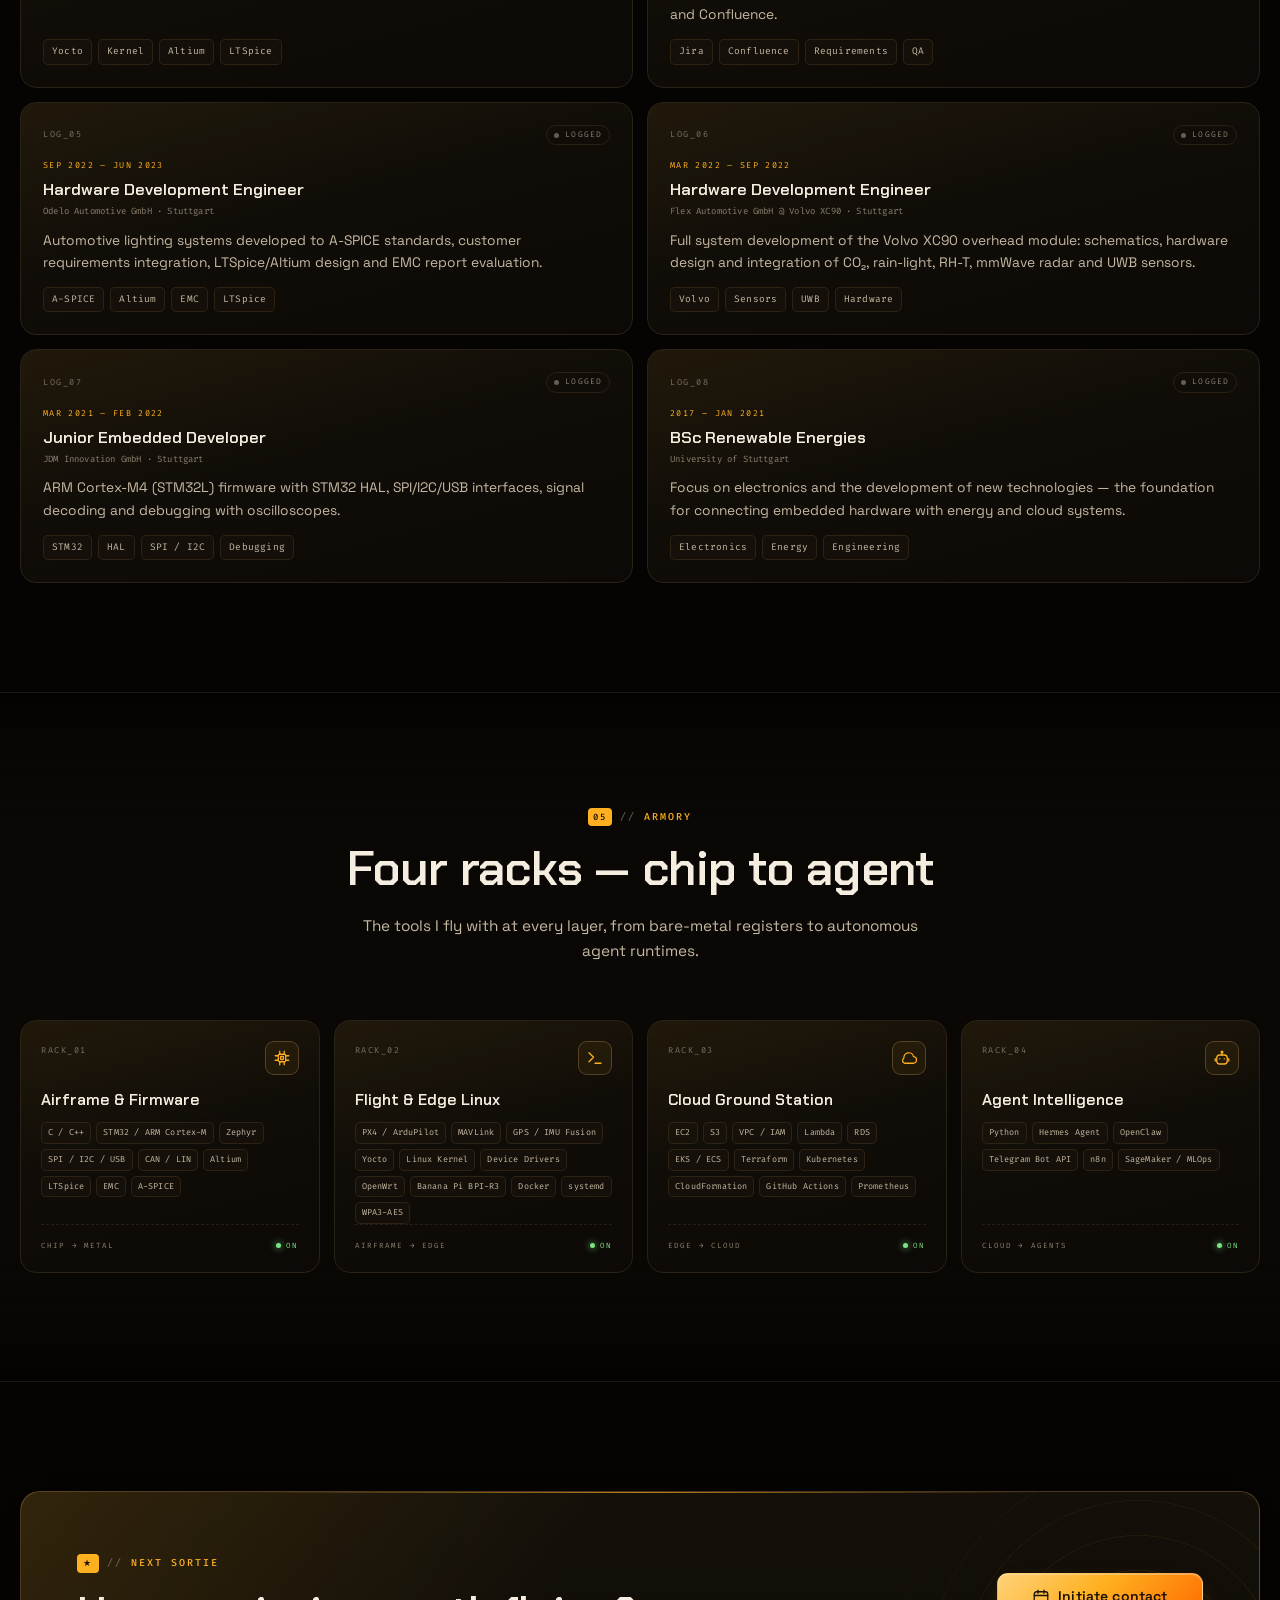
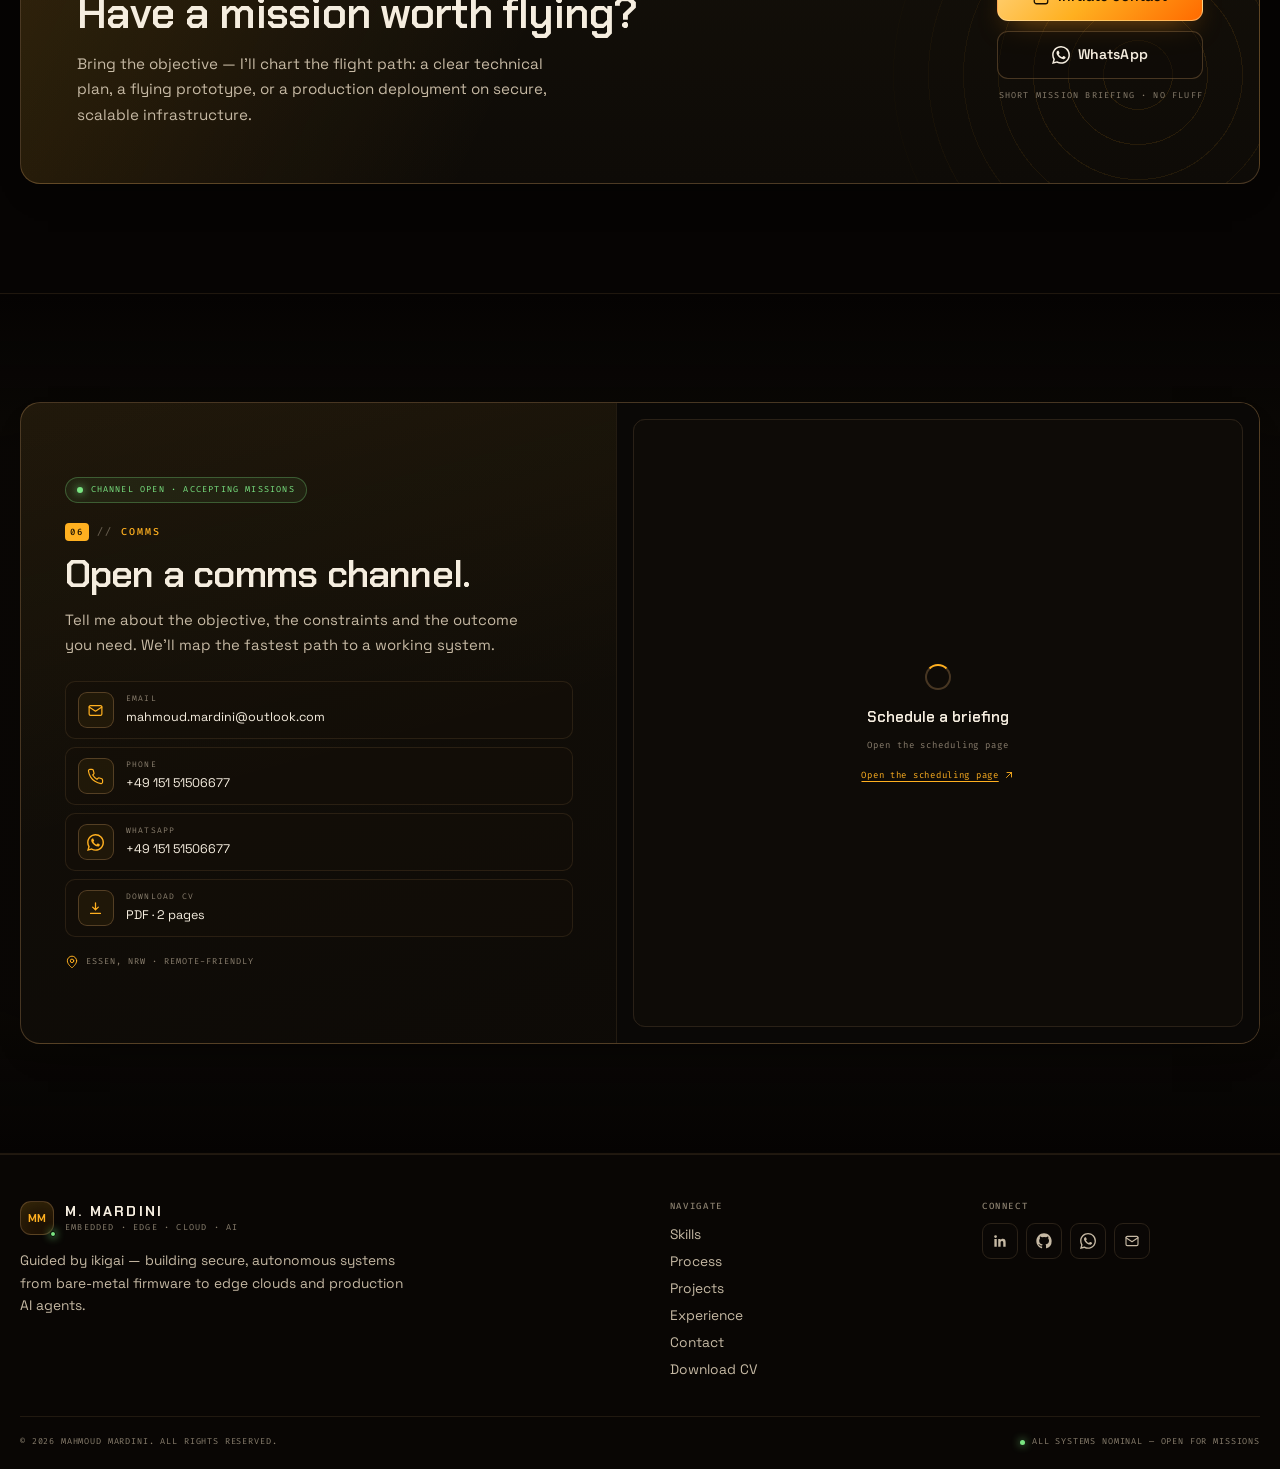
==== commit c3782d04: "Polish hero hierarchy, readability and mobile recruiter flow" ====
--- a/index.html
+++ b/index.html
@@ -66,7 +66,7 @@
     })();
   </script>
 
-  <link rel="stylesheet" href="assets/css/styles.css?v=20261118-4">
+  <link rel="stylesheet" href="assets/css/styles.css?v=20261118-5">
 
   <script type="application/ld+json">
   {
@@ -138,15 +138,6 @@
       </nav>
 
       <div class="nav-actions">
-        <span class="sys-chip" aria-hidden="true"><i></i>SYS_OK</span>
-
-        <a class="nav-social" href="https://www.linkedin.com/in/mahmoud-mardini-de/" target="_blank" rel="noopener" aria-label="LinkedIn">
-          <svg class="icon" aria-hidden="true"><use href="assets/icons.svg#i-linkedin"></use></svg>
-        </a>
-        <a class="nav-social" href="https://github.com/mahmoudmardini-sw" target="_blank" rel="noopener" aria-label="GitHub">
-          <svg class="icon" aria-hidden="true"><use href="assets/icons.svg#i-github"></use></svg>
-        </a>
-
         <button class="theme-toggle" id="themeToggle" type="button" aria-label="Switch to daylight mode">
           <svg class="icon icon-sun" aria-hidden="true"><use href="assets/icons.svg#i-sun"></use></svg>
           <svg class="icon icon-moon" aria-hidden="true"><use href="assets/icons.svg#i-moon"></use></svg>
@@ -492,7 +483,6 @@
             <div class="deploy-eyebrow">
               <span data-i18n="hero_briefing">Deployment briefing</span>
               <em>// 01</em>
-              <span class="deploy-ready" data-i18n="hero_ready">READY</span>
             </div>
 
             <h1 class="deploy-name" id="hero-title">
@@ -512,25 +502,14 @@
             </p>
 
             <div class="deploy-actions">
-              <a class="d-btn d-btn--deploy" href="#mission">
-                <span><b data-i18n="hero_deploy">Deploy</b><small data-i18n="hero_deploy_sub">Enter operation</small></span>
+              <a class="d-btn d-btn--deploy" href="assets/mahmoud-mardini-cv.pdf" download="Mahmoud-Mardini-CV.pdf" type="application/pdf" aria-label="Download CV (PDF)" data-i18n-aria="cv_download_aria">
+                <span><b data-i18n="snap_cv">Download CV</b><small data-i18n="snap_cv_note">PDF · 2 pages</small></span>
+                <svg class="icon" aria-hidden="true" viewBox="0 0 24 24"><path d="M12 4v10m0 0 4-4m-4 4-4-4M5 19h14" fill="none" stroke="currentColor" stroke-width="1.8" stroke-linecap="round" stroke-linejoin="round"/></svg>
+              </a>
+              <a class="d-btn d-btn--ghost" href="#mission">
+                <span data-i18n="hero_deploy_mission">Deploy mission</span>
                 <svg class="icon" aria-hidden="true"><use href="assets/icons.svg#i-arrow-right"></use></svg>
               </a>
-              <a class="d-btn d-btn--ghost" href="#log">
-                <span data-i18n="hero_cta_secondary">Experience</span>
-                <svg class="icon" aria-hidden="true"><use href="assets/icons.svg#i-arrow-up-right"></use></svg>
-              </a>
-              <a class="d-btn d-btn--cv" href="assets/mahmoud-mardini-cv.pdf" download="Mahmoud-Mardini-CV.pdf" type="application/pdf" aria-label="Download CV (PDF)" data-i18n-aria="cv_download_aria">
-                <svg class="icon" aria-hidden="true" viewBox="0 0 24 24"><path d="M12 4v10m0 0 4-4m-4 4-4-4M5 19h14" fill="none" stroke="currentColor" stroke-width="1.8" stroke-linecap="round" stroke-linejoin="round"/></svg>
-                <span data-i18n="cv_short">CV</span>
-              </a>
-            </div>
-
-            <div class="deploy-stats">
-              <div><small data-i18n="stat_service">Experience</small><b data-i18n="stat_service_val">5+ YRS</b></div>
-              <div><small data-i18n="stat_tours">Roles</small><b data-i18n="stat_tours_val">07</b></div>
-              <div><small data-i18n="stat_cert">Training</small><b data-i18n="stat_cert_val">AWS TRACK</b></div>
-              <div><small data-i18n="stat_sector">Location</small><b data-i18n="stat_sector_val">ESSEN · NRW</b></div>
             </div>
 
             <div class="loadout">
@@ -653,7 +632,7 @@
                   <small data-i18n="snap_cv_note">PDF · 2 pages</small>
                 </span>
               </a>
-              <a class="snapshot-web" href="cv.html" target="_blank" rel="noopener" data-i18n="cv_web">Web CV</a>
+              <a class="snapshot-web" href="cv.html?v=20261118-5" target="_blank" rel="noopener" data-i18n="cv_web">Web CV</a>
             </div>
           </div>
 
@@ -1337,7 +1316,7 @@
     <svg class="icon" aria-hidden="true"><use href="assets/icons.svg#i-arrow-up"></use></svg>
   </button>
 
-  <script src="assets/js/i18n.js?v=20261118-4"></script>
-  <script src="assets/js/main.js?v=20261118-4"></script>
+  <script src="assets/js/i18n.js?v=20261118-5"></script>
+  <script src="assets/js/main.js?v=20261118-5"></script>
 </body>
 </html>
--- a/assets/css/styles.css
+++ b/assets/css/styles.css
@@ -382,8 +382,8 @@
   gap: 5px;
   padding: 9px 11px;
   font-family: var(--font-mono);
-  font-size: 10.5px;
-  letter-spacing: 0.14em;
+  font-size: 11px;
+  letter-spacing: 0.13em;
   text-transform: uppercase;
   color: var(--text-2);
   border-radius: 6px;
@@ -1398,16 +1398,6 @@
   color: var(--d-muted);
 }
 
-.deploy-ready {
-  margin-inline-start: auto;
-  padding: 3px 6px;
-  font-size: 8px;
-  letter-spacing: 0.14em;
-  color: var(--d-green);
-  border: 1px solid rgba(122, 229, 130, 0.28);
-  background: rgba(122, 229, 130, 0.045);
-}
-
 .deploy-name {
   margin-block-start: 18px;
   font-family: var(--font-display);
@@ -1432,8 +1422,8 @@
 .deploy-role {
   margin-block-start: 15px;
   font-family: var(--font-mono);
-  font-size: 10.5px;
-  letter-spacing: 0.16em;
+  font-size: 11.5px;
+  letter-spacing: 0.14em;
   text-transform: uppercase;
   color: var(--d-amber-soft);
 }
@@ -1444,8 +1434,8 @@
   gap: 7px;
   margin-block-start: 10px;
   font-family: var(--font-mono);
-  font-size: 9px;
-  letter-spacing: 0.14em;
+  font-size: 10.5px;
+  letter-spacing: 0.12em;
   text-transform: uppercase;
   color: var(--d-green);
 }
@@ -1496,6 +1486,8 @@
   gap: 10px;
   margin-block-start: 20px;
 }
+
+.deploy-actions .d-btn { flex: 1 1 0; }
 
 .d-btn {
   position: relative;
@@ -1572,69 +1564,23 @@
 .d-btn--ghost .icon { color: var(--d-amber); }
 .d-btn--ghost:hover { border-color: var(--d-amber); }
 
-.d-btn--cv {
-  min-width: 0;
-  padding-inline: 14px;
-  color: var(--d-amber-soft);
-  border: 1px solid var(--d-line-strong);
-  background: rgba(255, 255, 255, 0.02);
-}
-
-.d-btn--cv .icon {
-  width: 15px;
-  height: 15px;
-  color: var(--d-amber);
-}
-
-.d-btn--cv:hover {
-  border-color: var(--d-amber);
-  background: rgba(255, 176, 32, 0.08);
-}
-
 .d-btn:focus-visible {
   outline: 2px solid var(--d-amber-soft);
   outline-offset: 3px;
 }
 
-/* ----- readout strip ----- */
-.deploy-stats {
-  display: flex;
-  gap: clamp(16px, 2.4vw, 30px);
-  margin-block-start: 20px;
-}
-
-.deploy-stats small {
-  display: block;
-  font-family: var(--font-mono);
-  font-size: 6.8px;
+/* ----- loadout ----- */
+.loadout { margin-block-start: 22px; }
+
+.loadout-head {
+  display: flex;
+  align-items: baseline;
+  justify-content: space-between;
+  font-family: var(--font-mono);
+  font-size: 9px;
   letter-spacing: 0.18em;
   text-transform: uppercase;
-  color: var(--d-muted);
-}
-
-.deploy-stats b {
-  display: block;
-  margin-block-start: 3px;
-  font-family: var(--font-mono);
-  font-size: 11.5px;
-  font-weight: 500;
-  letter-spacing: 0.07em;
-  color: var(--d-text);
-  white-space: nowrap;
-}
-
-/* ----- loadout ----- */
-.loadout { margin-block-start: 22px; }
-
-.loadout-head {
-  display: flex;
-  align-items: baseline;
-  justify-content: space-between;
-  font-family: var(--font-mono);
-  font-size: 8px;
-  letter-spacing: 0.2em;
-  text-transform: uppercase;
-  color: var(--d-muted);
+  color: var(--d-text-2);
 }
 
 .loadout-head b {
@@ -1682,7 +1628,7 @@
 
 .d-class .pwr {
   font-family: var(--font-mono);
-  font-size: 8px;
+  font-size: 8.5px;
   letter-spacing: 0.08em;
   color: var(--d-muted);
 }
@@ -1691,9 +1637,9 @@
   display: block;
   margin-block-start: 9px;
   font-family: var(--font-display);
-  font-size: 10px;
+  font-size: 10.5px;
   font-weight: 600;
-  letter-spacing: 0.12em;
+  letter-spacing: 0.11em;
   text-transform: uppercase;
 }
 
@@ -1702,7 +1648,7 @@
   margin-block-start: 2px;
   overflow: hidden;
   font-family: var(--font-mono);
-  font-size: 6.4px;
+  font-size: 7px;
   letter-spacing: 0.02em;
   color: var(--d-muted);
   white-space: nowrap;
@@ -1993,10 +1939,10 @@
   pointer-events: none;
   direction: ltr;
   font-family: var(--font-mono);
-  font-size: 7px;
-  letter-spacing: 0.14em;
+  font-size: 8px;
+  letter-spacing: 0.12em;
   text-transform: uppercase;
-  color: rgba(210, 220, 190, 0.4);
+  color: rgba(210, 220, 190, 0.45);
   white-space: nowrap;
 }
 
@@ -2472,17 +2418,13 @@
 
   .deploy-name { font-size: clamp(2.8rem, 12.5vw, 4rem); }
 
-  .deploy-role { font-size: 9.5px; letter-spacing: 0.12em; }
+  .deploy-role { font-size: 10.5px; letter-spacing: 0.11em; }
 
   .deploy-lede { font-size: 14px; }
 
   .deploy-ikigai { font-size: 12px; }
 
-  .deploy-stats {
-    display: grid;
-    grid-template-columns: repeat(2, minmax(0, 1fr));
-    gap: 10px 20px;
-  }
+  .squad-panel { display: none; }
 
   .classes {
     display: grid;
@@ -2491,7 +2433,7 @@
 
   .d-class { height: 72px; }
 
-  .d-class small { font-size: 6.8px; }
+  .d-class small { font-size: 7.2px; }
 
   .loadout-note {
     flex-wrap: wrap;
@@ -2518,6 +2460,8 @@
     align-items: stretch;
   }
 
+  .deploy-actions .d-btn { flex: 0 0 auto; }
+
   .d-btn { width: 100%; }
 
   .d-btn--deploy { min-width: 0; }
@@ -2540,15 +2484,9 @@
 
   .deploy-name { font-size: clamp(2.6rem, 13.5vw, 3.3rem); }
 
-  .deploy-role { font-size: 8.5px; }
-
   .deploy-lede { font-size: 13.5px; }
 
   .deploy-ikigai { font-size: 11.5px; }
-
-  .squad-panel {
-    grid-template-columns: minmax(0, 1fr);
-  }
 
   .deploy-watermark {
     left: 64%;
@@ -2597,8 +2535,6 @@
   .deploy-actions { margin-block-start: 14px; }
 
   .d-btn { height: 48px; }
-
-  .deploy-stats { margin-block-start: 14px; }
 
   .loadout { margin-block-start: 14px; }
 
@@ -2653,7 +2589,6 @@
 }
 
 html[lang="ar"] .deploy-eyebrow,
-html[lang="ar"] .deploy-ready,
 html[lang="ar"] .deploy-availability,
 html[lang="ar"] .loadout-head,
 html[lang="ar"] .loadout-note,
@@ -2661,9 +2596,7 @@
 html[lang="ar"] .squad-panel__foot,
 html[lang="ar"] .intelbar,
 html[lang="ar"] .sector-card,
-html[lang="ar"] .deploy-ikigai__tag,
-html[lang="ar"] .deploy-stats small,
-html[lang="ar"] .deploy-stats b {
+html[lang="ar"] .deploy-ikigai__tag {
   letter-spacing: 0;
 }
 
@@ -2824,14 +2757,14 @@
 
 .snapshot-cv b {
   font-family: var(--font-mono);
-  font-size: 10px;
+  font-size: 10.5px;
   font-weight: 500;
   letter-spacing: 0.08em;
 }
 
 .snapshot-cv small {
   font-family: var(--font-mono);
-  font-size: 7.5px;
+  font-size: 8px;
   letter-spacing: 0.08em;
   color: var(--muted);
 }
@@ -2852,8 +2785,8 @@
 .snapshot-meta {
   margin-block-start: 9px;
   font-family: var(--font-mono);
-  font-size: 9px;
-  letter-spacing: 0.12em;
+  font-size: 10px;
+  letter-spacing: 0.11em;
   text-transform: uppercase;
   color: var(--amber);
 }
@@ -2861,10 +2794,11 @@
 .snapshot-stack {
   margin-block-start: 10px;
   font-family: var(--font-mono);
-  font-size: 8.5px;
+  font-size: 9.5px;
   line-height: 1.7;
   letter-spacing: 0.02em;
   color: var(--text-2);
+  text-wrap: balance;
 }
 
 .snapshot-desc {
@@ -2878,11 +2812,11 @@
 .snapshot-outcomes h3 {
   margin-block-end: 4px;
   font-family: var(--font-mono);
-  font-size: 9px;
+  font-size: 9.5px;
   font-weight: 500;
-  letter-spacing: 0.16em;
+  letter-spacing: 0.15em;
   text-transform: uppercase;
-  color: var(--muted);
+  color: var(--text-2);
 }
 
 .snapshot-row {
@@ -2897,8 +2831,8 @@
 
 .snapshot-date {
   font-family: var(--font-mono);
-  font-size: 8px;
-  letter-spacing: 0.08em;
+  font-size: 8.5px;
+  letter-spacing: 0.07em;
   color: var(--muted);
 }
 
@@ -4563,8 +4497,7 @@
   }
 
   .deploy-lede,
-  .deploy-ikigai,
-  .deploy-stats b {
+  .deploy-ikigai {
     color: #222;
   }
 
